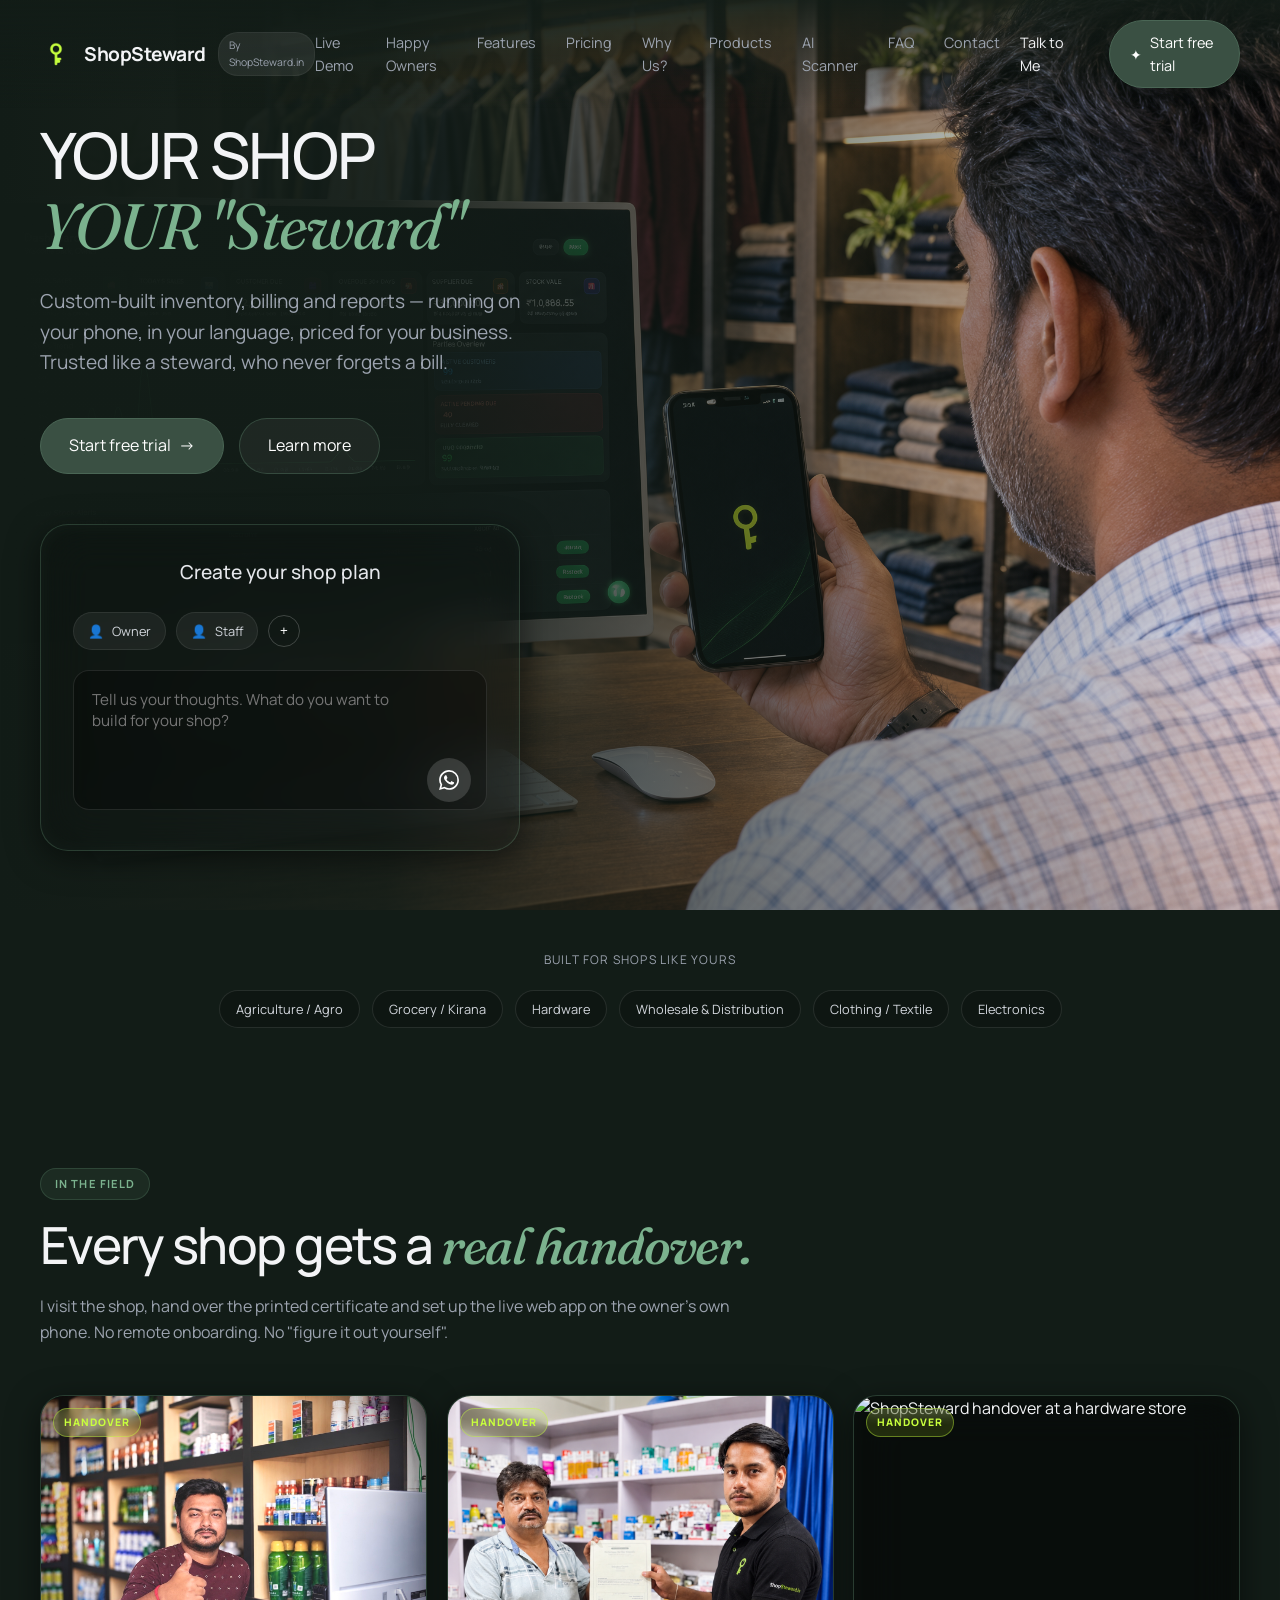
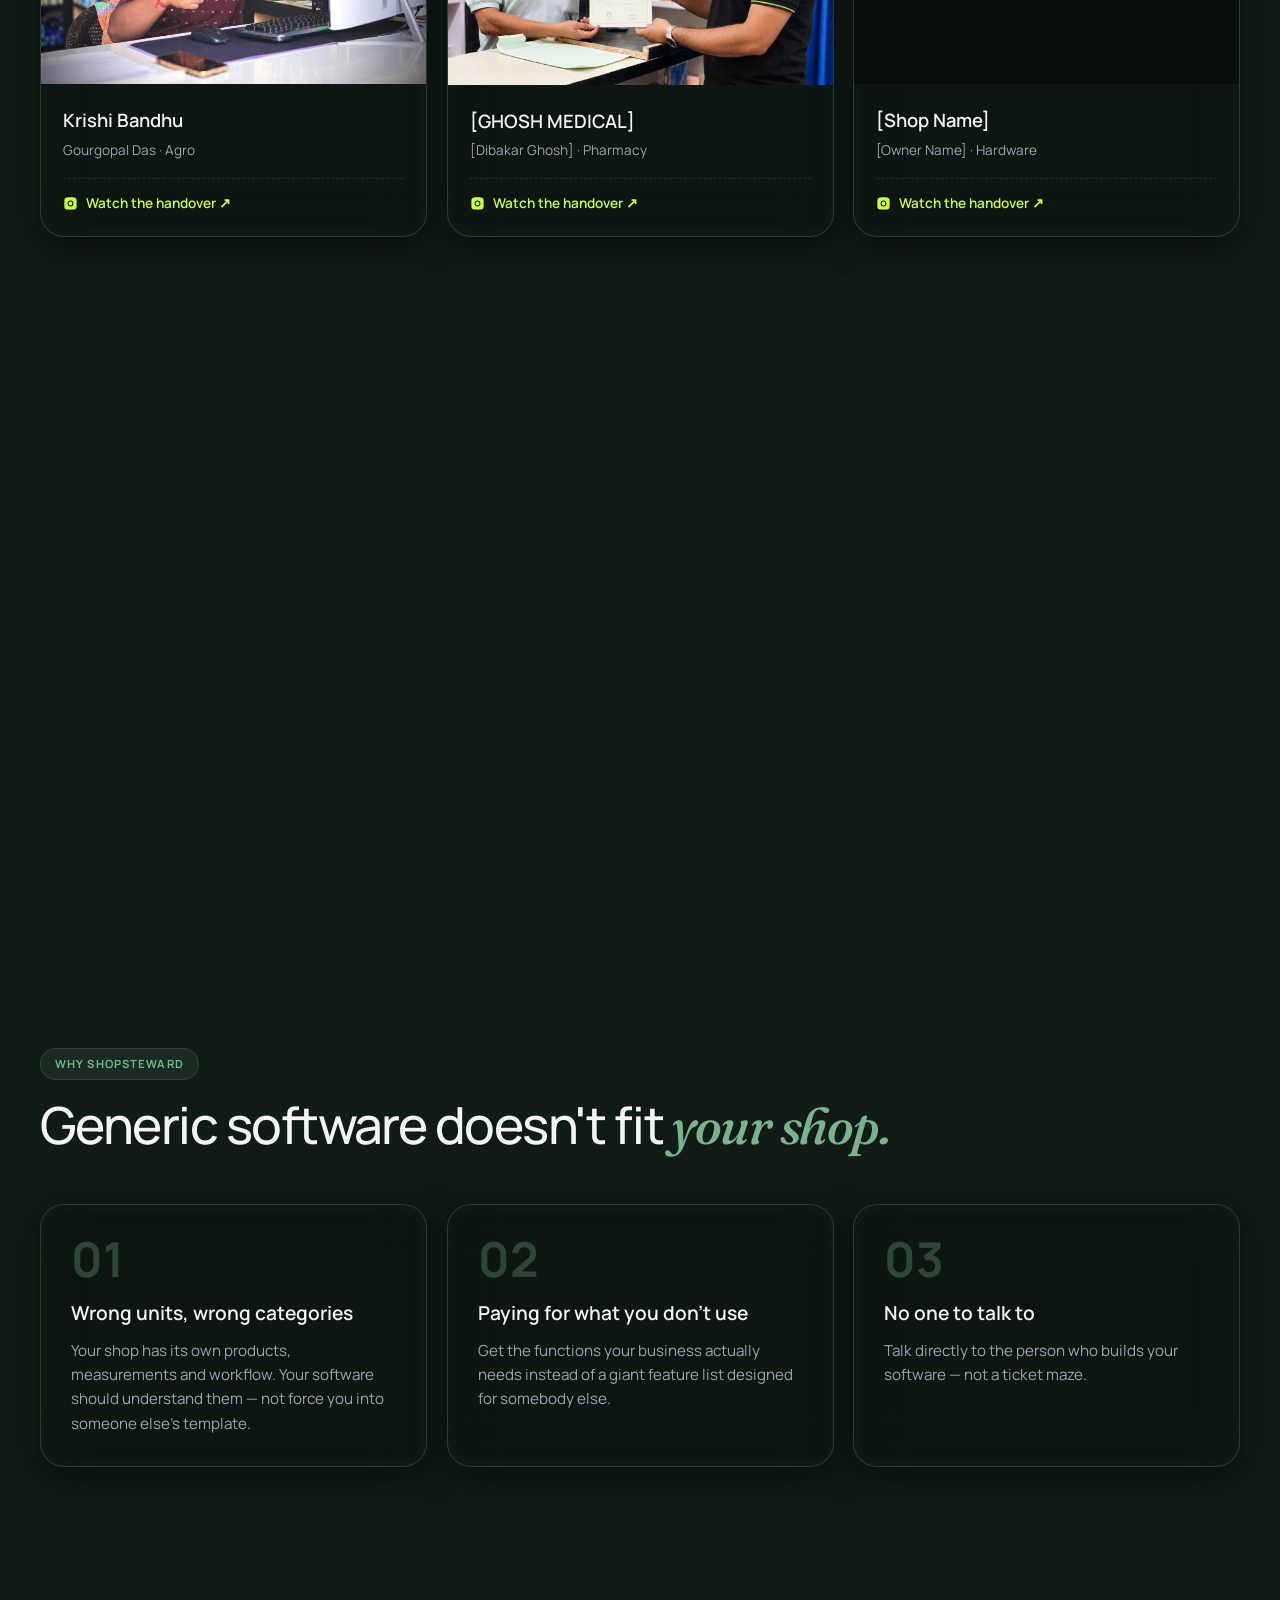
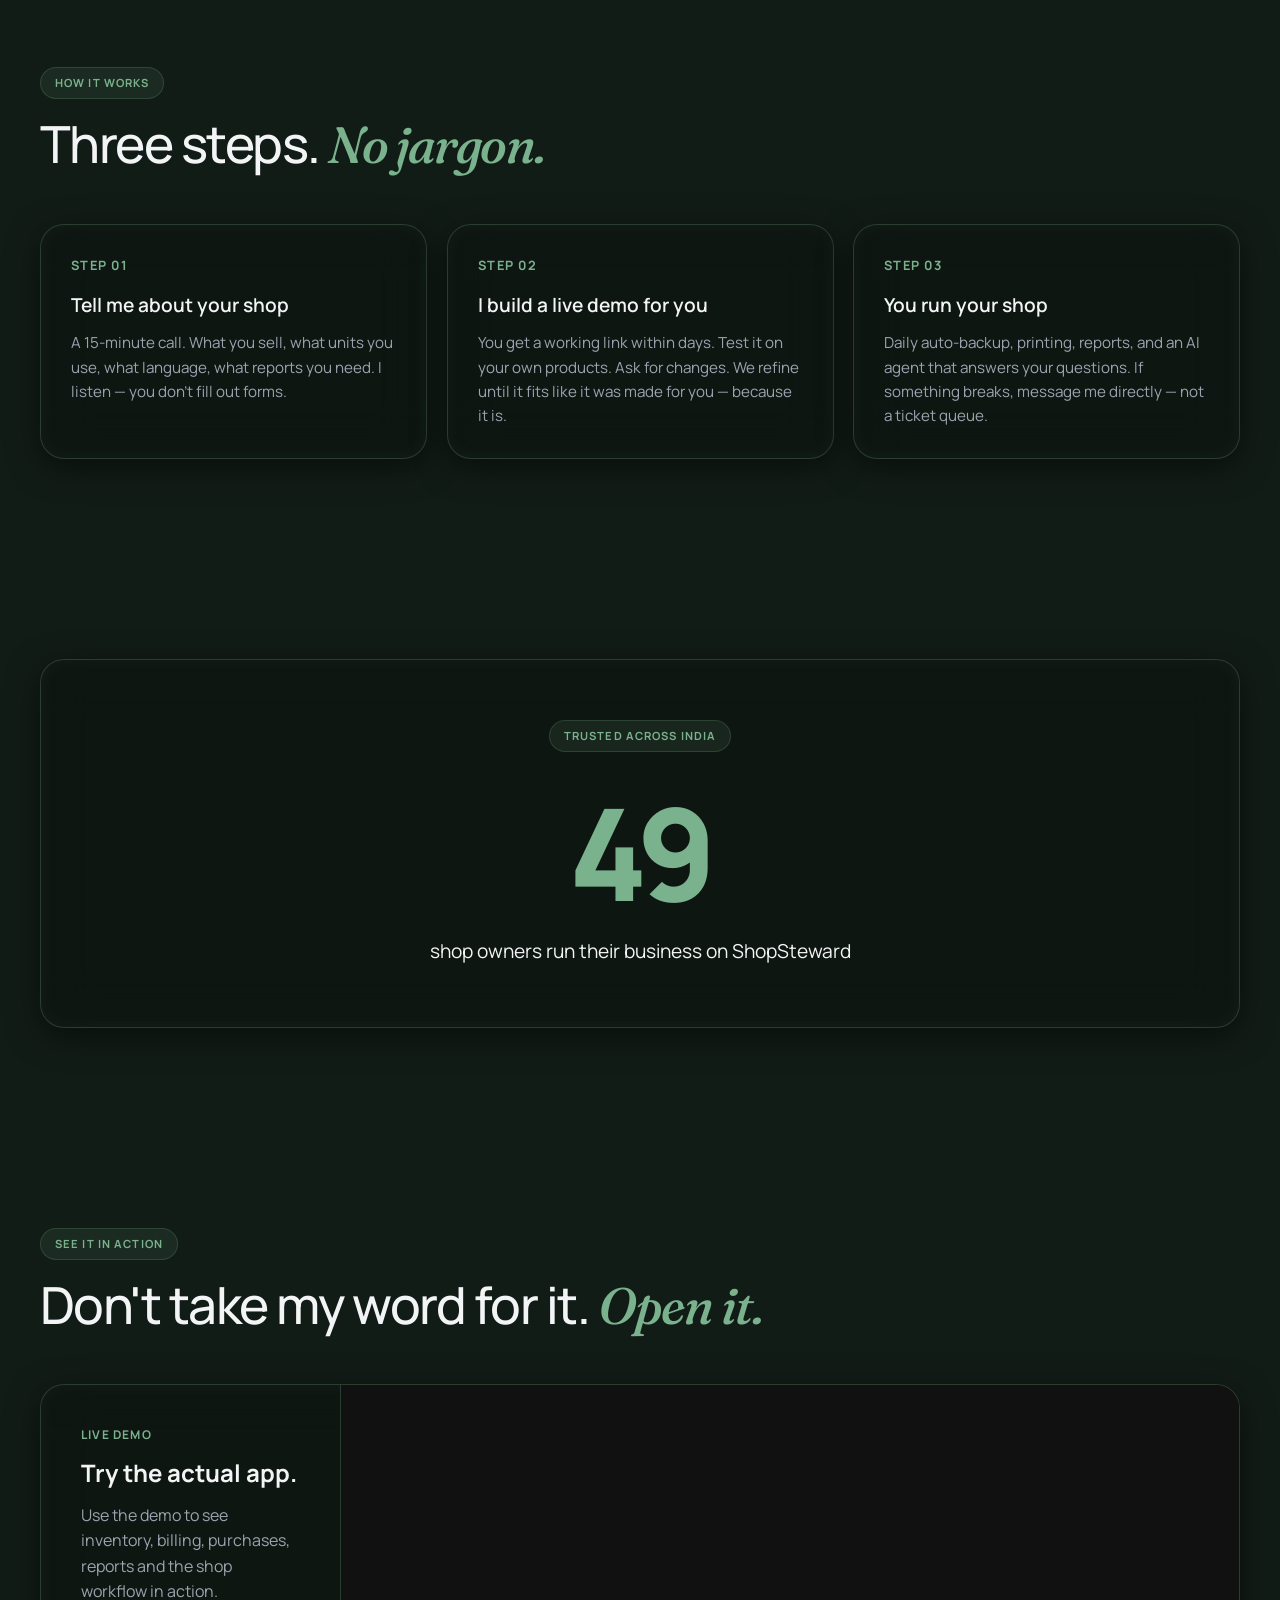
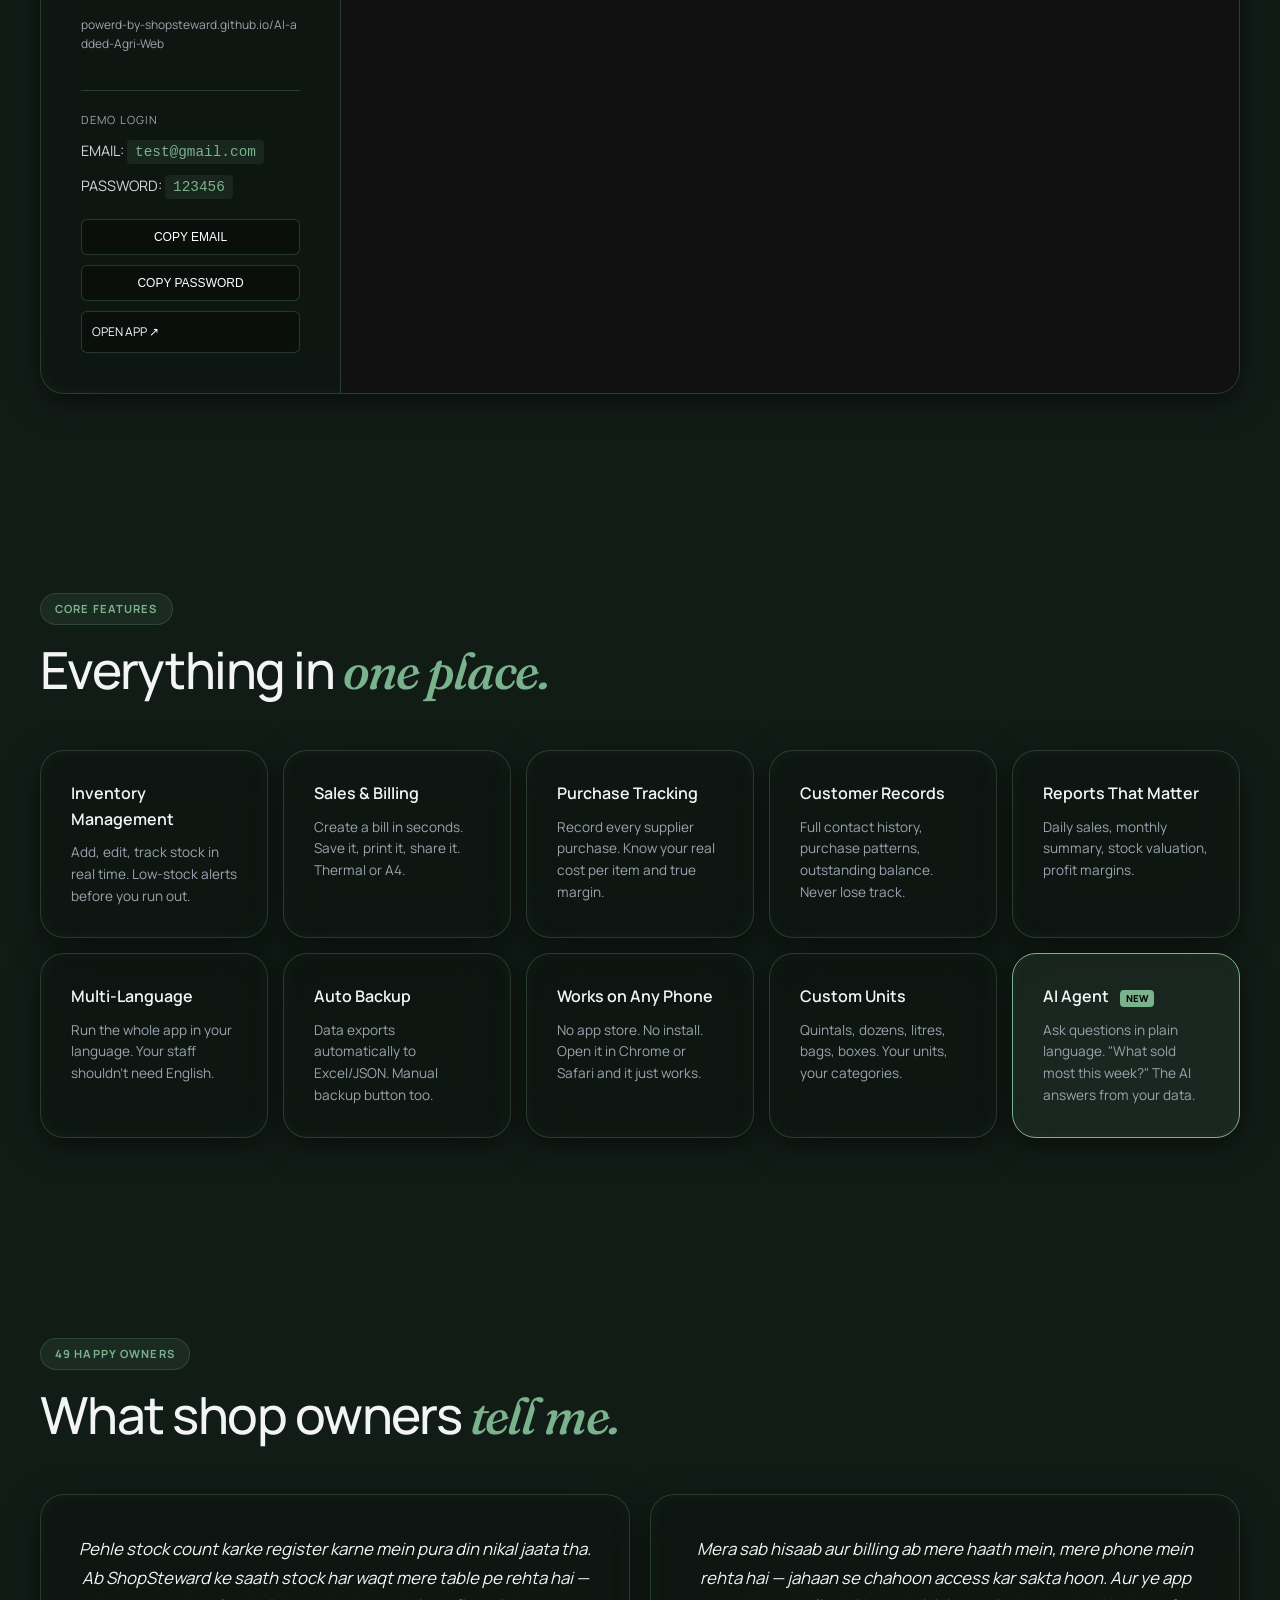
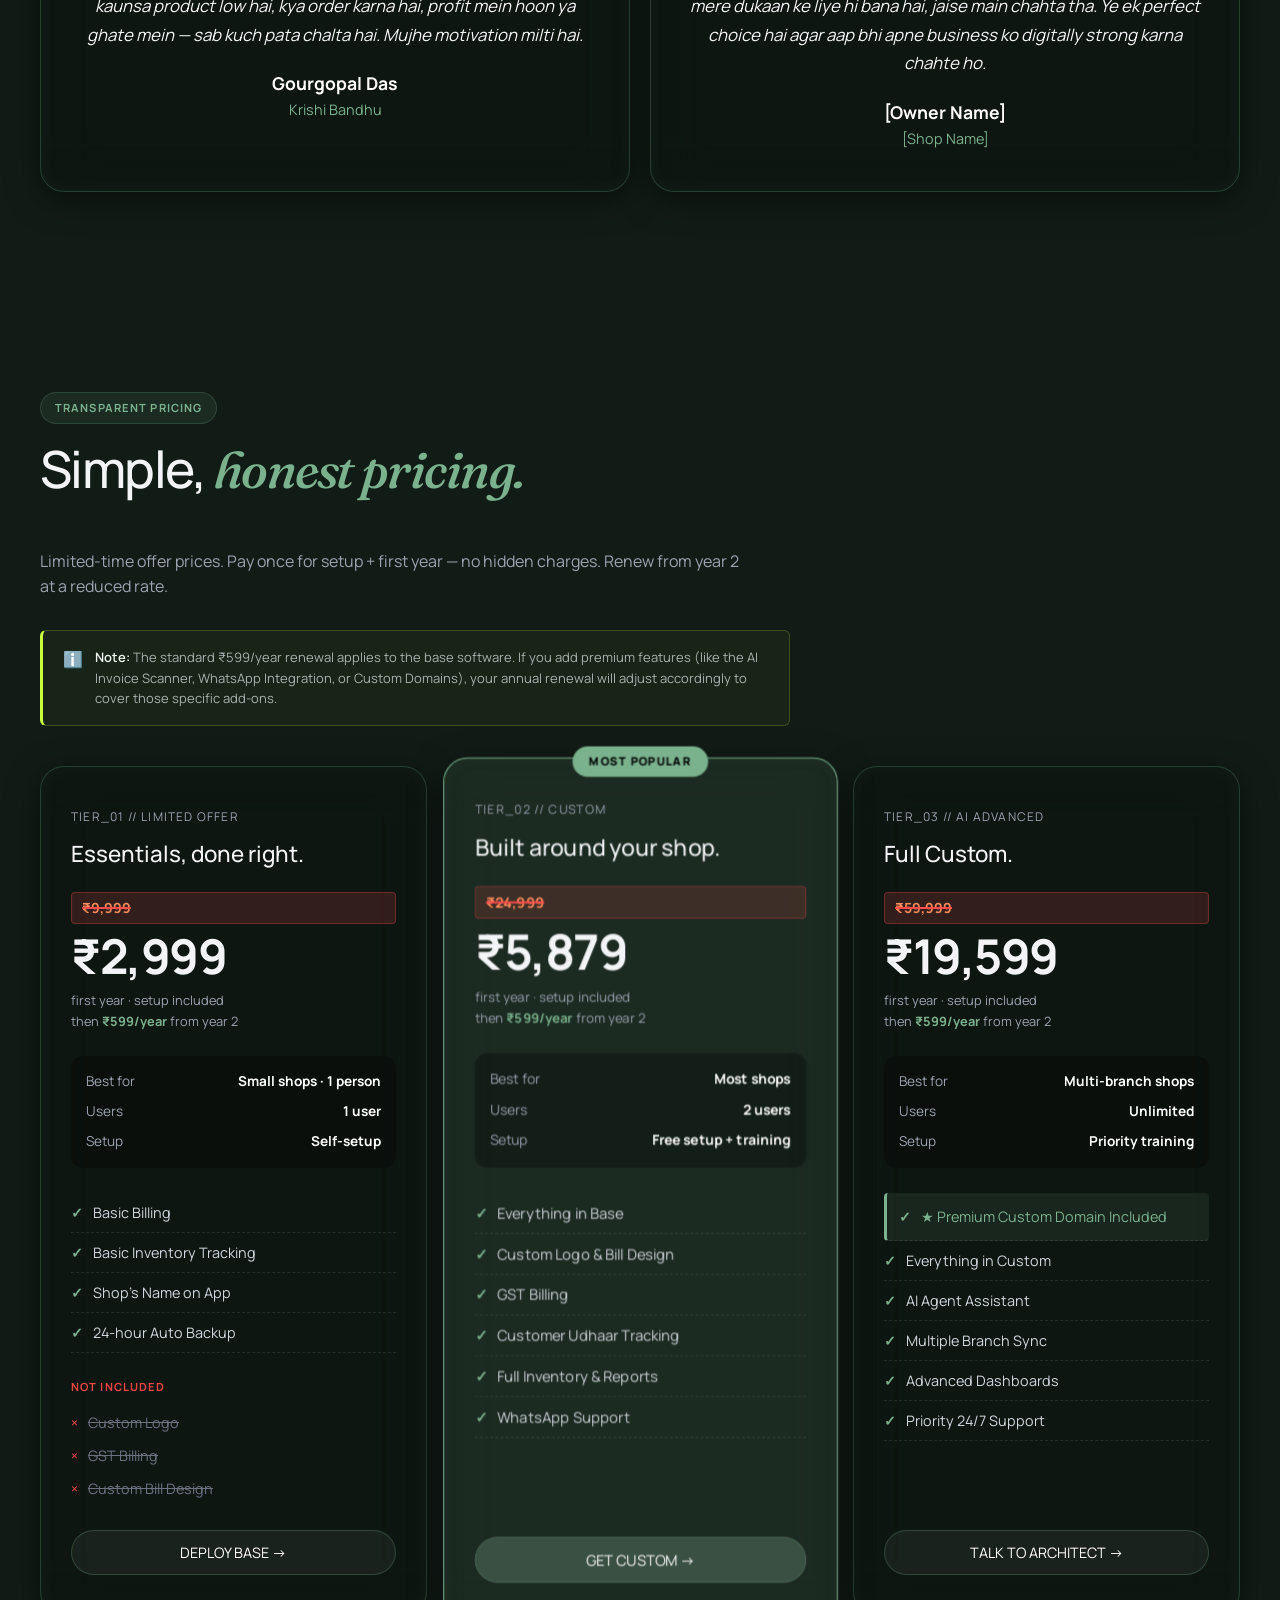
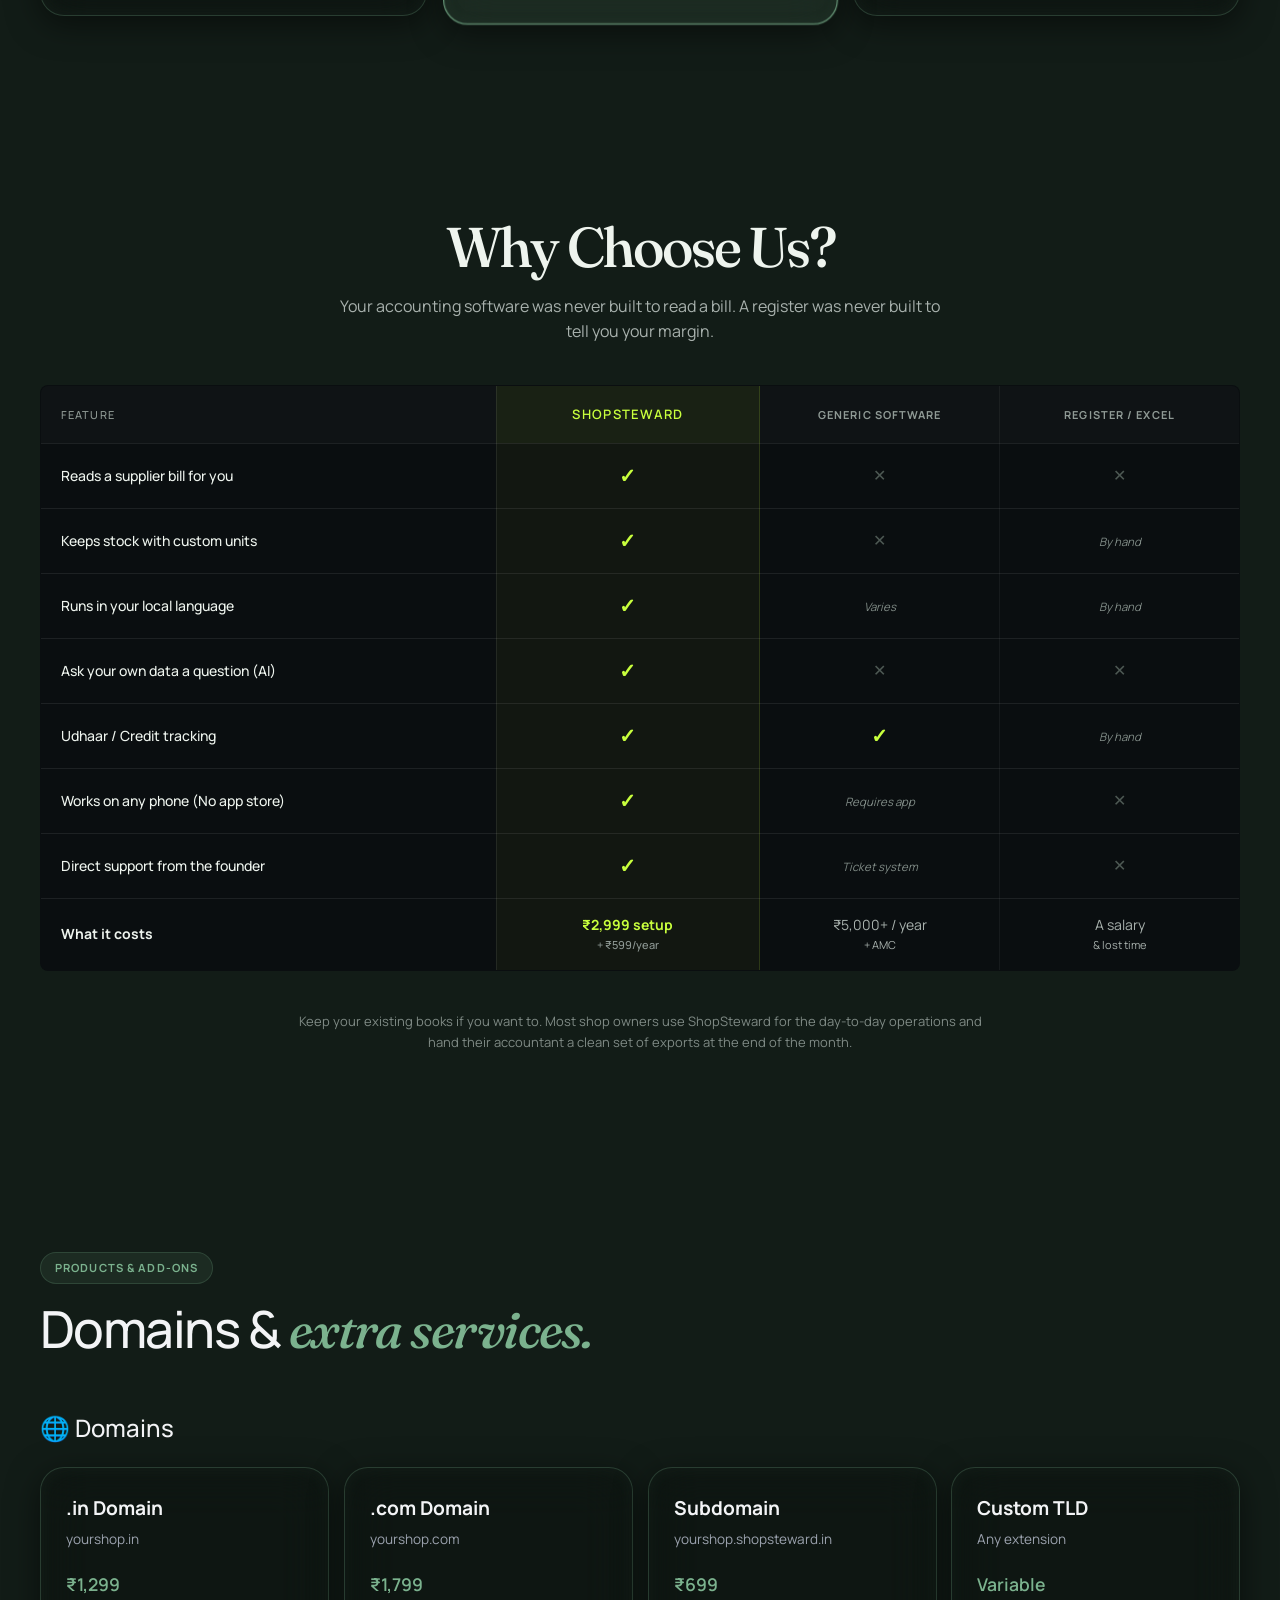
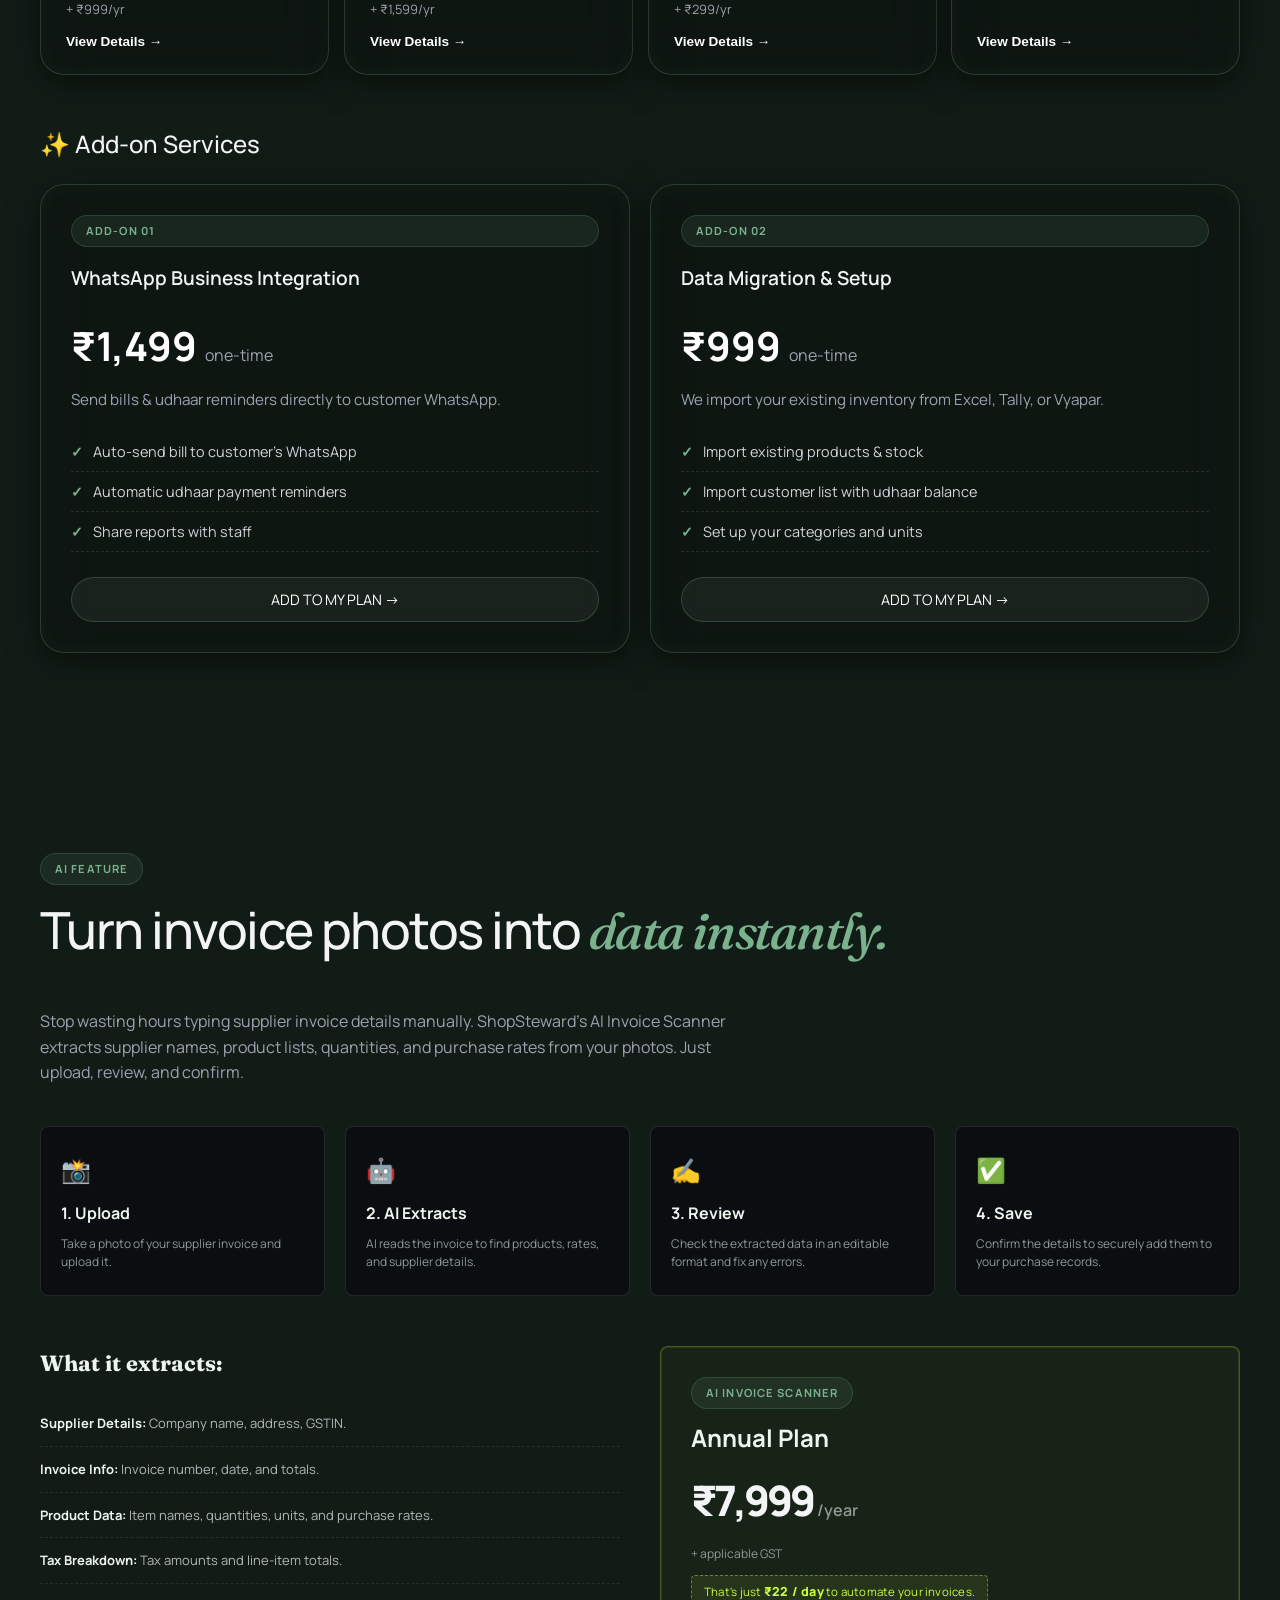
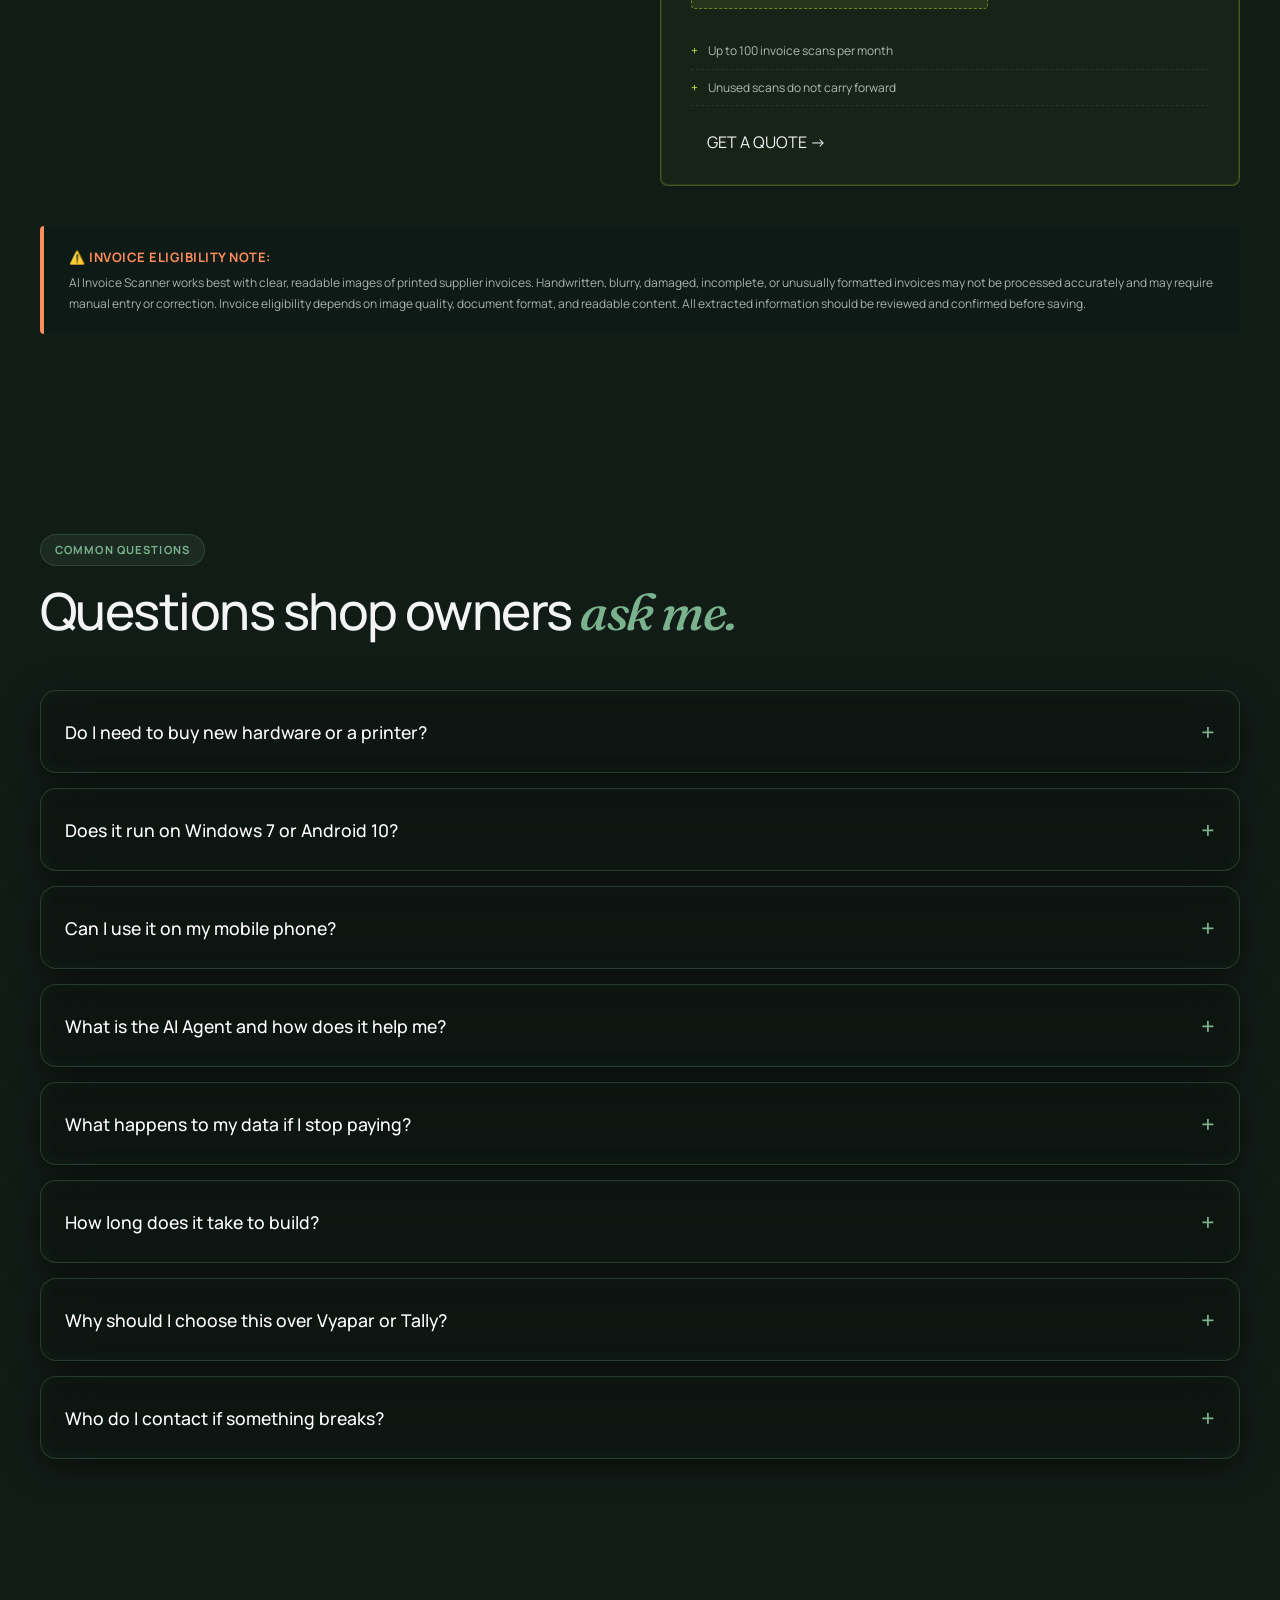
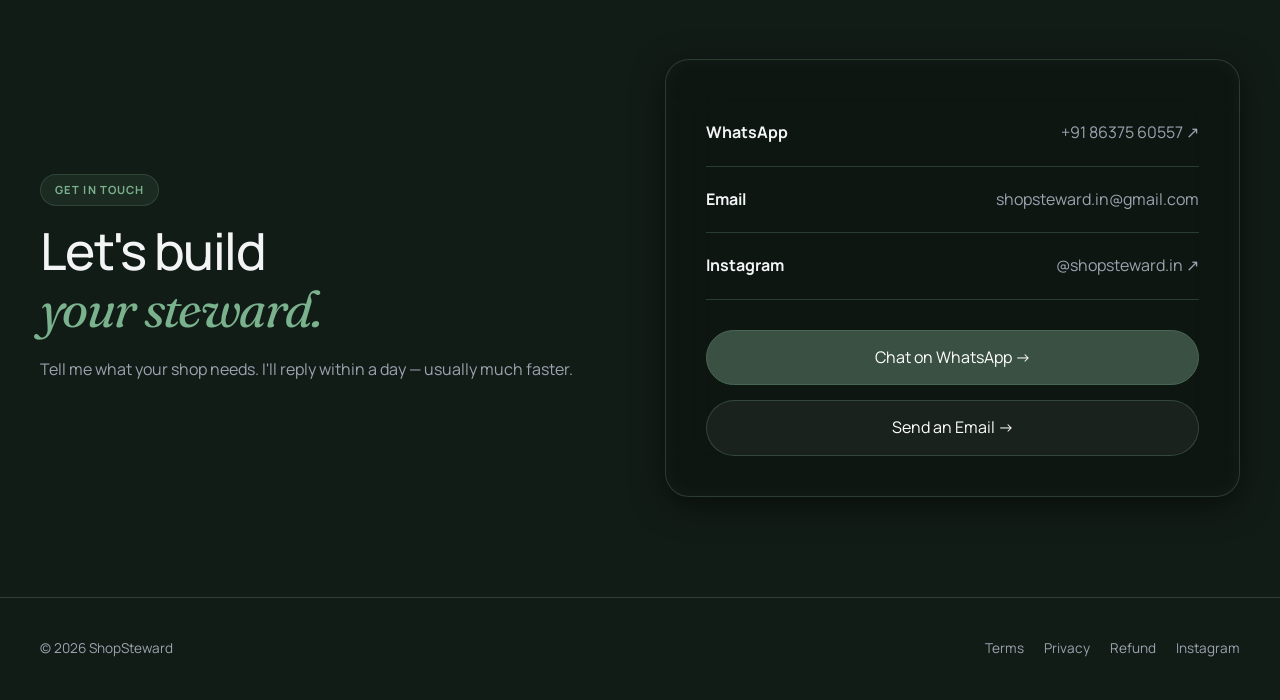
==== index.html @ 3ac60193 "Update index.html" ====
<!DOCTYPE html>
<html lang="en">
<head>
    <meta charset="UTF-8">
    <meta name="viewport" content="width=device-width, initial-scale=1.0">
    <title>ShopSteward — The Trusted Software That Runs Your Shop</title>

        <meta name="description" content="Custom-built inventory, billing and reports for Indian shops. Runs in your browser, in your language. Base setup ₹2,999.">
    <meta property="og:title" content="ShopSteward — The Trusted Software That Runs Your Shop">
    <meta property="og:description" content="Custom-built inventory, billing and reports for Indian shops. ₹2,999 setup + ₹599/year.">
    <meta property="og:type" content="website">
    <meta property="og:url" content="https://shopsteward.in/">
    <meta name="theme-color" content="#121c17">
    
    <link rel="preconnect" href="https://fonts.googleapis.com">
    <link rel="preconnect" href="https://fonts.gstatic.com" crossorigin>
    <link href="https://fonts.googleapis.com/css2?family=Fraunces:ital,opsz,wght@0,9..144,100..900;1,9..144,100..900&family=Manrope:wght@300..800&display=swap" rel="stylesheet">
    
    <link rel="stylesheet" href="style.css">
</head>
<body>

    <!-- NAVBAR -->
    <header class="navbar">
        <a href="#top" class="logo-area">
            <!-- YOUR LOGO WITH AUTOMATIC FALLBACK AND CACHE BUSTER -->
            <img src="images/logo.png?v=2" alt="ShopSteward Logo" class="logo-img" 
                                  onerror="this.style.display='none'; document.getElementById('fallbackLogo').style.display='block';">
            <svg id="fallbackLogo" style="display:none; height:32px; width:auto; fill:var(--green);" xmlns="http://www.w3.org/2000/svg" viewBox="0 0 64 64">
                <path d="M32 8C20 8 12 17 12 28C12 35 16 41 22 44V56C22 57.5 23 58 24 58C25 58 26 57.5 26 56V48H32C33.5 48 34 47 34 46C34 45 33.5 44 32 44H26V40H32C33.5 40 34 39 34 38C34 37 33.5 36 32 36H26V44C26 46 24 46 22 46C20 46 18 44 18 42C18 36 26 32 32 32C43 32 52 23 52 12C52 10 51 8 50 8H32Z"/>
            </svg>
            <span class="brand-name">ShopSteward</span>
            <span class="badge">By ShopSteward.in</span>
        </a>
        
        <nav class="nav-links" id="navLinks">
            <a href="#demo">Live Demo</a>
            <a href="#showcase">Happy Owners</a>
            <a href="#features">Features</a>
            <a href="#pricing">Pricing</a>
            <a href="#why-not-carry-on">Why Us?</a>
            <a href="#products">Products</a>
            <a href="#invoice-scanner">AI Scanner</a>
            <a href="#faq">FAQ</a>
            <a href="#contact">Contact</a>
        </nav>

        <div class="nav-actions">
            <a href="#contact" class="btn-ghost">Talk to Me</a>
            <a href="#pricing" class="btn-primary">
                <span class="star">✦</span> Start free trial
            </a>
        </div>
                <button class="menu-btn" aria-label="Toggle navigation" aria-expanded="false" onclick="const n=document.getElementById('navLinks'); n.classList.toggle('show'); this.setAttribute('aria-expanded', n.classList.contains('show'));">☰</button>
    </header>

    <main id="top">
        <!-- HERO -->
        <section class="hero">
            <div class="hero-bg">
                <!-- YOUR HERO IMAGE WITH AUTOMATIC FALLBACK AND CACHE BUSTER -->
                <img src="images/shop-owner.png?v=2" alt="Shop Owner" 
                                          onerror="this.onerror=null; this.src='https://images.unsplash.com/photo-1556742049-0cfed4f6a45d?q=80&w=2000&auto=format&fit=crop'">
                <div class="hero-overlay"></div>
            </div>

            <div class="hero-content">
                <div class="hero-text">
                    <h1>YOUR SHOP<br>
                        <span class="serif-text">YOUR "Steward" </span>
                    </h1>
                    <p class="lead">Custom-built inventory, billing and reports — running on your phone, in your language, priced for your business. Trusted like a steward, who never forgets a bill.</p>
                    
                    <div class="hero-actions">
                        <a href="#pricing" class="btn-primary large">Start free trial <span>→</span></a>
                        <a href="#how-it-works" class="btn-secondary large">Learn more</a>
                    </div>
                </div>

                <!-- HERO GLASS CARD -->
               <div class="hero-card glass spotlight-card reveal">
    <h3>Create your shop plan</h3>
    
    <div class="card-tags">
        <span class="tag"><span class="user-icon">👤</span> Owner</span>
        <span class="tag"><span class="user-icon">👤</span> Staff</span>
        <button class="add-btn">+</button>
    </div>

    <div class="card-input-area">
        <!-- Updated Placeholder -->
        <textarea id="aiPrompt" placeholder="Tell us your thoughts. What do you want to build for your shop?"></textarea>
        
        <!-- Updated Button with WhatsApp Icon -->
        <button class="submit-circle" id="whatsappBtn" aria-label="Send via WhatsApp">
            <svg viewBox="0 0 24 24" width="24" height="24" fill="currentColor">
                <path d="M17.472 14.382c-.297-.149-1.758-.867-2.03-.967-.273-.099-.471-.148-.67.15-.197.297-.767.966-.94 1.164-.173.199-.347.223-.644.075-.297-.15-1.255-.463-2.39-1.475-.883-.788-1.48-1.761-1.653-2.059-.173-.297-.018-.458.13-.606.134-.133.298-.347.446-.52.149-.174.198-.298.298-.497.099-.198.05-.371-.025-.52-.075-.149-.669-1.612-.916-2.207-.242-.579-.487-.5-.669-.51-.173-.008-.371-.01-.57-.01-.198 0-.52.074-.792.372-.272.297-1.04 1.016-1.04 2.479 0 1.462 1.065 2.875 1.213 3.074.149.198 2.096 3.2 5.077 4.487.709.306 1.262.489 1.694.625.712.227 1.36.195 1.871.118.571-.085 1.758-.719 2.006-1.413.248-.694.248-1.289.173-1.413-.074-.124-.272-.198-.57-.347m-5.421 7.403h-.004a9.87 9.87 0 0 1-5.031-1.378l-.361-.214-3.741.982.998-3.648-.235-.374a9.86 9.86 0 0 1-1.51-5.26c.001-5.45 4.436-9.884 9.888-9.884 2.64 0 5.122 1.03 6.988 2.898a9.825 9.825 0 0 1 2.893 6.994c-.003 5.45-4.437 9.884-9.885 9.884m8.413-18.297A11.815 11.815 0 0 0 12.05 0C5.495 0 .16 5.335.157 11.892c0 2.096.547 4.142 1.588 5.945L.057 24l6.305-1.654a11.882 11.882 0 0 0 5.683 1.448h.005c6.554 0 11.89-5.335 11.893-11.893a11.821 11.821 0 0 0-3.48-8.413z"/>
            </svg>
        </button>
    </div>
</div>
            </div>
        </section>

        <!-- NICHE STRIP -->
        <div class="niche-strip reveal">
            <div class="niche-label">BUILT FOR SHOPS LIKE YOURS</div>
            <div class="niche-row">
                <span class="niche-chip">Agriculture / Agro</span>
                <span class="niche-chip">Grocery / Kirana</span>
                <span class="niche-chip">Hardware</span>
                <span class="niche-chip">Wholesale & Distribution</span>
                <span class="niche-chip">Clothing / Textile</span>
                <span class="niche-chip">Electronics</span>
            </div>
        </div>

        <!-- SHOWCASE / HANDOVER MOMENTS -->
        <section class="section" id="showcase">
            <div class="section-head reveal">
                <div class="section-no">In The Field</div>
                <h2>Every shop gets a <em>real handover.</em></h2>
                <p class="copy mt-20">I visit the shop, hand over the printed certificate and set up the live web app on the owner's own phone. No remote onboarding. No "figure it out yourself".</p>
            </div>

            <div class="showcase-grid">

                <!-- CARD 1 -->
                <article class="glass showcase-card spotlight-card reveal">
                    <div class="showcase-media">
                        <img src="images/handover-1.png" alt="ShopSteward handover at Krishi Bandhu" loading="lazy"
                             onerror="this.onerror=null; this.src='https://images.unsplash.com/photo-1542838132-92c53300491e?q=80&w=1200&auto=format&fit=crop'">
                        <span class="showcase-badge">HANDOVER</span>
                    </div>
                    <div class="showcase-body">
                        <h3>Krishi Bandhu</h3>
                        <p class="showcase-meta">Gourgopal Das · Agro</p>
                        <a class="showcase-ig" href="https://www.instagram.com/reel/Ddl5_fmyQ2F/?utm_source=ig_web_copy_link&xtok=MWQ1ZGUxMzBkMA==&srtk=MWQ1ZGUxMzBkMA==" target="_blank" rel="noopener">
                            <svg viewBox="0 0 24 24" width="15" height="15" fill="currentColor" aria-hidden="true"><path d="M12 2.16c3.2 0 3.58.01 4.85.07 1.17.05 1.8.25 2.23.41.56.22.96.48 1.38.9.42.42.68.82.9 1.38.16.42.36 1.06.41 2.23.06 1.27.07 1.65.07 4.85s-.01 3.58-.07 4.85c-.05 1.17-.25 1.8-.41 2.23-.22.56-.48.96-.9 1.38-.42.42-.82.68-1.38.9-.42.16-1.06.36-2.23.41-1.27.06-1.65.07-4.85.07s-3.58-.01-4.85-.07c-1.17-.05-1.8-.25-2.23-.41a3.8 3.8 0 0 1-1.38-.9 3.8 3.8 0 0 1-.9-1.38c-.16-.42-.36-1.06-.41-2.23C2.17 15.58 2.16 15.2 2.16 12s.01-3.58.07-4.85c.05-1.17.25-1.8.41-2.23.22-.56.48-.96.9-1.38.42-.42.82-.68 1.38-.9.42-.16 1.06-.36 2.23-.41C8.42 2.17 8.8 2.16 12 2.16Zm0 5.18a4.66 4.66 0 1 0 0 9.32 4.66 4.66 0 0 0 0-9.32Zm0 7.69a3.03 3.03 0 1 1 0-6.06 3.03 3.03 0 0 1 0 6.06Zm5.93-7.87a1.09 1.09 0 1 1-2.18 0 1.09 1.09 0 0 1 2.18 0Z"/></svg>
                            Watch the handover ↗
                        </a>
                    </div>
                </article>

                <!-- CARD 2 -->
                <article class="glass showcase-card spotlight-card reveal">
                    <div class="showcase-media">
                        <img src="images/handover-2.png" alt="ShopSteward handover at a kirana store" loading="lazy"
                             onerror="this.onerror=null; this.src='https://images.unsplash.com/photo-1604719312566-8912e9227c6a?q=80&w=1200&auto=format&fit=crop'">
                        <span class="showcase-badge">HANDOVER</span>
                    </div>
                    <div class="showcase-body">
                        <h3>[GHOSH MEDICAL]</h3>
                        <p class="showcase-meta">[Dibakar Ghosh] · Pharmacy</p>
                        <a class="showcase-ig" href="https://www.instagram.com/reel/De0ZPMOSRbR/?utm_source=ig_web_copy_link&dlrf=MWQ1ZGUxMzBkMA==&srtk=MWQ1ZGUxMzBkMA==" target="_blank" rel="noopener">
                            <svg viewBox="0 0 24 24" width="15" height="15" fill="currentColor" aria-hidden="true"><path d="M12 2.16c3.2 0 3.58.01 4.85.07 1.17.05 1.8.25 2.23.41.56.22.96.48 1.38.9.42.42.68.82.9 1.38.16.42.36 1.06.41 2.23.06 1.27.07 1.65.07 4.85s-.01 3.58-.07 4.85c-.05 1.17-.25 1.8-.41 2.23-.22.56-.48.96-.9 1.38-.42.42-.82.68-1.38.9-.42.16-1.06.36-2.23.41-1.27.06-1.65.07-4.85.07s-3.58-.01-4.85-.07c-1.17-.05-1.8-.25-2.23-.41a3.8 3.8 0 0 1-1.38-.9 3.8 3.8 0 0 1-.9-1.38c-.16-.42-.36-1.06-.41-2.23C2.17 15.58 2.16 15.2 2.16 12s.01-3.58.07-4.85c.05-1.17.25-1.8.41-2.23.22-.56.48-.96.9-1.38.42-.42.82-.68 1.38-.9.42-.16 1.06-.36 2.23-.41C8.42 2.17 8.8 2.16 12 2.16Zm0 5.18a4.66 4.66 0 1 0 0 9.32 4.66 4.66 0 0 0 0-9.32Zm0 7.69a3.03 3.03 0 1 1 0-6.06 3.03 3.03 0 0 1 0 6.06Zm5.93-7.87a1.09 1.09 0 1 1-2.18 0 1.09 1.09 0 0 1 2.18 0Z"/></svg>
                            Watch the handover ↗
                        </a>
                    </div>
                </article>

                <!-- CARD 3 -->
                <article class="glass showcase-card spotlight-card reveal">
                    <div class="showcase-media">
                        <img src="images/handover-3.png" alt="ShopSteward handover at a hardware store" loading="lazy"
                             onerror="this.onerror=null; this.src='https://images.unsplash.com/photo-1567449303078-57ad995bd17a?q=80&w=1200&auto=format&fit=crop'">
                        <span class="showcase-badge">HANDOVER</span>
                    </div>
                    <div class="showcase-body">
                        <h3>[Shop Name]</h3>
                        <p class="showcase-meta">[Owner Name] · Hardware</p>
                        <a class="showcase-ig" href="https://www.instagram.com/reel/De0ZPMOSRbR/?utm_source=ig_web_copy_link&dlrf=MWQ1ZGUxMzBkMA==&srtk=MWQ1ZGUxMzBkMA==" target="_blank" rel="noopener">
                            <svg viewBox="0 0 24 24" width="15" height="15" fill="currentColor" aria-hidden="true"><path d="M12 2.16c3.2 0 3.58.01 4.85.07 1.17.05 1.8.25 2.23.41.56.22.96.48 1.38.9.42.42.68.82.9 1.38.16.42.36 1.06.41 2.23.06 1.27.07 1.65.07 4.85s-.01 3.58-.07 4.85c-.05 1.17-.25 1.8-.41 2.23-.22.56-.48.96-.9 1.38-.42.42-.82.68-1.38.9-.42.16-1.06.36-2.23.41-1.27.06-1.65.07-4.85.07s-3.58-.01-4.85-.07c-1.17-.05-1.8-.25-2.23-.41a3.8 3.8 0 0 1-1.38-.9 3.8 3.8 0 0 1-.9-1.38c-.16-.42-.36-1.06-.41-2.23C2.17 15.58 2.16 15.2 2.16 12s.01-3.58.07-4.85c.05-1.17.25-1.8.41-2.23.22-.56.48-.96.9-1.38.42-.42.82-.68 1.38-.9.42-.16 1.06-.36 2.23-.41C8.42 2.17 8.8 2.16 12 2.16Zm0 5.18a4.66 4.66 0 1 0 0 9.32 4.66 4.66 0 0 0 0-9.32Zm0 7.69a3.03 3.03 0 1 1 0-6.06 3.03 3.03 0 0 1 0 6.06Zm5.93-7.87a1.09 1.09 0 1 1-2.18 0 1.09 1.09 0 0 1 2.18 0Z"/></svg>
                            Watch the handover ↗
                        </a>
                    </div>
                </article>

            </div>
        </section>

        
        <!-- WHY STEWARD -->
        <section class="section">
            <div class="steward-block glass spotlight-card reveal">
                <div class="section-no">WHY "STEWARD"</div>
                <p class="steward-lead">
                    A <b>steward</b> is the person a shop owner trusts to run everything when he isn't looking. He keeps the books. Tracks the stock. Remembers who owes what. Never sleeps, never forgets, never steals. <em>He doesn't own the shop — he makes sure it runs.</em><br><br>
                    That's exactly what this software is.
                </p>
            </div>
        </section>

        <!-- WHY -->
        <section class="section">
            <div class="section-head reveal">
                <div class="section-no">Why ShopSteward</div>
                <h2>Generic software doesn't fit <em>your shop.</em></h2>
            </div>
            <div class="grid-3">
                <article class="glass card spotlight-card reveal">
                    <div class="bigno">01</div>
                    <h3>Wrong units, wrong categories</h3>
                    <p>Your shop has its own products, measurements and workflow. Your software should understand them — not force you into someone else's template.</p>
                </article>
                <article class="glass card spotlight-card reveal">
                    <div class="bigno">02</div>
                    <h3>Paying for what you don't use</h3>
                    <p>Get the functions your business actually needs instead of a giant feature list designed for somebody else.</p>
                </article>
                <article class="glass card spotlight-card reveal">
                    <div class="bigno">03</div>
                    <h3>No one to talk to</h3>
                    <p>Talk directly to the person who builds your software — not a ticket maze.</p>
                </article>
            </div>
        </section>

        <!-- PROCESS -->
        <section class="section" id="how-it-works">
            <div class="section-head reveal">
                <div class="section-no">How It Works</div>
                <h2>Three steps. <em>No jargon.</em></h2>
            </div>
            <div class="grid-3">
                <div class="glass card spotlight-card reveal">
                    <div class="num">STEP 01</div>
                    <h3>Tell me about your shop</h3>
                    <p>A 15-minute call. What you sell, what units you use, what language, what reports you need. I listen — you don't fill out forms.</p>
                </div>
                <div class="glass card spotlight-card reveal">
                    <div class="num">STEP 02</div>
                    <h3>I build a live demo for you</h3>
                    <p>You get a working link within days. Test it on your own products. Ask for changes. We refine until it fits like it was made for you — because it is.</p>
                </div>
                <div class="glass card spotlight-card reveal">
                    <div class="num">STEP 03</div>
                    <h3>You run your shop</h3>
                    <p>Daily auto-backup, printing, reports, and an AI agent that answers your questions. If something breaks, message me directly — not a ticket queue.</p>
                </div>
            </div>
        </section>

        <!-- TRUSTED ACROSS INDIA -->
        <section class="section text-center">
            <div class="glass trusted-block spotlight-card reveal">
                <div class="section-no">TRUSTED ACROSS INDIA</div>
                <div class="trusted-num">
                    <span class="spin-target" data-target="49">49</span>
                </div>
                <div class="trusted-tag">shop owners run their business on ShopSteward</div>
            </div>
        </section>

        <!-- LIVE DEMO -->
        <section class="section" id="demo">
            <div class="section-head reveal">
                <div class="section-no">See It In Action</div>
                <h2>Don't take my word for it. <em>Open it.</em></h2>
            </div>
            <div class="demo-wrap glass spotlight-card reveal">
                <aside class="demo-info">
                    <div>
                        <div class="eyebrow">LIVE DEMO</div>
                        <h3>Try the actual app.</h3>
                        <p class="copy">Use the demo to see inventory, billing, purchases, reports and the shop workflow in action.</p>
                        <span class="demo-url">powerd-by-shopsteward.github.io/AI-added-Agri-Web</span>
                    </div>
                    <div class="credentials">
                        <small>DEMO LOGIN</small>
                        <div class="cred">EMAIL: <code id="demoEmail">test@gmail.com</code></div>
                        <div class="cred">PASSWORD: <code id="demoPassword">123456</code></div>
                        <div class="demo-actions">
                            <button class="mini" onclick="copyText('demoEmail', this)">COPY EMAIL</button>
                            <button class="mini" onclick="copyText('demoPassword', this)">COPY PASSWORD</button>
                            <a class="mini btn-primary" href="https://powerd-by-shopsteward.github.io/AI-added-Agri-Web/" target="_blank" rel="noopener">OPEN APP ↗</a>
                        </div>
                    </div>
                </aside>
                <div class="demo-screen">
                    <iframe loading="lazy" src="https://powerd-by-shopsteward.github.io/AI-added-Agri-Web/" title="Live demo"></iframe>
                </div>
            </div>
        </section>

        <!-- FEATURES -->
        <section class="section" id="features">
            <div class="section-head reveal">
                <div class="section-no">Core Features</div>
                <h2>Everything in <em>one place.</em></h2>
            </div>
            <div class="features-grid">
                <div class="glass card spotlight-card reveal"><h3>Inventory Management</h3><p>Add, edit, track stock in real time. Low-stock alerts before you run out.</p></div>
                <div class="glass card spotlight-card reveal"><h3>Sales & Billing</h3><p>Create a bill in seconds. Save it, print it, share it. Thermal or A4.</p></div>
                <div class="glass card spotlight-card reveal"><h3>Purchase Tracking</h3><p>Record every supplier purchase. Know your real cost per item and true margin.</p></div>
                <div class="glass card spotlight-card reveal"><h3>Customer Records</h3><p>Full contact history, purchase patterns, outstanding balance. Never lose track.</p></div>
                <div class="glass card spotlight-card reveal"><h3>Reports That Matter</h3><p>Daily sales, monthly summary, stock valuation, profit margins.</p></div>
                <div class="glass card spotlight-card reveal"><h3>Multi-Language</h3><p>Run the whole app in your language. Your staff shouldn't need English.</p></div>
                <div class="glass card spotlight-card reveal"><h3>Auto Backup</h3><p>Data exports automatically to Excel/JSON. Manual backup button too.</p></div>
                <div class="glass card spotlight-card reveal"><h3>Works on Any Phone</h3><p>No app store. No install. Open it in Chrome or Safari and it just works.</p></div>
                <div class="glass card spotlight-card reveal"><h3>Custom Units</h3><p>Quintals, dozens, litres, bags, boxes. Your units, your categories.</p></div>
                <div class="glass card spotlight-card reveal highlight-card"><h3>AI Agent <span class="tag-new">NEW</span></h3><p>Ask questions in plain language. "What sold most this week?" The AI answers from your data.</p></div>
            </div>
        </section>

               <!-- TESTIMONIALS -->
        <section class="section">
            <div class="section-head reveal">
                <div class="section-no">49 Happy Owners</div>
                <h2>What shop owners <em>tell me.</em></h2>
            </div>

            <div class="testimonial-grid">

                <div class="glass testimonial-card spotlight-card reveal">
                    <p class="testi-quote">Pehle stock count karke register karne mein pura din nikal jaata tha. Ab ShopSteward ke saath stock har waqt mere table pe rehta hai — kaunsa product low hai, kya order karna hai, profit mein hoon ya ghate mein — sab kuch pata chalta hai. Mujhe motivation milti hai.</p>
                    <div class="testi-author"><b>Gourgopal Das</b><span>Krishi Bandhu</span></div>
                </div>

                                <div class="glass testimonial-card spotlight-card reveal">
                    <p class="testi-quote">Mera sab hisaab aur billing ab mere haath mein, mere phone mein rehta hai — jahaan se chahoon access kar sakta hoon. Aur ye app mere dukaan ke liye hi bana hai, jaise main chahta tha. Ye ek perfect choice hai agar aap bhi apne business ko digitally strong karna chahte ho.</p>
                    <div class="testi-author"><b>[Owner Name]</b><span>[Shop Name]</span></div>
                </div>

            </div>
        </section>

        <!-- PRICING -->
        <section class="section" id="pricing">
            <div class="section-head reveal">
                <div class="section-no">Transparent Pricing</div>
                <h2>Simple, <em>honest pricing.</em></h2>
            </div>
            <p class="copy mb-40 reveal">Limited-time offer prices. Pay once for setup + first year — no hidden charges. Renew from year 2 at a reduced rate.</p>
            <div class="pricing-note reveal">
  <span class="note-icon">ℹ️</span>
  <p><strong>Note:</strong> The standard ₹599/year renewal applies to the base software. If you add premium features (like the AI Invoice Scanner, WhatsApp Integration, or Custom Domains), your annual renewal will adjust accordingly to cover those specific add-ons.</p>
</div>

            <div class="pricing-grid">
                <article class="glass price-card spotlight-card reveal">
                    <div class="price-tier">TIER_01 // LIMITED OFFER</div>
                    <h3>Essentials, done right.</h3>
                    <div class="price-old">₹9,999</div>
                    <div class="amt">₹<span class="spin-target" data-target="2999">2,999</span></div>
                    <div class="sub">first year · setup included<br>then <b>₹599/year</b> from year 2</div>
                    <div class="price-meta">
                        <div><span>Best for</span><b>Small shops · 1 person</b></div>
                        <div><span>Users</span><b>1 user</b></div>
                        <div><span>Setup</span><b>Self-setup</b></div>
                    </div>
                    <ul class="features-list">
                        <li>Basic Billing</li>
                        <li>Basic Inventory Tracking</li>
                        <li>Shop's Name on App</li>
                        <li>24-hour Auto Backup</li>
                    </ul>
                    <div class="not-label">NOT INCLUDED</div>
                    <ul class="not-list">
                        <li class="not">Custom Logo</li>
                        <li class="not">GST Billing</li>
                        <li class="not">Custom Bill Design</li>
                    </ul>
                    <a class="btn-secondary full-width" href="https://wa.me/918637560557?text=Hi%2C%20I%20want%20the%20BASE%20ShopSteward%20plan%20at%20%E2%82%B92%2C999" target="_blank">DEPLOY BASE →</a>
                </article>

                <article class="glass price-card popular spotlight-card reveal">
                    <div class="popular-badge">MOST POPULAR</div>
                    <div class="price-tier">TIER_02 // CUSTOM</div>
                    <h3>Built around your shop.</h3>
                    <div class="price-old">₹24,999</div>
                    <div class="amt">₹<span class="spin-target" data-target="5999">5,999</span></div>
                    <div class="sub">first year · setup included<br>then <b>₹599/year</b> from year 2</div>
                    <div class="price-meta">
                        <div><span>Best for</span><b>Most shops</b></div>
                        <div><span>Users</span><b>2 users</b></div>
                        <div><span>Setup</span><b>Free setup + training</b></div>
                    </div>
                    <ul class="features-list">
                        <li>Everything in Base</li>
                        <li>Custom Logo & Bill Design</li>
                        <li>GST Billing</li>
                        <li>Customer Udhaar Tracking</li>
                        <li>Full Inventory & Reports</li>
                        <li>WhatsApp Support</li>
                    </ul>
                    <a class="btn-primary full-width" href="https://wa.me/918637560557?text=Hi%2C%20I%20want%20the%20CUSTOM%20ShopSteward%20plan%20at%20%E2%82%B95%2C999" target="_blank">GET CUSTOM →</a>
                </article>

                <article class="glass price-card spotlight-card reveal">
                    <div class="price-tier">TIER_03 // AI ADVANCED</div>
                    <h3>Full Custom.</h3>
                    <div class="price-old">₹59,999</div>
                    <div class="amt">₹<span class="spin-target" data-target="19999">19,999</span></div>
                    <div class="sub">first year · setup included<br>then <b>₹599/year</b> from year 2</div>
                    <div class="price-meta">
                        <div><span>Best for</span><b>Multi-branch shops</b></div>
                        <div><span>Users</span><b>Unlimited</b></div>
                        <div><span>Setup</span><b>Priority training</b></div>
                    </div>
                    <ul class="features-list">
                        <li class="highlight-green">★ Premium Custom Domain Included</li>
                        <li>Everything in Custom</li>
                        <li>AI Agent Assistant</li>
                        <li>Multiple Branch Sync</li>
                        <li>Advanced Dashboards</li>
                        <li>Priority 24/7 Support</li>
                    </ul>
                    <a class="btn-secondary full-width" href="https://wa.me/918637560557?text=Hi%2C%20I%20want%20the%20AI%20ADVANCED%20ShopSteward%20plan%20at%20%E2%82%B919%2C999" target="_blank">TALK TO ARCHITECT →</a>
                </article>
            </div>
        </section>


       <!-- ================= COMPARISON TABLE ================= -->
<section class="section reveal" id="why-not-carry-on">
  <div class="comparison-header">
    <h2 style="font-family:var(--font-serif);font-size:clamp(36px,5vw,56px);color:var(--ink);margin:0 0 16px;letter-spacing:-.04em;">Why Choose Us?</h2>
    <p class="copy" style="max-width:600px;margin:0 auto;text-align:center;font-size:16px;color:#a8b1ad;">Your accounting software was never built to read a bill. A register was never built to tell you your margin.</p>
  </div>

  <div class="table-responsive-wrapper">
    <table class="compare-table">
      <thead>
        <tr>
          <th class="col-feature">Feature</th>
          <th class="col-highlight">ShopSteward</th>
          <th>Generic Software</th>
          <th>Register / Excel</th>
        </tr>
      </thead>
      <tbody>
        <tr>
          <td class="col-feature">Reads a supplier bill for you</td>
          <td class="col-highlight"><span class="check">✓</span></td>
          <td><span class="cross">✕</span></td>
          <td><span class="cross">✕</span></td>
        </tr>
        <tr>
          <td class="col-feature">Keeps stock with custom units</td>
          <td class="col-highlight"><span class="check">✓</span></td>
          <td><span class="cross">✕</span></td>
          <td><span class="manual">By hand</span></td>
        </tr>
        <tr>
          <td class="col-feature">Runs in your local language</td>
          <td class="col-highlight"><span class="check">✓</span></td>
          <td><span class="manual">Varies</span></td>
          <td><span class="manual">By hand</span></td>
        </tr>
        <tr>
          <td class="col-feature">Ask your own data a question (AI)</td>
          <td class="col-highlight"><span class="check">✓</span></td>
          <td><span class="cross">✕</span></td>
          <td><span class="cross">✕</span></td>
        </tr>
        <tr>
          <td class="col-feature">Udhaar / Credit tracking</td>
          <td class="col-highlight"><span class="check">✓</span></td>
          <td><span class="check">✓</span></td>
          <td><span class="manual">By hand</span></td>
        </tr>
        <tr>
          <td class="col-feature">Works on any phone (No app store)</td>
          <td class="col-highlight"><span class="check">✓</span></td>
          <td><span class="manual">Requires app</span></td>
          <td><span class="cross">✕</span></td>
        </tr>
        <tr>
          <td class="col-feature">Direct support from the founder</td>
          <td class="col-highlight"><span class="check">✓</span></td>
          <td><span class="manual">Ticket system</span></td>
          <td><span class="cross">✕</span></td>
        </tr>
        <tr>
          <td class="col-feature" style="font-weight:700;">What it costs</td>
          <td class="col-highlight" style="font-weight:700; color:#c8ff3d; line-height:1.4;">
            ₹2,999 setup<br>
            <span style="font-size:11px; font-weight:500; color:#8e9995;">+ ₹599/year</span>
          </td>
          <td style="line-height:1.4;">
            ₹5,000+ / year<br>
            <span style="font-size:11px;">+ AMC</span>
          </td>
          <td style="line-height:1.4;">
            A salary<br>
            <span style="font-size:11px;">& lost time</span>
          </td>
        </tr>
      </tbody>
    </table>
  </div>
  
  <p class="table-footer">Keep your existing books if you want to. Most shop owners use ShopSteward for the day-to-day operations and hand their accountant a clean set of exports at the end of the month.</p>
</section>

        <!-- PRODUCTS & ADD-ONS -->
        <section class="section" id="products">
            <div class="section-head reveal">
                <div class="section-no">Products & Add-ons</div>
                <h2>Domains & <em>extra services.</em></h2>
            </div>
            
            <h3 class="sub-heading reveal">🌐 Domains</h3>
            <div class="domain-grid">
                <div class="glass domain-card spotlight-card reveal" role="button" tabindex="0" aria-label="View .in Domain details" onclick="openDomainModal('.in Domain', '₹1,299 setup + ₹999/year')">
                    <h4>.in Domain</h4>
                    <p>yourshop.in</p>
                    <div class="domain-price">₹1,299 <span>+ ₹999/yr</span></div>
                    <button class="btn-text">View Details →</button>
                </div>
                <div class="glass domain-card spotlight-card reveal" onclick="openDomainModal('.com Domain', '₹1,799 setup + ₹1,599/year')">
                    <h4>.com Domain</h4>
                    <p>yourshop.com</p>
                    <div class="domain-price">₹1,799 <span>+ ₹1,599/yr</span></div>
                    <button class="btn-text">View Details →</button>
                </div>
                <div class="glass domain-card spotlight-card reveal" onclick="openDomainModal('Subdomain', '₹699 setup + ₹299/year')">
                    <h4>Subdomain</h4>
                    <p>yourshop.shopsteward.in</p>
                    <div class="domain-price">₹699 <span>+ ₹299/yr</span></div>
                    <button class="btn-text">View Details →</button>
                </div>
                <div class="glass domain-card spotlight-card reveal" onclick="openDomainModal('Custom Domain', 'Variable Pricing (Market Rate + ₹200 fee)')">
                    <h4>Custom TLD</h4>
                    <p>Any extension</p>
                    <div class="domain-price">Variable</div>
                    <button class="btn-text">View Details →</button>
                </div>
            </div>

            <h3 class="sub-heading mt-50 reveal">✨ Add-on Services</h3>
            <div class="grid-2">
                <article class="glass card spotlight-card reveal">
                    <div class="section-no">ADD-ON 01</div>
                    <h3>WhatsApp Business Integration</h3>
                    <div class="amt-large">₹1,499 <small>one-time</small></div>
                    <p class="mb-20">Send bills & udhaar reminders directly to customer WhatsApp.</p>
                    <ul class="features-list">
                        <li>Auto-send bill to customer's WhatsApp</li>
                        <li>Automatic udhaar payment reminders</li>
                        <li>Share reports with staff</li>
                    </ul>
                    <a class="btn-secondary full-width" href="https://wa.me/918637560557?text=Hi%2C%20I%20want%20the%20WhatsApp%20Business%20add-on%20(%E2%82%B91%2C499)." target="_blank">ADD TO MY PLAN →</a>
                </article>
                <article class="glass card spotlight-card reveal">
                    <div class="section-no">ADD-ON 02</div>
                    <h3>Data Migration & Setup</h3>
                    <div class="amt-large">₹999 <small>one-time</small></div>
                    <p class="mb-20">We import your existing inventory from Excel, Tally, or Vyapar.</p>
                    <ul class="features-list">
                        <li>Import existing products & stock</li>
                        <li>Import customer list with udhaar balance</li>
                        <li>Set up your categories and units</li>
                    </ul>
                    <a class="btn-secondary full-width" href="https://wa.me/918637560557?text=Hi%2C%20I%20want%20the%20Data%20Migration%20add-on%20(%E2%82%B9999)." target="_blank">ADD TO MY PLAN →</a>
                </article>
            </div>
        </section>
        <!-- ================= AI INVOICE SCANNER ================= -->
<section class="section reveal" id="invoice-scanner">
  <div class="section-head">
    <div class="section-no">AI FEATURE</div>
    <h2>Turn invoice photos into <em>data instantly.</em></h2>
  </div>
  
  <div class="scanner-hero">
    <p class="copy" style="max-width:700px;margin-bottom:40px;font-size:16px;">
      Stop wasting hours typing supplier invoice details manually. ShopSteward's AI Invoice Scanner extracts supplier names, product lists, quantities, and purchase rates from your photos. Just upload, review, and confirm.
    </p>
  </div>

  <!-- How it works (4 Steps) -->
  <div class="scanner-steps">
    <div class="scanner-step">
      <div class="step-icon">📸</div>
      <h4>1. Upload</h4>
      <p>Take a photo of your supplier invoice and upload it.</p>
    </div>
    <div class="scanner-step">
      <div class="step-icon">🤖</div>
      <h4>2. AI Extracts</h4>
      <p>AI reads the invoice to find products, rates, and supplier details.</p>
    </div>
    <div class="scanner-step">
      <div class="step-icon">✍️</div>
      <h4>3. Review</h4>
      <p>Check the extracted data in an editable format and fix any errors.</p>
    </div>
    <div class="scanner-step">
      <div class="step-icon">✅</div>
      <h4>4. Save</h4>
      <p>Confirm the details to securely add them to your purchase records.</p>
    </div>
  </div>

  <div class="scanner-grid">
    <!-- Left: Features List -->
    <div class="scanner-features">
      <h3 style="font-family:var(--font-serif);font-size:22px;color:var(--ink);margin:0 0 20px 0;">What it extracts:</h3>
      <ul class="scanner-list">
        <li><strong>Supplier Details:</strong> Company name, address, GSTIN.</li>
        <li><strong>Invoice Info:</strong> Invoice number, date, and totals.</li>
        <li><strong>Product Data:</strong> Item names, quantities, units, and purchase rates.</li>
        <li><strong>Tax Breakdown:</strong> Tax amounts and line-item totals.</li>
      </ul>
    </div>

    <!-- Right: Pricing & CTA -->
    <div class="scanner-pricing">
      <div class="section-no" style="margin-bottom:10px;">AI INVOICE SCANNER</div>
      <h3 style="font-size:24px;margin:0 0 10px;color:#eef4ee;">Annual Plan</h3>
      
      <div class="amt" style="font-size:42px;font-weight:950;letter-spacing:-.07em;margin:10px 0;display:flex;align-items:baseline;gap:4px;">
        <span>₹7,999</span>
        <span style="font-size:16px;color:#8e9995;font-weight:600;letter-spacing:normal;">/year</span>
      </div>
      
      <p class="sub" style="color:#8f9a95;font-size:12px;margin-bottom:12px;">+ applicable GST</p>
      
      <!-- The highlighted daily cost badge -->
      <div class="daily-cost-badge">
        That's just <strong>₹22 / day</strong> to automate your invoices.
      </div>

      <ul style="list-style:none;padding:0;margin:0 0 24px 0;">
        <li style="padding:8px 0;border-bottom:1px dashed rgba(255,255,255,.08);color:#b0b9b5;font-size:12px;"><span style="color:var(--acid);margin-right:8px;">+</span> Up to 100 invoice scans per month</li>
        <li style="padding:8px 0;border-bottom:1px dashed rgba(255,255,255,.08);color:#b0b9b5;font-size:12px;"><span style="color:var(--acid);margin-right:8px;">+</span> Unused scans do not carry forward</li>
      </ul>

      <a class="btn primary" style="width:100%;justify-content:center;padding:16px;" href="https://wa.me/918637560557?text=Hi%2C%20I%20want%20to%20know%20more%20about%20the%20AI%20Invoice%20Scanner%20(%E2%82%B97%2C999%2Fyear)." target="_blank" rel="noopener">GET A QUOTE →</a>
    </div>
      </div>

  <!-- Eligibility Note (Highly Visible) -->
  <div class="eligibility-note">
    <strong>⚠️ Invoice Eligibility Note:</strong> AI Invoice Scanner works best with clear, readable images of printed supplier invoices. Handwritten, blurry, damaged, incomplete, or unusually formatted invoices may not be processed accurately and may require manual entry or correction. Invoice eligibility depends on image quality, document format, and readable content. All extracted information should be reviewed and confirmed before saving.
  </div>

</section>

        <!-- FAQ -->
        <section class="section" id="faq">
            <div class="section-head reveal">
                <div class="section-no">Common Questions</div>
                <h2>Questions shop owners <em>ask me.</em></h2>
            </div>
            <div class="faq-list">
                <div class="glass q reveal"><button>Do I need to buy new hardware or a printer?</button><div class="answer">No. It runs in the browser on the computer or phone you already own. It prints on standard thermal and A4 printers.</div></div>
                <div class="glass q reveal">
    <button>Does it run on Windows 7 or Android 10?</button>
    <div class="answer">No. Because ShopSteward runs entirely in your web browser, it requires a modern browser (like Chrome, Edge, or Safari) that receives regular security updates. Windows 7 and Android 10 are no longer supported by Microsoft and Google, meaning they lack the modern security and web standards needed to keep your billing data safe and fast. We recommend using a device running Windows 10/11 or Android 11+ for the best experience.</div>
</div>
                <div class="glass q reveal"><button>Can I use it on my mobile phone?</button><div class="answer">Yes. Open the link in Chrome or Safari. Same data, same features, responsive layout. No app store, no installation.</div></div>
                <div class="glass q reveal"><button>What is the AI Agent and how does it help me?</button><div class="answer">It's a built-in assistant that understands plain language. Ask it "Which item sold most last month?" and it answers using your own shop data.</div></div>
                <div class="glass q reveal"><button>What happens to my data if I stop paying?</button><div class="answer">Your data is yours. You can export everything to Excel or JSON at any time, from inside the app. I never hold your business data hostage.</div></div>
                <div class="glass q reveal"><button>How long does it take to build?</button><div class="answer"><b>Base app: within 72 hours.</b> Every ShopSteward is built from scratch. Customizations depend on what you ask for, and I will give you a clear timeline after our first call.</div></div>
                <div class="glass q reveal"><button>Why should I choose this over Vyapar or Tally?</button><div class="answer">Those are good products for average needs. If your units, categories, language or workflow don't fit their template, I build around you instead.</div></div>
                <div class="glass q reveal"><button>Who do I contact if something breaks?</button><div class="answer">Me. Directly. WhatsApp or call. Not a ticket system, not a chatbot. You talk to the person who built your software.</div></div>
            </div>
        </section>

        <!-- CONTACT -->
        <section class="section" id="contact">
            <div class="contact-grid">
                <div class="reveal">
                    <div class="section-no">Get in Touch</div>
                    <h2>Let's build <br><span class="serif-text">your steward.</span></h2>
                    <p class="copy mt-20">Tell me what your shop needs. I'll reply within a day — usually much faster.</p>
                </div>
                <div class="glass contact-card spotlight-card reveal">
                    <a href="https://wa.me/918637560557" target="_blank" class="contact-item"><b>WhatsApp</b><span>+91 86375 60557 ↗</span></a>
                    <a href="mailto:shopsteward.in@gmail.com" class="contact-item"><b>Email</b><span>shopsteward.in@gmail.com</span></a>
                    <a href="https://instagram.com/shopsteward.in" target="_blank" class="contact-item"><b>Instagram</b><span>@shopsteward.in ↗</span></a>
                    <div class="wa-cta">
                        <a class="btn-primary full-width large" href="https://wa.me/918637560557?text=Hi%2C%20I%20want%20a%20custom%20shop%20manager." target="_blank">Chat on WhatsApp →</a>
                        <a class="btn-secondary full-width large" href="mailto:shopsteward.in@gmail.com">Send an Email →</a>
                    </div>
                </div>
            </div>
        </section>
    </main>

    <footer class="footer">
        <div>© 2026 ShopSteward</div>
        <div class="footer-links">
                        <button class="footer-link" onclick="openModal('terms')">Terms</button>
            <button class="footer-link" onclick="openModal('privacy')">Privacy</button>
            <button class="footer-link" onclick="openModal('refund')">Refund</button>
            <a href="https://instagram.com/shopsteward.in" target="_blank">Instagram</a>
        </div>
    </footer>

    <!-- DOMAIN MODAL -->
    <div class="modal-overlay" id="domainModal">
                <div class="glass modal-content" role="dialog" aria-modal="true">
            <button class="close-btn" onclick="closeModal('domainModal')">×</button>
            <h2 id="modalDomainTitle">Domain Details</h2>
            <p class="modal-desc">You are about to request setup for <strong id="modalDomainName"></strong>.</p>
            <div class="modal-price" id="modalDomainPrice"></div>
            <p class="modal-note">By clicking confirm, you will be redirected to WhatsApp to finalize the order with our team.</p>
            <div class="modal-actions">
                <a href="#" id="modalWhatsappBtn" class="btn-primary full-width" target="_blank">Confirm on WhatsApp →</a>
                <a href="mailto:shopsteward.in@gmail.com?subject=Domain%20Inquiry" class="btn-secondary full-width mt-10">Confirm via Email →</a>
            </div>
        </div>
    </div>

    <!-- LEGAL MODALS -->
    <div class="modal-overlay" id="termsModal">
                <div class="glass modal-content legal-content" role="dialog" aria-modal="true">
            <button class="close-btn" onclick="closeModal('termsModal')">×</button>
            <h2>Terms & Conditions</h2>
            <p>ShopSteward provides custom software development and related services for shops and businesses. Information on this website explains the services, demo and pricing. Specific client work is governed by the agreed scope.</p>
            <p>Demo credentials are provided for evaluation. Do not enter real business data into the demo. Custom work and ownership terms are defined in the client agreement.</p>
            <p>Services are provided according to the agreed scope and reasonable effort. Liability is limited to the extent permitted by applicable law. Applicable Indian law governs these terms.</p>
        </div>
    </div>

    <div class="modal-overlay" id="privacyModal">
                <div class="glass modal-content legal-content" role="dialog" aria-modal="true">
            <button class="close-btn" onclick="closeModal('privacyModal')">×</button>
            <h2>Privacy Policy</h2>
            <p>We collect information you submit through contact forms, such as your name, shop name, phone number, business type and message. We use it to respond to enquiries and provide requested services.</p>
            <p>We take reasonable measures to protect submitted information. Links and services such as WhatsApp, email and hosting may process information under their own policies.</p>
            <p>The service is intended for businesses and is not directed at children. You can contact us to ask about or correct information you have submitted.</p>
        </div>
    </div>

    <div class="modal-overlay" id="refundModal">
                <div class="glass modal-content legal-content" role="dialog" aria-modal="true">
            <button class="close-btn" onclick="closeModal('refundModal')">×</button>
            <h2>Refund Policy</h2>
            <p>Development begins after the agreed scope and payment terms are confirmed. Annual service terms and renewal pricing are shown on the pricing section. Additional work outside the agreed scope is quoted separately.</p>
            <p>Issues with agreed deliverables should be reported so they can be reviewed. Reasonable bug fixes for agreed functionality are handled as part of support terms.</p>
            <p>For any concern about a payment or service provided, contact us within 7 days at shopsteward.in@gmail.com.</p>
        </div>
    </div>

    <script src="main.js"></script>
</body>
</html>
---- style.css ----
/* --- 1. Variables --- */
:root {
    --bg-dark: #121c17; /* Updated lighter muddy green backdrop */
    --text-light: #f3f4f6;
    --text-muted: #9ca3af;
    
    /* Brighter Muddy Green */
    --green: #7BB28E; 
    --green-btn: #3A5043;
    --green-btn-hover: #4A6655;
    
    /* Intense Glass Effect */
    --glass-bg: rgba(0, 0, 0, 0.2);
    --glass-border: rgba(123, 178, 142, 0.25);
    
        --font-sans: 'Manrope', sans-serif;
    --font-serif: 'Fraunces', serif;

    /* Referenced in the AI Scanner section but never defined */
    --ink: #eef4ee;
    --line: rgba(255, 255, 255, 0.10);
    --acid: #c8ff3d;
}

* { margin: 0; padding: 0; box-sizing: border-box; }
html { scroll-behavior: smooth; scroll-padding-top: 90px; }

body { 
    background-color: var(--bg-dark); 
    background-image: 
        radial-gradient(ellipse at 10% 10%, rgba(123, 178, 142, 0.28) 0%, transparent 50%),
        radial-gradient(ellipse at 90% 90%, rgba(60, 145, 110, 0.22) 0%, transparent 50%),
        radial-gradient(ellipse at 50% 50%, rgba(80, 140, 100, 0.12) 0%, transparent 60%);
    background-attachment: fixed;
    color: var(--text-light); 
    font-family: var(--font-sans); 
    overflow-x: hidden; 
    line-height: 1.6; 
}

a { text-decoration: none; color: inherit; }
ul { list-style: none; }

/* Utility */
.mb-40 { margin-bottom: 40px; }
.mt-20 { margin-top: 20px; }
.mt-50 { margin-top: 50px; }
.mb-20 { margin-bottom: 20px; }
.mt-10 { margin-top: 10px; }
.full-width { width: 100%; text-align: center; justify-content: center; display: inline-block; }
.text-center { text-align: center; }

/* --- 2. THE GLASSMORPHISM --- */
.glass {
    background: var(--glass-bg);
    backdrop-filter: blur(24px);
    -webkit-backdrop-filter: blur(24px);
    border: 1px solid var(--glass-border);
    box-shadow: 
        0 8px 32px 0 rgba(0, 0, 0, 0.5), 
        inset 0 0 15px rgba(123, 178, 142, 0.05);
    border-radius: 24px;
}

/* --- 3. THE HOVER EFFECT (SUBTLE LIFT & GLOW) --- */
.spotlight-card {
    /* Smooth, quick transition */
    transition: transform 0.3s ease, box-shadow 0.3s ease, border-color 0.3s ease, background-color 0.3s ease !important;
    will-change: transform, box-shadow;
}

.spotlight-card:hover {
    /* 1. A gentle 8px lift, forced with !important to override JS */
    transform: translateY(-8px) !important;
    
    /* 2. Brighter border */
    border-color: rgba(123, 178, 142, 0.8);
    
    /* 3. Slightly darker glass so the text stays readable */
    background: rgba(18, 24, 20, 0.95) !important;
    
    /* 4. Soft drop shadow and a subtle green glow */
    box-shadow: 
        0 20px 40px rgba(0, 0, 0, 0.7), 
        0 0 30px rgba(123, 178, 142, 0.25), 
        inset 0 0 15px rgba(123, 178, 142, 0.1);
        
    z-index: 10;
}

/* --- 4. SCROLL REVEAL ANIMATIONS --- */
.reveal {
    opacity: 0;
    transform: translateY(40px);
    transition: opacity 0.8s cubic-bezier(0.16, 1, 0.3, 1), transform 0.8s cubic-bezier(0.16, 1, 0.3, 1);
}
.reveal.active {
    opacity: 1;
    transform: translateY(0);
}

/* --- 5. Navbar --- */
.navbar { position: fixed; top: 0; width: 100%; display: flex; justify-content: space-between; align-items: center; padding: 20px 40px; z-index: 100; background: linear-gradient(to bottom, rgba(18,28,23,0.9), transparent); }
.logo-area { display: flex; align-items: center; gap: 12px; }
.logo-img { height: 32px; width: auto; object-fit: contain; }
.brand-name { font-weight: 700; font-size: 1.2rem; letter-spacing: -0.02em; }
.badge { font-size: 0.65rem; background: rgba(255,255,255,0.08); padding: 4px 10px; border-radius: 20px; color: var(--text-muted); border: 1px solid rgba(255,255,255,0.05); }
.nav-links { display: flex; gap: 30px; font-size: 0.9rem; color: var(--text-muted); }
.nav-links a:hover { color: white; }
.nav-actions { display: flex; gap: 15px; align-items: center; }

/* --- 6. Buttons --- */
.btn-ghost { font-size: 0.9rem; color: var(--text-light); padding: 10px 20px; border-radius: 50px; transition: 0.3s; }
.btn-ghost:hover { color: var(--green); }
.btn-primary { background-color: var(--green-btn); color: white; padding: 10px 20px; border-radius: 50px; font-size: 0.9rem; display: inline-flex; align-items: center; gap: 8px; transition: 0.3s; border: 1px solid var(--green-btn-hover); cursor: pointer; }
.btn-primary:hover { background-color: var(--green-btn-hover); transform: translateY(-2px); box-shadow: 0 10px 20px rgba(0,0,0,0.3); }
.btn-secondary { background: rgba(255,255,255,0.05); color: white; padding: 10px 20px; border-radius: 50px; font-size: 0.9rem; transition: 0.3s; border: 1px solid var(--glass-border); display: inline-flex; align-items: center; cursor: pointer;}
.btn-secondary:hover { background: rgba(255,255,255,0.1); transform: translateY(-2px); }
.btn-primary.large, .btn-secondary.large { padding: 14px 28px; font-size: 1rem; }
.menu-btn { display: none; background: none; border: none; color: white; font-size: 1.5rem; cursor: pointer; }

/* --- 7. Hero --- */
.hero { position: relative; height: 100vh; display: flex; align-items: center; padding: 0 40px; overflow: hidden; }
.hero-bg { position: absolute; top: 0; left: 0; width: 100%; height: 100%; z-index: -1; }
.hero-bg img { width: 100%; height: 100%; object-fit: cover; object-position: right center; }
.hero-overlay { position: absolute; top: 0; left: 0; width: 100%; height: 100%; background: linear-gradient(90deg, #121c17 0%, rgba(18, 28, 23, 0.95) 30%, rgba(18, 28, 23, 0.4) 70%, transparent 100%); }
.hero-content { display: flex; justify-content: space-between; align-items: center; width: 100%; max-width: 1400px; margin: 0 auto; gap: 50px; }
.hero-text { max-width: 600px; }
.hero-text h1 { font-size: clamp(3rem, 5vw, 4.5rem); line-height: 1.1; font-weight: 500; margin-bottom: 24px; letter-spacing: -0.03em; }
.serif-text { font-family: var(--font-serif); color: var(--green); font-style: italic; font-weight: 400; }
.hero-text .lead { font-size: 1.2rem; color: var(--text-muted); margin-bottom: 40px; max-width: 500px; }
.hero-actions { display: flex; gap: 15px; }

/* Hero Glass Card */
.hero-card { width: 480px; padding: 32px; border-radius: 28px; }
.hero-card h3 { font-size: 1.2rem; font-weight: 500; margin-bottom: 24px; text-align: center; color: #e5e7eb; }
.card-tags { display: flex; gap: 10px; margin-bottom: 20px; align-items: center; }
.tag { background: rgba(255,255,255,0.06); padding: 8px 14px; border-radius: 50px; font-size: 0.8rem; display: flex; align-items: center; gap: 8px; border: 1px solid rgba(255,255,255,0.08); color: #d1d5db; }
.add-btn { background: transparent; border: 1px solid rgba(255,255,255,0.2); color: white; width: 32px; height: 32px; border-radius: 50%; cursor: pointer; display: flex; align-items: center; justify-content: center; transition: 0.3s; }
.add-btn:hover { background: rgba(255,255,255,0.1); }
.card-input-area { position: relative; }
.card-input-area textarea { width: 100%; height: 140px; background: rgba(0,0,0,0.3); border: 1px solid rgba(255,255,255,0.1); border-radius: 16px; padding: 18px 70px 18px 18px; color: white; font-family: var(--font-sans); font-size: 0.95rem; resize: none; outline: none; transition: border-color 0.3s; }
.card-input-area textarea:focus { border-color: var(--green); }
.submit-circle { position: absolute; bottom: 16px; right: 16px; width: 44px; height: 44px; border-radius: 50%; background: rgba(255,255,255,0.15); border: none; color: white; cursor: pointer; transition: 0.3s; display: flex; align-items: center; justify-content: center; padding: 0; }
.submit-circle svg { width: 20px; height: 20px; fill: currentColor; transition: transform 0.3s ease; }
.submit-circle:hover { background: #25D366; color: white; transform: scale(1.05); }
.submit-circle:hover svg { transform: scale(1.1) rotate(10deg); }

/* --- 8. Sections --- */
.niche-strip { padding: 40px 40px; max-width: 1400px; margin: 0 auto; text-align: center; }
.niche-label { font-size: 0.75rem; letter-spacing: 0.1em; color: var(--text-muted); margin-bottom: 20px; }
.niche-row { display: flex; justify-content: center; gap: 12px; flex-wrap: wrap; }
.niche-chip { padding: 8px 16px; border: 1px solid rgba(255,255,255,0.1); border-radius: 50px; font-size: 0.8rem; color: #d1d5db; background: rgba(0,0,0,0.2); }

.section { padding: 100px 40px; max-width: 1400px; margin: 0 auto; }
.section-head { margin-bottom: 50px; }
.section-no { 
    display: inline-block;
    font-size: 0.7rem; 
    color: var(--green); 
    background: rgba(123, 178, 142, 0.1);
    border: 1px solid rgba(123, 178, 142, 0.2);
    padding: 6px 14px;
    border-radius: 50px;
    margin-bottom: 16px; 
    letter-spacing: 0.1em; 
    font-weight: 700;
    text-transform: uppercase;
}
.section h2 { font-size: clamp(2.5rem, 4vw, 3.5rem); font-weight: 500; letter-spacing: -0.03em; line-height: 1.1; }
.section h2 em { font-family: var(--font-serif); color: var(--green); font-style: italic; }
.copy { color: var(--text-muted); font-size: 1rem; max-width: 700px; }
.sub-heading { font-size: 1.5rem; color: var(--text-light); margin-bottom: 20px; font-weight: 500; }

/* Grid Layouts */
.grid-3 { display: grid; grid-template-columns: repeat(3, 1fr); gap: 20px; }
.grid-2 { display: grid; grid-template-columns: repeat(2, 1fr); gap: 20px; }
.card { padding: 30px; display: flex; flex-direction: column; }
.card h3 { font-size: 1.2rem; margin-bottom: 10px; font-weight: 600; }
.card p { font-size: 0.95rem; color: var(--text-muted); }
.bigno { font-size: 3rem; font-weight: 700; color: var(--green); opacity: 0.3; line-height: 1; margin-bottom: 15px; }
.num { font-size: 0.8rem; font-weight: 700; color: var(--green); letter-spacing: 0.1em; margin-bottom: 15px; }
.highlight-green { background: rgba(123, 178, 142, 0.1) !important; border-left: 3px solid var(--green) !important; color: var(--green) !important; padding: 12px !important; border-radius: 4px; }

/* Steward Block */
.steward-block { padding: 50px; display: flex; flex-direction: column; gap: 20px; }
.steward-lead { font-size: clamp(1.2rem, 2vw, 1.5rem); line-height: 1.6; color: #d1d5db; max-width: 900px; }
.steward-lead b { color: var(--green); font-weight: 700; }
.steward-lead em { font-family: var(--font-serif); font-style: italic; color: white; }

/* Trusted Block */
.trusted-block { padding: 60px 20px; display: flex; flex-direction: column; align-items: center; justify-content: center; }
.trusted-num { font-size: clamp(5rem, 10vw, 8rem); font-weight: 800; color: var(--green); line-height: 1; margin: 20px 0; letter-spacing: -0.05em; }
.trusted-tag { font-size: 1.2rem; color: var(--text-light); }

/* Demo */
.demo-wrap { display: grid; grid-template-columns: 300px 1fr; overflow: hidden; padding: 0; min-height: 600px; }
.demo-info { padding: 40px; border-right: 1px solid var(--glass-border); display: flex; flex-direction: column; justify-content: space-between; }
.demo-info h3 { font-size: 1.5rem; margin: 10px 0; }
.demo-url { font-size: 0.75rem; color: var(--text-muted); word-break: break-all; margin-top: 10px; display: block; }
.eyebrow { font-size: 0.75rem; color: var(--green); font-weight: 700; letter-spacing: 0.1em; }
.credentials { margin-top: 30px; border-top: 1px solid var(--glass-border); padding-top: 20px; }
.credentials small { font-size: 0.7rem; color: var(--text-muted); letter-spacing: 0.1em; display: block; margin-bottom: 10px; }
.cred { font-size: 0.9rem; margin-bottom: 10px; color: #d1d5db; }
.cred code { color: var(--green); background: rgba(123,178,142,0.1); padding: 4px 8px; border-radius: 4px; font-family: monospace; }
.demo-actions { display: flex; flex-direction: column; gap: 10px; margin-top: 20px; }
.mini { font-size: 0.75rem; padding: 10px; border: 1px solid var(--glass-border); background: rgba(0,0,0,0.3); color: white; border-radius: 6px; cursor: pointer; transition: 0.3s; text-align: center; }
.mini:hover { background: rgba(255,255,255,0.1); }
.demo-screen { background: #111; }
.demo-screen iframe { width: 100%; height: 100%; min-height: 600px; border: none; }

/* Features */
.features-grid { display: grid; grid-template-columns: repeat(5, 1fr); gap: 15px; }
.features-grid h3 { font-size: 1rem; }
.features-grid p { font-size: 0.85rem; }
.highlight-card { border-color: var(--green); background: rgba(123, 178, 142, 0.08); }
.tag-new { font-size: 0.6rem; background: var(--green); color: black; padding: 2px 6px; border-radius: 4px; margin-left: 8px; font-weight: 800; }

/* Testimonial */
.testimonial-card { padding: 50px; text-align: center; display: flex; flex-direction: column; align-items: center; }
.testi-quote { font-size: 1.5rem; line-height: 1.6; color: var(--text-light); max-width: 900px; margin: 20px 0; font-style: italic; }
.testi-author b { display: block; font-size: 1.1rem; color: white; }
.testi-author span { font-size: 0.9rem; color: var(--green); }

/* Pricing */
.pricing-grid { display: grid; grid-template-columns: repeat(3, 1fr); gap: 20px; align-items: stretch; }
.price-card { padding: 40px 30px; display: flex; flex-direction: column; position: relative; }
.price-card.popular { border-color: var(--green); background: rgba(123, 178, 142, 0.1); transform: scale(1.02); z-index: 2; }
.price-card.popular:hover { transform: translateY(-8px) scale(1.02) !important; }
.popular-badge { position: absolute; top: -12px; left: 50%; transform: translateX(-50%); background: var(--green); color: black; font-size: 0.7rem; font-weight: 800; padding: 6px 16px; border-radius: 20px; letter-spacing: 0.1em; white-space: nowrap; }
.price-tier { font-size: 0.75rem; color: var(--text-muted); margin-bottom: 10px; letter-spacing: 0.1em; }
.price-card h3 { font-size: 1.4rem; margin-bottom: 20px; font-weight: 500; }
.price-old {
    display: inline-block;
    background: rgba(255, 77, 77, 0.15); /* Soft red background */
    color: #ff8d5c; /* Orange-red text */
    padding: 4px 10px;
    border-radius: 4px;
    font-size: 14px;
    font-weight: 700;
    text-decoration: line-through;
    text-decoration-color: #ff4d4d;
    text-decoration-thickness: 2px;
    margin-bottom: 8px;
    border: 1px solid rgba(255, 77, 77, 0.3);
}
.price-card .amt { font-size: 3rem; font-weight: 700; line-height: 1; margin-bottom: 10px; letter-spacing: -0.03em; }
.price-card .sub { font-size: 0.8rem; color: var(--text-muted); margin-bottom: 25px; }
.price-card .sub b { color: var(--green); }
.price-meta { background: rgba(0,0,0,0.3); padding: 15px; border-radius: 12px; margin-bottom: 25px; font-size: 0.85rem; }
.price-meta div { display: flex; justify-content: space-between; margin-bottom: 8px; }
.price-meta div:last-child { margin-bottom: 0; }
.price-meta span { color: var(--text-muted); }
.price-meta b { color: white; text-align: right; }
.features-list { margin-bottom: 25px; flex-grow: 1; }
.features-list li { font-size: 0.9rem; color: #d1d5db; padding: 8px 0; border-bottom: 1px dashed rgba(255,255,255,0.1); display: flex; align-items: center; gap: 10px; }
.features-list li::before { content: "✓"; color: var(--green); font-weight: bold; }
.not-label { font-size: 0.7rem; color: #ef4444; letter-spacing: 0.1em; margin-bottom: 10px; font-weight: 700; }
.not-list { margin-bottom: 25px; }
.not-list li { font-size: 0.9rem; color: #6b7280; padding: 5px 0; text-decoration: line-through; }
.not-list li::before { content: "×"; color: #ef4444; margin-right: 10px; text-decoration: none; display: inline-block; }
.amt-large { font-size: 2.5rem; font-weight: 700; margin: 10px 0; color: white; }
.amt-large small { font-size: 1rem; font-weight: 400; color: var(--text-muted); }

/* Domains */
.domain-grid { display: grid; grid-template-columns: repeat(4, 1fr); gap: 15px; }
.domain-card { padding: 25px; cursor: pointer; display: flex; flex-direction: column; }
.domain-card h4 { font-size: 1.2rem; margin-bottom: 5px; }
.domain-card p { font-size: 0.85rem; color: var(--text-muted); margin-bottom: 20px; }
.domain-price { font-size: 1.1rem; font-weight: 600; color: var(--green); margin-bottom: 15px; flex-grow: 1; }
.domain-price span { font-size: 0.8rem; color: var(--text-muted); font-weight: 400; display: block; }
.btn-text { background: none; border: none; color: white; font-size: 0.85rem; cursor: pointer; text-align: left; padding: 0; font-weight: 600; }
.domain-card:hover .btn-text { color: var(--green); }

/* FAQ */
.faq-list { display: flex; flex-direction: column; gap: 15px; }
.q { border-radius: 16px; overflow: hidden; transition: background 0.3s; }
.q button { width: 100%; background: none; border: none; color: white; padding: 24px; font-size: 1.1rem; font-weight: 500; text-align: left; cursor: pointer; display: flex; justify-content: space-between; align-items: center; font-family: var(--font-sans); }
.q button:after { content: "+"; color: var(--green); font-size: 1.5rem; transition: 0.3s; }
.q.open button:after { content: "−"; transform: rotate(180deg); }
.answer { display: none; padding: 0 24px 24px 24px; color: var(--text-muted); font-size: 0.95rem; line-height: 1.7; }
.q.open .answer { display: block; }

/* Contact */
.contact-grid { display: grid; grid-template-columns: 1fr 1fr; gap: 50px; align-items: center; }
.contact-card { padding: 40px; display: flex; flex-direction: column; }
.contact-item { display: flex; justify-content: space-between; padding: 20px 0; border-bottom: 1px solid var(--glass-border); font-size: 1rem; transition: 0.3s; }
.contact-item:hover { color: var(--green); border-color: var(--green); }
.contact-item span { color: var(--text-muted); }
.wa-cta { margin-top: 30px; display: flex; flex-direction: column; gap: 15px; }

/* Footer */
.footer { padding: 40px; border-top: 1px solid var(--glass-border); display: flex; justify-content: space-between; color: var(--text-muted); font-size: 0.85rem; max-width: 1400px; margin: 0 auto; }
.footer-links { display: flex; gap: 20px; }
.footer-links a:hover { color: white; }

/* Modals */
.modal-overlay { display: none; position: fixed; inset: 0; background: rgba(0,0,0,0.8); backdrop-filter: blur(10px); z-index: 1000; align-items: center; justify-content: center; padding: 20px; opacity: 0; transition: opacity 0.3s; }
.modal-overlay.active { display: flex; opacity: 1; }
.modal-content { max-width: 500px; width: 100%; padding: 40px; position: relative; transform: translateY(20px); transition: transform 0.3s; }
.modal-overlay.active .modal-content { transform: translateY(0); }
.legal-content { max-height: 80vh; overflow-y: auto; max-width: 800px; }
.legal-content h2 { font-size: 2rem; margin-bottom: 20px; }
.legal-content p { margin-bottom: 15px; color: var(--text-muted); }
.close-btn { position: absolute; top: 15px; right: 20px; background: none; border: none; color: var(--text-muted); font-size: 2rem; cursor: pointer; }
.close-btn:hover { color: white; }
.modal-content h2 { font-size: 1.8rem; margin-bottom: 10px; color: var(--green); }
.modal-desc { color: var(--text-muted); margin-bottom: 20px; }
.modal-price { background: rgba(0,0,0,0.3); padding: 15px; border-radius: 8px; font-size: 1.2rem; font-weight: bold; color: white; margin-bottom: 20px; border-left: 3px solid var(--green); }
.modal-note { font-size: 0.85rem; color: var(--text-muted); margin-bottom: 25px; font-style: italic; }
.modal-actions { display: flex; flex-direction: column; }

/* --- 9. COMPACT MOBILE OPTIMIZATION --- */
@media (max-width: 1100px) {
    .features-grid { grid-template-columns: repeat(3, 1fr); }
    .domain-grid { grid-template-columns: repeat(2, 1fr); }
    .pricing-grid { grid-template-columns: 1fr; max-width: 500px; margin: 0 auto; }
    .price-card.popular { transform: scale(1); }
}

@media (max-width: 900px) {
    .navbar { padding: 12px 20px; background: rgba(18,28,23,0.95); backdrop-filter: blur(10px); }
    .nav-actions { display: none; } /* Hide redundant buttons */
    .menu-btn { display: block; margin-left: auto; }
    .nav-links { display: none; position: absolute; top: 60px; left: 0; width: 100%; background: #121c17; flex-direction: column; padding: 15px; border-bottom: 1px solid var(--glass-border); }
    .nav-links.show { display: flex; }
    
    .hero { flex-direction: column; height: auto; padding: 100px 20px 40px; }
    .hero-content { flex-direction: column; text-align: center; gap: 30px; }
    .hero-text h1 { font-size: 2.8rem; }
    .hero-text .lead { font-size: 1rem; margin-bottom: 25px; }
    .hero-actions { justify-content: center; flex-direction: column; width: 100%; gap: 10px; }
    .hero-actions a { width: 100%; justify-content: center; }
    .hero-overlay { background: linear-gradient(0deg, #121c17 0%, rgba(18,28,23,0.85) 100%); }
    .hero-card { width: 100%; max-width: 500px; margin: 0 auto; padding: 24px; }
    
    .grid-3 { grid-template-columns: 1fr; gap: 15px; }
    .grid-2 { grid-template-columns: 1fr; gap: 15px; }
    
    .demo-wrap { grid-template-columns: 1fr; min-height: auto; }
    .demo-info { border-right: none; border-bottom: 1px solid var(--glass-border); padding: 25px; }
    .demo-screen iframe { min-height: 350px; }
    
    .features-grid { grid-template-columns: repeat(2, 1fr); gap: 10px; }
    .contact-grid { grid-template-columns: 1fr; gap: 30px; }
    .footer { flex-direction: column; gap: 15px; align-items: center; text-align: center; padding: 30px 20px; }
}

@media (max-width: 600px) {
    /* 1. Hide badge to fix header squishing */
    .badge { display: none; }
    .brand-name { font-size: 1.1rem; }
    .logo-img { height: 26px; }
    
    /* 2. Drastically reduce spacing */
    .section { padding: 45px 16px; }
    .section-head { margin-bottom: 25px; }
    .section h2 { font-size: 1.8rem; }
    .copy { font-size: 0.9rem; }
    
    .hero-text h1 { font-size: 2.1rem; margin-bottom: 15px; }
    .hero-card h3 { font-size: 1.1rem; margin-bottom: 15px; }
    
    /* 3. Compact Glass Card */
    .hero-card { padding: 18px; }
    .card-tags { gap: 6px; margin-bottom: 12px; flex-wrap: wrap; }
    .tag { padding: 6px 10px; font-size: 0.7rem; }
    .card-input-area textarea { height: 100px; font-size: 0.85rem; padding: 12px 55px 12px 12px; }
    .submit-circle { width: 36px; height: 36px; bottom: 12px; right: 12px; }
    .submit-circle svg { width: 16px; height: 16px; }
    
    /* 4. Tighter Cards */
    .card { padding: 20px; border-radius: 16px; }
    .card h3 { font-size: 1.1rem; }
    .card p { font-size: 0.85rem; }
    .bigno { font-size: 2.2rem; margin-bottom: 10px; }
    
    .steward-block { padding: 20px; border-radius: 16px; }
    .steward-lead { font-size: 1rem; }
    
    .trusted-block { padding: 40px 15px; border-radius: 16px; }
    .trusted-num { font-size: 4rem; }
    .trusted-tag { font-size: 1rem; }
    
    .features-grid { grid-template-columns: 1fr; gap: 10px; }
    .domain-grid { grid-template-columns: 1fr; gap: 10px; }
    
    /* 5. Compact Pricing */
    .price-card { padding: 25px 20px; border-radius: 16px; }
    .price-card .amt { font-size: 2.5rem; }
    .price-meta { padding: 10px; font-size: 0.75rem; }
    .features-list li { padding: 6px 0; font-size: 0.85rem; }
    
    /* 6. Compact FAQ */
    .q button { padding: 16px; font-size: 0.95rem; }
    .answer { padding: 0 16px 16px 16px; font-size: 0.85rem; }
    
    .contact-card { padding: 20px; border-radius: 16px; }
    .contact-item { padding: 15px 0; font-size: 0.9rem; }
    
    .wa-cta { gap: 10px; margin-top: 20px; }
    .testimonial-card { padding: 25px 15px; border-radius: 16px; }
    .testi-quote { font-size: 1.1rem; margin: 10px 0; }
}
/* --- DESKTOP HERO STACKED LAYOUT --- */
@media (min-width: 901px) {
    .hero {
        height: auto; /* Allows the section to grow */
        min-height: 100vh;
        padding-top: 120px;
        padding-bottom: 60px;
    }
    
    .hero-content {
        flex-direction: column; /* Stacks the text and card vertically */
        align-items: flex-start; /* Aligns everything to the left */
        justify-content: center;
        gap: 40px; /* Space between buttons and the card */
    }
    
    .hero-text {
        max-width: 700px;
    }

    .hero-card {
        width: 480px; /* Keeps the card a nice size */
        margin-top: 10px;
    }
}
/* ================= AI INVOICE SCANNER ================= */
.scanner-hero { margin-bottom: 40px; }

.scanner-steps {
  display: grid;
  grid-template-columns: repeat(4, 1fr);
  gap: 20px;
  margin-bottom: 50px;
}

.scanner-step {
  background: #0a0e10;
  border: 1px solid var(--line);
  padding: 24px 20px;
  border-radius: 8px;
  transition: 0.3s;
}
.scanner-step:hover {
  border-color: rgba(200, 255, 61, 0.4);
  transform: translateY(-3px);
}
.step-icon {
  font-size: 24px;
  margin-bottom: 12px;
}
.scanner-step h4 {
  margin: 0 0 8px 0;
  font-size: 16px;
  color: var(--ink);
}
.scanner-step p {
  margin: 0;
  font-size: 12px;
  color: #8f9a95;
  line-height: 1.5;
}

.scanner-grid {
  display: grid;
  grid-template-columns: 1fr 1fr;
  gap: 40px;
  margin-bottom: 40px;
}

.scanner-list {
  list-style: none;
  padding: 0;
  margin: 0;
}
.scanner-list li {
  padding: 12px 0;
  border-bottom: 1px dashed rgba(255,255,255,.08);
  color: #b0b9b5;
  font-size: 13px;
  line-height: 1.6;
}
.scanner-list li strong {
  color: var(--ink);
}

.scanner-pricing {
  background: rgba(200,255,61,.03);
  border: 1px solid rgba(200,255,61,.25);
  border-radius: 8px;
  padding: 30px;
  position: relative;
  box-shadow: inset 0 0 0 1px rgba(200,255,61,.1);
}

/* Premium Warning Box */
.eligibility-note {
  background: rgba(13, 26, 22, 0.8);
  border-left: 4px solid #ff8d5c; /* Warning orange from your palette */
  padding: 20px 25px;
  border-radius: 4px;
  font-size: 12px;
  line-height: 1.7;
  color: #a8b1ad;
  margin-top: 20px;
}
.eligibility-note strong {
  color: #ff8d5c;
  display: block;
  margin-bottom: 5px;
  font-size: 13px;
  letter-spacing: 0.5px;
  text-transform: uppercase;
}

/* Responsive */
@media (max-width: 900px) {
  .scanner-steps { grid-template-columns: 1fr 1fr; }
  .scanner-grid { grid-template-columns: 1fr; gap: 30px; }
}
@media (max-width: 430px) {
  .scanner-steps { grid-template-columns: 1fr; }
}
/* ================= STRICT COMPARISON TABLE ================= */
.comparison-header {
  text-align: center;
  margin-bottom: 40px;
}

.table-responsive-wrapper {
  width: 100%;
  overflow-x: auto;
  /* Hide scrollbar for a cleaner look */
  scrollbar-width: none; 
  -ms-overflow-style: none;
  padding-bottom: 10px;
}
.table-responsive-wrapper::-webkit-scrollbar {
  display: none;
}

/* Force Table Display */
.compare-table {
  display: table !important;
  width: 100% !important;
  min-width: 700px;
  border-collapse: collapse !important;
  background: #0a0e10;
  border: 1px solid rgba(255, 255, 255, 0.1);
  border-radius: 8px;
  overflow: hidden;
  table-layout: fixed; /* Keeps columns even */
}

.compare-table thead {
  display: table-header-group !important;
}

.compare-table tbody {
  display: table-row-group !important;
}

.compare-table tr {
  display: table-row !important;
}

.compare-table th,
.compare-table td {
  display: table-cell !important;
  padding: 16px 20px;
  text-align: center;
  vertical-align: middle;
  font-size: 14px;
  border-bottom: 1px solid rgba(255, 255, 255, 0.08);
  border-right: 1px solid rgba(255, 255, 255, 0.05);
  color: #a8b1ad;
}

.compare-table th:last-child,
.compare-table td:last-child {
  border-right: none;
}

.compare-table tr:last-child td {
  border-bottom: none;
}

/* Header Styling */
.compare-table th {
  font-weight: 700;
  font-size: 11px;
  letter-spacing: 0.1em;
  text-transform: uppercase;
  color: #8f9a95;
  background: rgba(255, 255, 255, 0.02);
  padding: 18px 20px;
}

/* First Column (Feature Names) */
.compare-table .col-feature {
  text-align: left;
  width: 38%;
  font-weight: 500;
  color: #eef4ee;
  border-right: 1px solid rgba(255, 255, 255, 0.08);
}

.compare-table th.col-feature {
  color: #8f9a95;
}

/* Highlighted Column (ShopSteward) */
.compare-table .col-highlight {
  background: rgba(200, 255, 61, 0.04) !important;
  border-left: 1px solid rgba(200, 255, 61, 0.15);
  border-right: 1px solid rgba(200, 255, 61, 0.15);
  color: #eef4ee;
  font-weight: 600;
  width: 22%;
}

.compare-table th.col-highlight {
  color: #c8ff3d;
  font-size: 13px;
  background: rgba(200, 255, 61, 0.08) !important;
}

/* Icons */
.check {
  color: #c8ff3d;
  font-size: 20px;
  font-weight: bold;
}

.cross {
  color: #4d5853;
  font-size: 16px;
}

.manual {
  font-size: 11.5px;
  color: #7f8a85;
  font-style: italic;
}

/* Footer Text */
.table-footer {
  text-align: center;
  max-width: 700px;
  margin: 30px auto 0;
  font-size: 13px;
  color: #7f8a85;
  line-height: 1.6;
}

@media(max-width: 900px) {
  .compare-table th, 
  .compare-table td {
    padding: 12px 15px;
    font-size: 12px;
  }
  .compare-table .col-feature {
    width: 45%;
  }
}
/* ================= PREMIUM HOVER EFFECTS ================= */

/* 1. AI Invoice Scanner Pricing Card */
.scanner-pricing {
  transition: all 0.3s cubic-bezier(0.2, 0.8, 0.2, 1);
}

@media (hover: hover) {
  .scanner-pricing:hover {
    transform: translateY(-6px);
    border-color: var(--acid);
    box-shadow: 0 15px 35px rgba(0, 0, 0, 0.3), 0 0 25px rgba(200, 255, 61, 0.15), inset 0 0 0 1px rgba(200, 255, 61, 0.3);
    background: rgba(200, 255, 61, 0.06);
  }
}

/* 2. Comparison Table Card */
.compare-table {
  transition: all 0.4s cubic-bezier(0.2, 0.8, 0.2, 1);
}

@media (hover: hover) {
  .compare-table:hover {
    border-color: rgba(200, 255, 61, 0.35);
    box-shadow: 0 15px 40px rgba(0, 0, 0, 0.4), 0 0 20px rgba(200, 255, 61, 0.05);
    transform: translateY(-2px);
  }
}

/* 3. BONUS: Row Highlight in Comparison Table */
/* When hovering a row, highlight it to make it easy to read across */
@media (hover: hover) {
  .compare-table tbody tr {
    transition: background 0.2s ease;
  }
  .compare-table tbody tr:hover {
    background: rgba(255, 255, 255, 0.03);
  }
  /* Keep the ShopSteward column highlight visible even when row is hovered */
  .compare-table tbody tr:hover .col-highlight {
    background: rgba(200, 255, 61, 0.08) !important;
  }
}
/* ================= DAILY COST BADGE ================= */
.daily-cost-badge {
  display: inline-block;
  background: rgba(200, 255, 61, 0.08); /* Very subtle green background */
  border: 1px dashed rgba(200, 255, 61, 0.4); /* Dashed border for a 'calculator' feel */
  color: #c8ff3d;
  font-size: 11.5px;
  padding: 6px 12px;
  border-radius: 4px;
  margin-bottom: 24px;
  letter-spacing: 0.02em;
}

.daily-cost-badge strong {
  font-weight: 800;
  font-size: 12.5px;
}
/* ================= PRICING NOTICE ================= */
.pricing-note {
  display: flex;
  align-items: flex-start;
  gap: 12px;
  background: rgba(200, 255, 61, 0.04); /* Very subtle green tint */
  border: 1px solid rgba(200, 255, 61, 0.2);
  border-left: 3px solid #c8ff3d; /* Acid green highlight bar */
  padding: 16px 20px;
  border-radius: 6px;
  max-width: 750px;
  margin-top: -10px; /* Pulls it slightly closer to the text above */
  margin-bottom: 40px; /* Pushes the pricing cards down */
}

.pricing-note .note-icon {
  font-size: 16px;
  line-height: 1.5;
}

.pricing-note p {
  margin: 0;
  font-size: 13px;
  color: #a8b1ad; /* Muted text so it doesn't overpower the main copy */
  line-height: 1.6;
}

.pricing-note strong {
  color: #eef4ee; /* Brightens the word "Note:" */
  font-weight: 600;
}

/* ================= ULTIMATE FIX FOR THE PILL ================= */
.steward-block {
    display: flex !important;
    flex-direction: column !important;
}

.steward-block .section-no {
    display: inline-flex !important;
    width: max-content !important;
    align-self: flex-start !important;
    margin-bottom: 24px !important; /* Gives space between pill and text */
}
/* ================= CTA + FOOTER LINK ================= */
.scanner-cta {
    width: 100%;
    justify-content: center;
    padding: 16px;
    text-decoration: none;
}

.footer-link {
    background: none;
    border: none;
    color: inherit;
    font: inherit;
    cursor: pointer;
    padding: 0;
    transition: color 0.3s;
}
.footer-link:hover { color: white; }
/* ================= ACCESSIBILITY ================= */
@media (prefers-reduced-motion: reduce) {
    html { scroll-behavior: auto; }
    .reveal { opacity: 1 !important; transform: none !important; transition: none !important; }
    .spotlight-card { transition: none !important; }
    .spotlight-card:hover { transform: none !important; }
}
/* ================= SHOWCASE / HANDOVER ================= */
.showcase-grid {
    display: grid;
    grid-template-columns: repeat(3, 1fr);
    gap: 20px;
}

.showcase-card {
    padding: 0;
    overflow: hidden;
    display: flex;
    flex-direction: column;
}

.showcase-media {
    position: relative;
    aspect-ratio: 4 / 3;
    overflow: hidden;
    background: rgba(0, 0, 0, 0.4);
}

.showcase-media img {
    width: 100%;
    height: 100%;
    object-fit: cover;
    display: block;
    transition: transform 0.6s cubic-bezier(0.16, 1, 0.3, 1);
}

.showcase-card:hover .showcase-media img { transform: scale(1.06); }

.showcase-badge {
    position: absolute;
    top: 12px;
    left: 12px;
    background: rgba(200, 255, 61, 0.15);
    border: 1px solid rgba(200, 255, 61, 0.4);
    color: var(--acid);
    font-size: 0.65rem;
    font-weight: 800;
    letter-spacing: 0.1em;
    padding: 5px 10px;
    border-radius: 50px;
    -webkit-backdrop-filter: blur(6px);
    backdrop-filter: blur(6px);
}

.showcase-body {
    padding: 22px;
    display: flex;
    flex-direction: column;
    gap: 4px;
    flex-grow: 1;
}

.showcase-body h3 { font-size: 1.15rem; font-weight: 600; }
.showcase-meta { font-size: 0.85rem; color: var(--text-muted); margin-bottom: 12px; }

.showcase-ig {
    margin-top: auto;
    display: inline-flex;
    align-items: center;
    gap: 8px;
    font-size: 0.85rem;
    font-weight: 600;
    color: var(--acid);
    border-top: 1px dashed rgba(255, 255, 255, 0.1);
    padding-top: 14px;
    transition: color 0.3s, gap 0.3s;
}
.showcase-ig:hover { color: #fff; gap: 12px; }

@media (max-width: 900px) {
    .showcase-grid { grid-template-columns: repeat(2, 1fr); gap: 14px; }
}
@media (max-width: 600px) {
    .showcase-grid { grid-template-columns: 1fr; gap: 14px; }
    .showcase-body { padding: 18px; }
}

/* ================= TESTIMONIAL GRID ================= */
.testimonial-grid {
    display: grid;
    grid-template-columns: repeat(2, 1fr);
    gap: 20px;
}

.testimonial-grid .testimonial-card { padding: 40px 32px; }
.testimonial-grid .testi-quote { font-size: 1.05rem; line-height: 1.7; margin: 0 0 20px; }

@media (max-width: 900px) {
    .testimonial-grid { grid-template-columns: 1fr; gap: 15px; }
    .testimonial-grid .testimonial-card { padding: 28px 20px; }
}
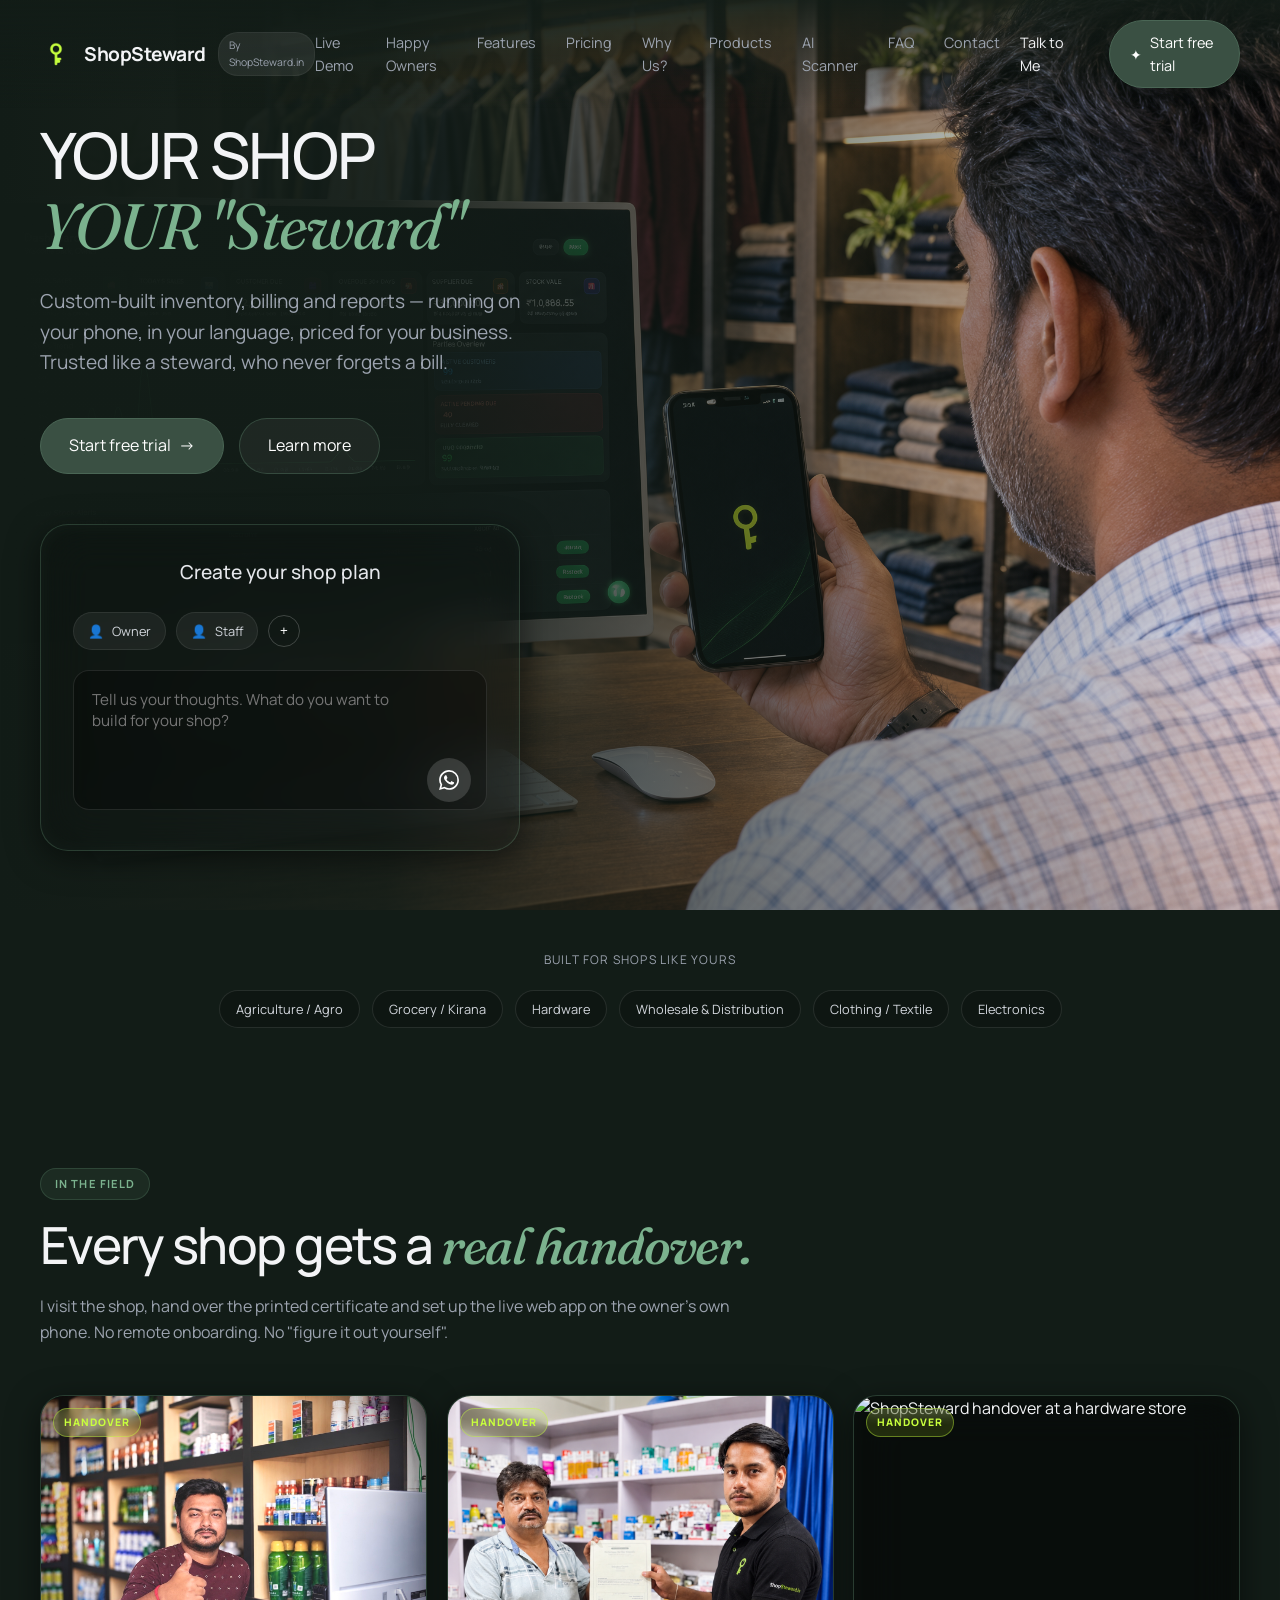
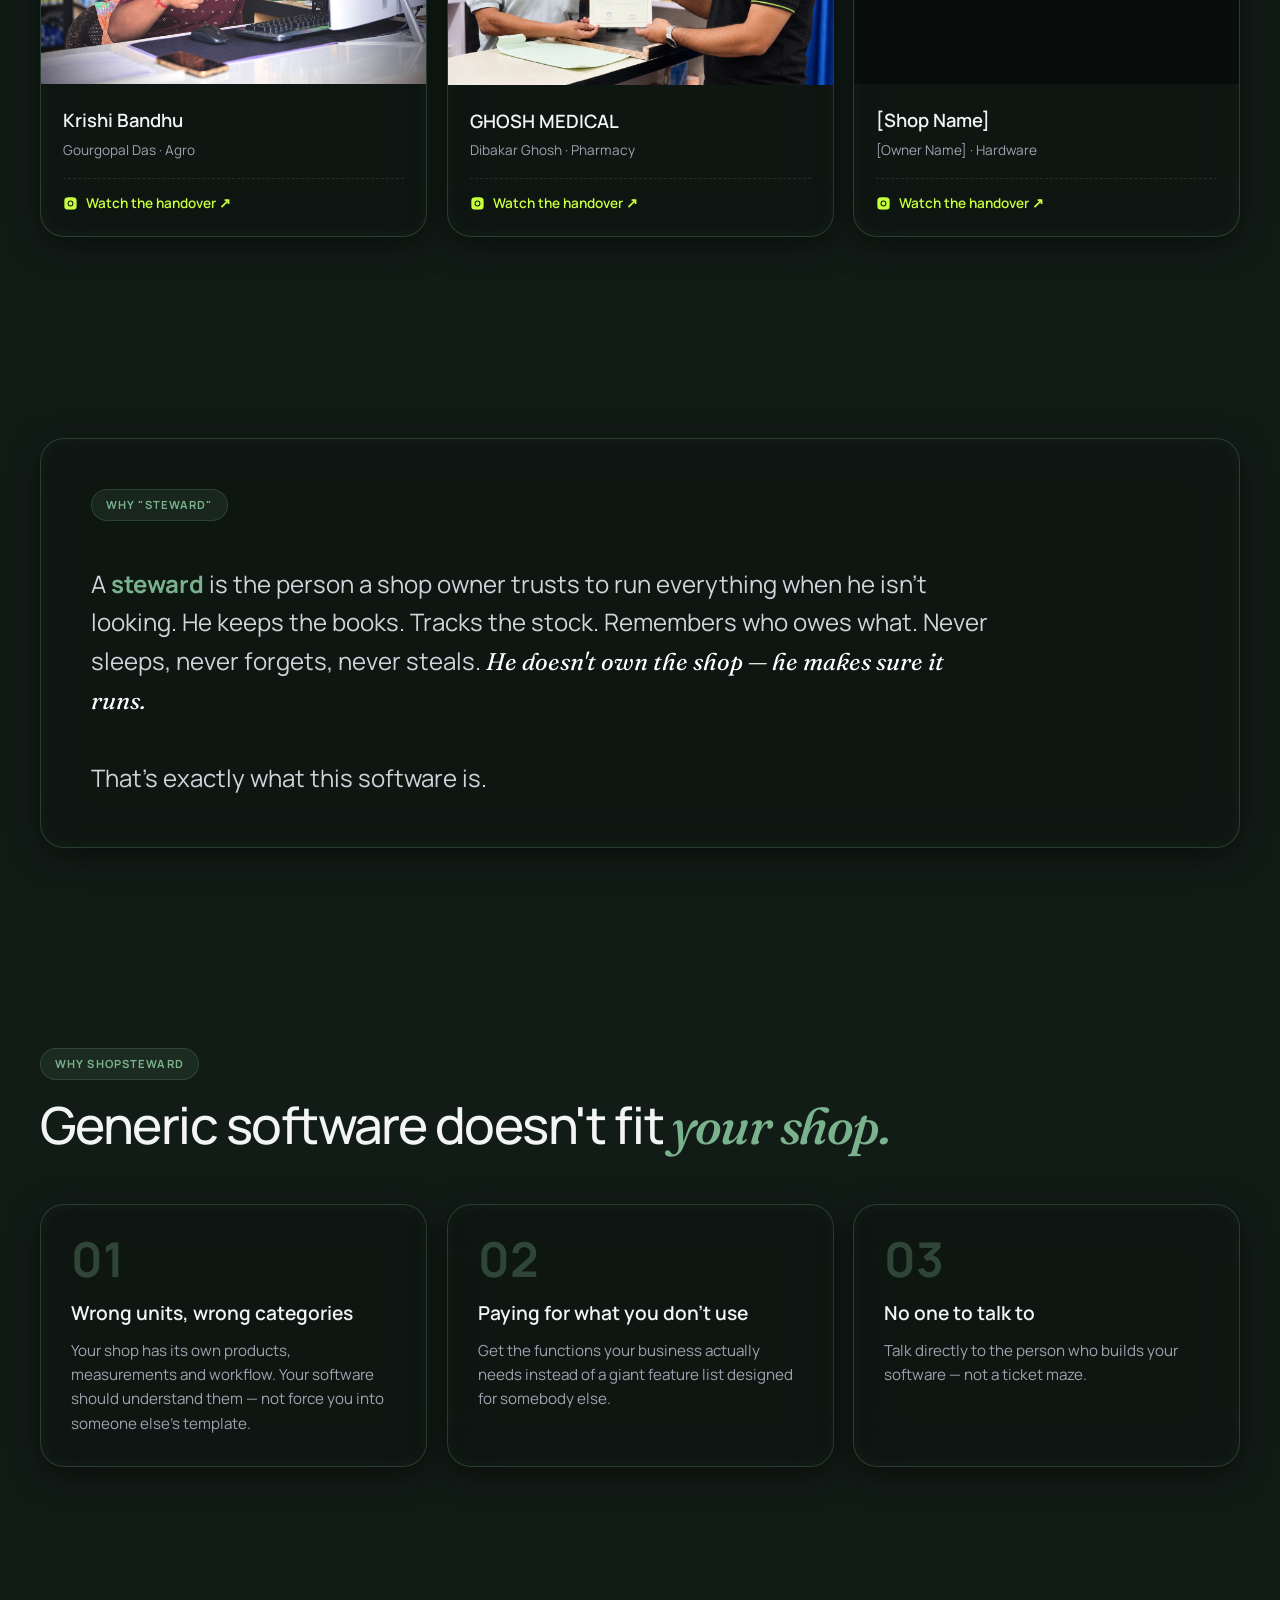
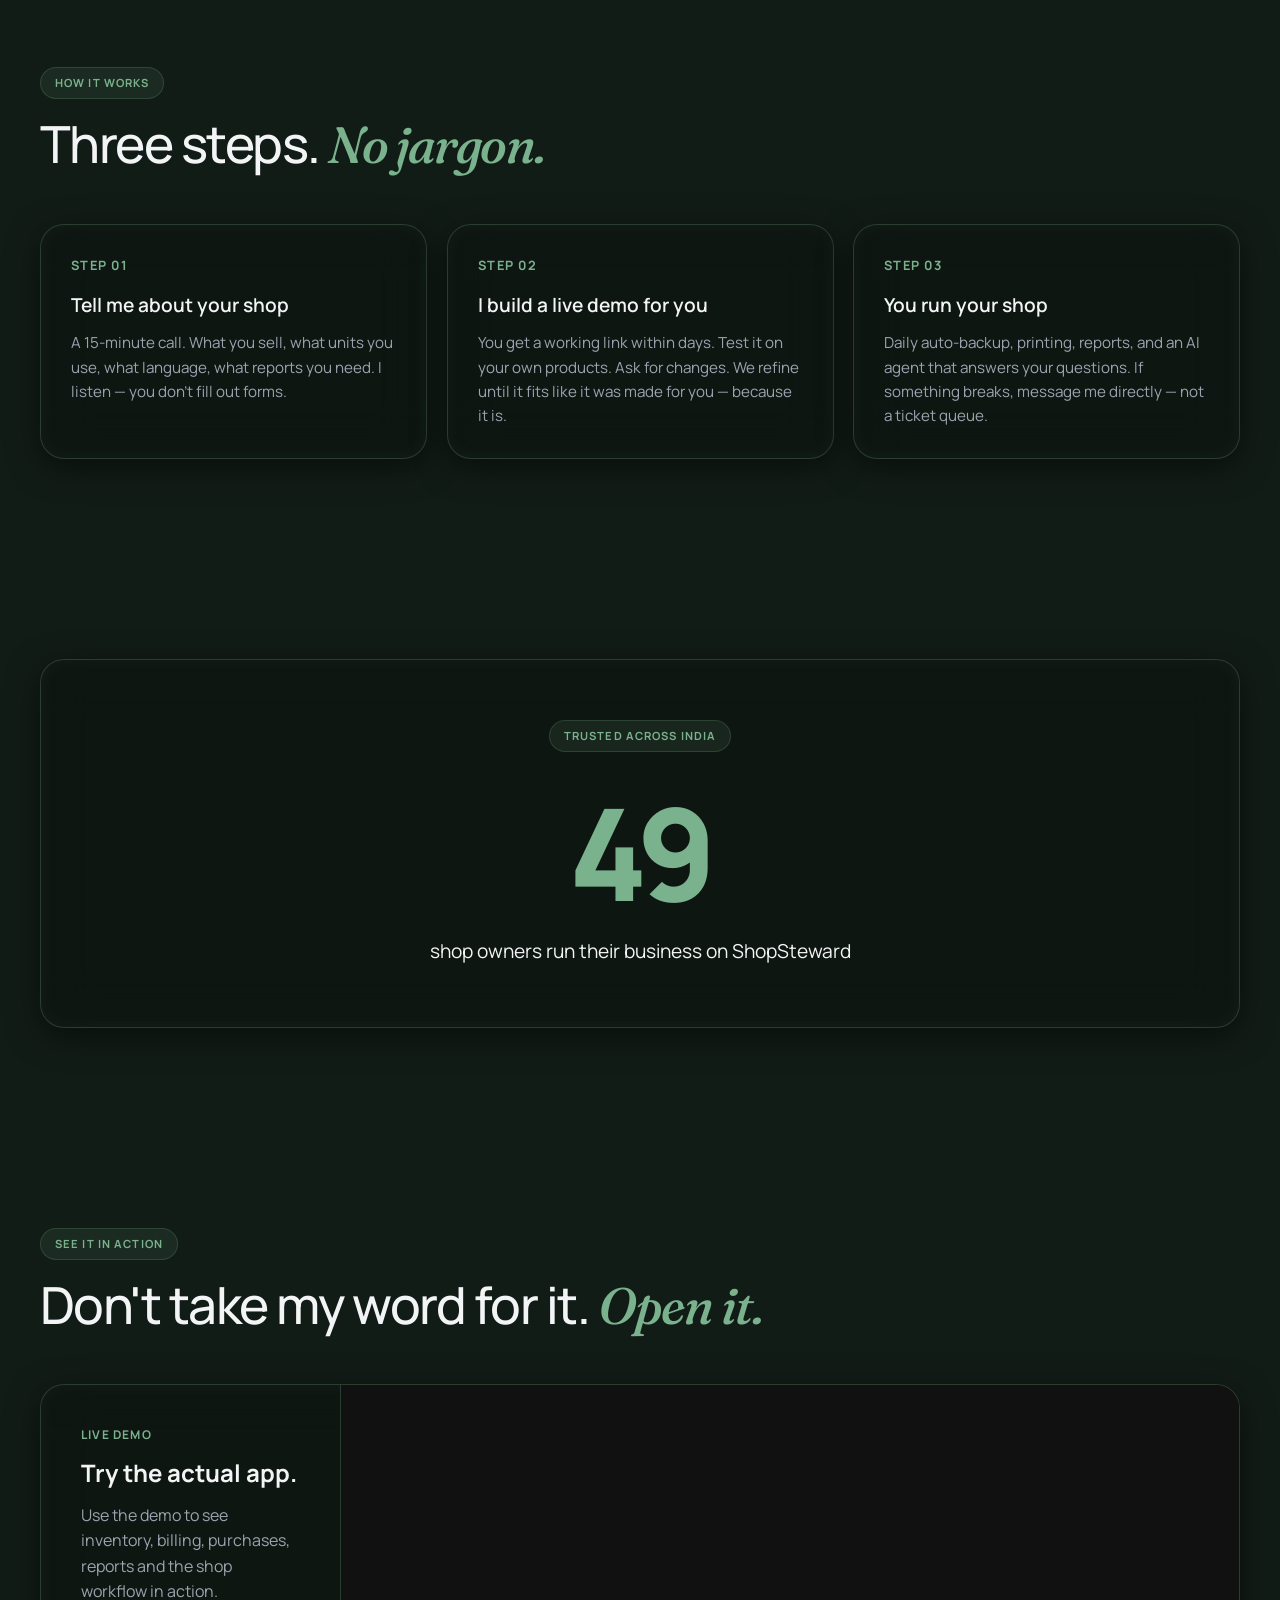
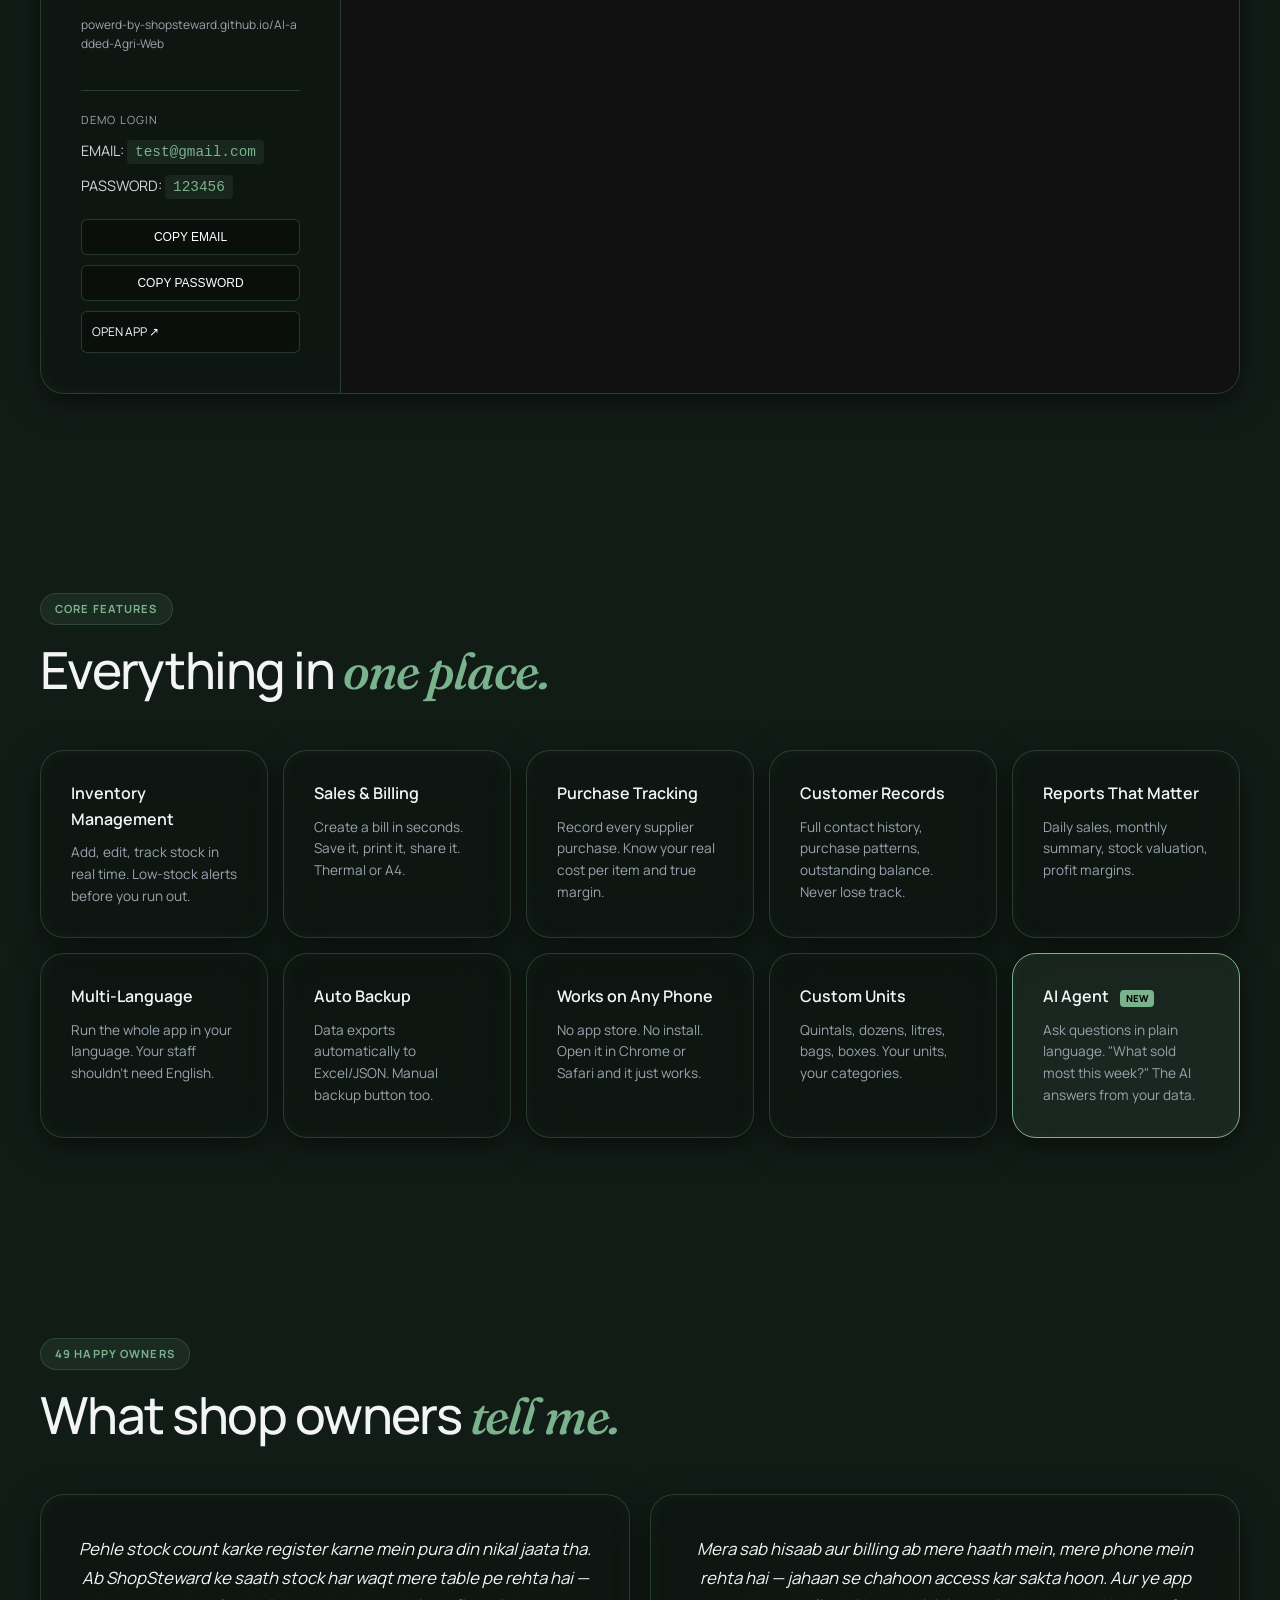
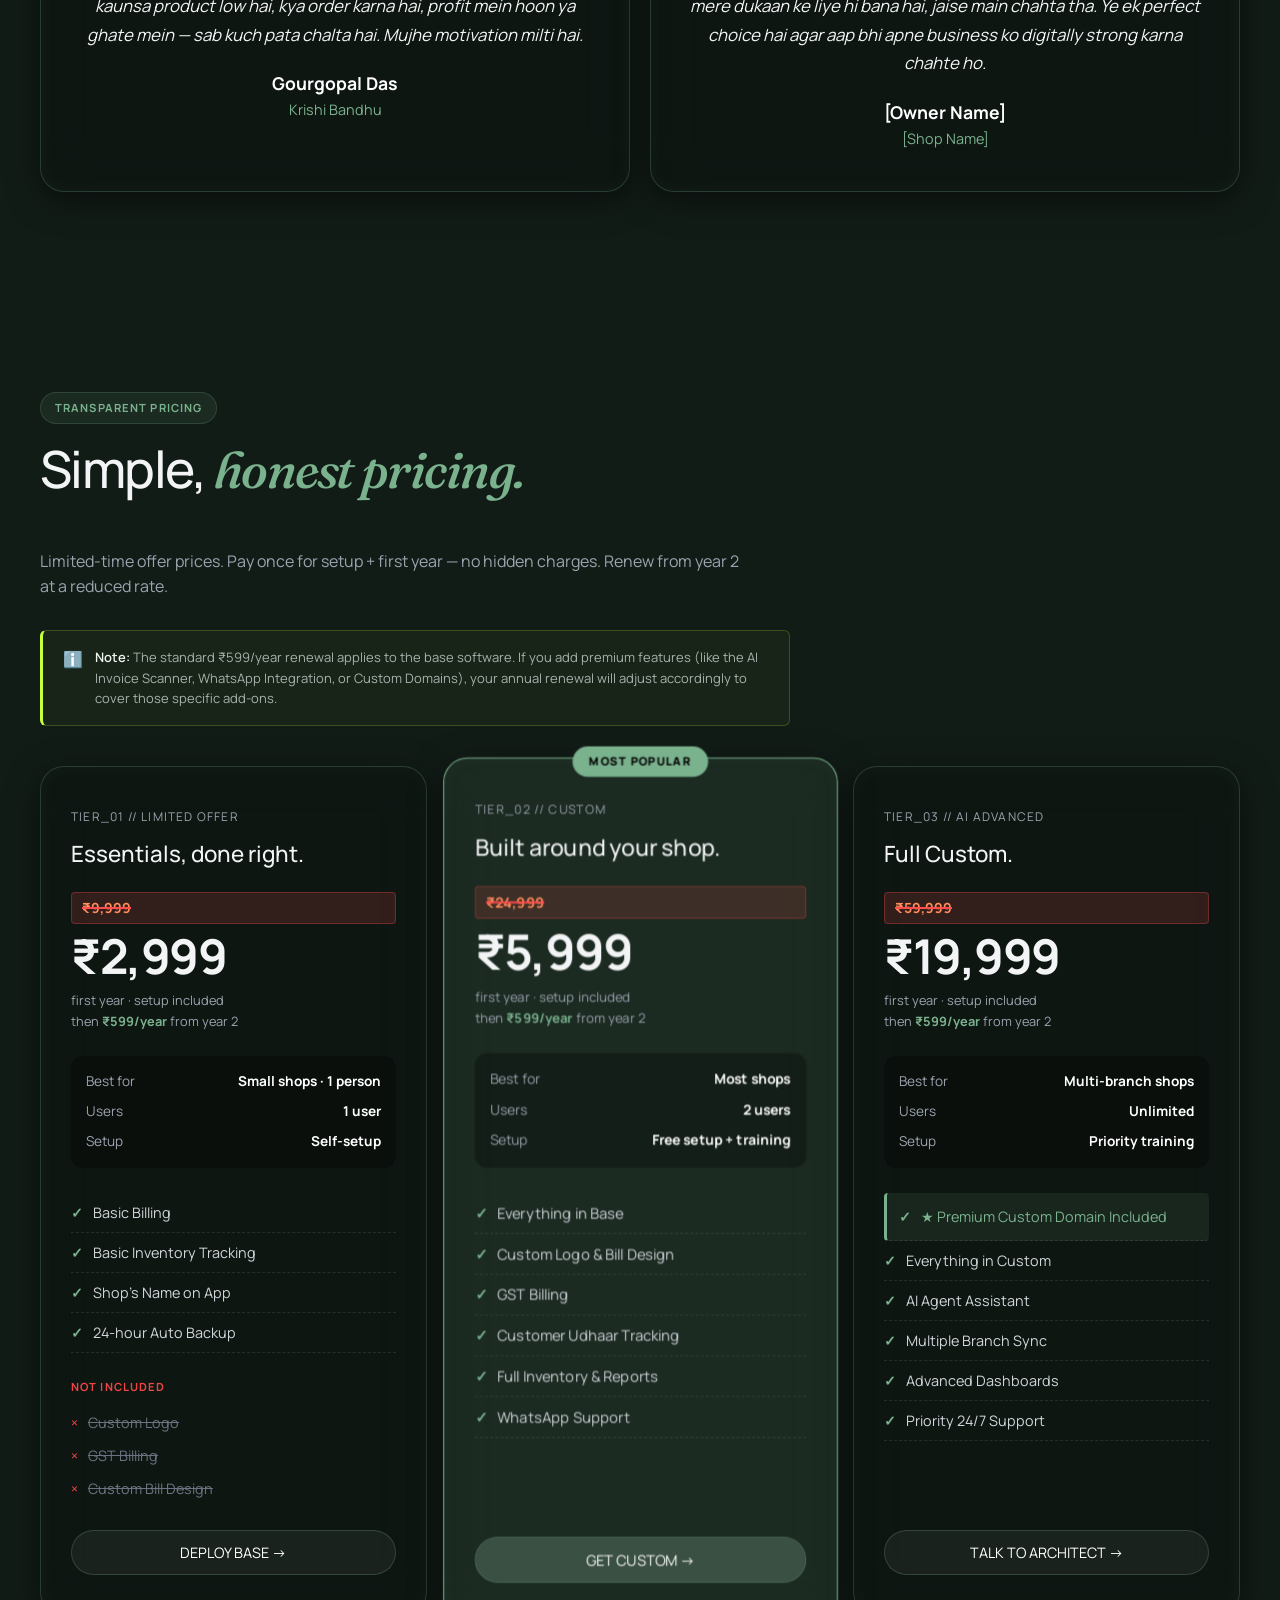
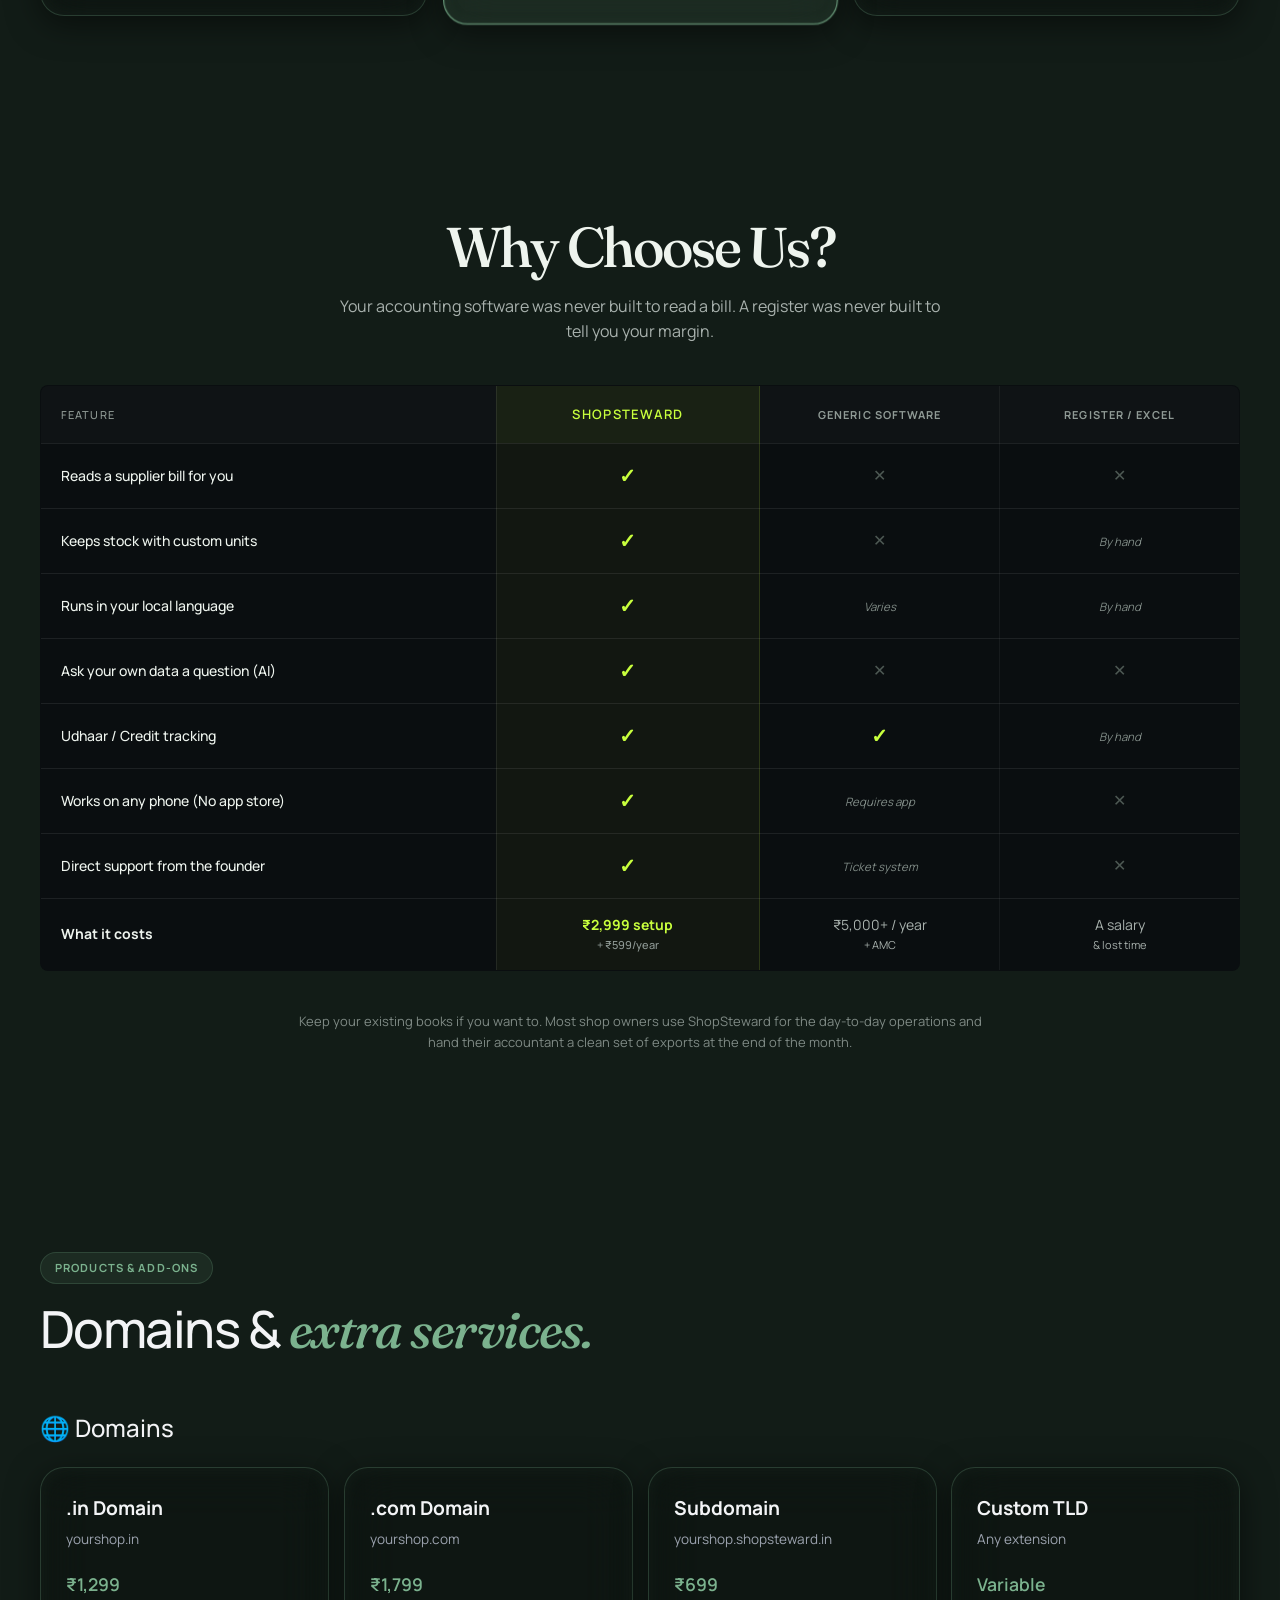
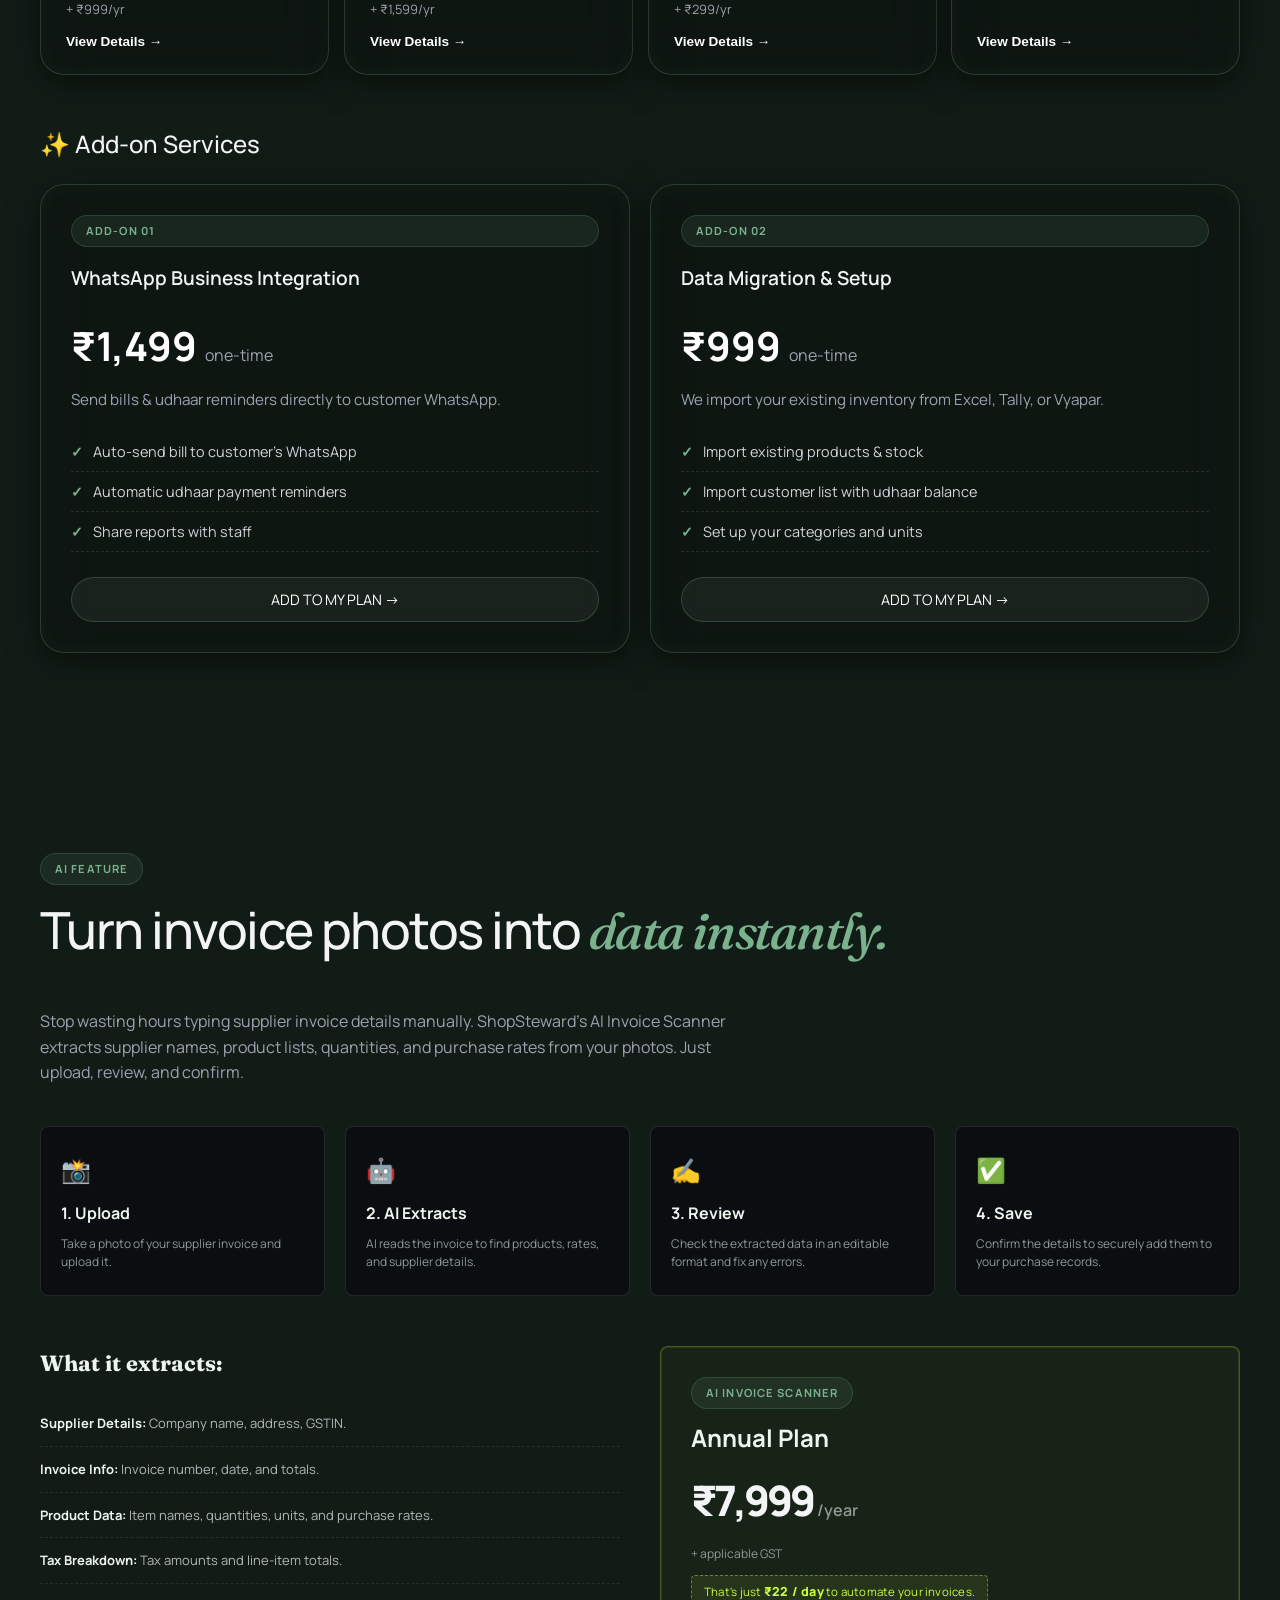
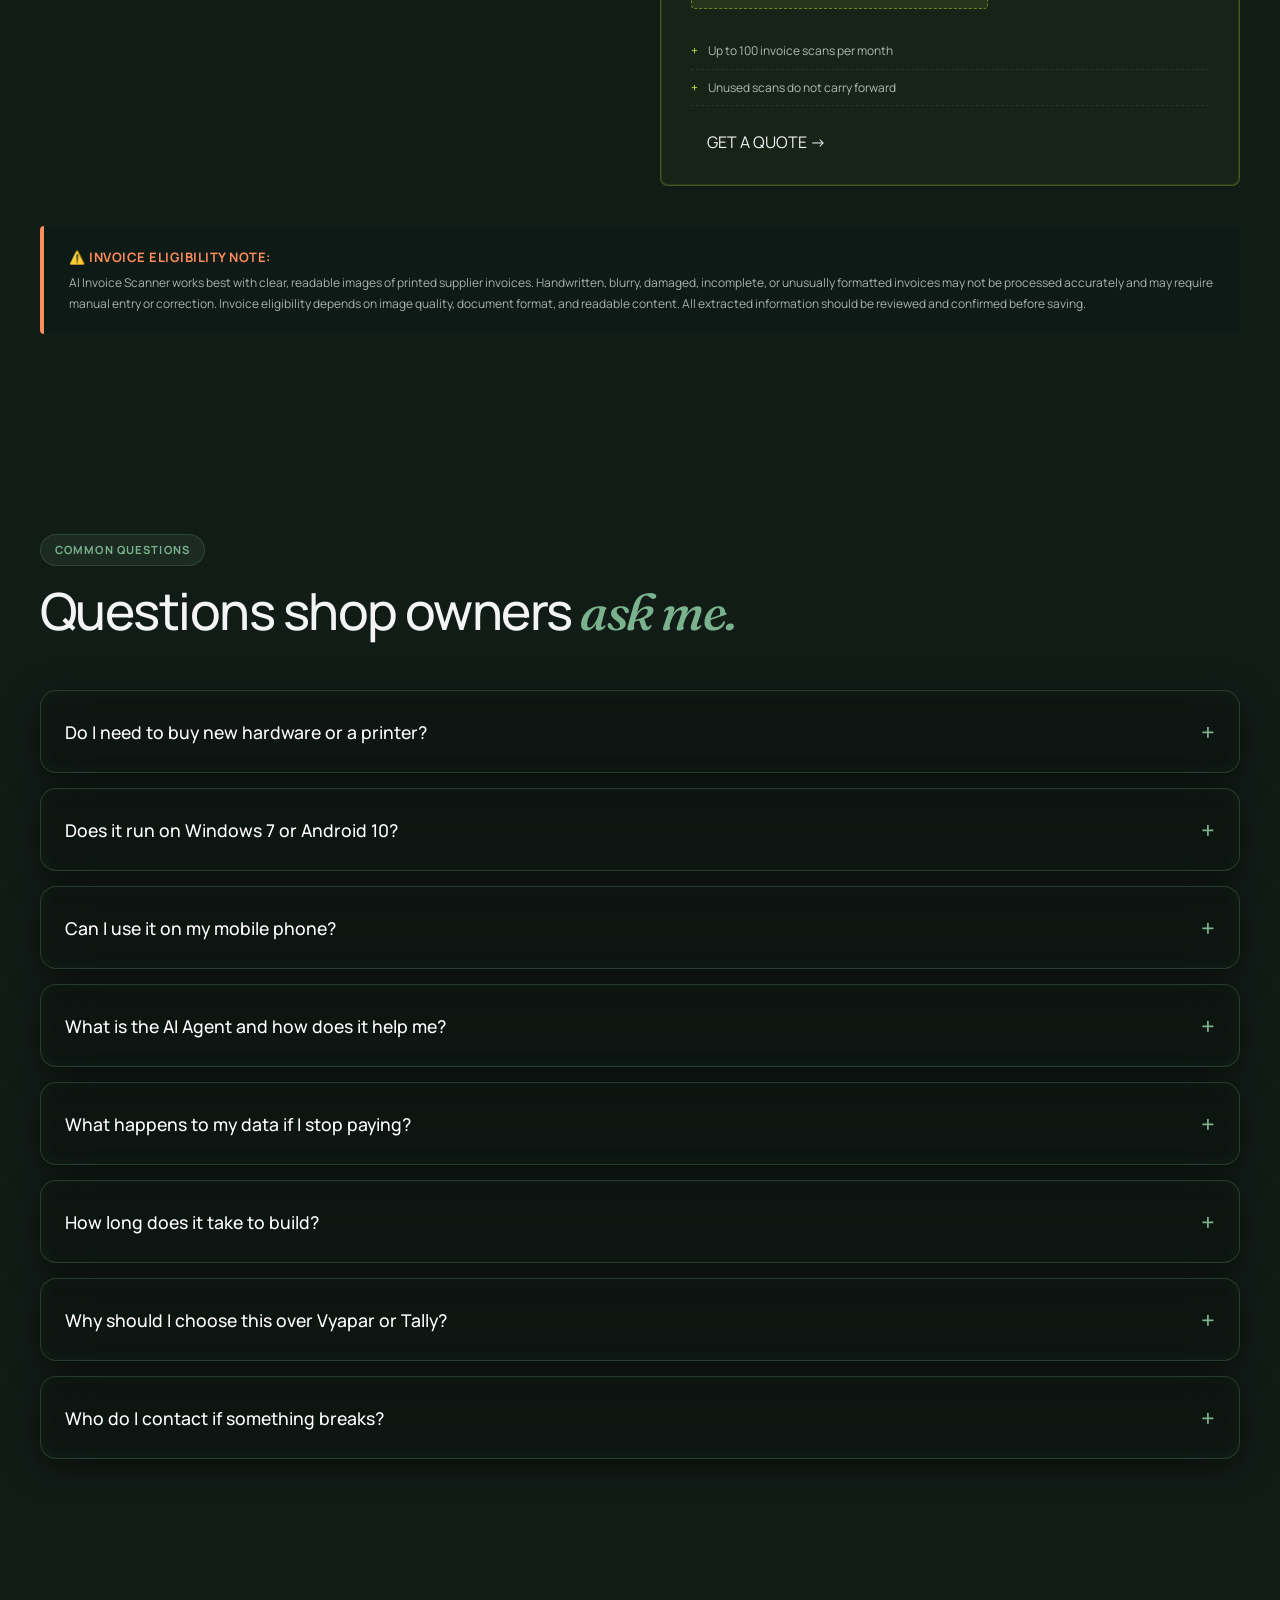
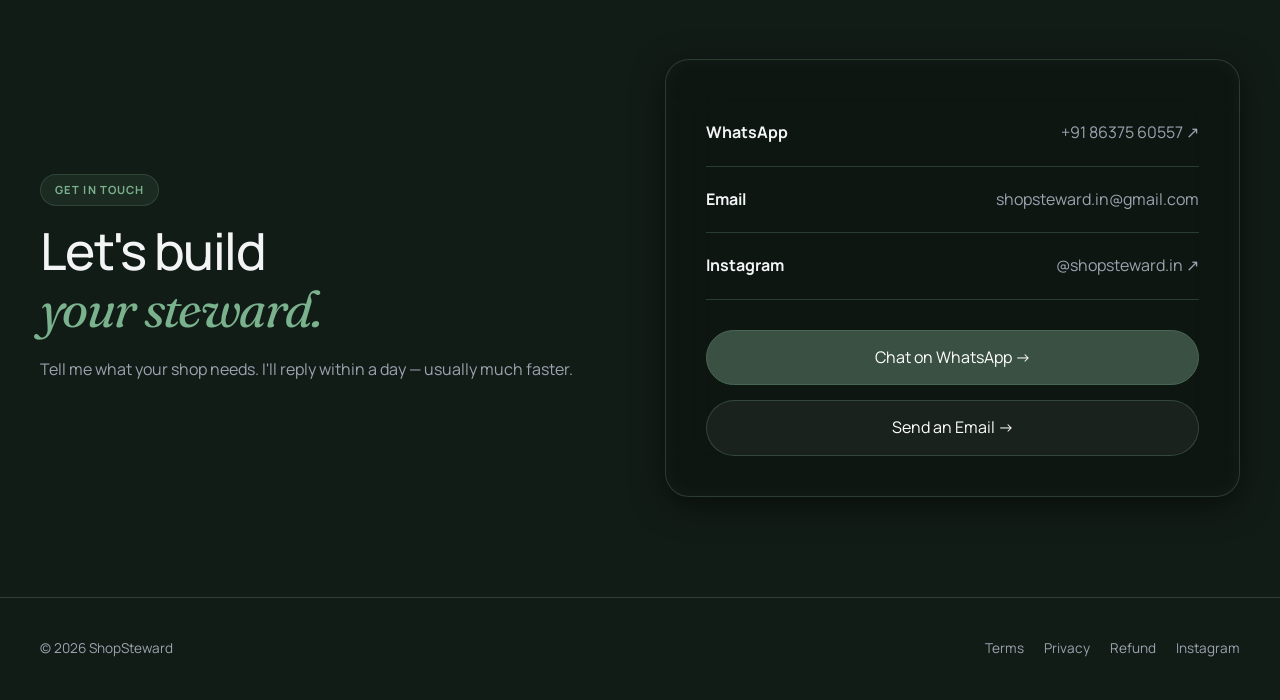
==== commit 7b3d7d6c: "Update index.html" ====
--- a/index.html
+++ b/index.html
@@ -150,8 +150,8 @@
                         <span class="showcase-badge">HANDOVER</span>
                     </div>
                     <div class="showcase-body">
-                        <h3>[GHOSH MEDICAL]</h3>
-                        <p class="showcase-meta">[Dibakar Ghosh] · Pharmacy</p>
+                        <h3>GHOSH MEDICAL</h3>
+                        <p class="showcase-meta">Dibakar Ghosh · Pharmacy</p>
                         <a class="showcase-ig" href="https://www.instagram.com/reel/De0ZPMOSRbR/?utm_source=ig_web_copy_link&dlrf=MWQ1ZGUxMzBkMA==&srtk=MWQ1ZGUxMzBkMA==" target="_blank" rel="noopener">
                             <svg viewBox="0 0 24 24" width="15" height="15" fill="currentColor" aria-hidden="true"><path d="M12 2.16c3.2 0 3.58.01 4.85.07 1.17.05 1.8.25 2.23.41.56.22.96.48 1.38.9.42.42.68.82.9 1.38.16.42.36 1.06.41 2.23.06 1.27.07 1.65.07 4.85s-.01 3.58-.07 4.85c-.05 1.17-.25 1.8-.41 2.23-.22.56-.48.96-.9 1.38-.42.42-.82.68-1.38.9-.42.16-1.06.36-2.23.41-1.27.06-1.65.07-4.85.07s-3.58-.01-4.85-.07c-1.17-.05-1.8-.25-2.23-.41a3.8 3.8 0 0 1-1.38-.9 3.8 3.8 0 0 1-.9-1.38c-.16-.42-.36-1.06-.41-2.23C2.17 15.58 2.16 15.2 2.16 12s.01-3.58.07-4.85c.05-1.17.25-1.8.41-2.23.22-.56.48-.96.9-1.38.42-.42.82-.68 1.38-.9.42-.16 1.06-.36 2.23-.41C8.42 2.17 8.8 2.16 12 2.16Zm0 5.18a4.66 4.66 0 1 0 0 9.32 4.66 4.66 0 0 0 0-9.32Zm0 7.69a3.03 3.03 0 1 1 0-6.06 3.03 3.03 0 0 1 0 6.06Zm5.93-7.87a1.09 1.09 0 1 1-2.18 0 1.09 1.09 0 0 1 2.18 0Z"/></svg>
                             Watch the handover ↗
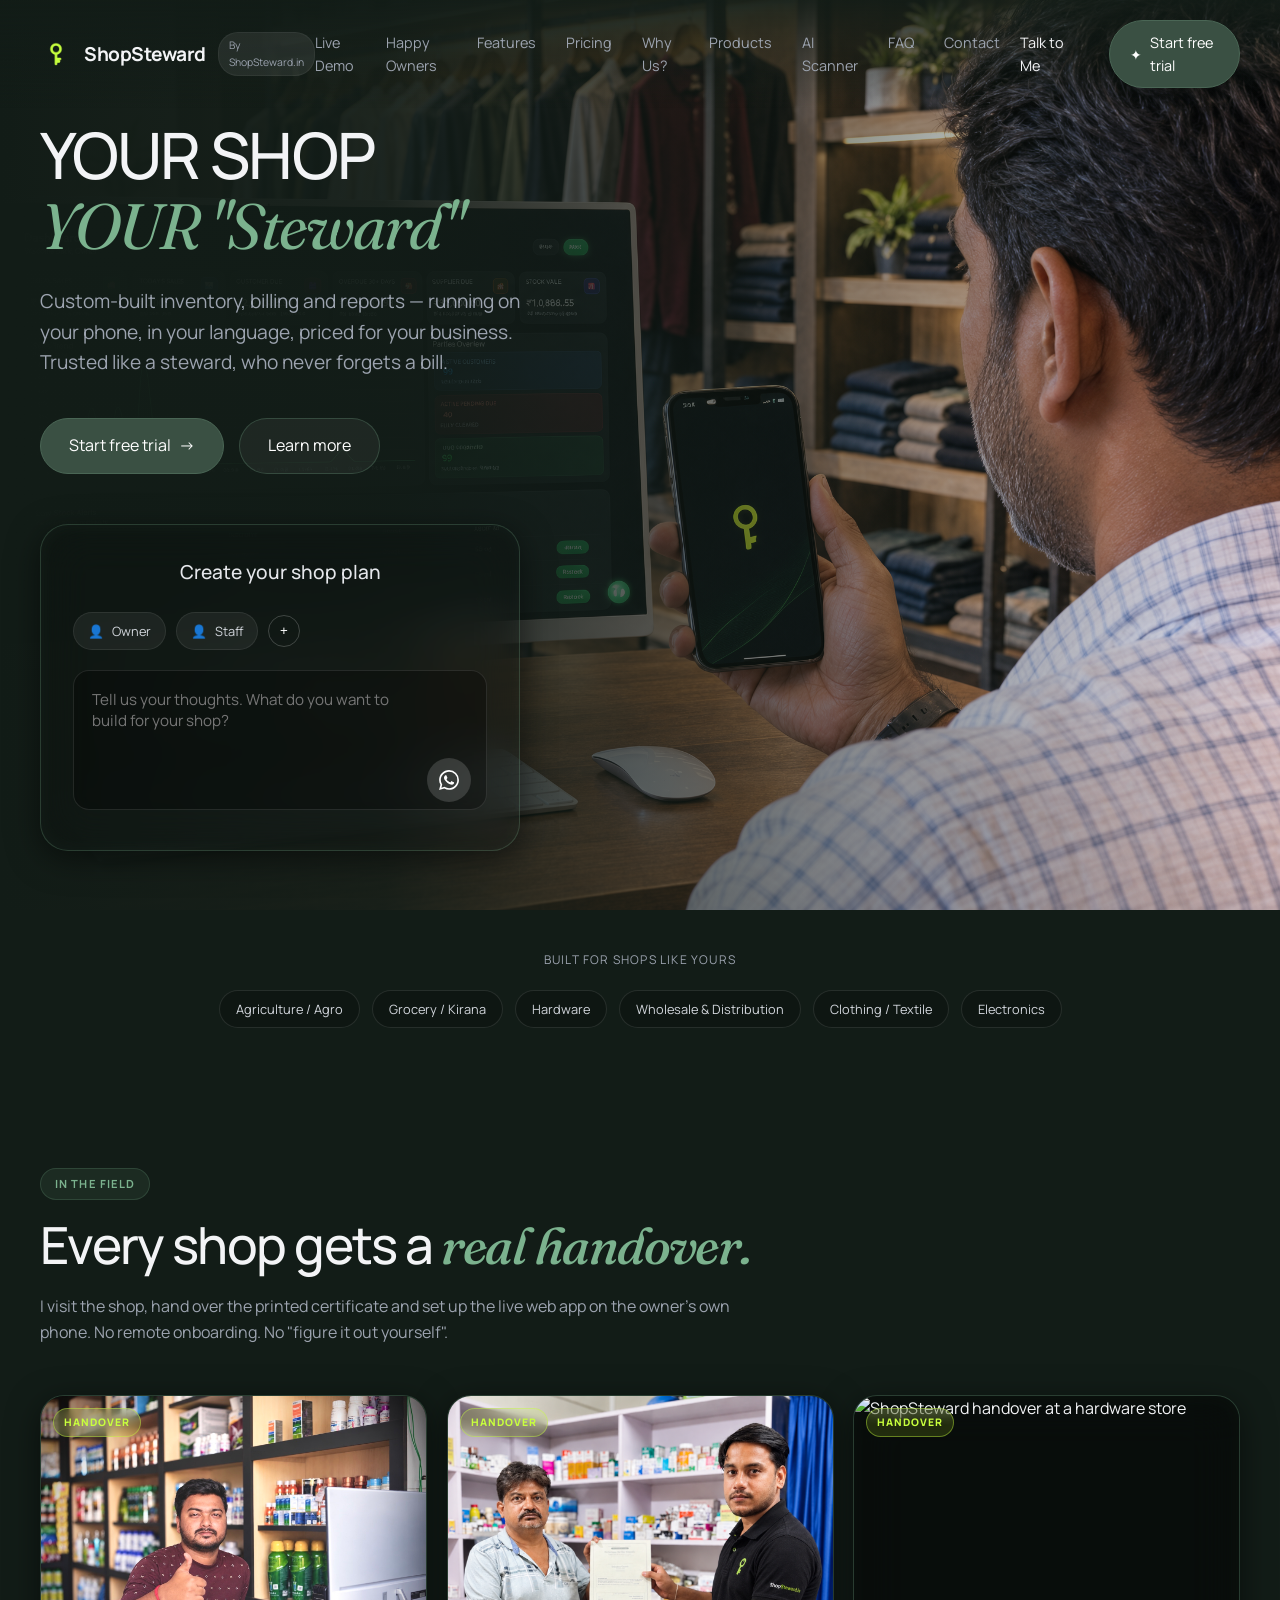
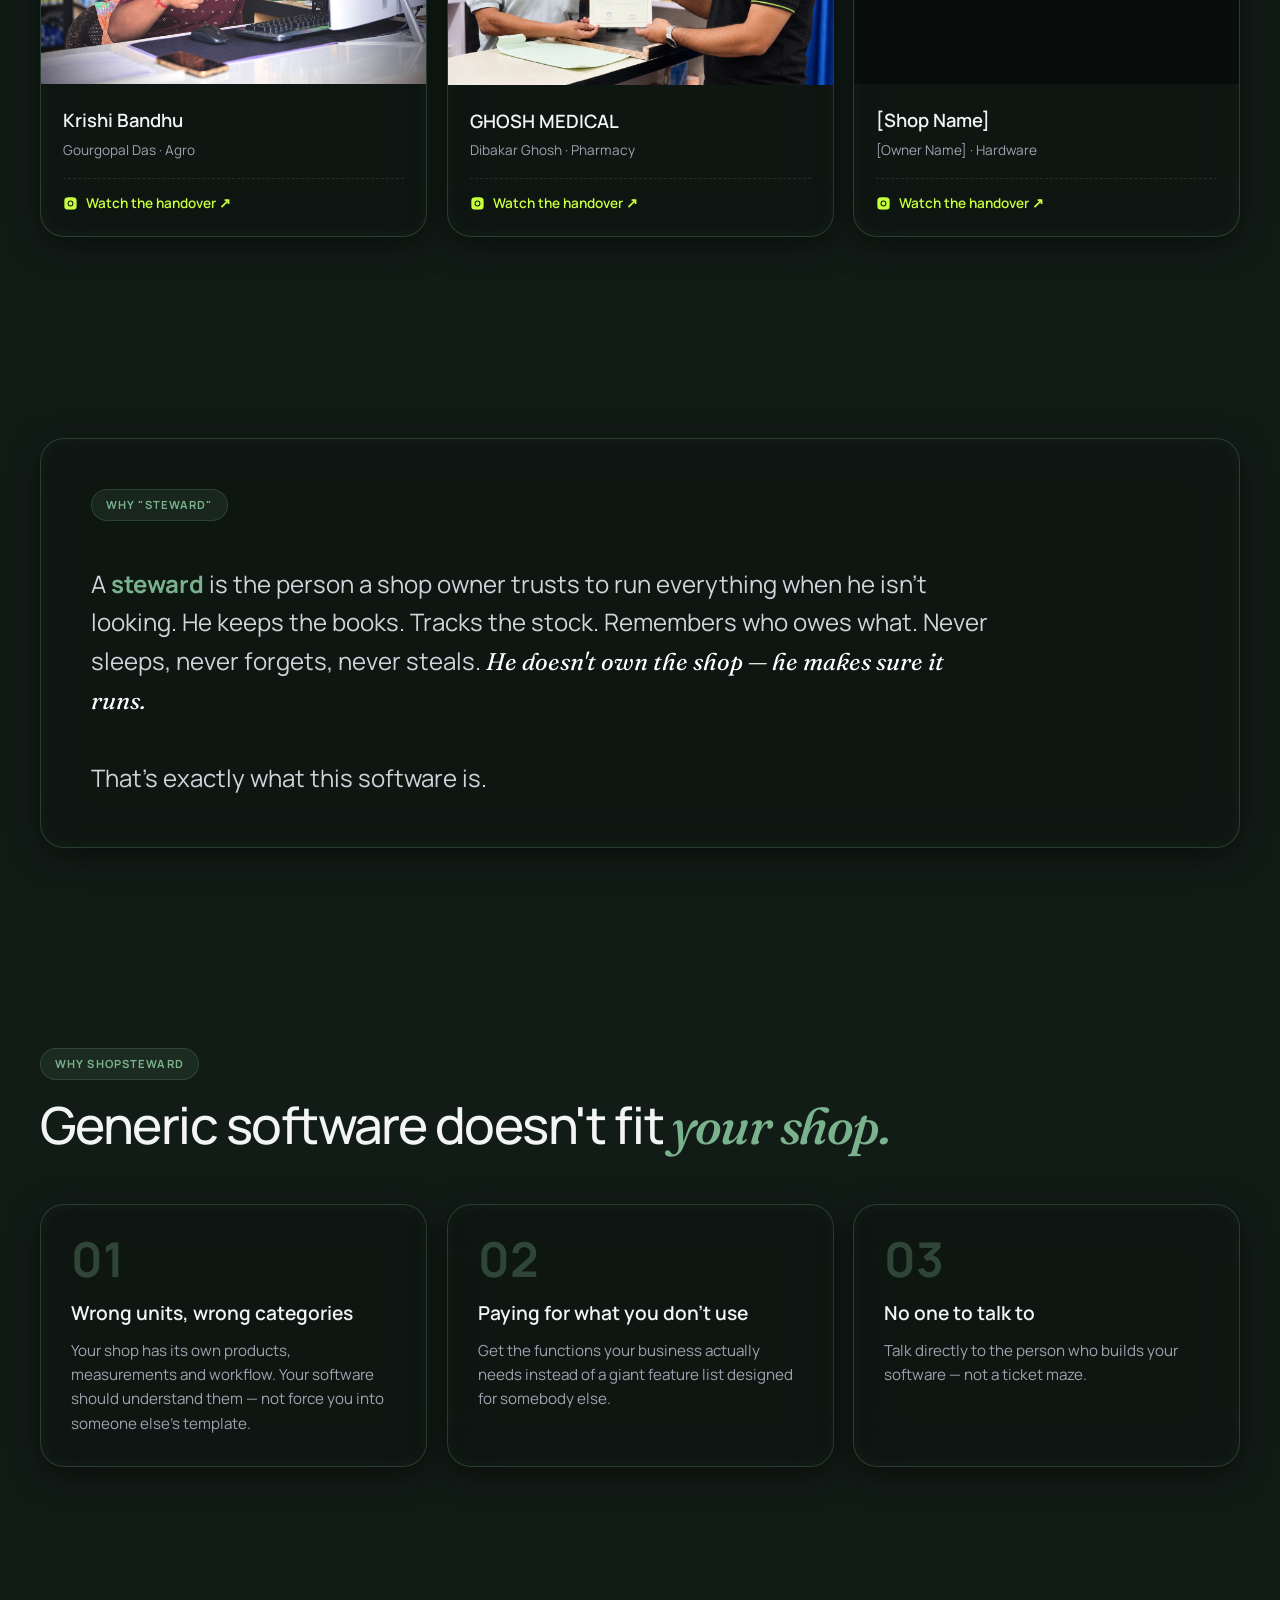
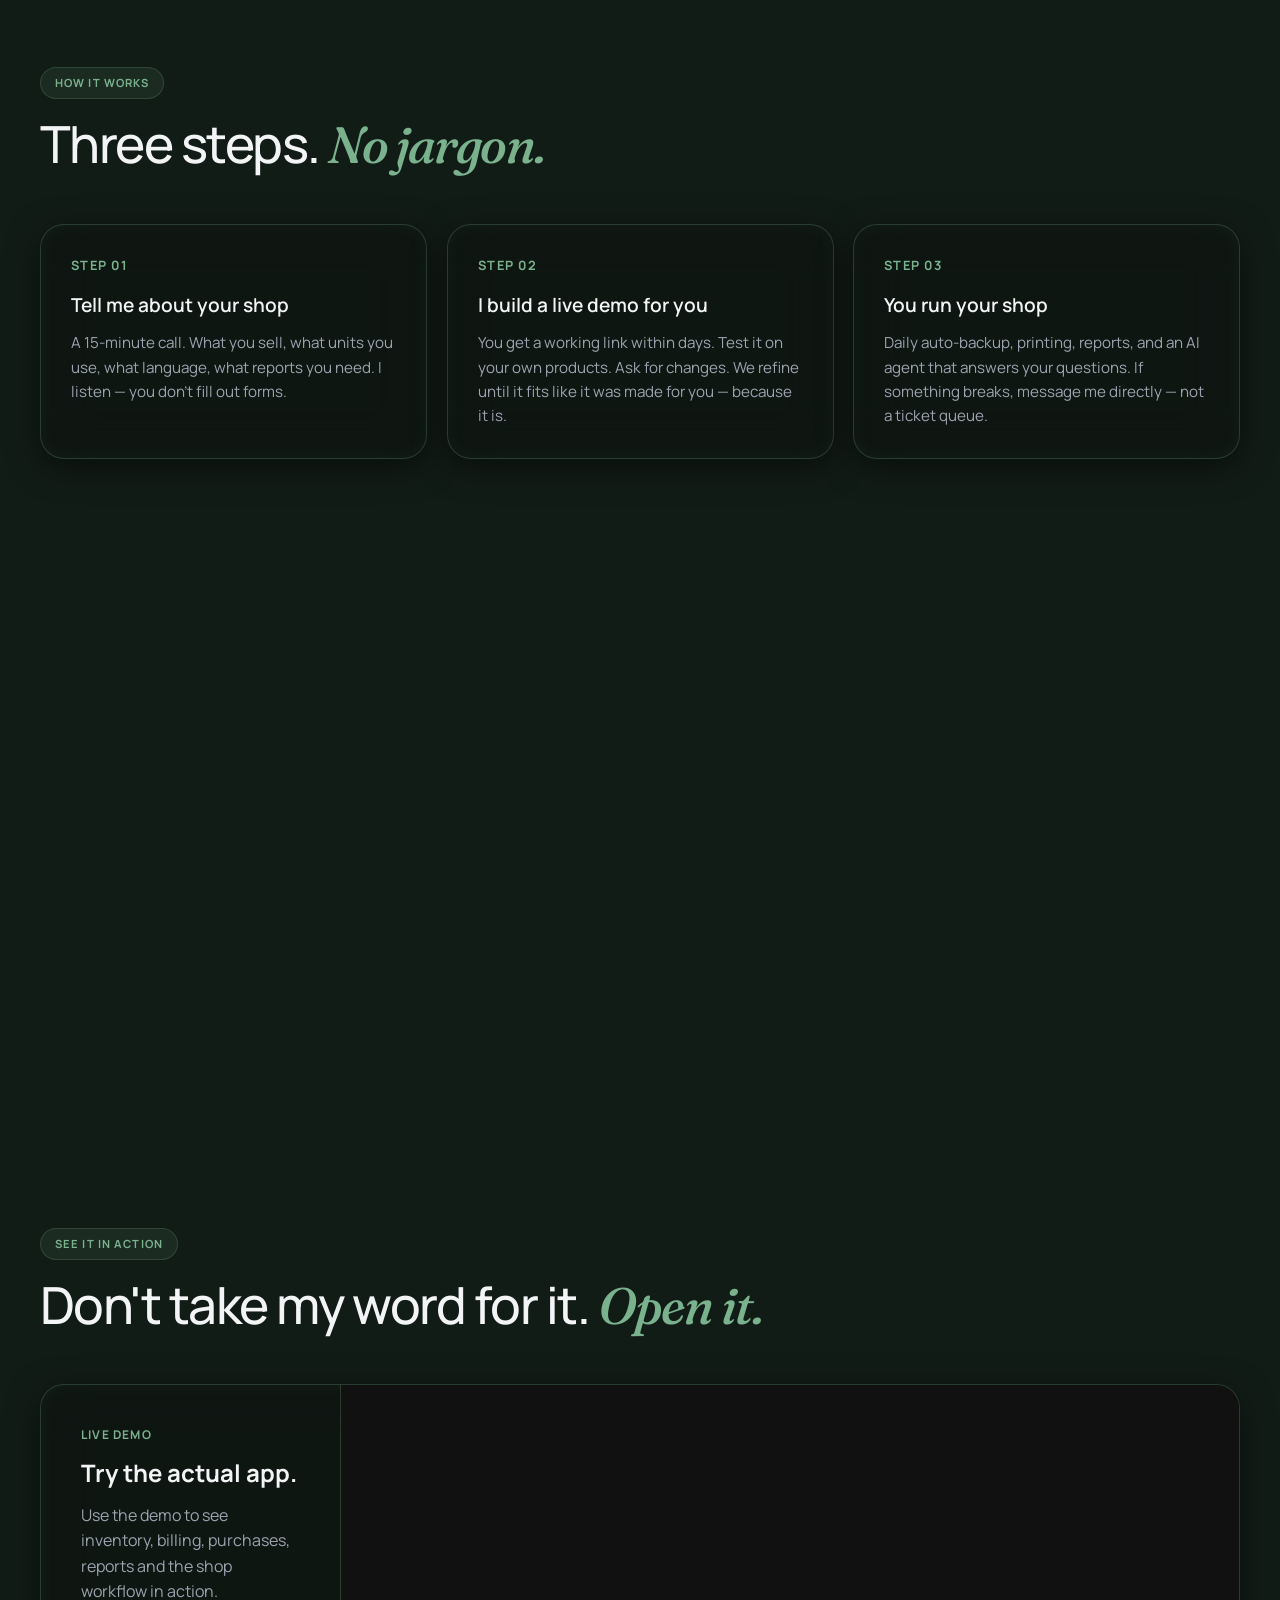
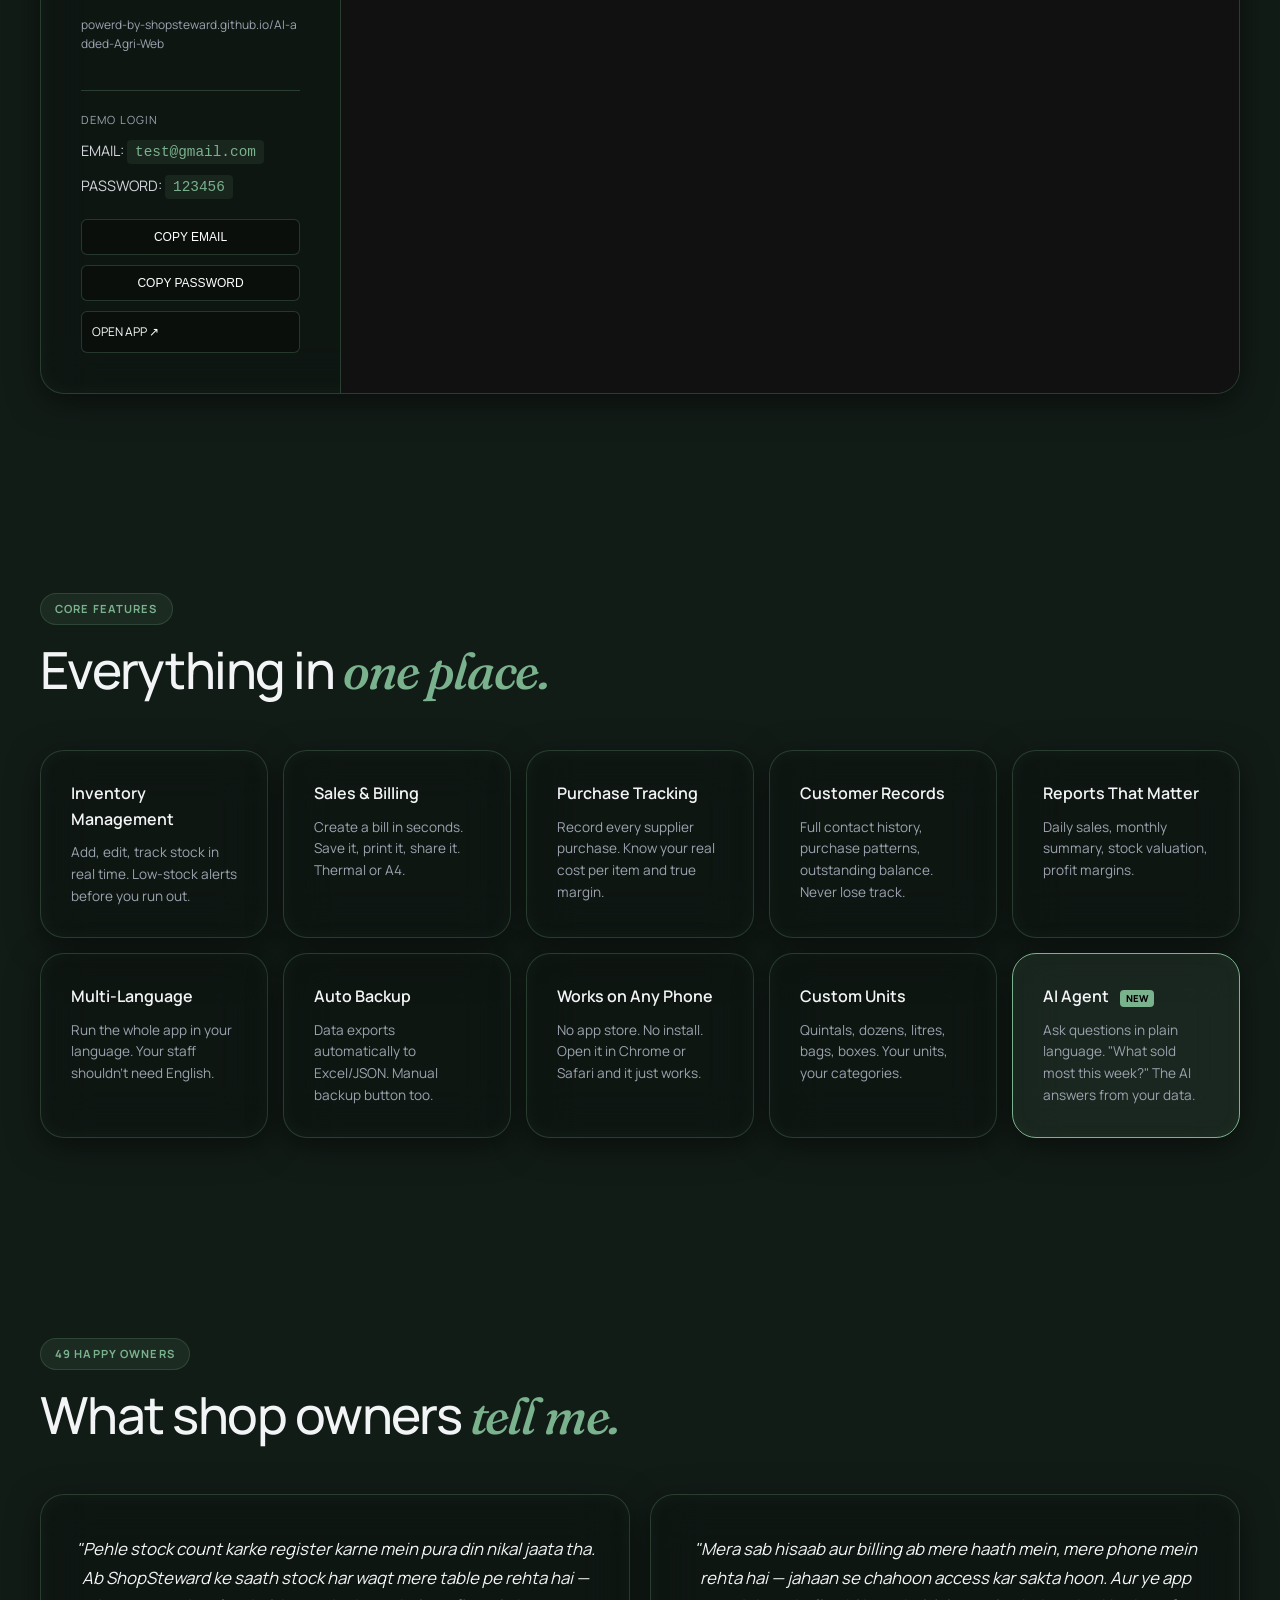
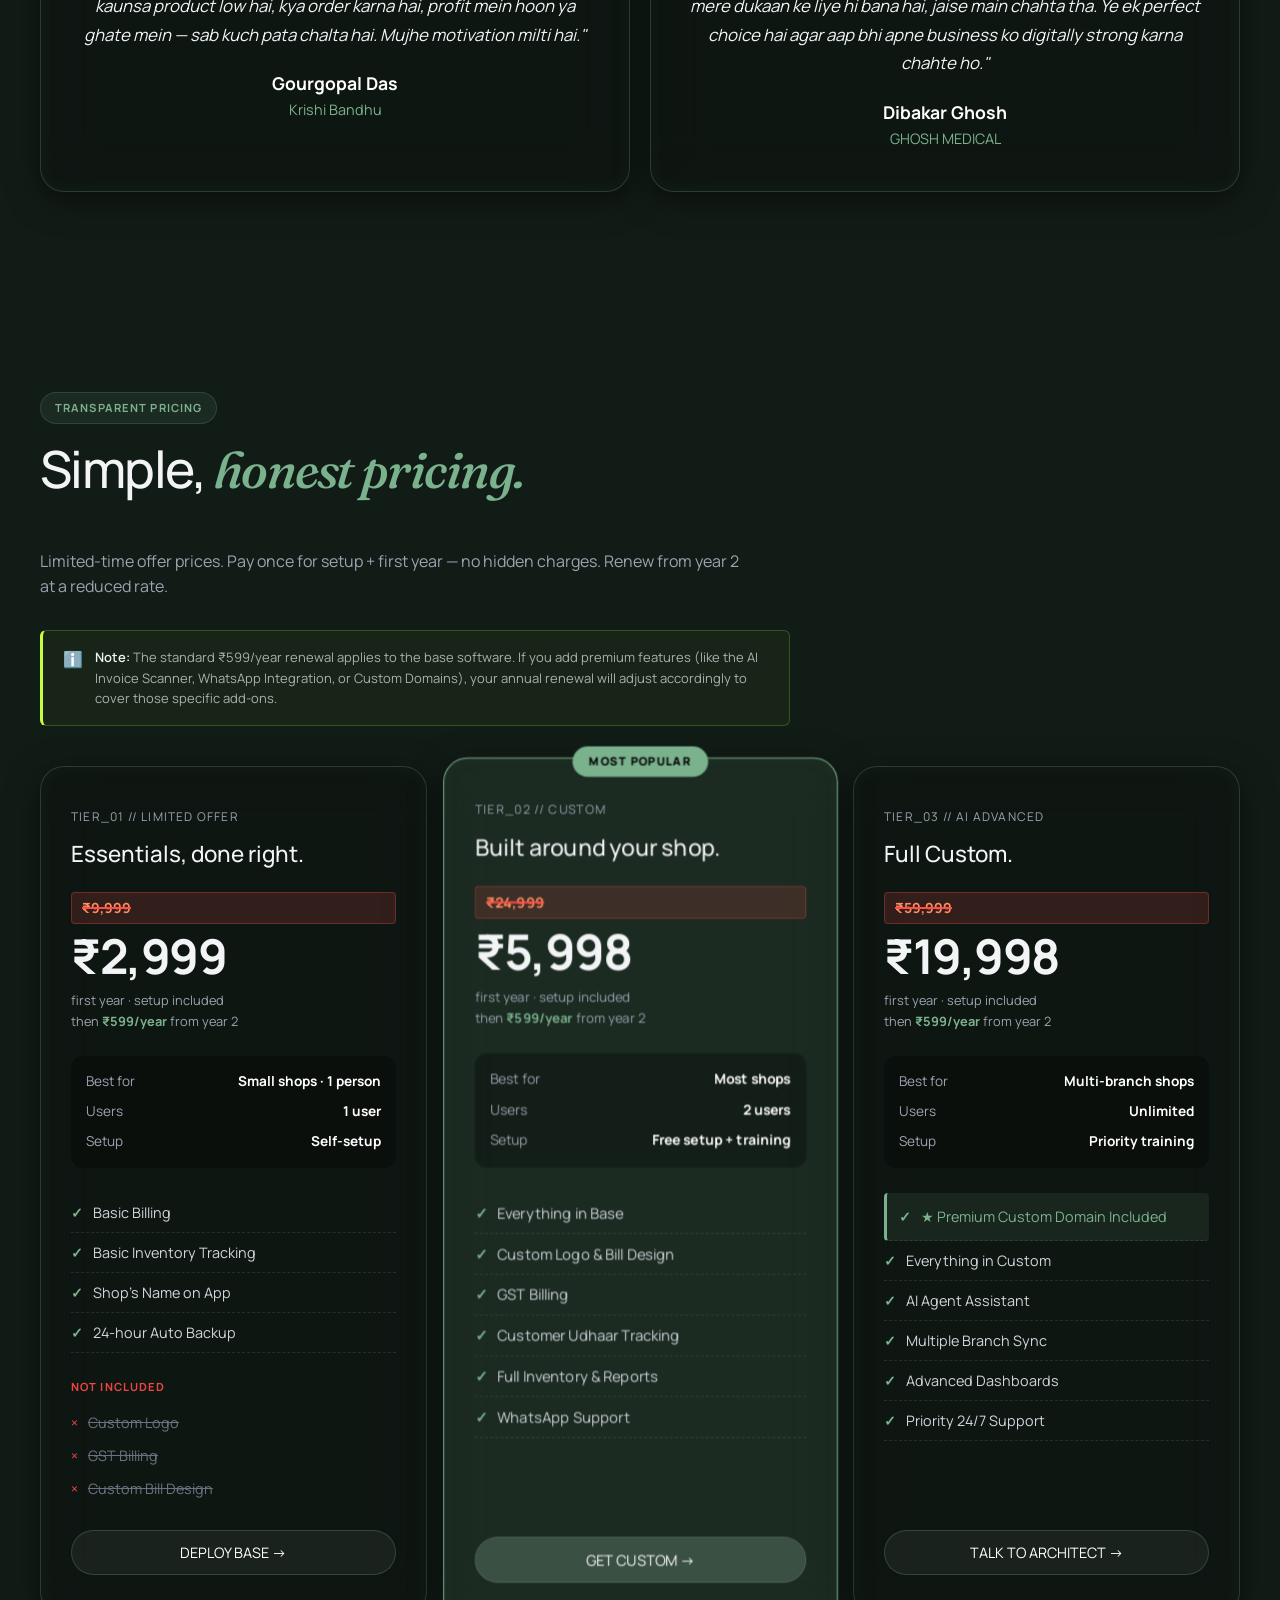
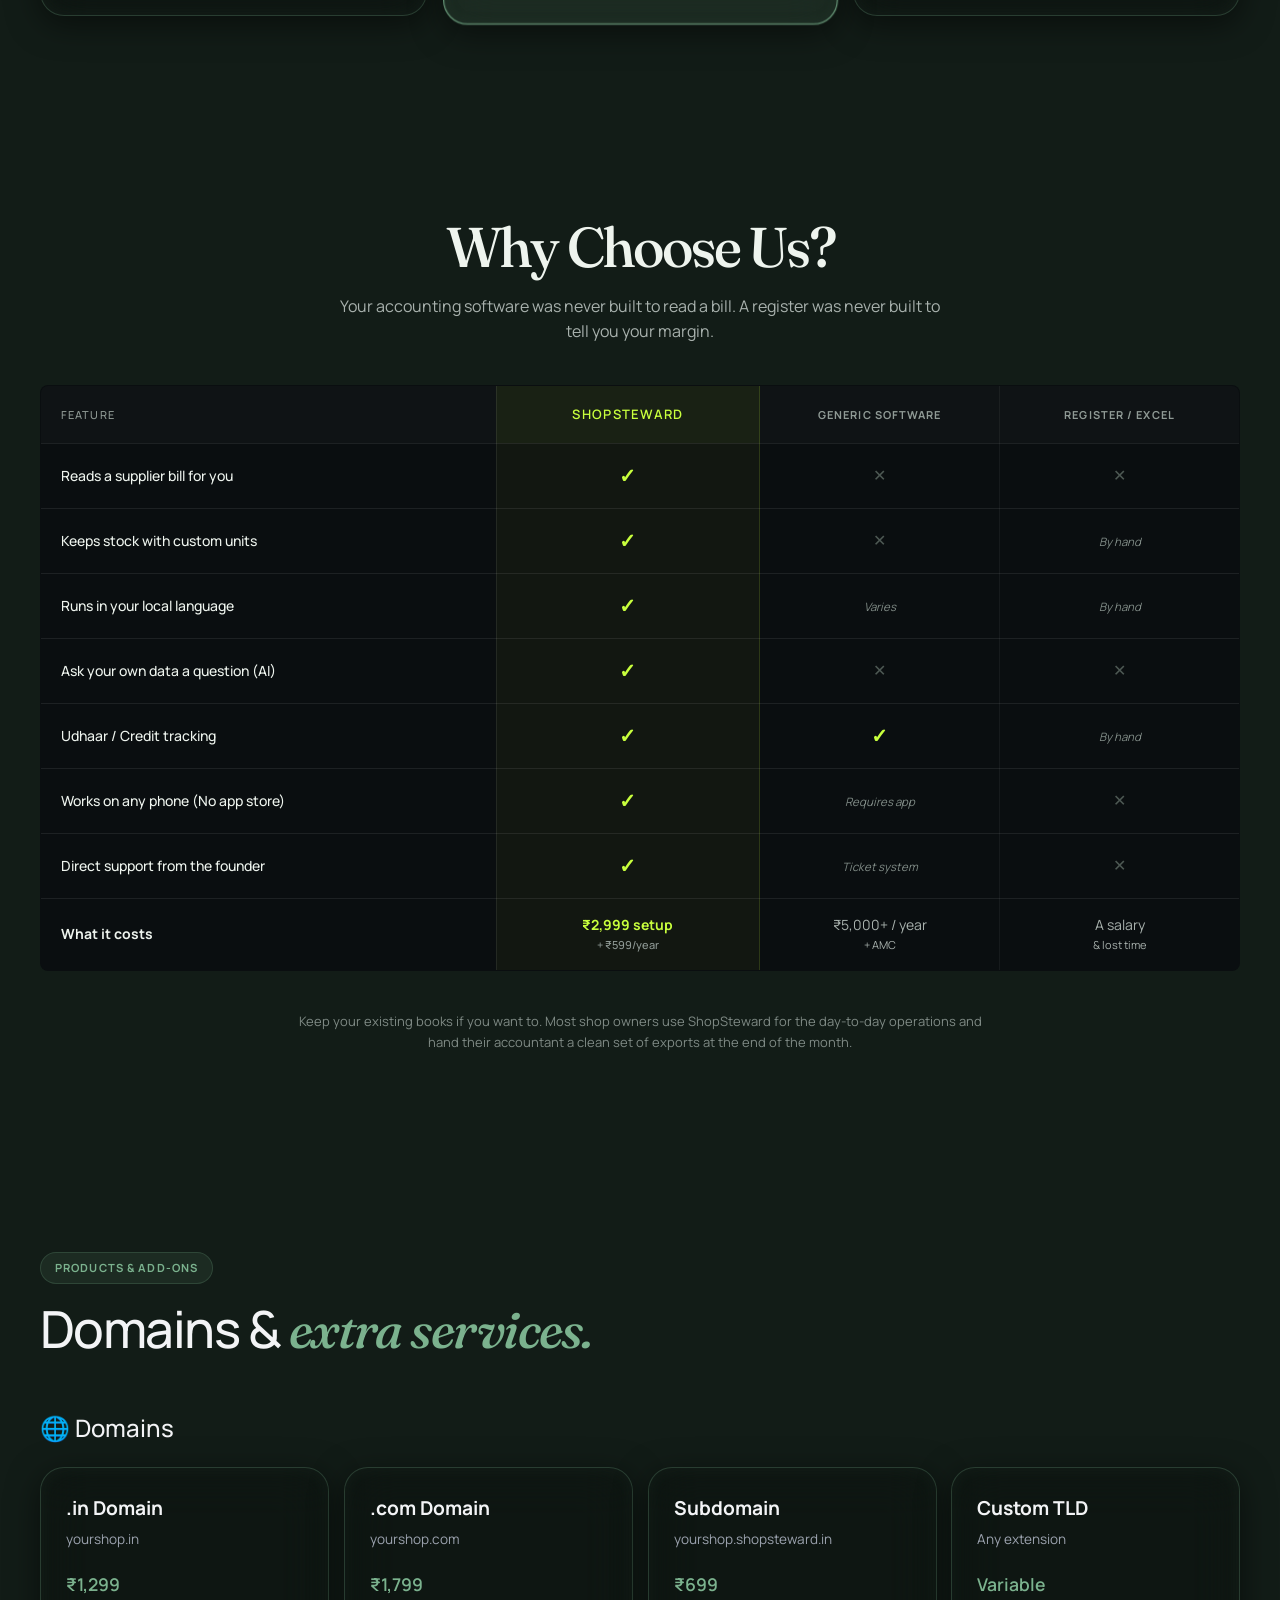
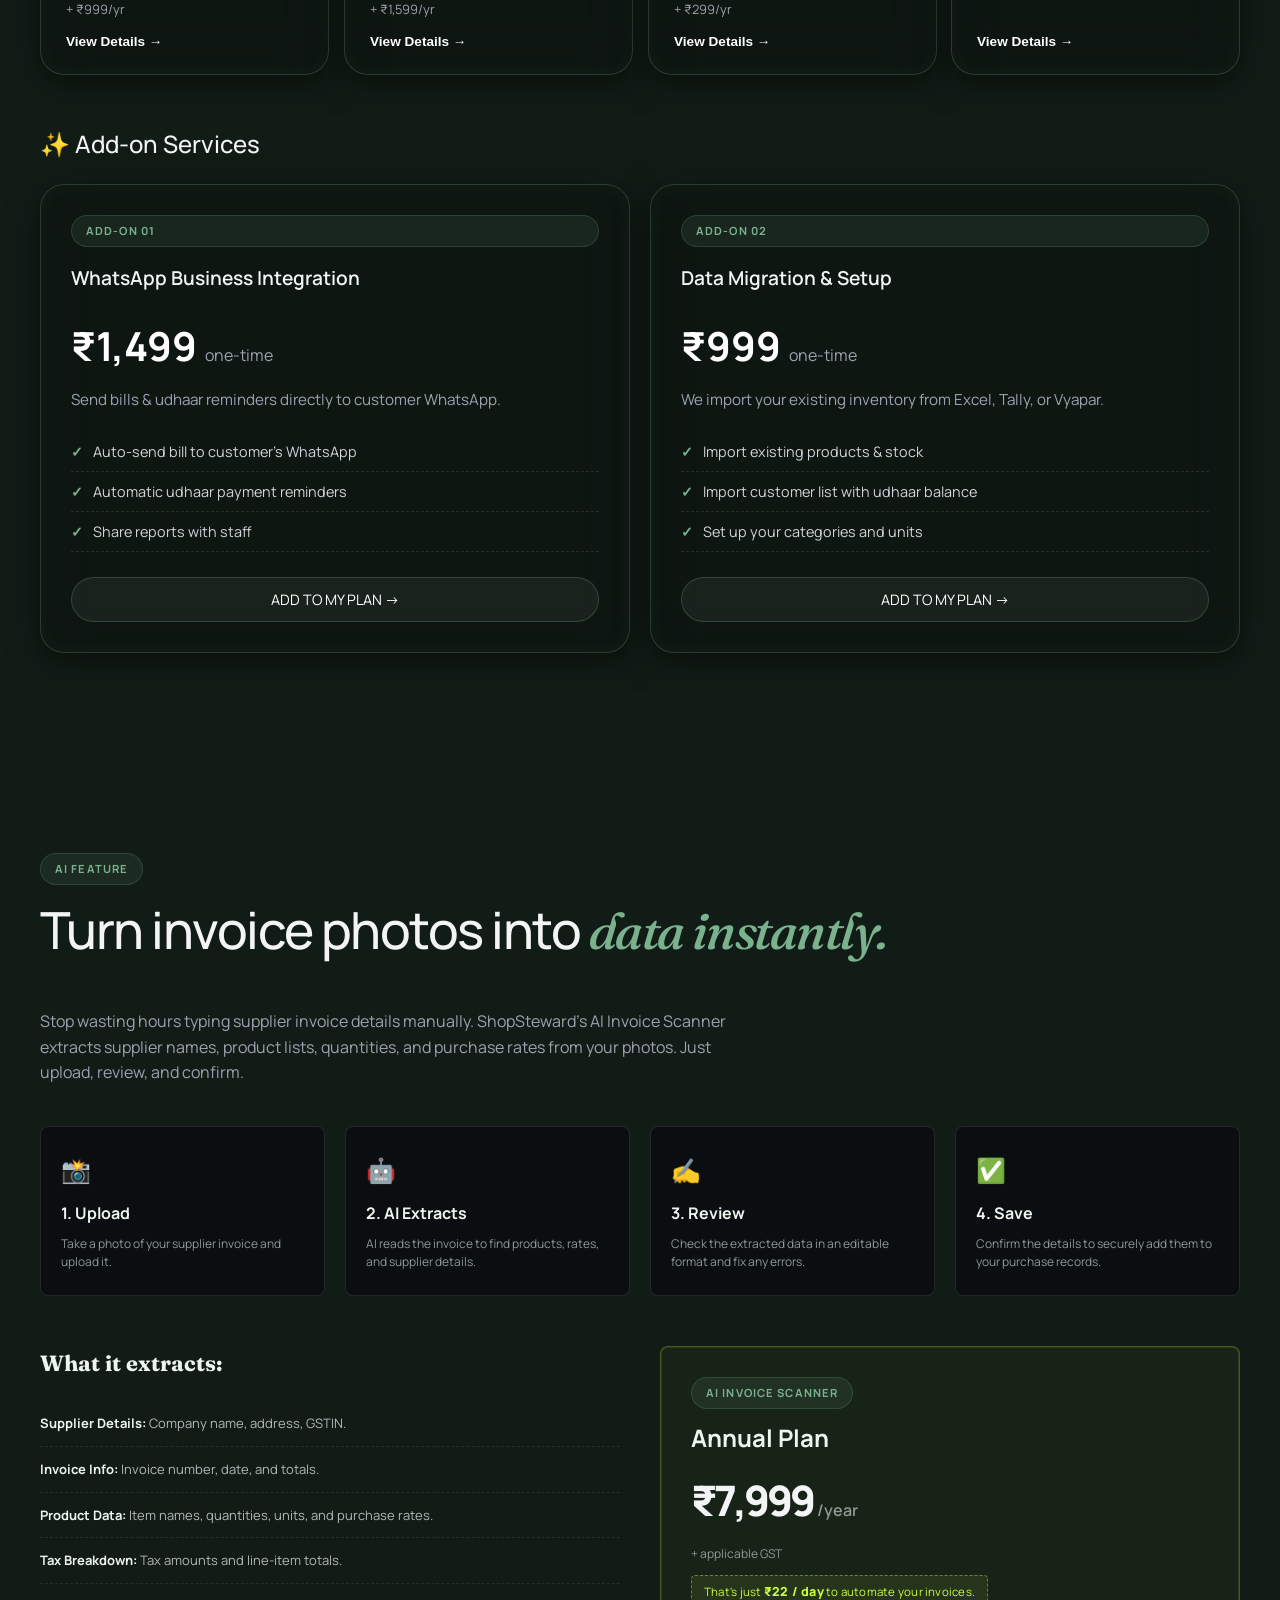
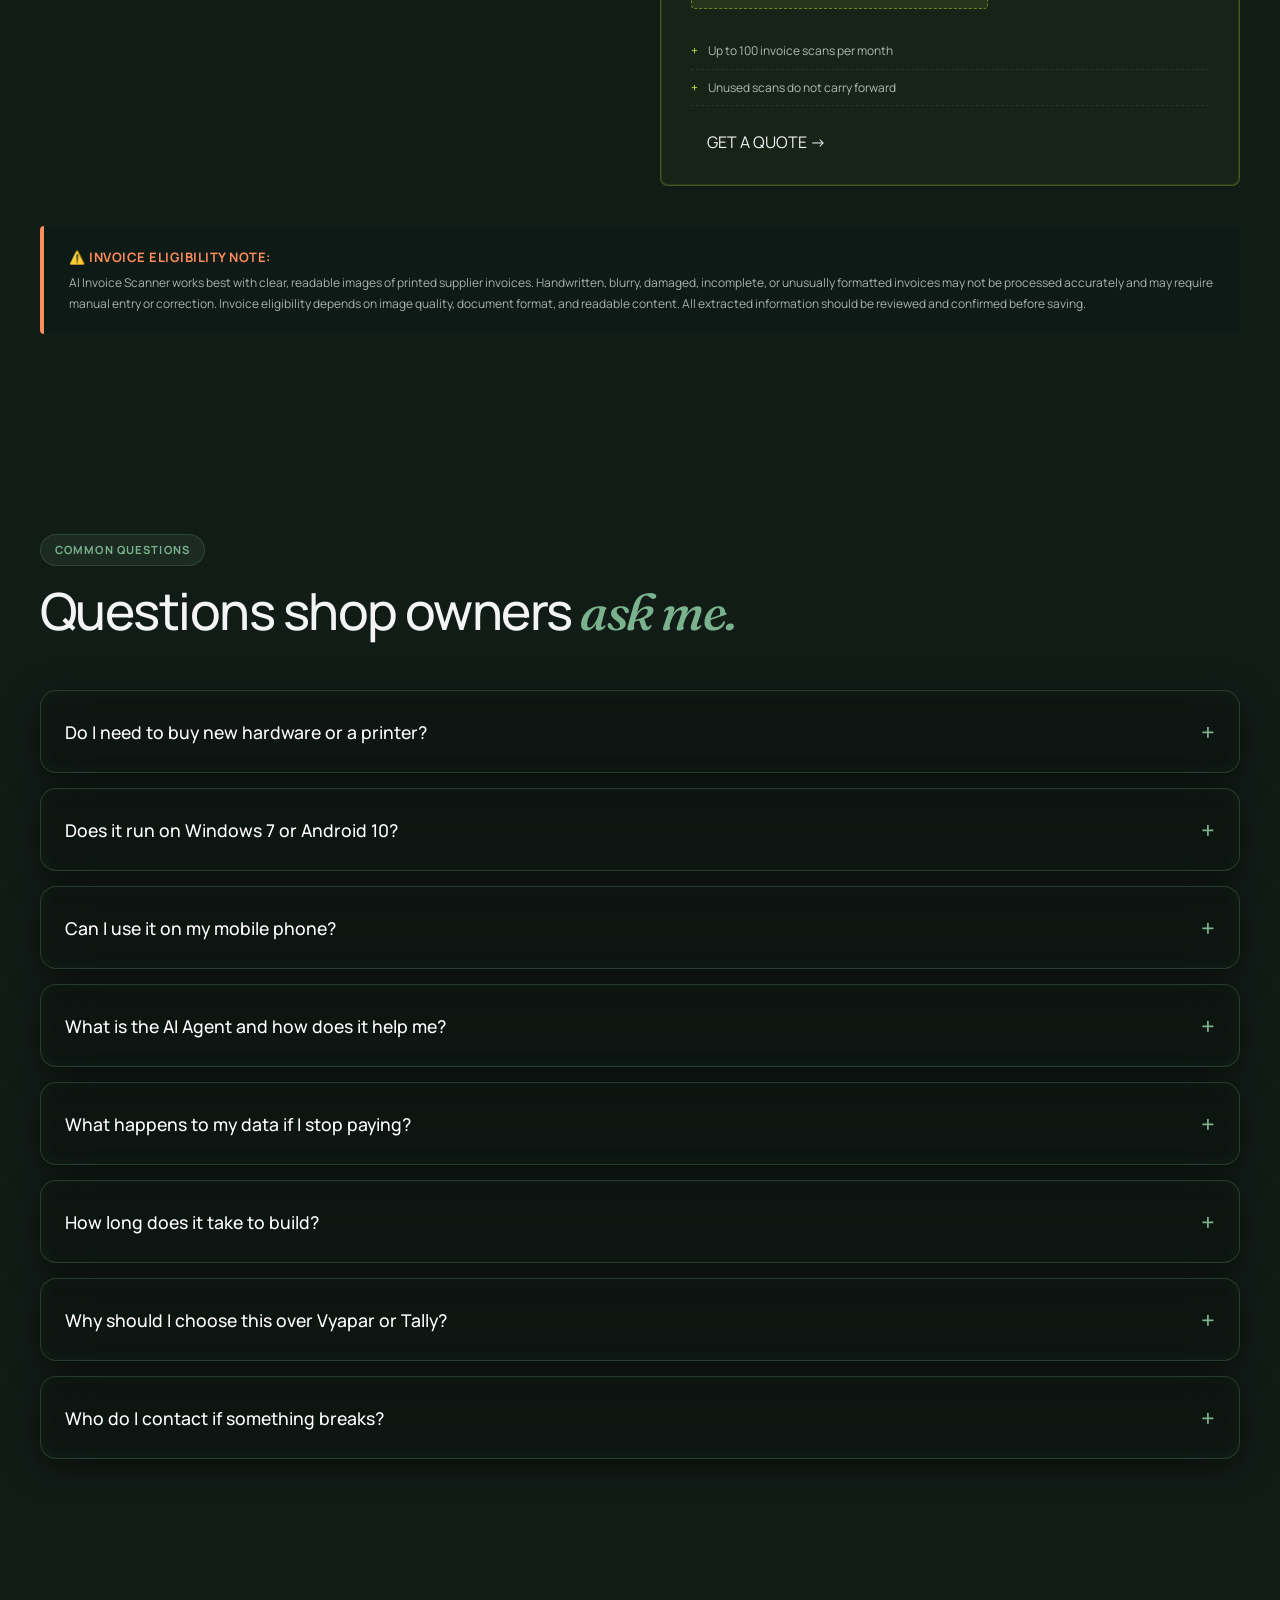
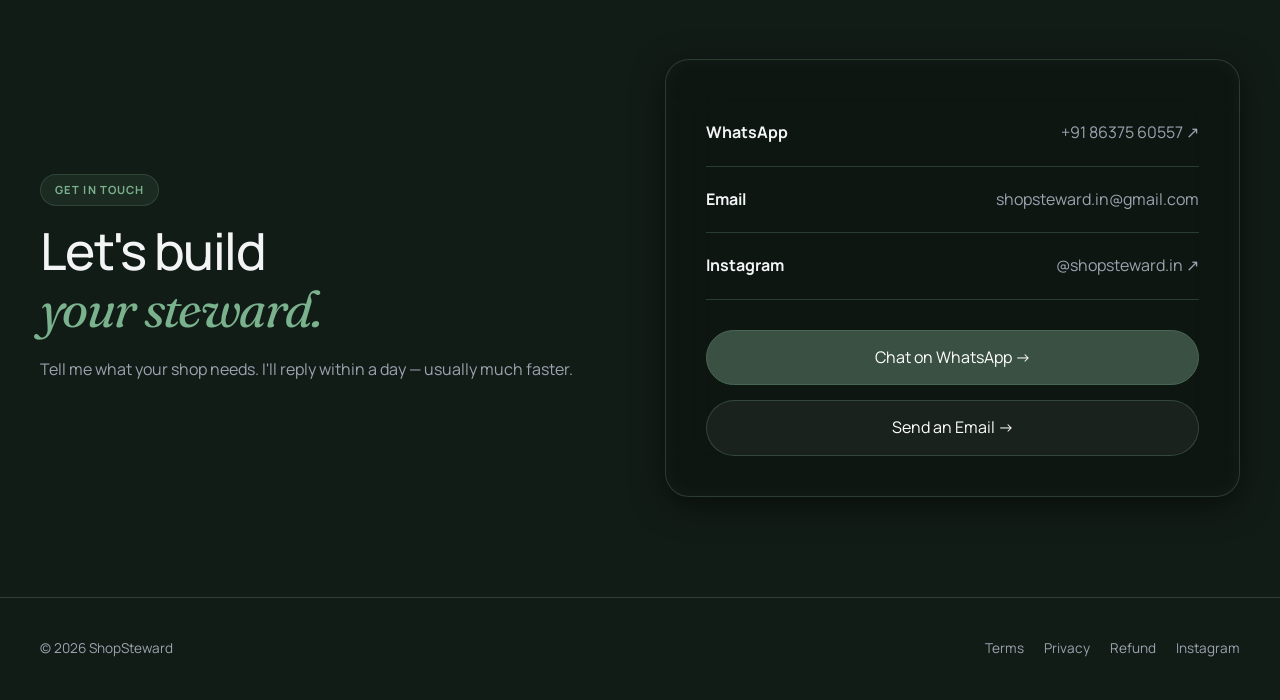
==== commit 90453d8a: "Update index.html" ====
--- a/index.html
+++ b/index.html
@@ -313,13 +313,13 @@
             <div class="testimonial-grid">
 
                 <div class="glass testimonial-card spotlight-card reveal">
-                    <p class="testi-quote">Pehle stock count karke register karne mein pura din nikal jaata tha. Ab ShopSteward ke saath stock har waqt mere table pe rehta hai — kaunsa product low hai, kya order karna hai, profit mein hoon ya ghate mein — sab kuch pata chalta hai. Mujhe motivation milti hai.</p>
+                    <p class="testi-quote"> "Pehle stock count karke register karne mein pura din nikal jaata tha. Ab ShopSteward ke saath stock har waqt mere table pe rehta hai — kaunsa product low hai, kya order karna hai, profit mein hoon ya ghate mein — sab kuch pata chalta hai. Mujhe motivation milti hai." </p>
                     <div class="testi-author"><b>Gourgopal Das</b><span>Krishi Bandhu</span></div>
                 </div>
 
                                 <div class="glass testimonial-card spotlight-card reveal">
-                    <p class="testi-quote">Mera sab hisaab aur billing ab mere haath mein, mere phone mein rehta hai — jahaan se chahoon access kar sakta hoon. Aur ye app mere dukaan ke liye hi bana hai, jaise main chahta tha. Ye ek perfect choice hai agar aap bhi apne business ko digitally strong karna chahte ho.</p>
-                    <div class="testi-author"><b>[Owner Name]</b><span>[Shop Name]</span></div>
+                    <p class="testi-quote"> "Mera sab hisaab aur billing ab mere haath mein, mere phone mein rehta hai — jahaan se chahoon access kar sakta hoon. Aur ye app mere dukaan ke liye hi bana hai, jaise main chahta tha. Ye ek perfect choice hai agar aap bhi apne business ko digitally strong karna chahte ho." </p>
+                    <div class="testi-author"><b>Dibakar Ghosh</b><span>GHOSH MEDICAL</span></div>
                 </div>
 
             </div>
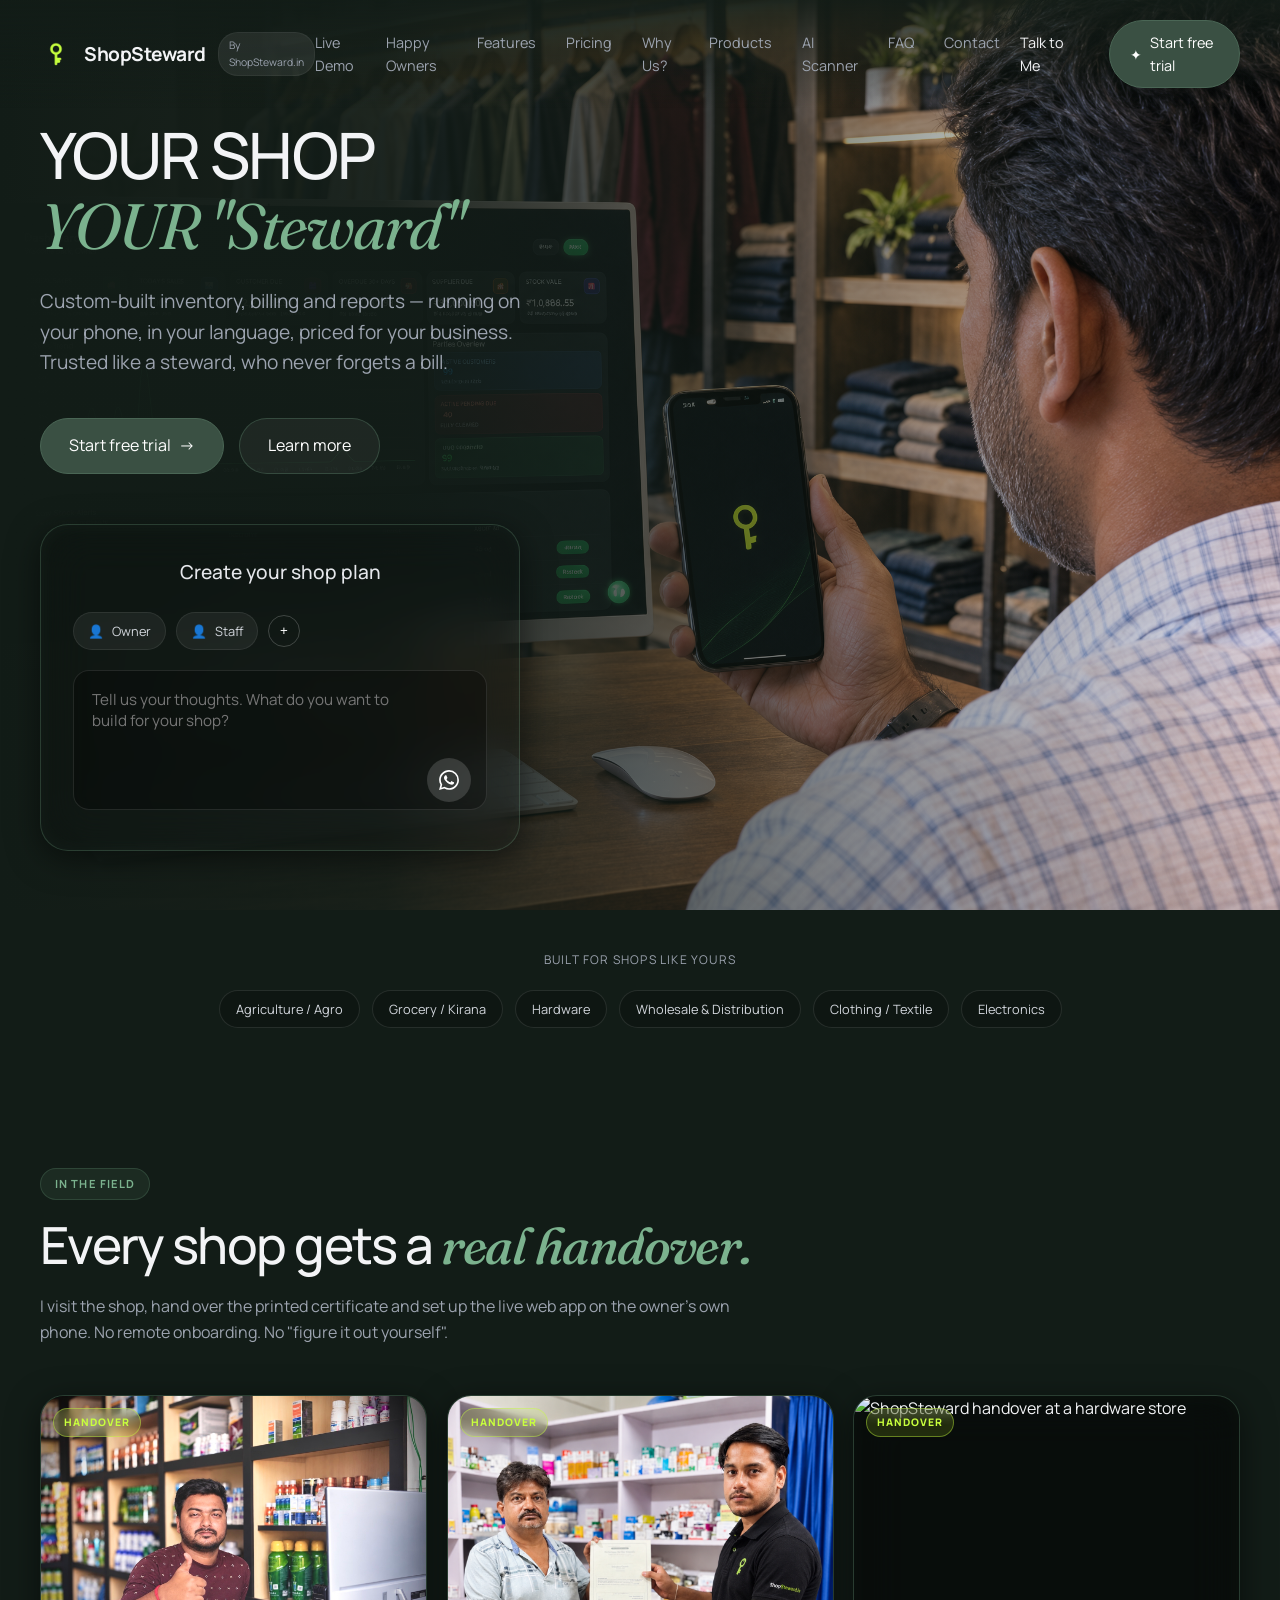
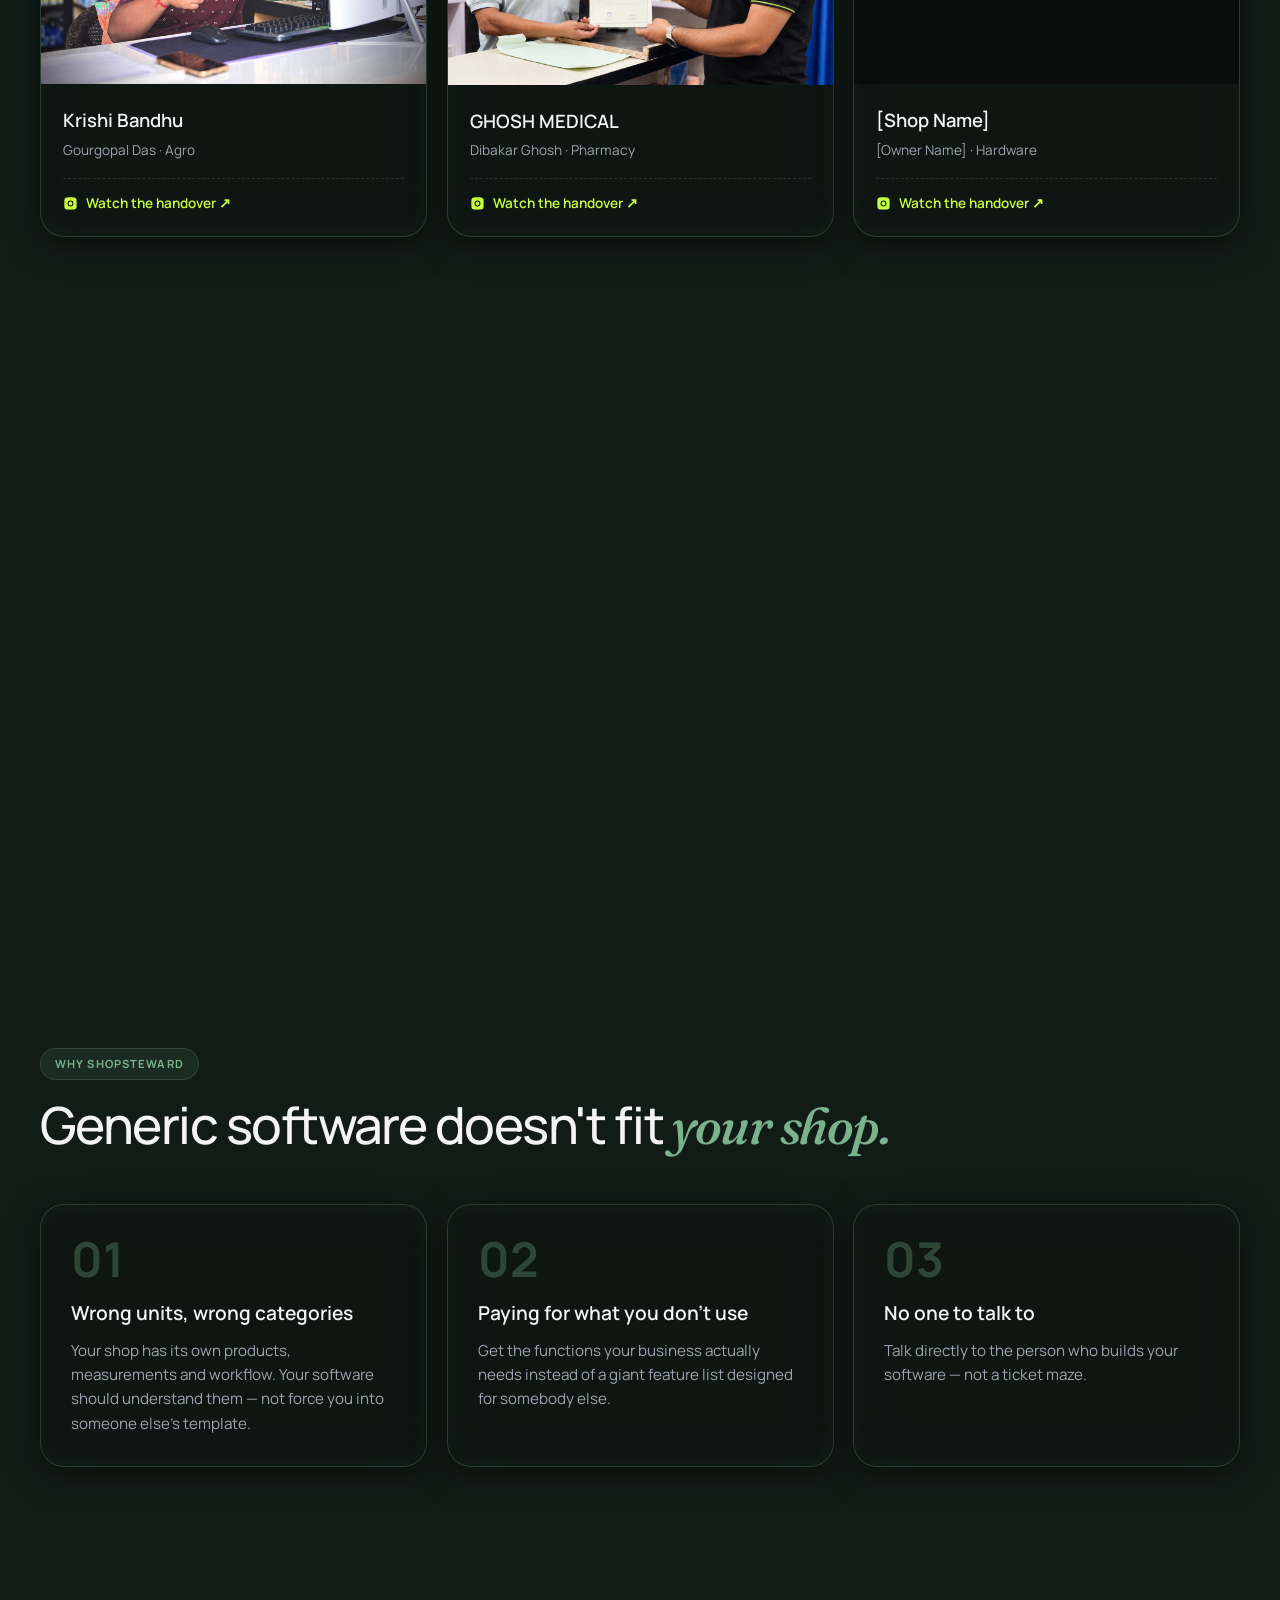
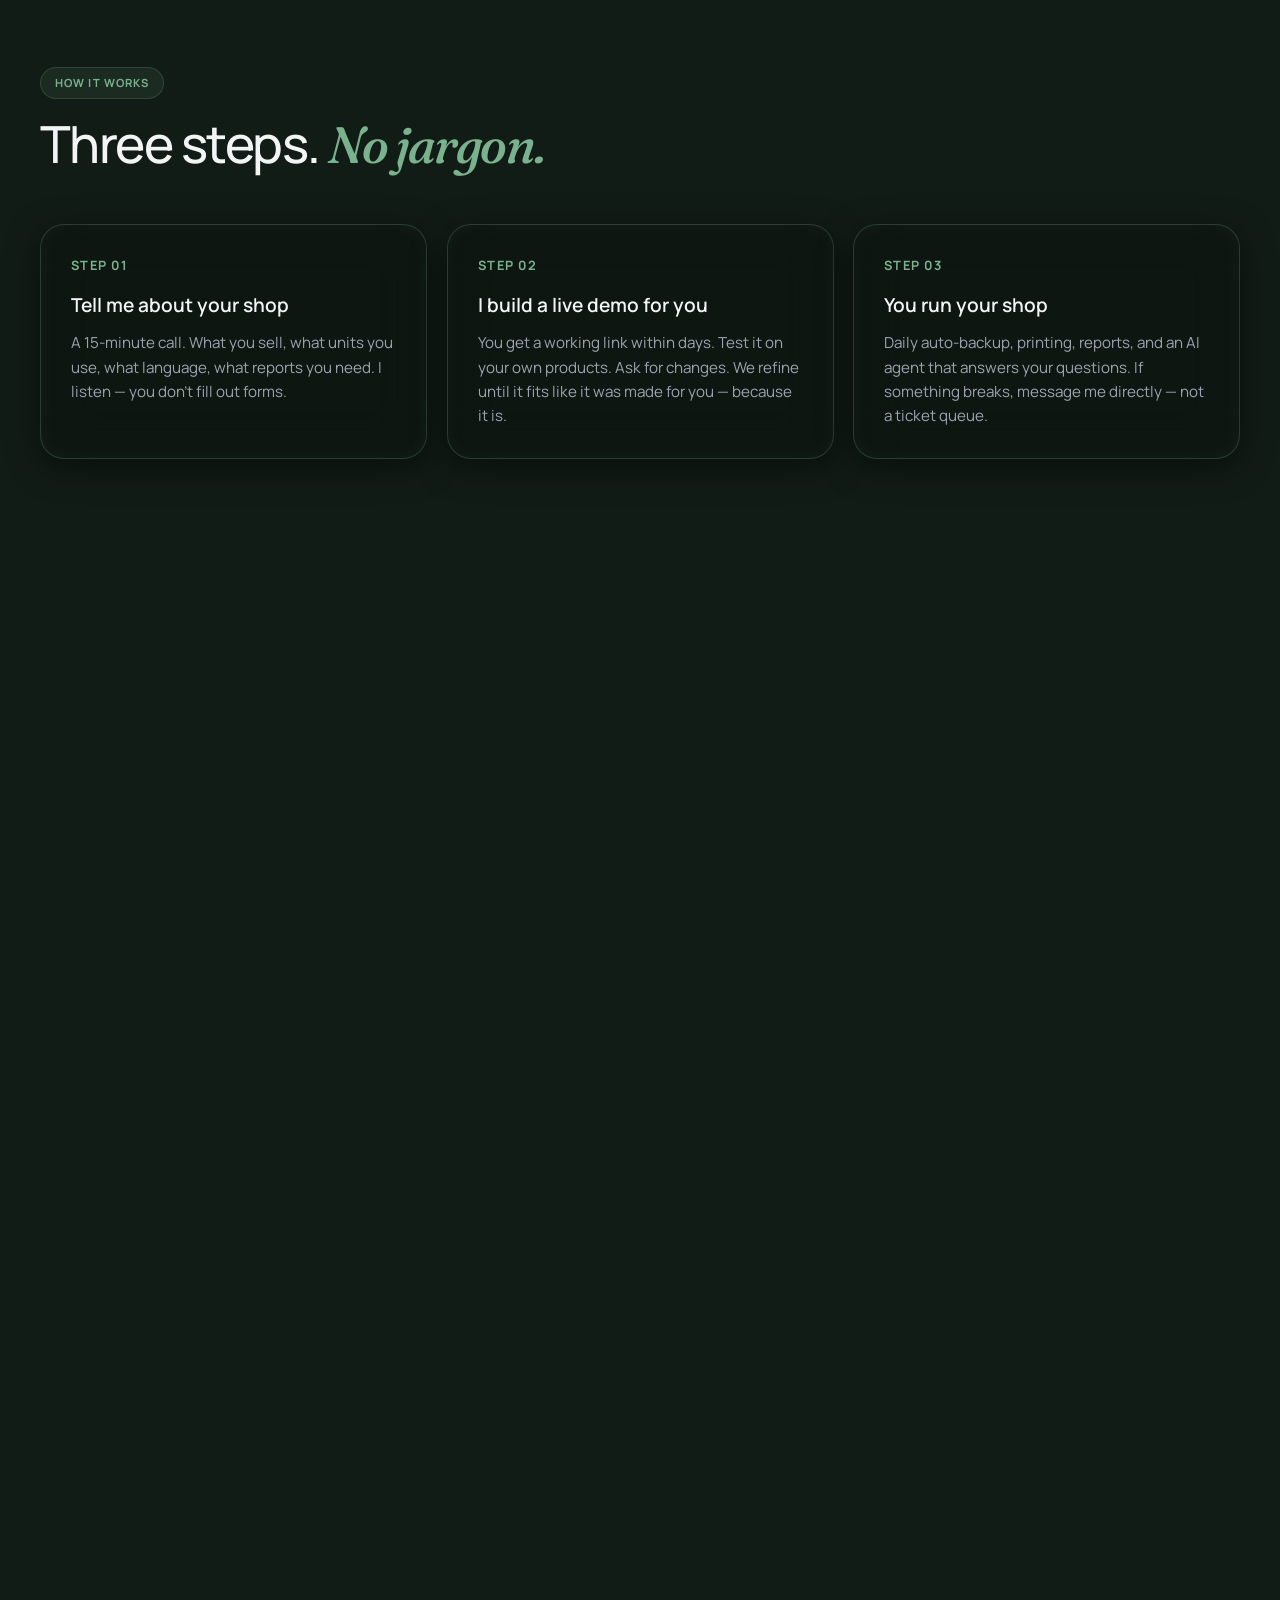
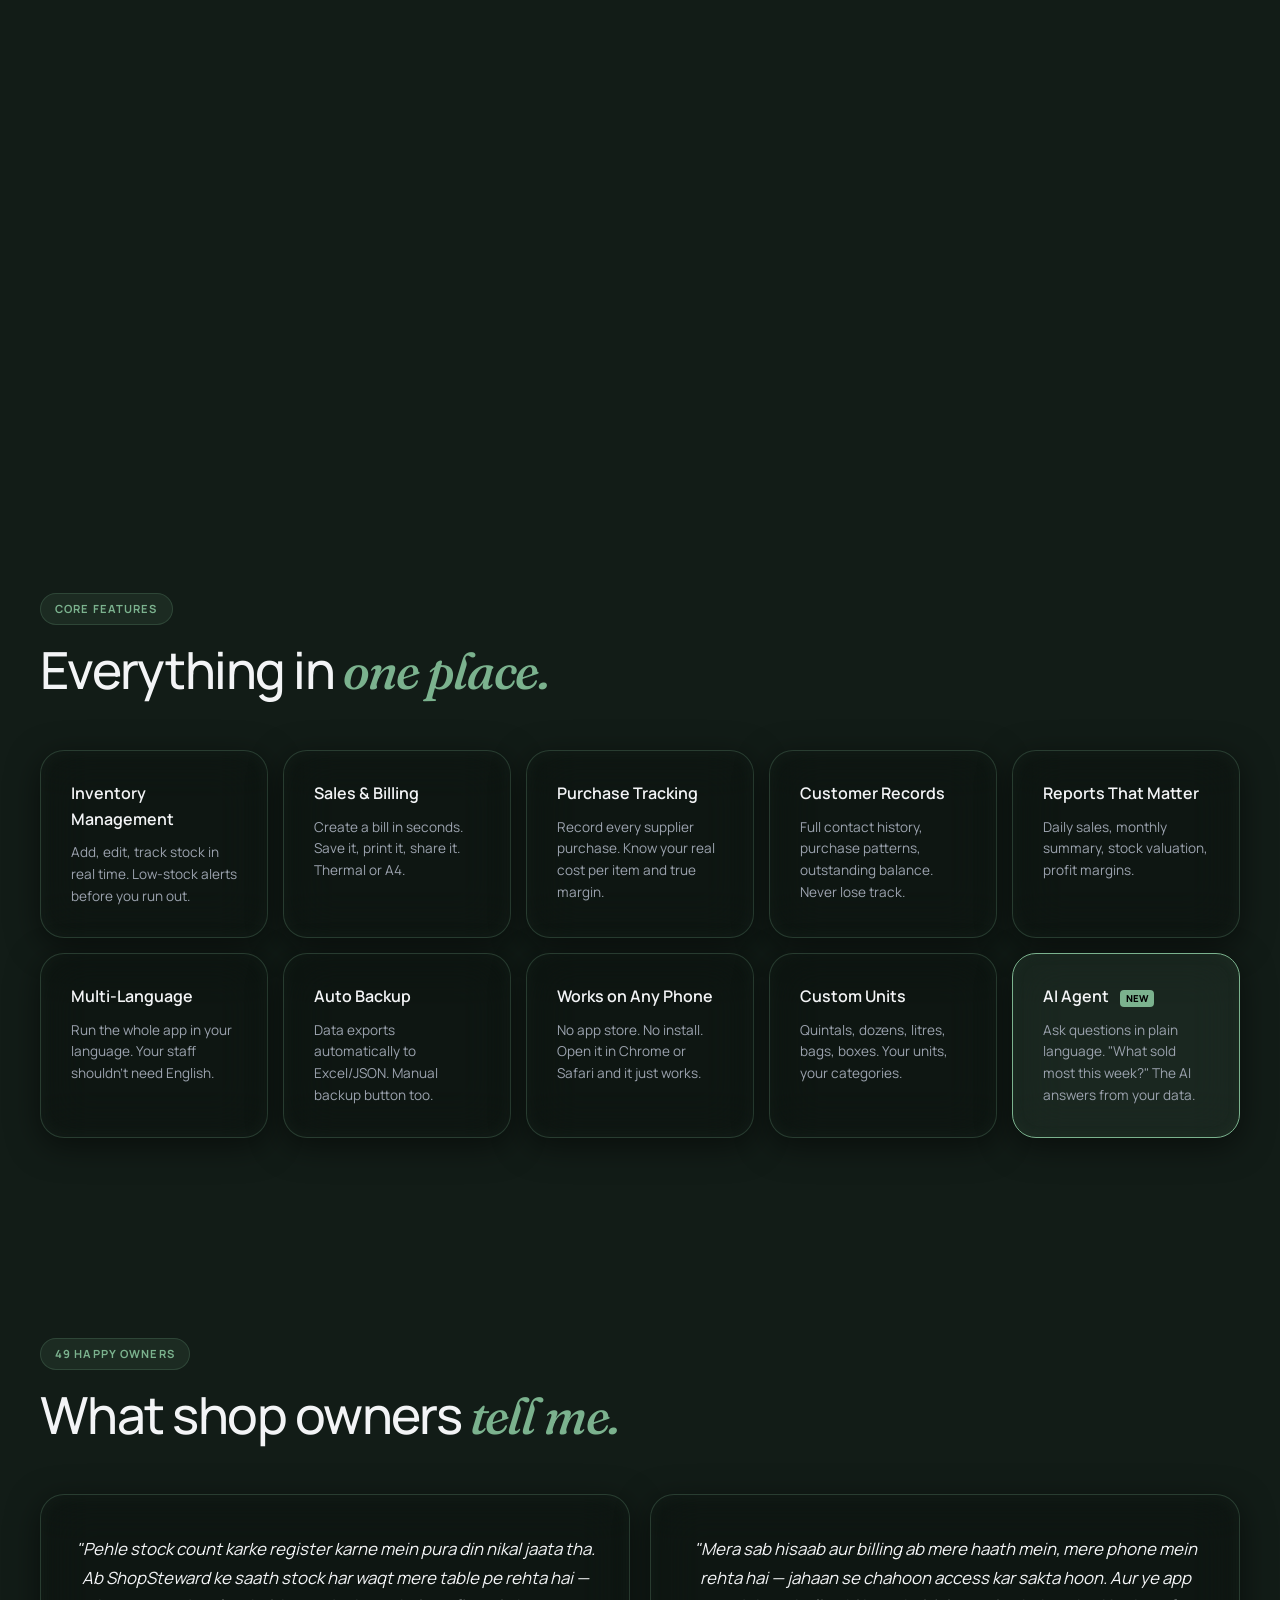
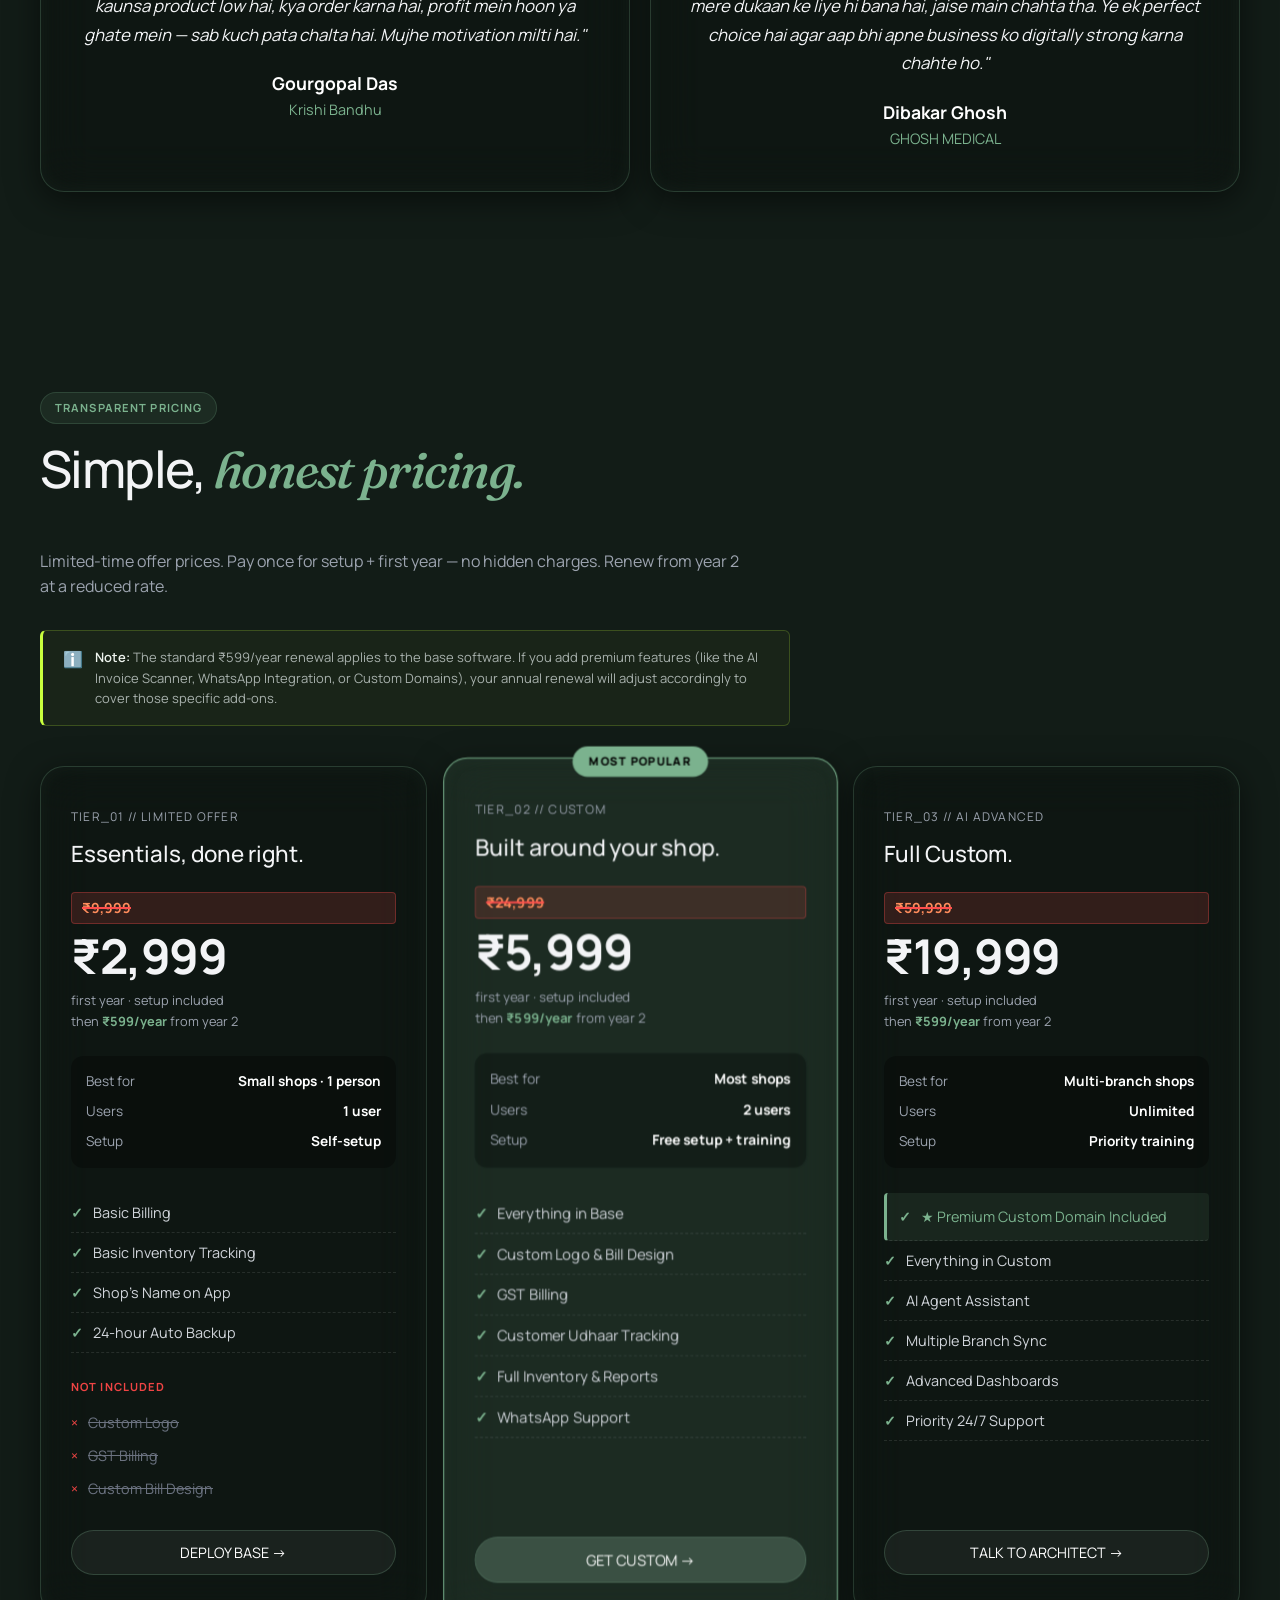
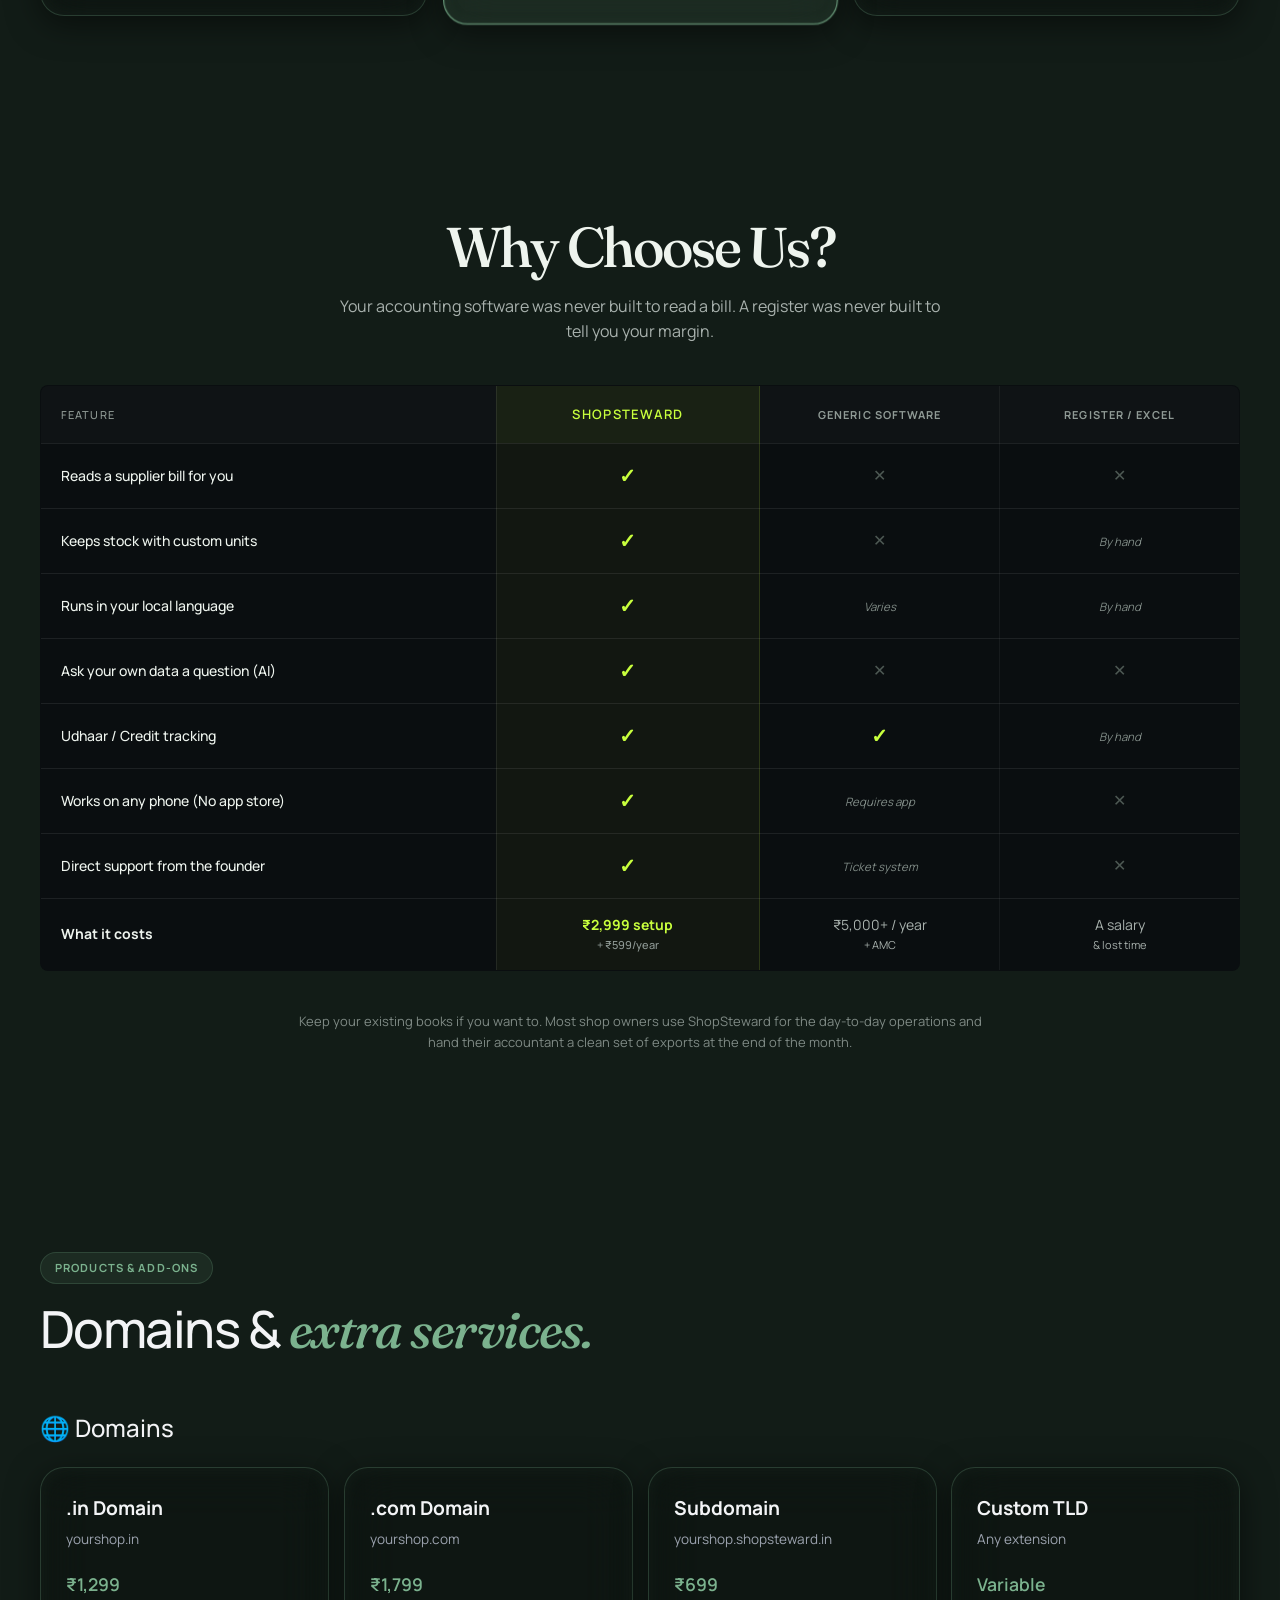
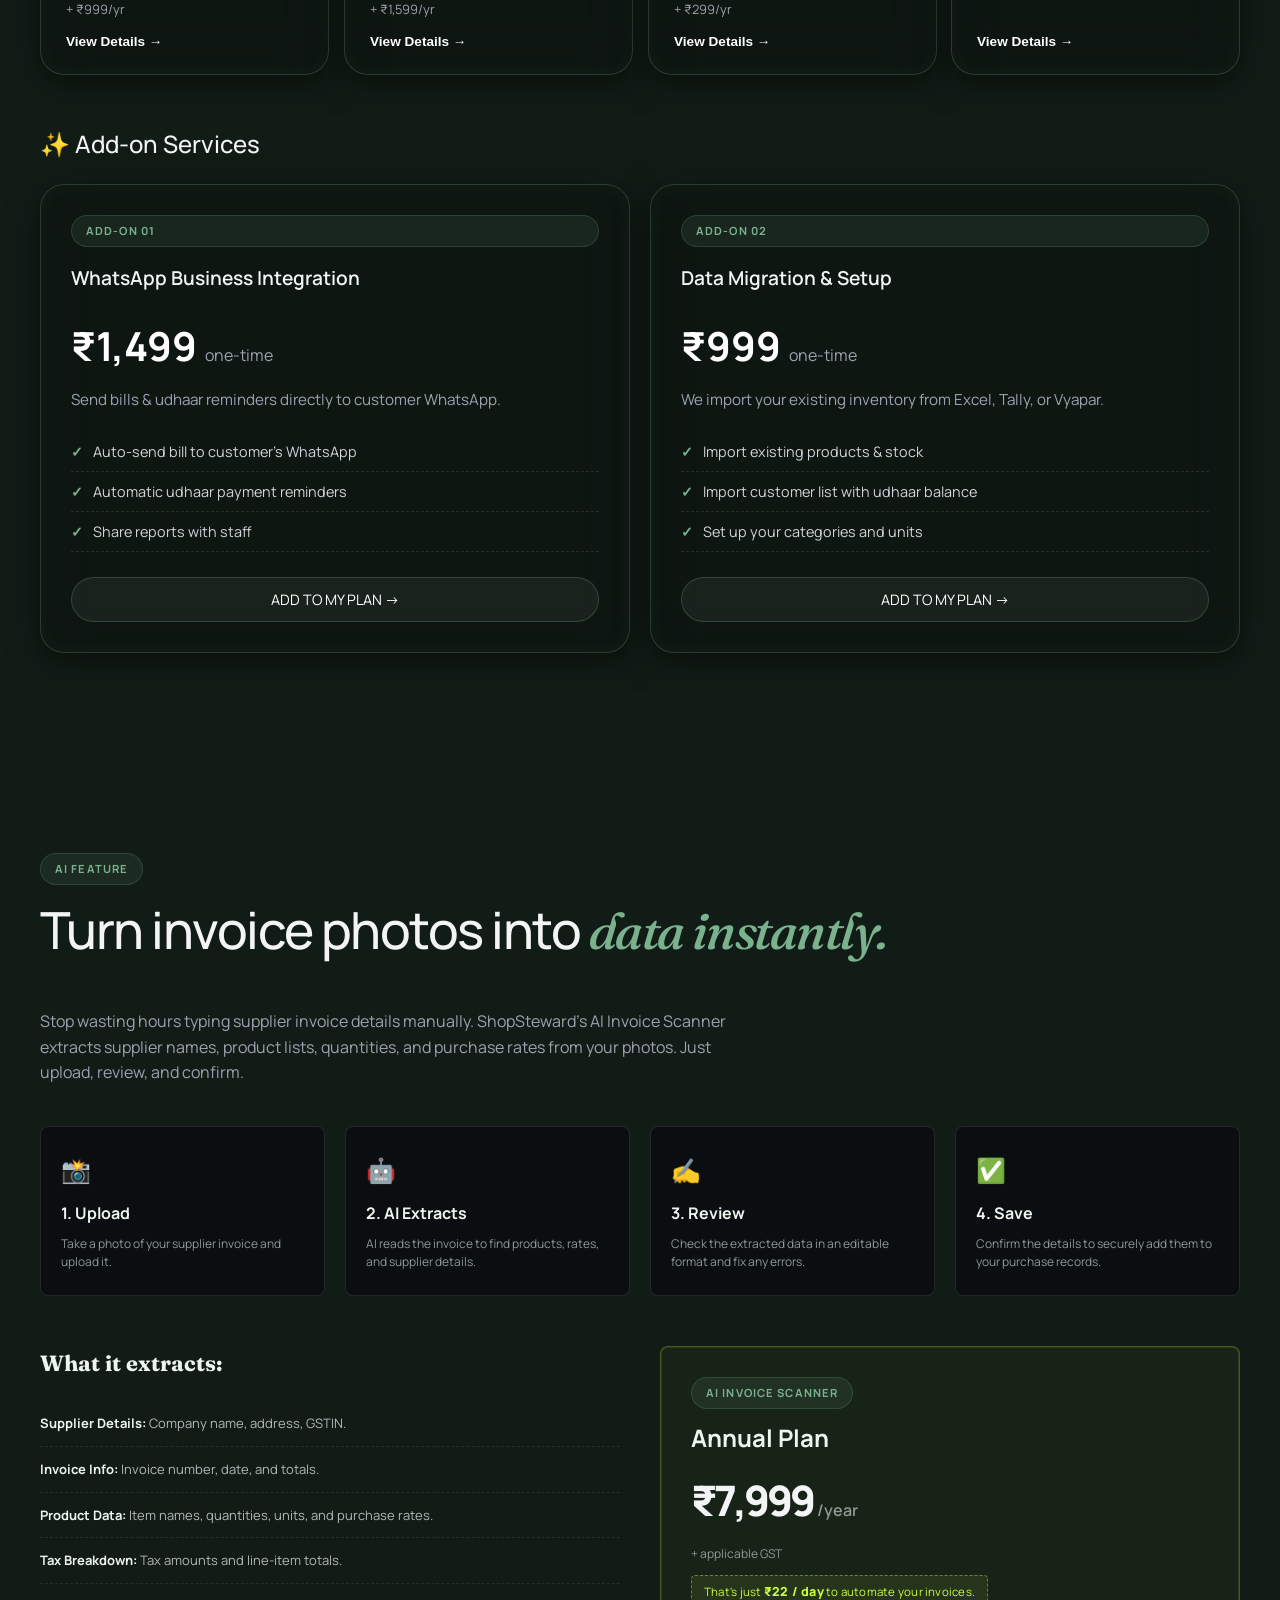
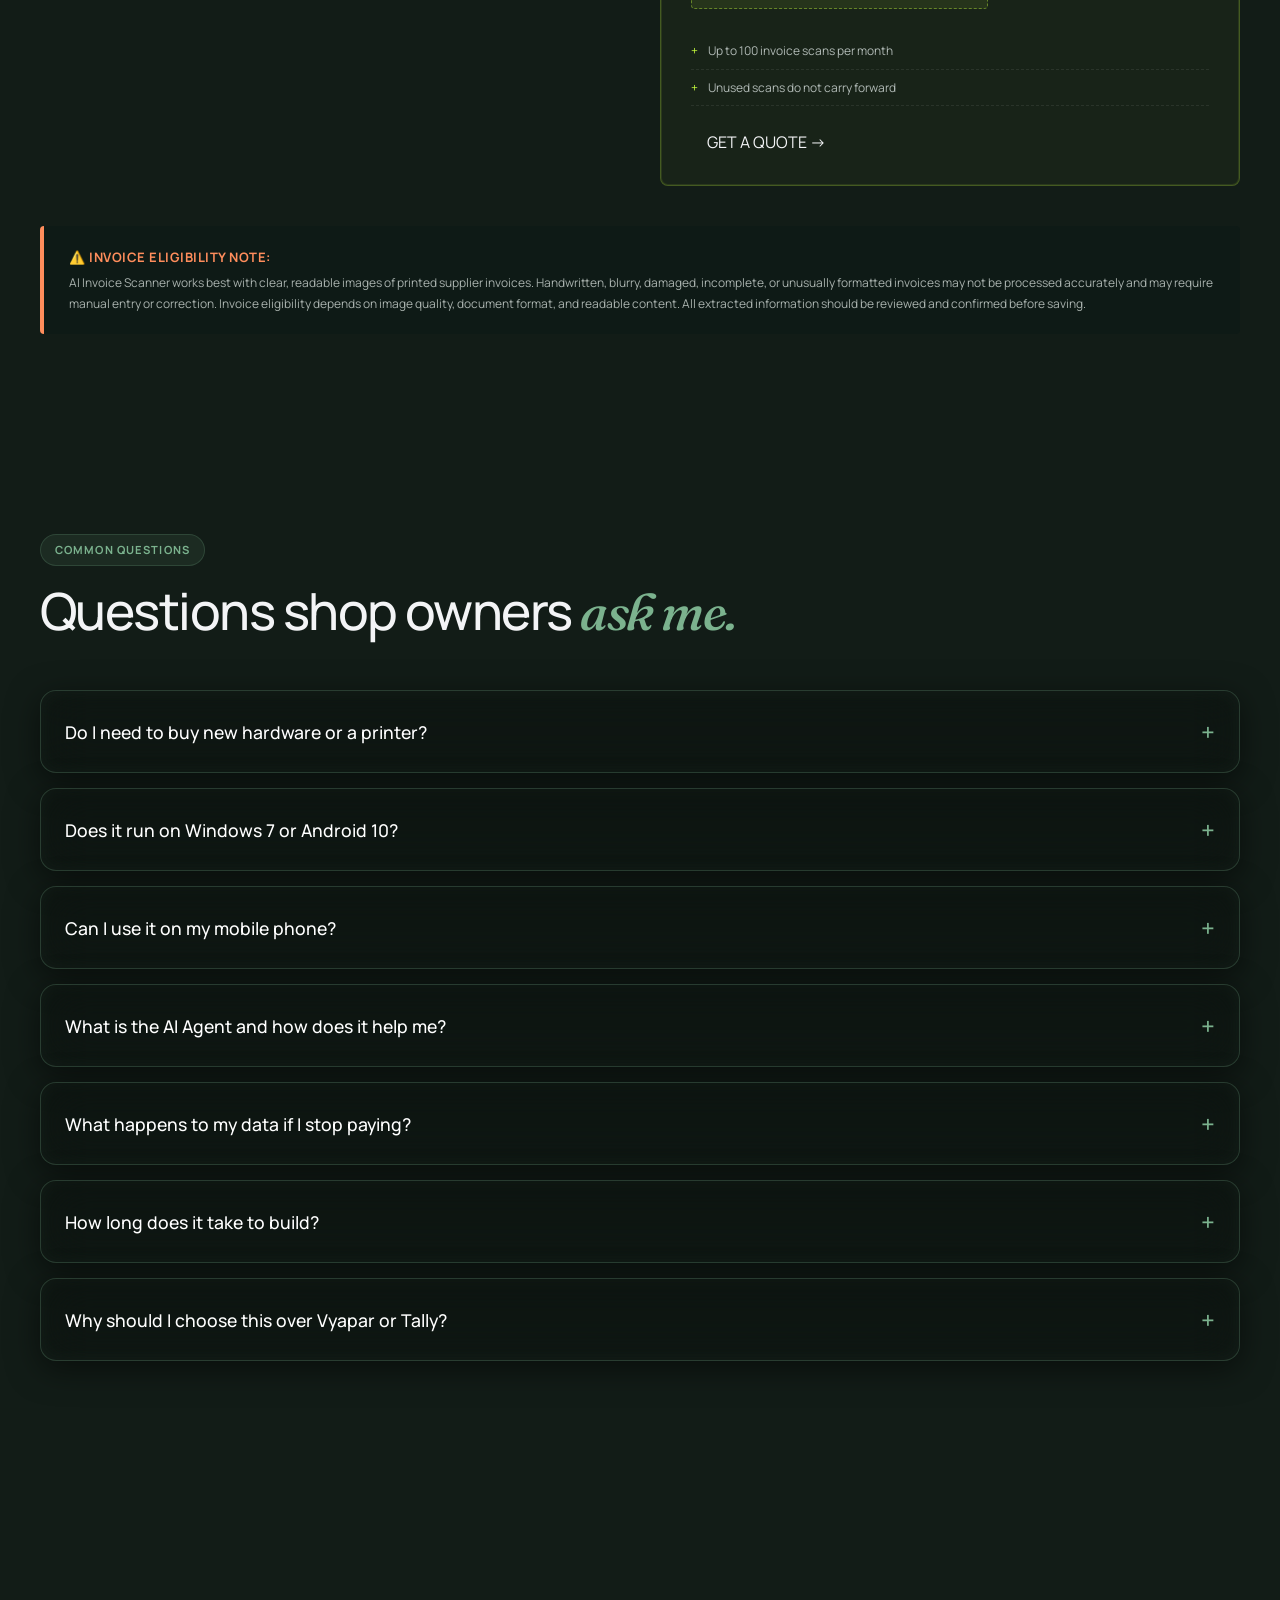
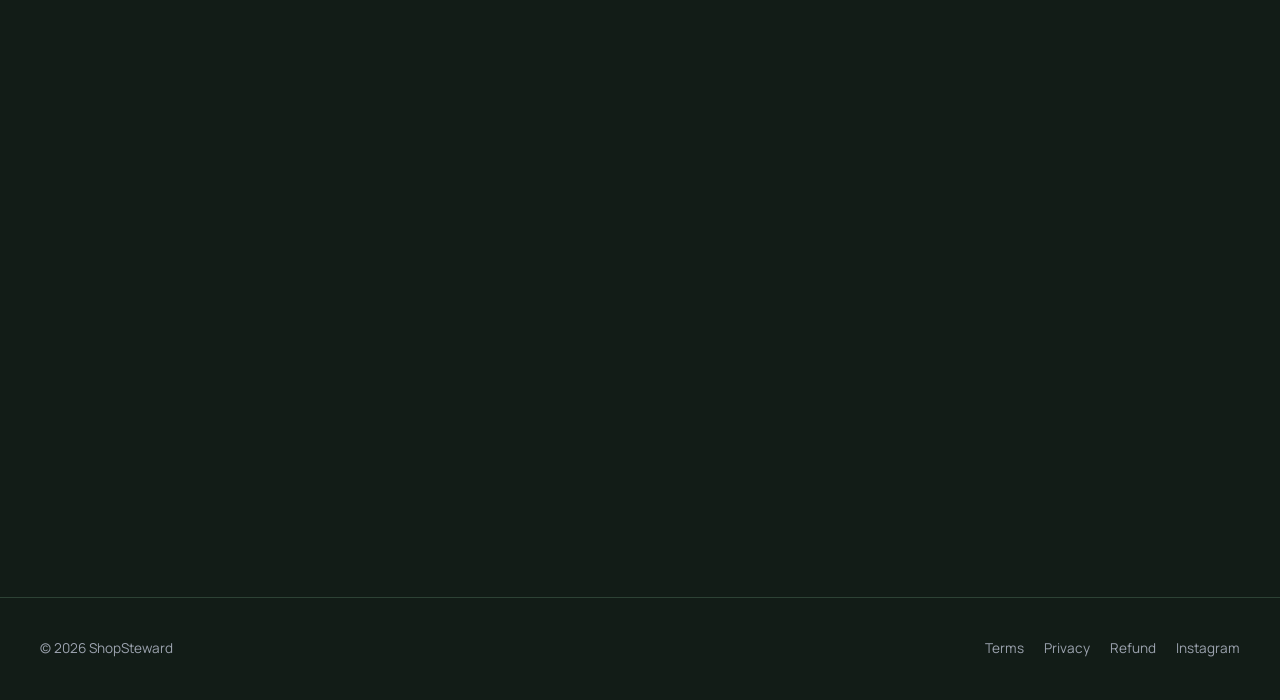
==== commit 70a848f2: "Update index.html" ====
--- a/index.html
+++ b/index.html
@@ -152,7 +152,7 @@
                     <div class="showcase-body">
                         <h3>GHOSH MEDICAL</h3>
                         <p class="showcase-meta">Dibakar Ghosh · Pharmacy</p>
-                        <a class="showcase-ig" href="https://www.instagram.com/reel/De0ZPMOSRbR/?utm_source=ig_web_copy_link&dlrf=MWQ1ZGUxMzBkMA==&srtk=MWQ1ZGUxMzBkMA==" target="_blank" rel="noopener">
+                        <a class="showcase-ig" href="https://www.instagram.com/reel/DfBW1LXyYwb/?utm_source=ig_web_copy_link&rpxt=MWQ1ZGUxMzBkMA==&srtk=MWQ1ZGUxMzBkMA=="_blank" rel="noopener">
                             <svg viewBox="0 0 24 24" width="15" height="15" fill="currentColor" aria-hidden="true"><path d="M12 2.16c3.2 0 3.58.01 4.85.07 1.17.05 1.8.25 2.23.41.56.22.96.48 1.38.9.42.42.68.82.9 1.38.16.42.36 1.06.41 2.23.06 1.27.07 1.65.07 4.85s-.01 3.58-.07 4.85c-.05 1.17-.25 1.8-.41 2.23-.22.56-.48.96-.9 1.38-.42.42-.82.68-1.38.9-.42.16-1.06.36-2.23.41-1.27.06-1.65.07-4.85.07s-3.58-.01-4.85-.07c-1.17-.05-1.8-.25-2.23-.41a3.8 3.8 0 0 1-1.38-.9 3.8 3.8 0 0 1-.9-1.38c-.16-.42-.36-1.06-.41-2.23C2.17 15.58 2.16 15.2 2.16 12s.01-3.58.07-4.85c.05-1.17.25-1.8.41-2.23.22-.56.48-.96.9-1.38.42-.42.82-.68 1.38-.9.42-.16 1.06-.36 2.23-.41C8.42 2.17 8.8 2.16 12 2.16Zm0 5.18a4.66 4.66 0 1 0 0 9.32 4.66 4.66 0 0 0 0-9.32Zm0 7.69a3.03 3.03 0 1 1 0-6.06 3.03 3.03 0 0 1 0 6.06Zm5.93-7.87a1.09 1.09 0 1 1-2.18 0 1.09 1.09 0 0 1 2.18 0Z"/></svg>
                             Watch the handover ↗
                         </a>
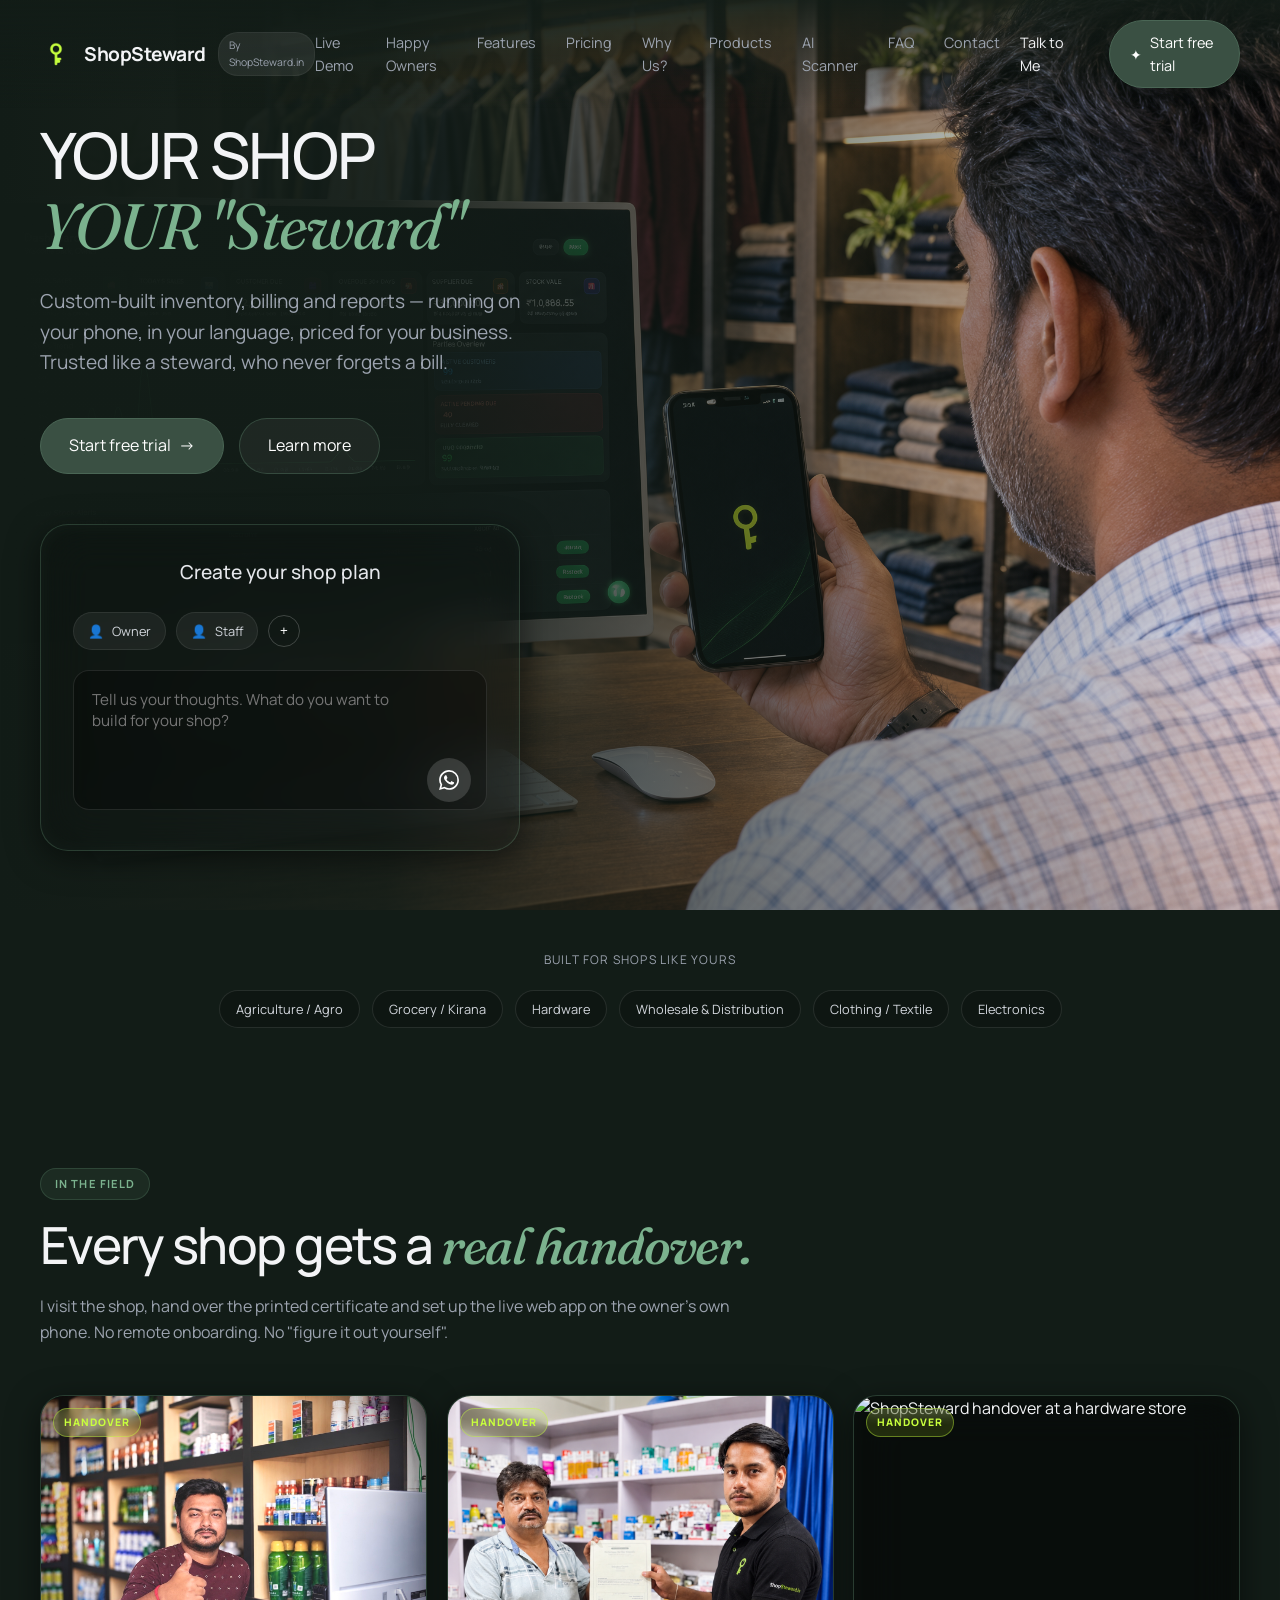
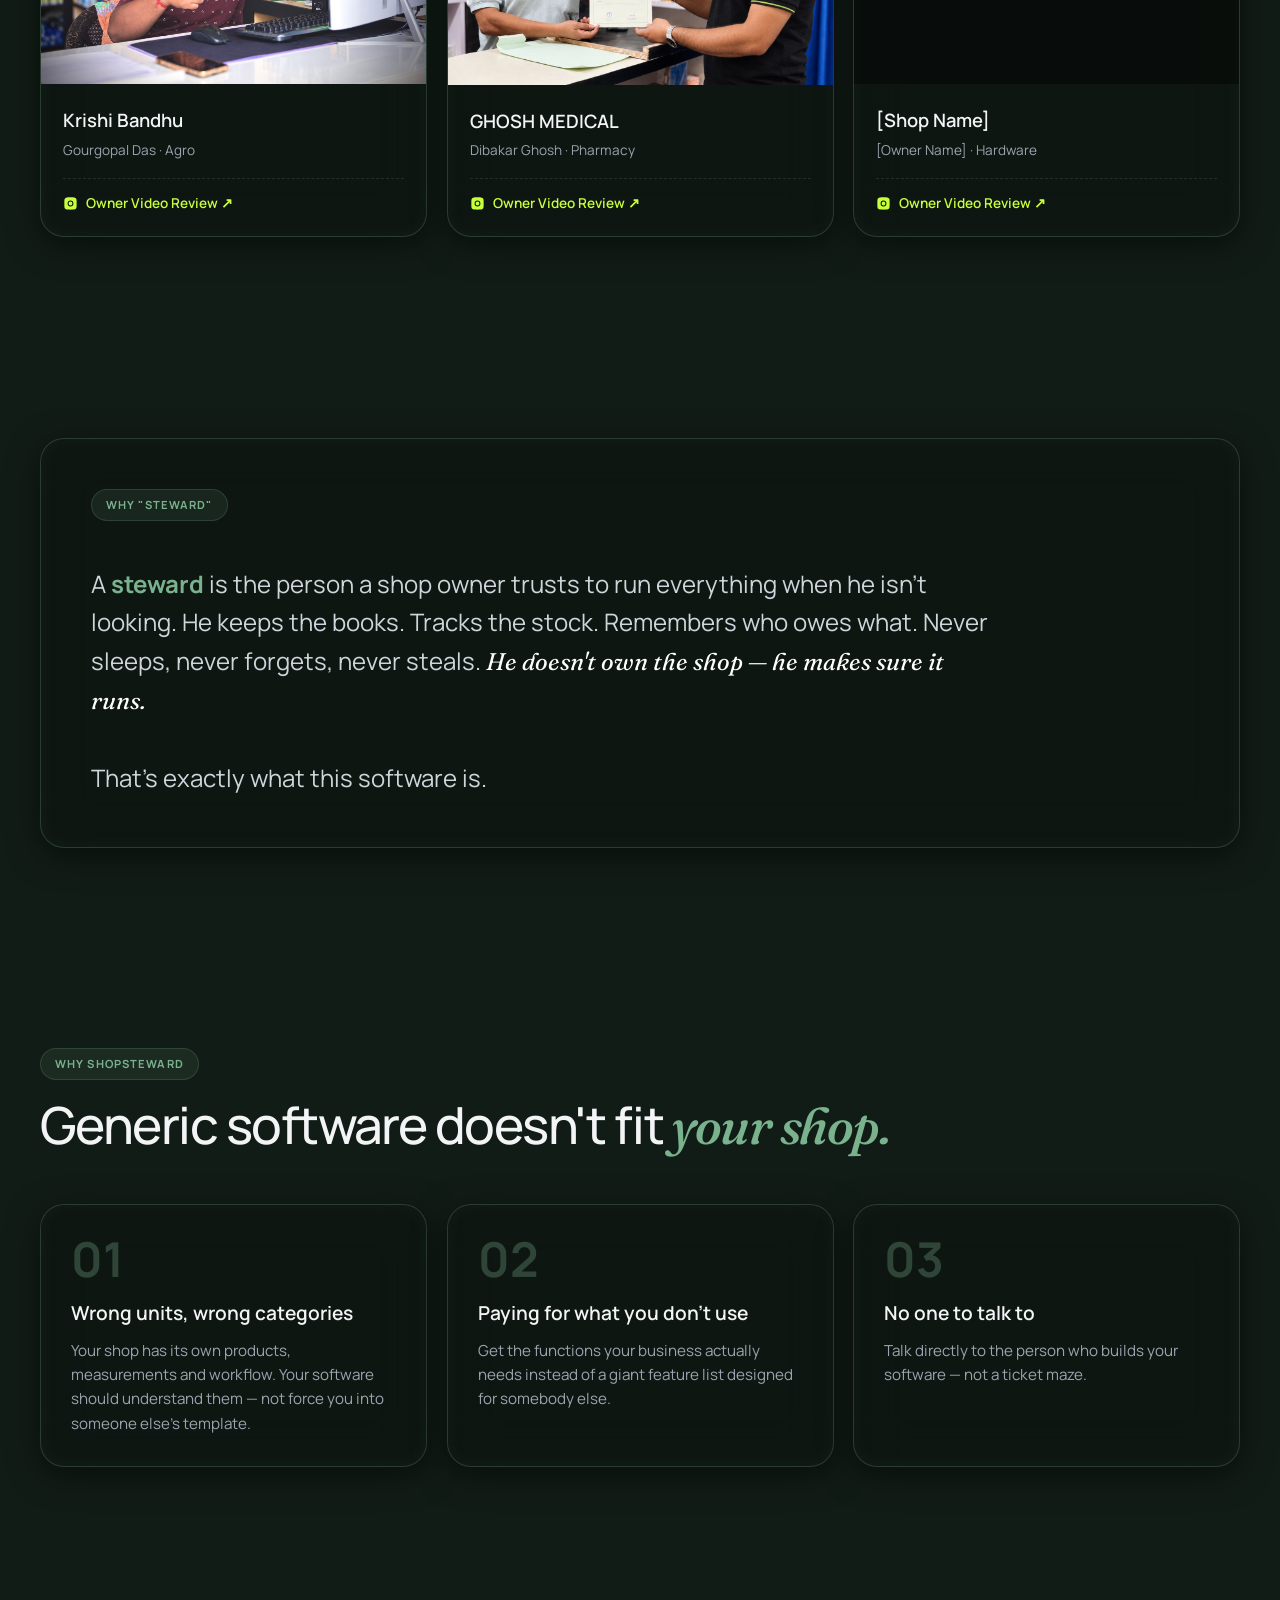
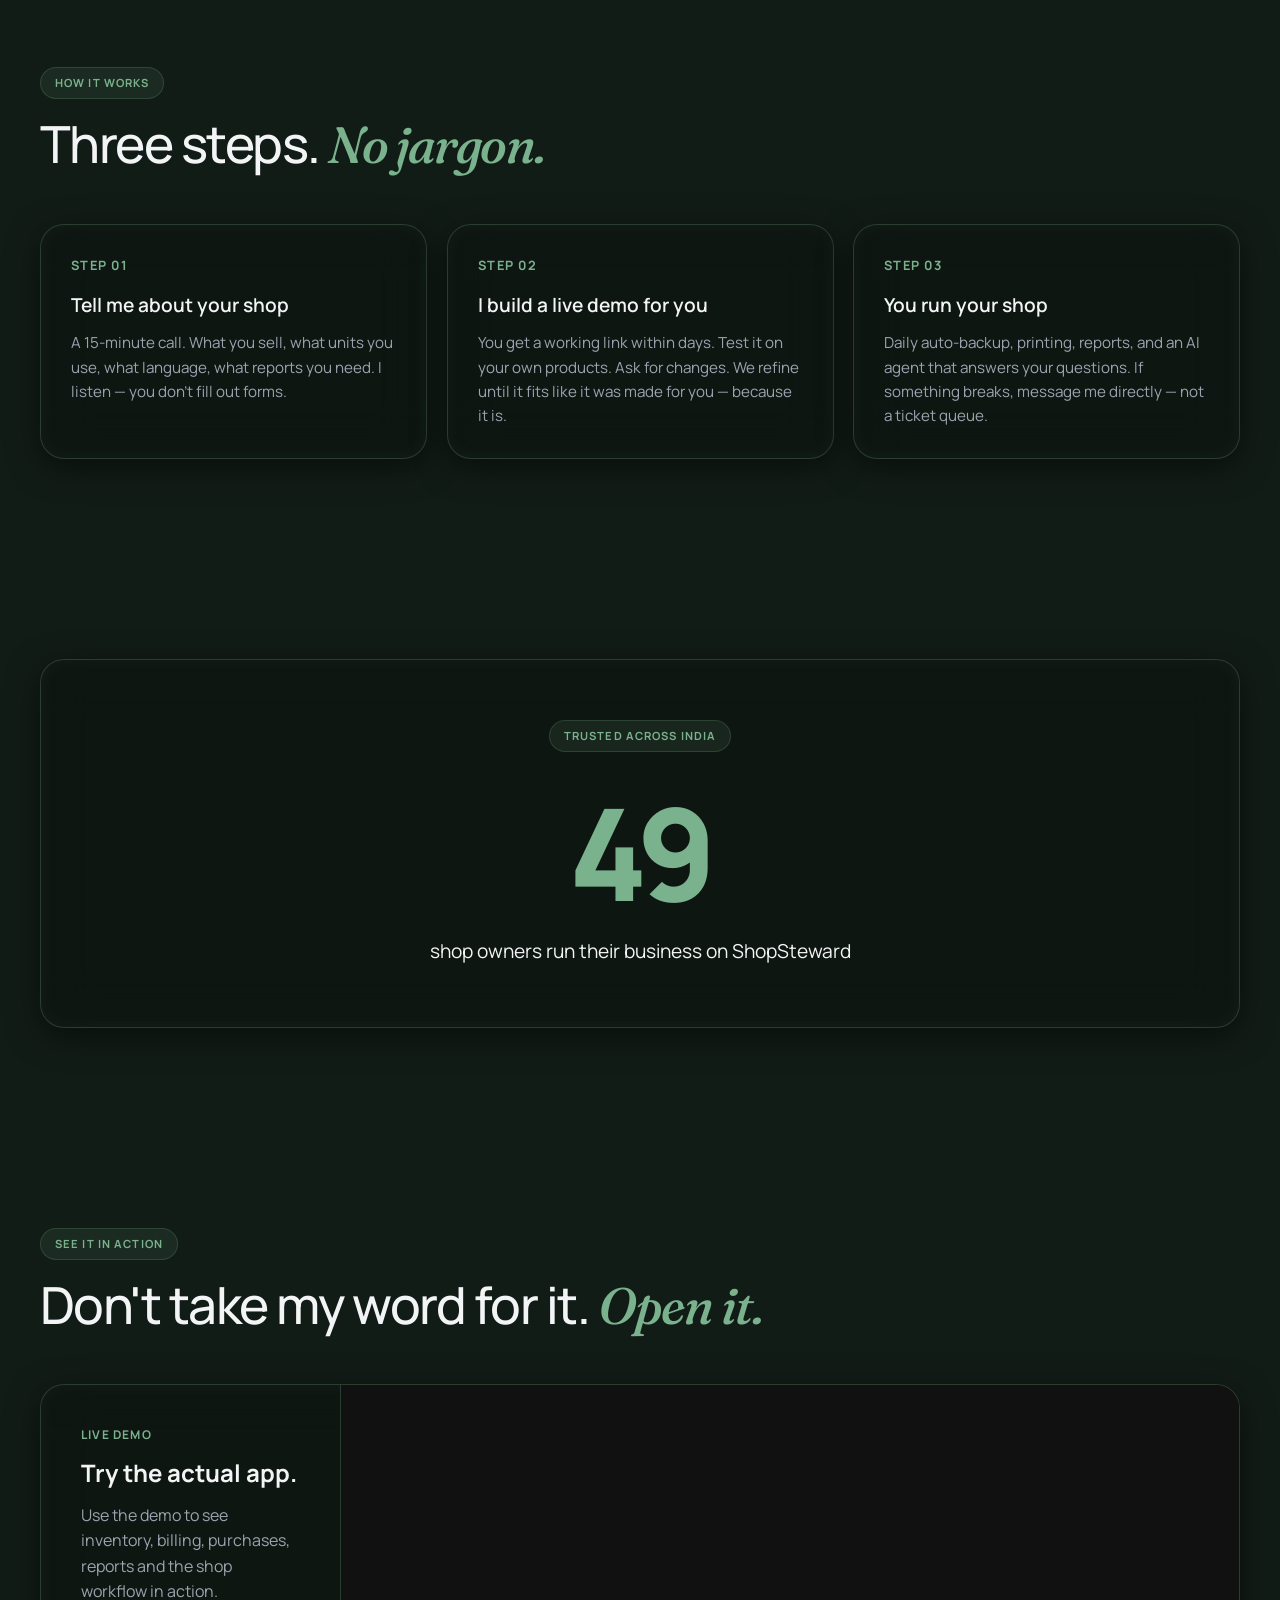
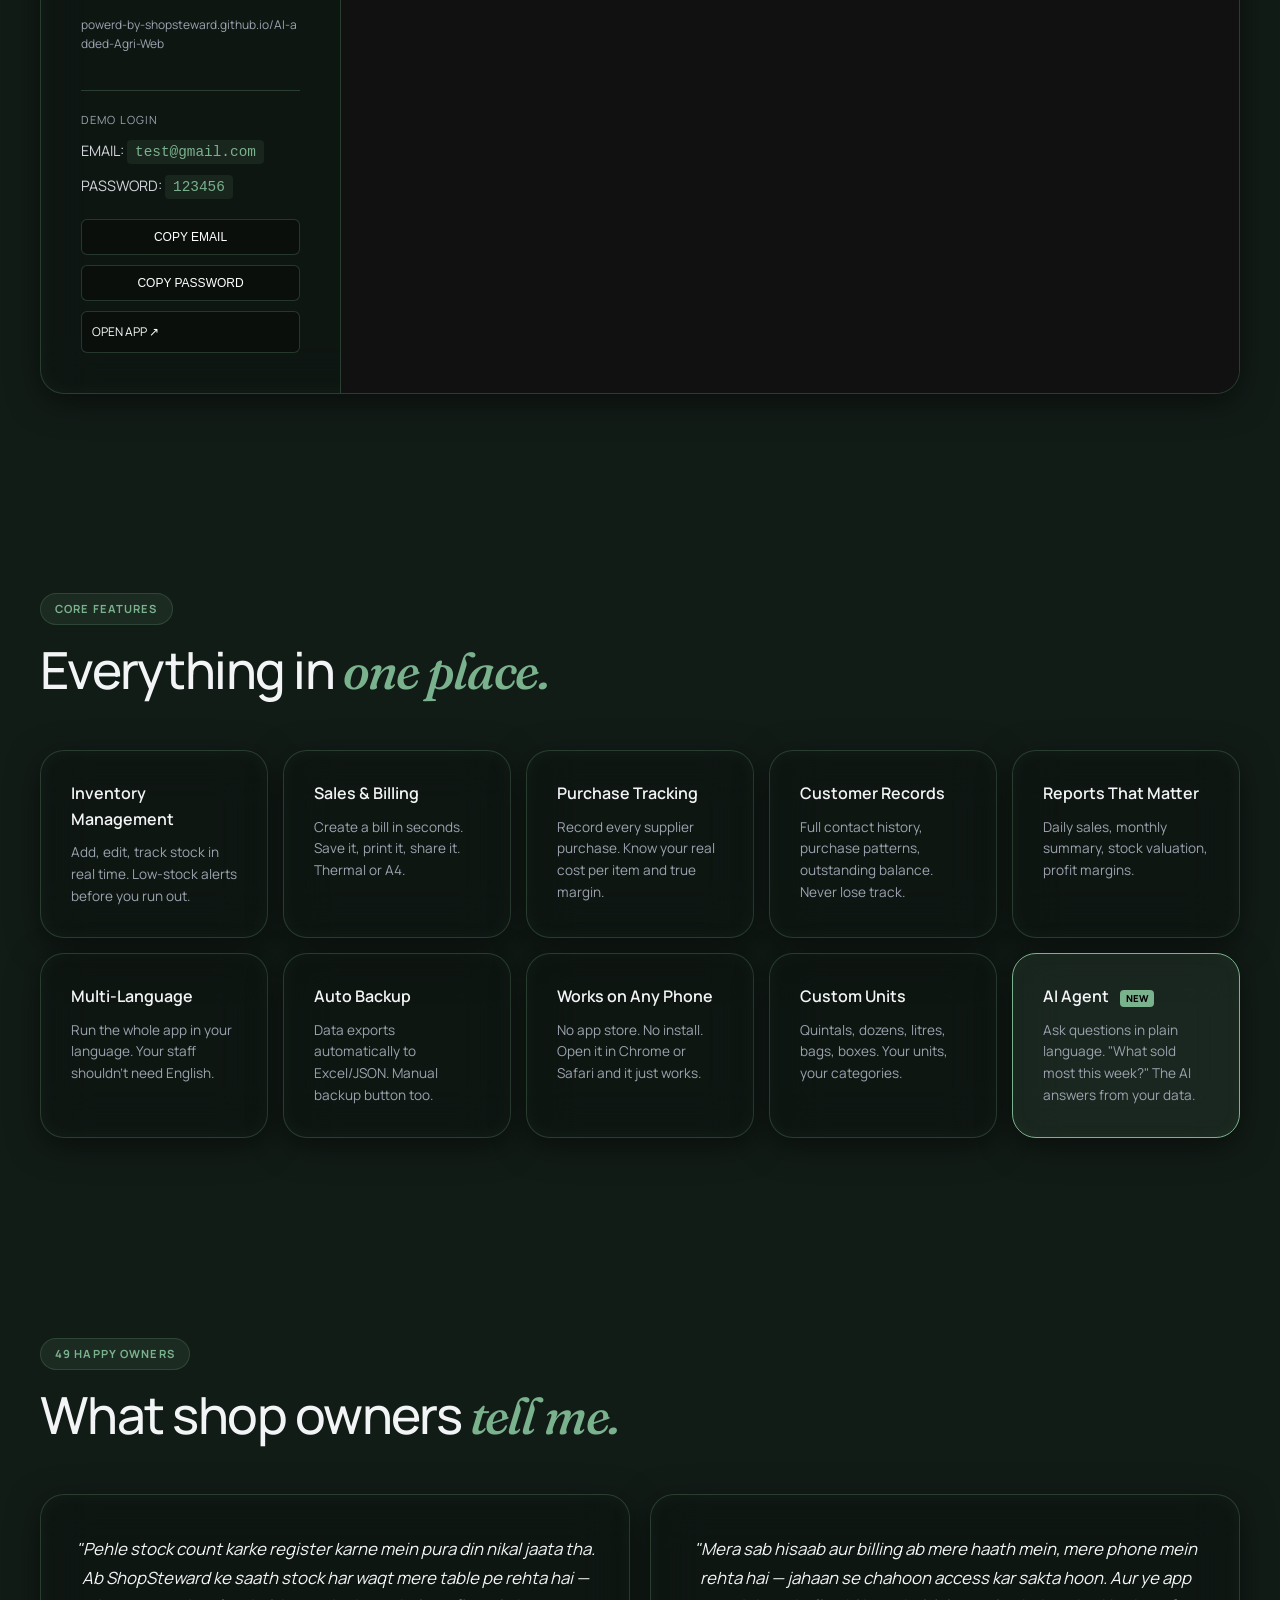
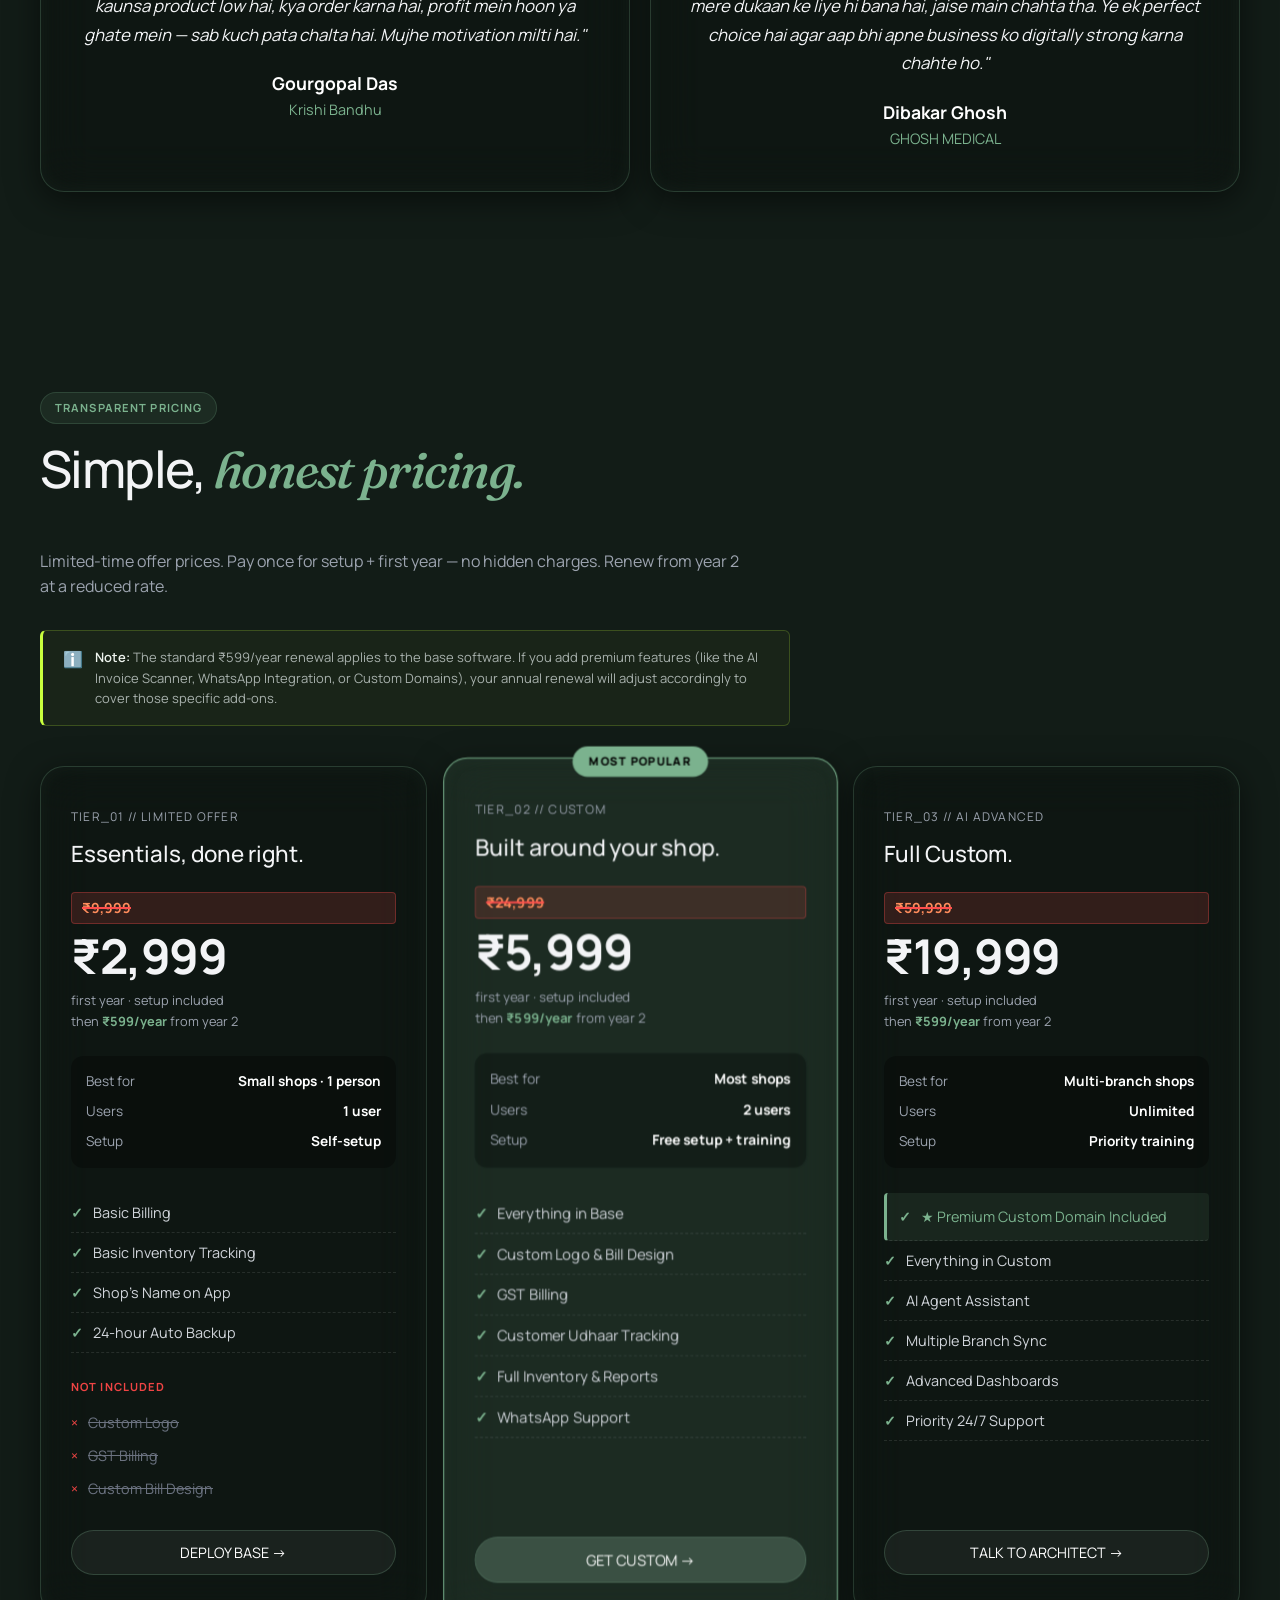
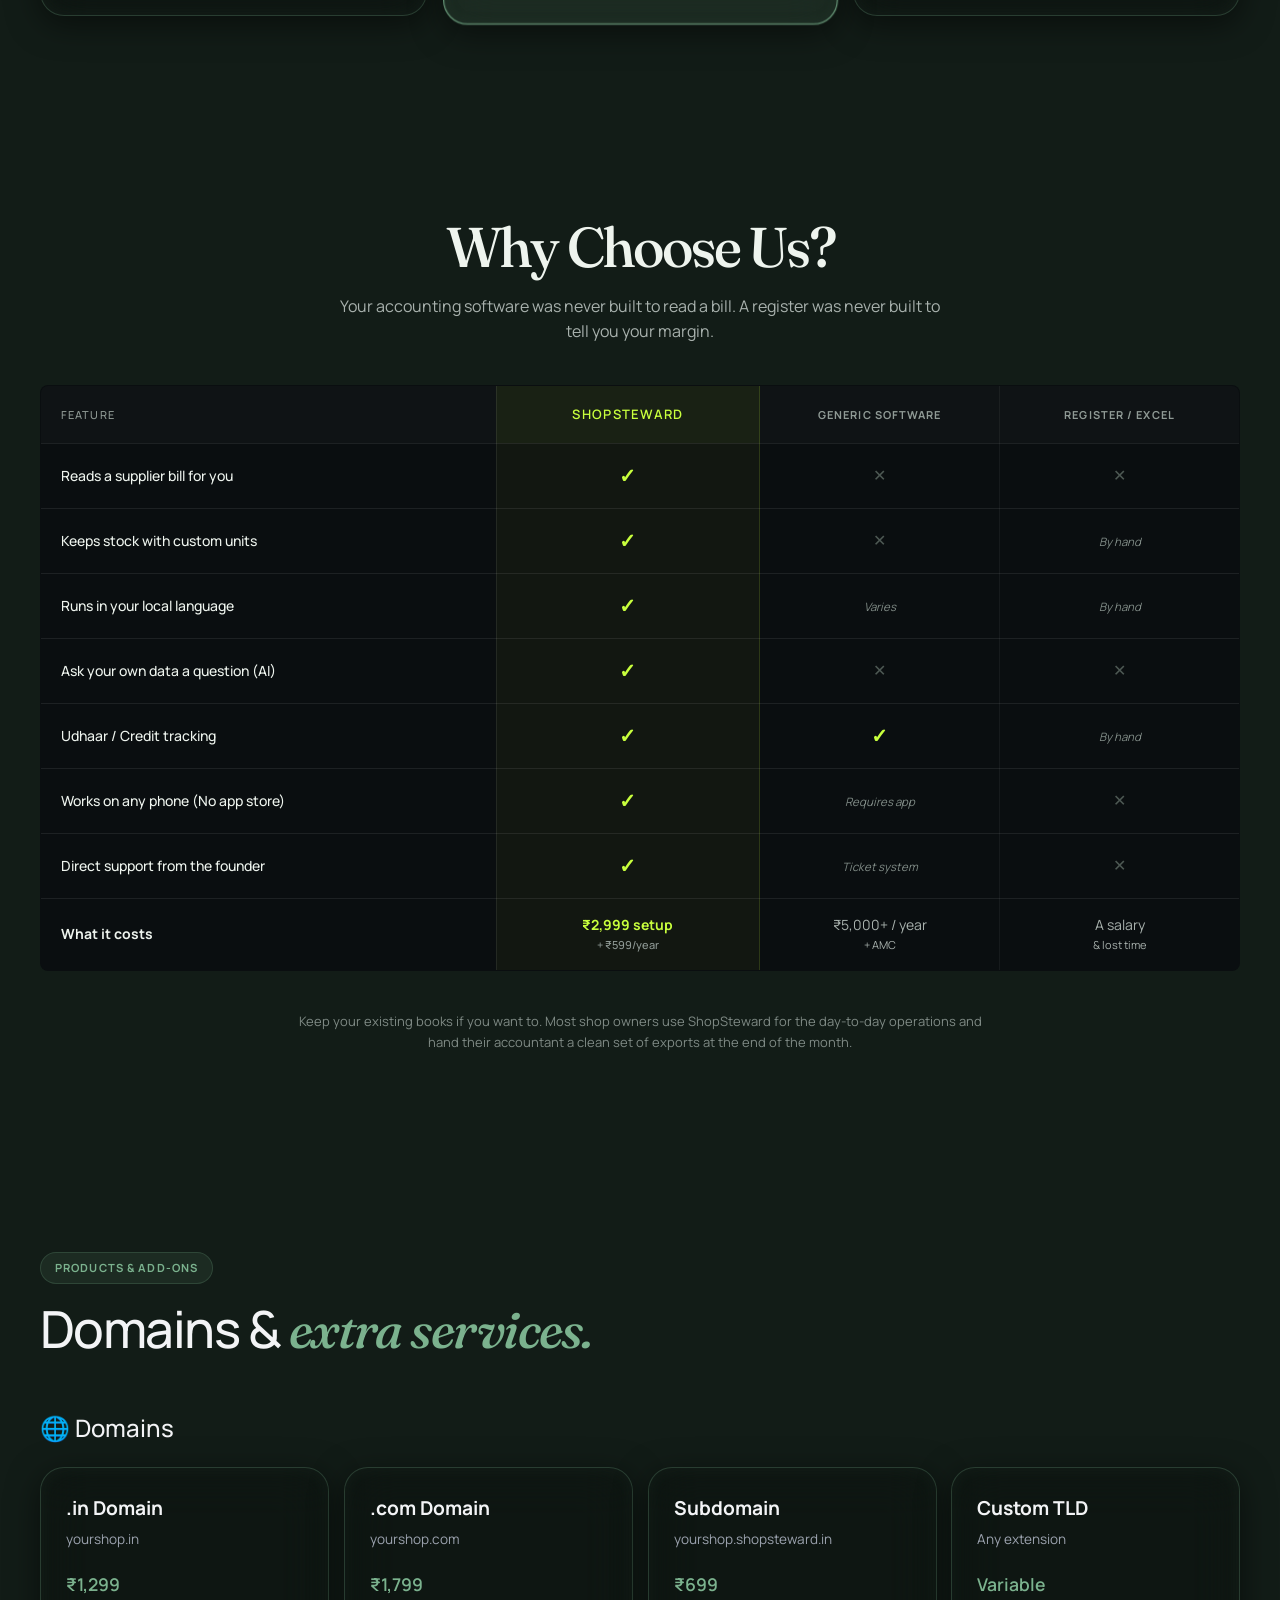
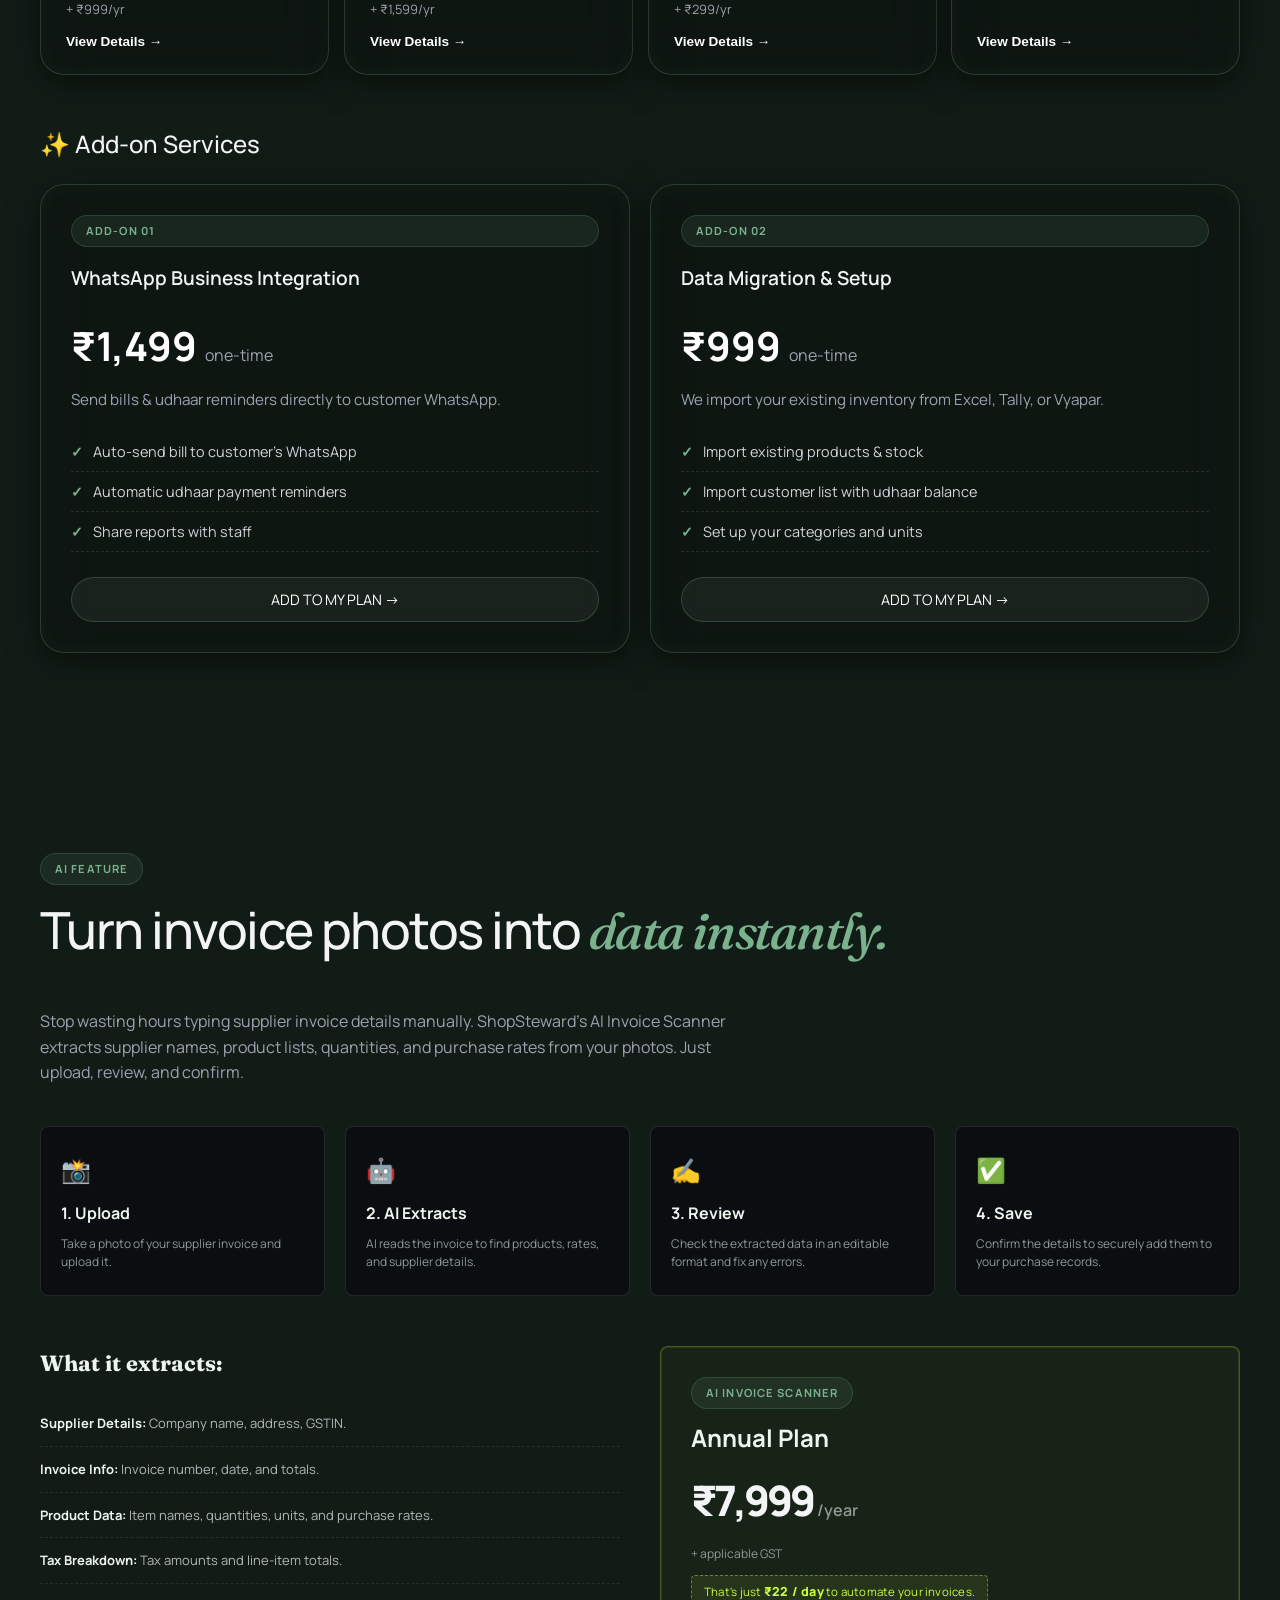
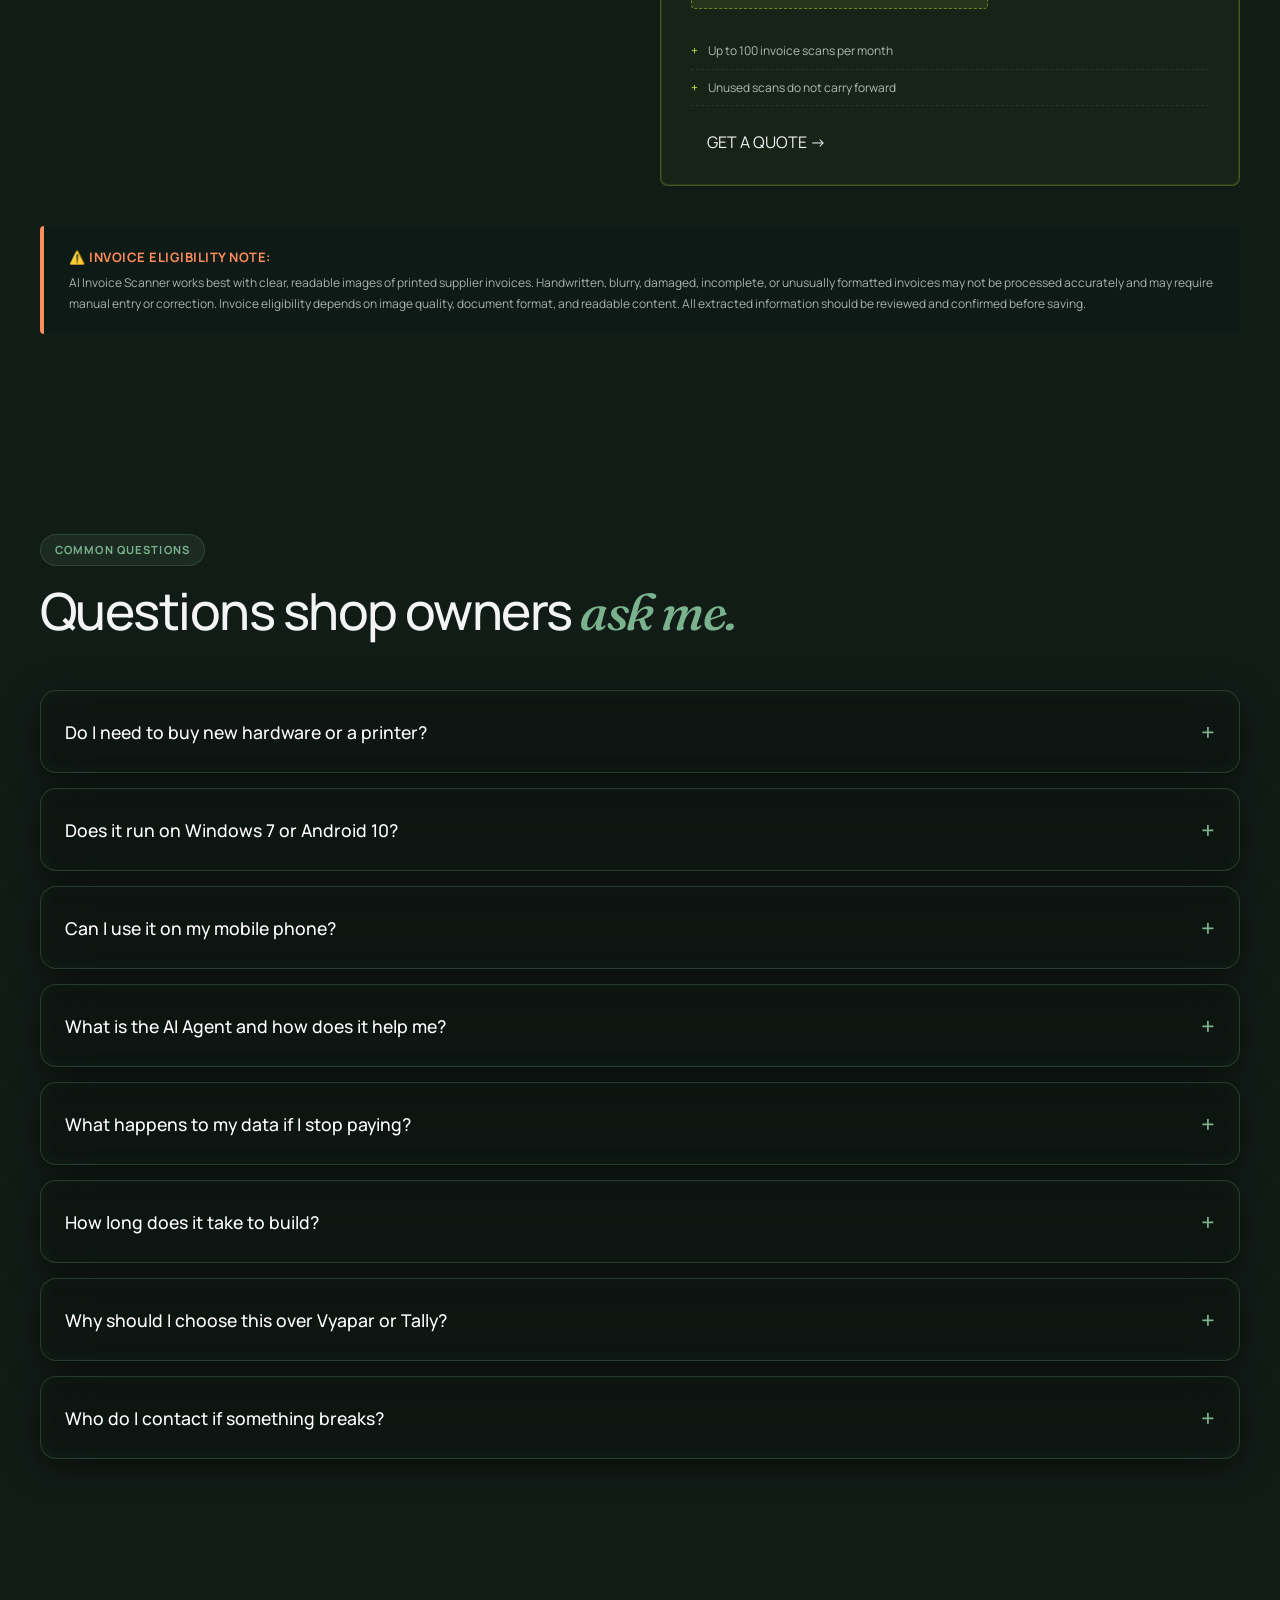
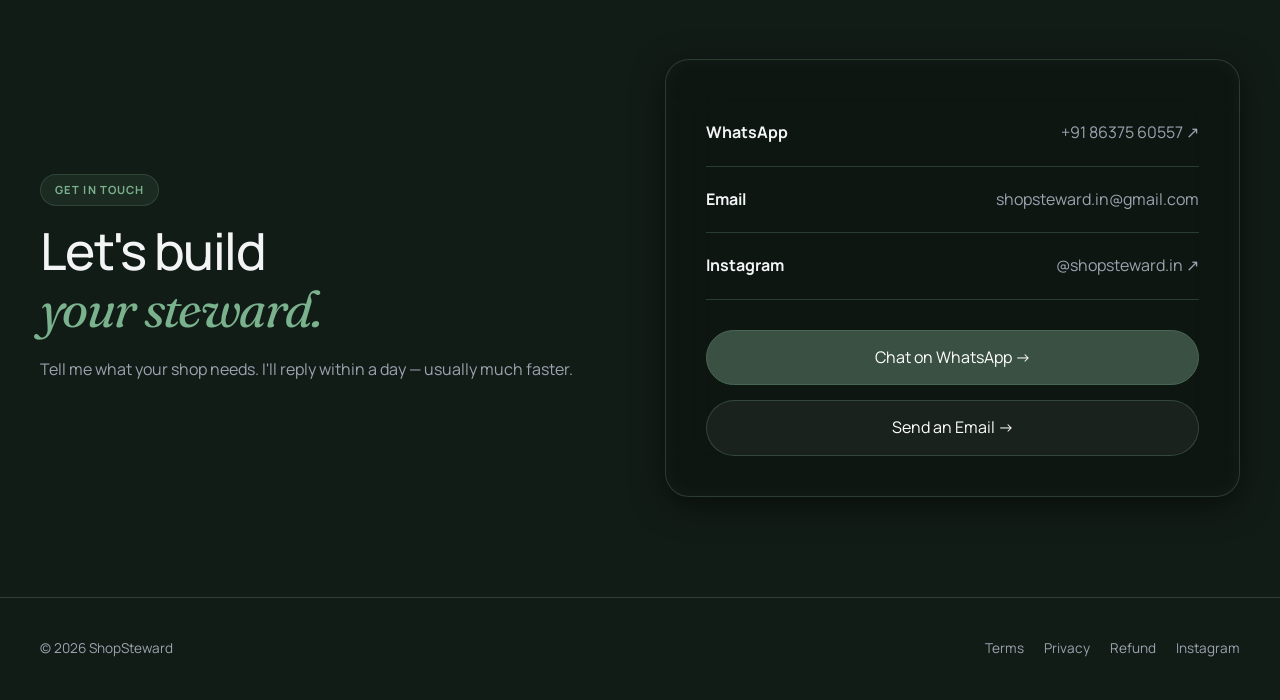
==== commit 66b0ba51: "Update index.html" ====
--- a/index.html
+++ b/index.html
@@ -137,7 +137,7 @@
                         <p class="showcase-meta">Gourgopal Das · Agro</p>
                         <a class="showcase-ig" href="https://www.instagram.com/reel/Ddl5_fmyQ2F/?utm_source=ig_web_copy_link&xtok=MWQ1ZGUxMzBkMA==&srtk=MWQ1ZGUxMzBkMA==" target="_blank" rel="noopener">
                             <svg viewBox="0 0 24 24" width="15" height="15" fill="currentColor" aria-hidden="true"><path d="M12 2.16c3.2 0 3.58.01 4.85.07 1.17.05 1.8.25 2.23.41.56.22.96.48 1.38.9.42.42.68.82.9 1.38.16.42.36 1.06.41 2.23.06 1.27.07 1.65.07 4.85s-.01 3.58-.07 4.85c-.05 1.17-.25 1.8-.41 2.23-.22.56-.48.96-.9 1.38-.42.42-.82.68-1.38.9-.42.16-1.06.36-2.23.41-1.27.06-1.65.07-4.85.07s-3.58-.01-4.85-.07c-1.17-.05-1.8-.25-2.23-.41a3.8 3.8 0 0 1-1.38-.9 3.8 3.8 0 0 1-.9-1.38c-.16-.42-.36-1.06-.41-2.23C2.17 15.58 2.16 15.2 2.16 12s.01-3.58.07-4.85c.05-1.17.25-1.8.41-2.23.22-.56.48-.96.9-1.38.42-.42.82-.68 1.38-.9.42-.16 1.06-.36 2.23-.41C8.42 2.17 8.8 2.16 12 2.16Zm0 5.18a4.66 4.66 0 1 0 0 9.32 4.66 4.66 0 0 0 0-9.32Zm0 7.69a3.03 3.03 0 1 1 0-6.06 3.03 3.03 0 0 1 0 6.06Zm5.93-7.87a1.09 1.09 0 1 1-2.18 0 1.09 1.09 0 0 1 2.18 0Z"/></svg>
-                            Watch the handover ↗
+                            Owner Video Review ↗
                         </a>
                     </div>
                 </article>
@@ -154,7 +154,7 @@
                         <p class="showcase-meta">Dibakar Ghosh · Pharmacy</p>
                         <a class="showcase-ig" href="https://www.instagram.com/reel/DfBW1LXyYwb/?utm_source=ig_web_copy_link&rpxt=MWQ1ZGUxMzBkMA==&srtk=MWQ1ZGUxMzBkMA=="_blank" rel="noopener">
                             <svg viewBox="0 0 24 24" width="15" height="15" fill="currentColor" aria-hidden="true"><path d="M12 2.16c3.2 0 3.58.01 4.85.07 1.17.05 1.8.25 2.23.41.56.22.96.48 1.38.9.42.42.68.82.9 1.38.16.42.36 1.06.41 2.23.06 1.27.07 1.65.07 4.85s-.01 3.58-.07 4.85c-.05 1.17-.25 1.8-.41 2.23-.22.56-.48.96-.9 1.38-.42.42-.82.68-1.38.9-.42.16-1.06.36-2.23.41-1.27.06-1.65.07-4.85.07s-3.58-.01-4.85-.07c-1.17-.05-1.8-.25-2.23-.41a3.8 3.8 0 0 1-1.38-.9 3.8 3.8 0 0 1-.9-1.38c-.16-.42-.36-1.06-.41-2.23C2.17 15.58 2.16 15.2 2.16 12s.01-3.58.07-4.85c.05-1.17.25-1.8.41-2.23.22-.56.48-.96.9-1.38.42-.42.82-.68 1.38-.9.42-.16 1.06-.36 2.23-.41C8.42 2.17 8.8 2.16 12 2.16Zm0 5.18a4.66 4.66 0 1 0 0 9.32 4.66 4.66 0 0 0 0-9.32Zm0 7.69a3.03 3.03 0 1 1 0-6.06 3.03 3.03 0 0 1 0 6.06Zm5.93-7.87a1.09 1.09 0 1 1-2.18 0 1.09 1.09 0 0 1 2.18 0Z"/></svg>
-                            Watch the handover ↗
+                            Owner Video Review ↗
                         </a>
                     </div>
                 </article>
@@ -171,7 +171,7 @@
                         <p class="showcase-meta">[Owner Name] · Hardware</p>
                         <a class="showcase-ig" href="https://www.instagram.com/reel/De0ZPMOSRbR/?utm_source=ig_web_copy_link&dlrf=MWQ1ZGUxMzBkMA==&srtk=MWQ1ZGUxMzBkMA==" target="_blank" rel="noopener">
                             <svg viewBox="0 0 24 24" width="15" height="15" fill="currentColor" aria-hidden="true"><path d="M12 2.16c3.2 0 3.58.01 4.85.07 1.17.05 1.8.25 2.23.41.56.22.96.48 1.38.9.42.42.68.82.9 1.38.16.42.36 1.06.41 2.23.06 1.27.07 1.65.07 4.85s-.01 3.58-.07 4.85c-.05 1.17-.25 1.8-.41 2.23-.22.56-.48.96-.9 1.38-.42.42-.82.68-1.38.9-.42.16-1.06.36-2.23.41-1.27.06-1.65.07-4.85.07s-3.58-.01-4.85-.07c-1.17-.05-1.8-.25-2.23-.41a3.8 3.8 0 0 1-1.38-.9 3.8 3.8 0 0 1-.9-1.38c-.16-.42-.36-1.06-.41-2.23C2.17 15.58 2.16 15.2 2.16 12s.01-3.58.07-4.85c.05-1.17.25-1.8.41-2.23.22-.56.48-.96.9-1.38.42-.42.82-.68 1.38-.9.42-.16 1.06-.36 2.23-.41C8.42 2.17 8.8 2.16 12 2.16Zm0 5.18a4.66 4.66 0 1 0 0 9.32 4.66 4.66 0 0 0 0-9.32Zm0 7.69a3.03 3.03 0 1 1 0-6.06 3.03 3.03 0 0 1 0 6.06Zm5.93-7.87a1.09 1.09 0 1 1-2.18 0 1.09 1.09 0 0 1 2.18 0Z"/></svg>
-                            Watch the handover ↗
+                            Owner Video Review ↗
                         </a>
                     </div>
                 </article>
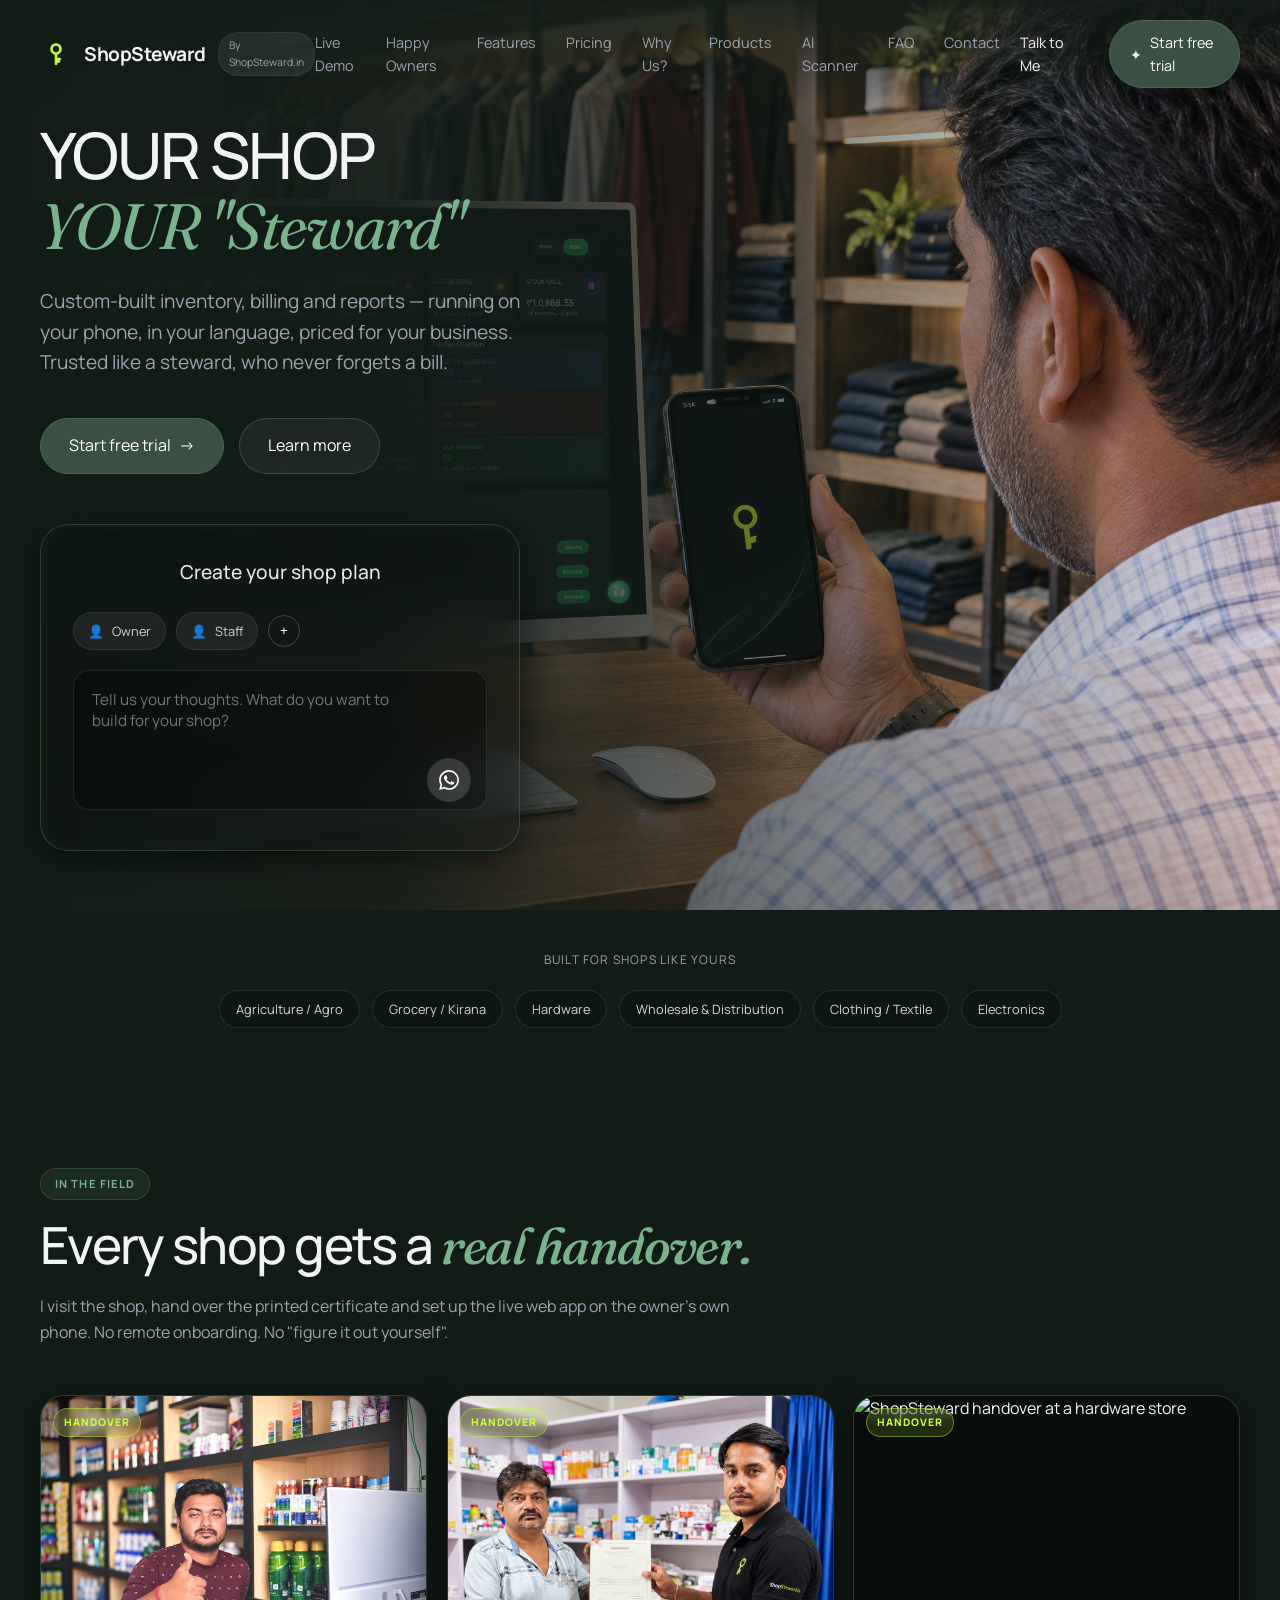
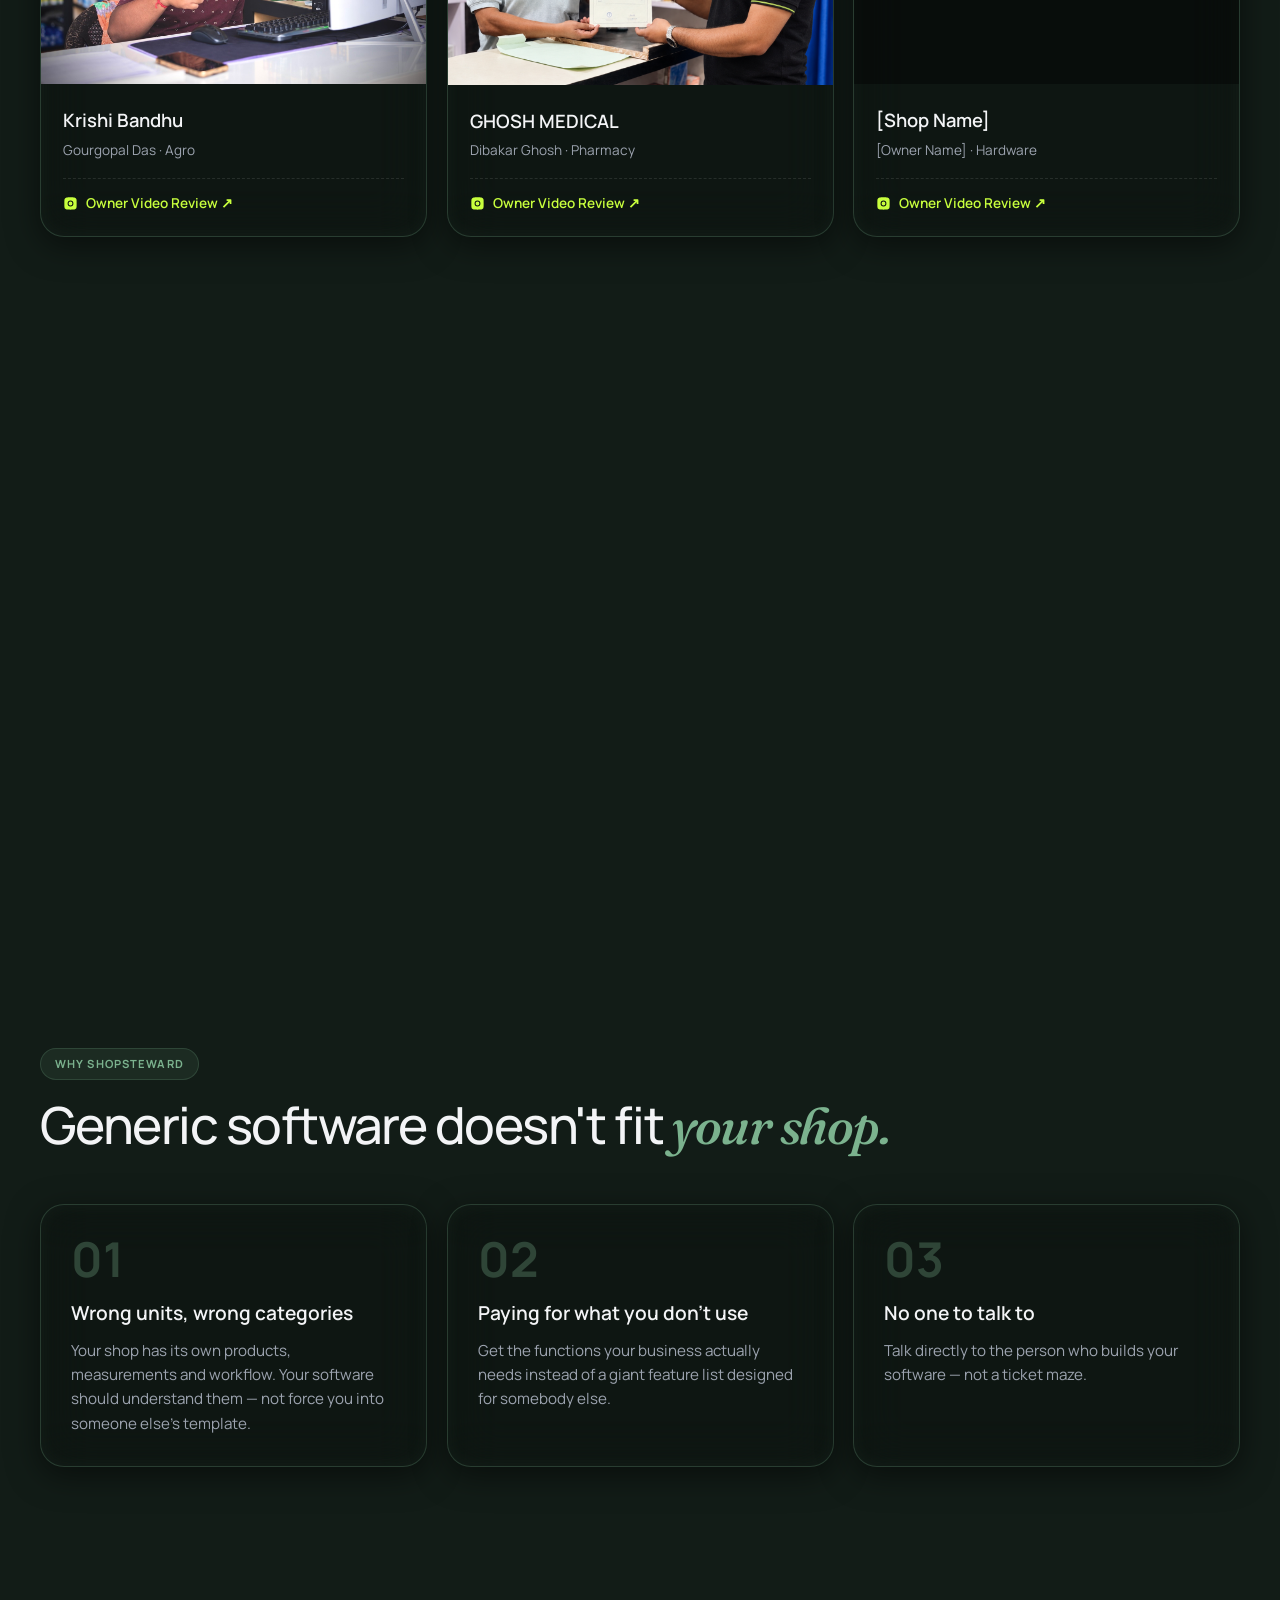
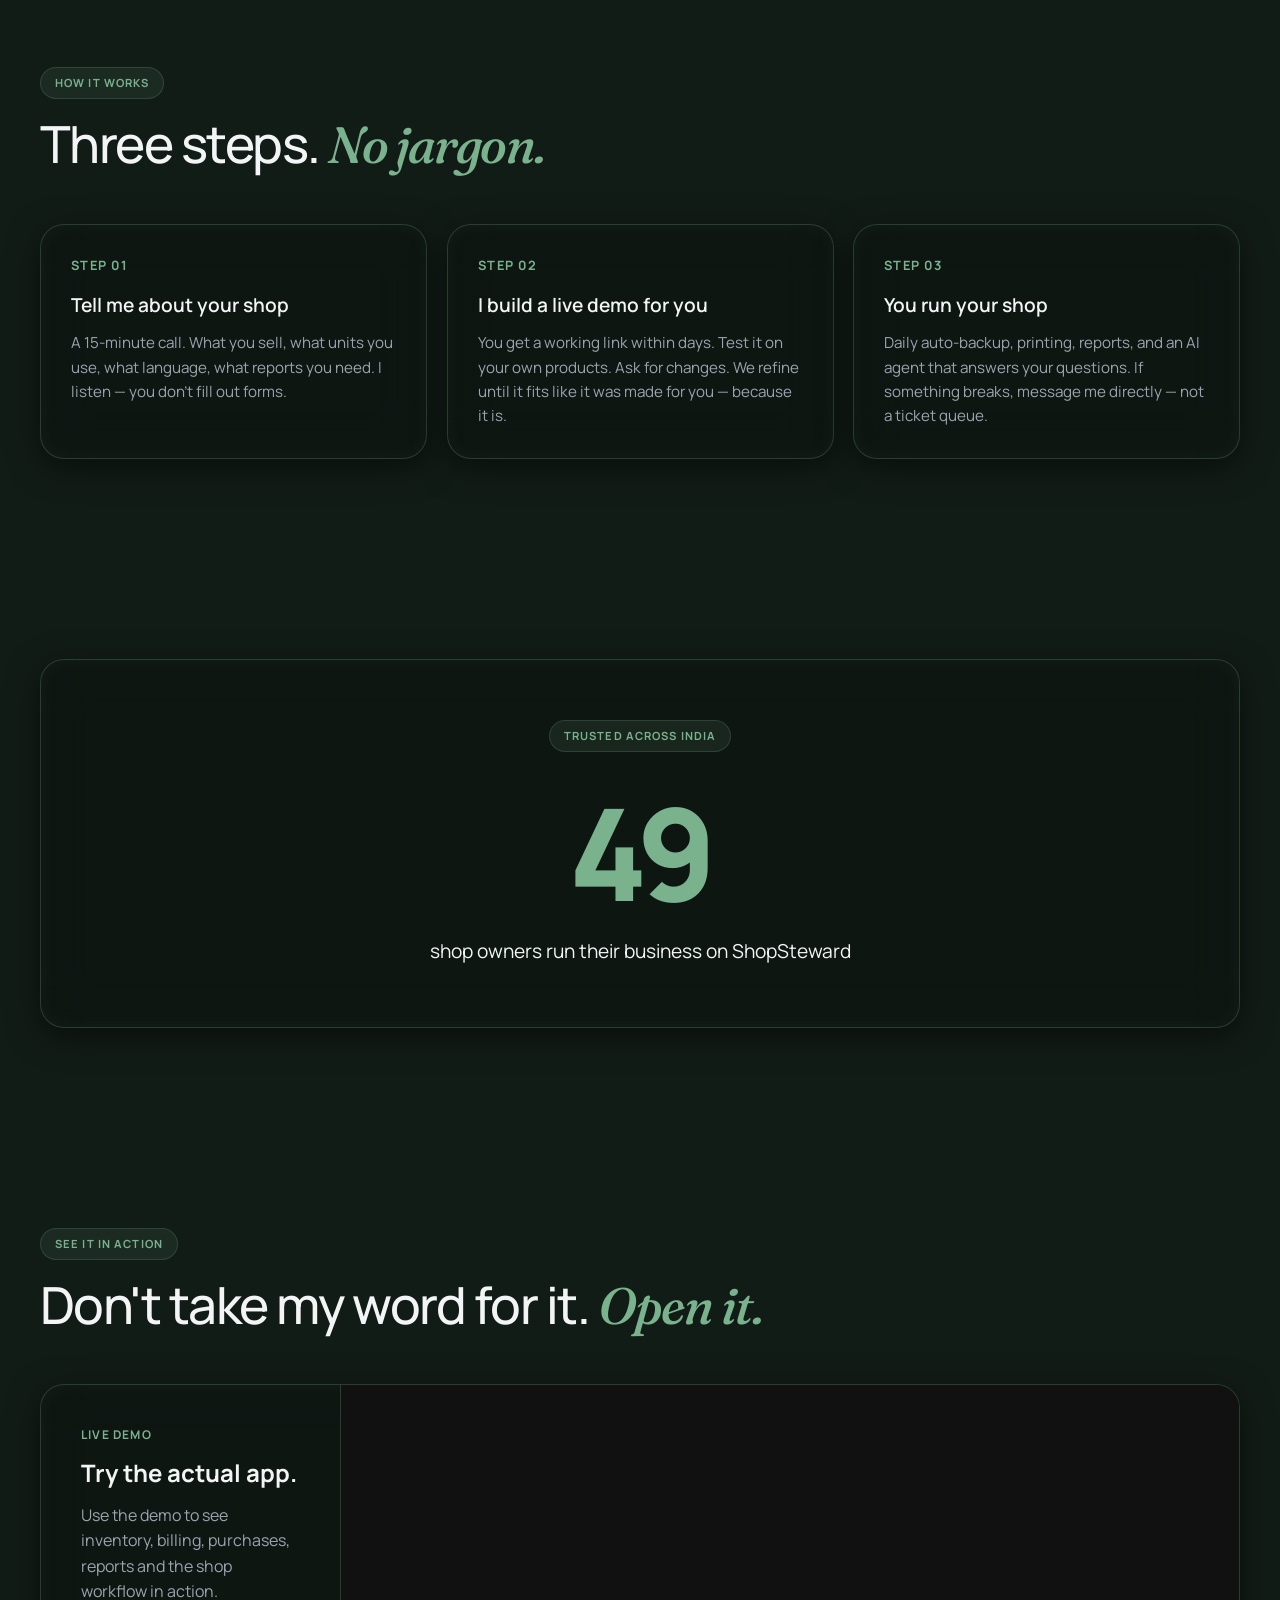
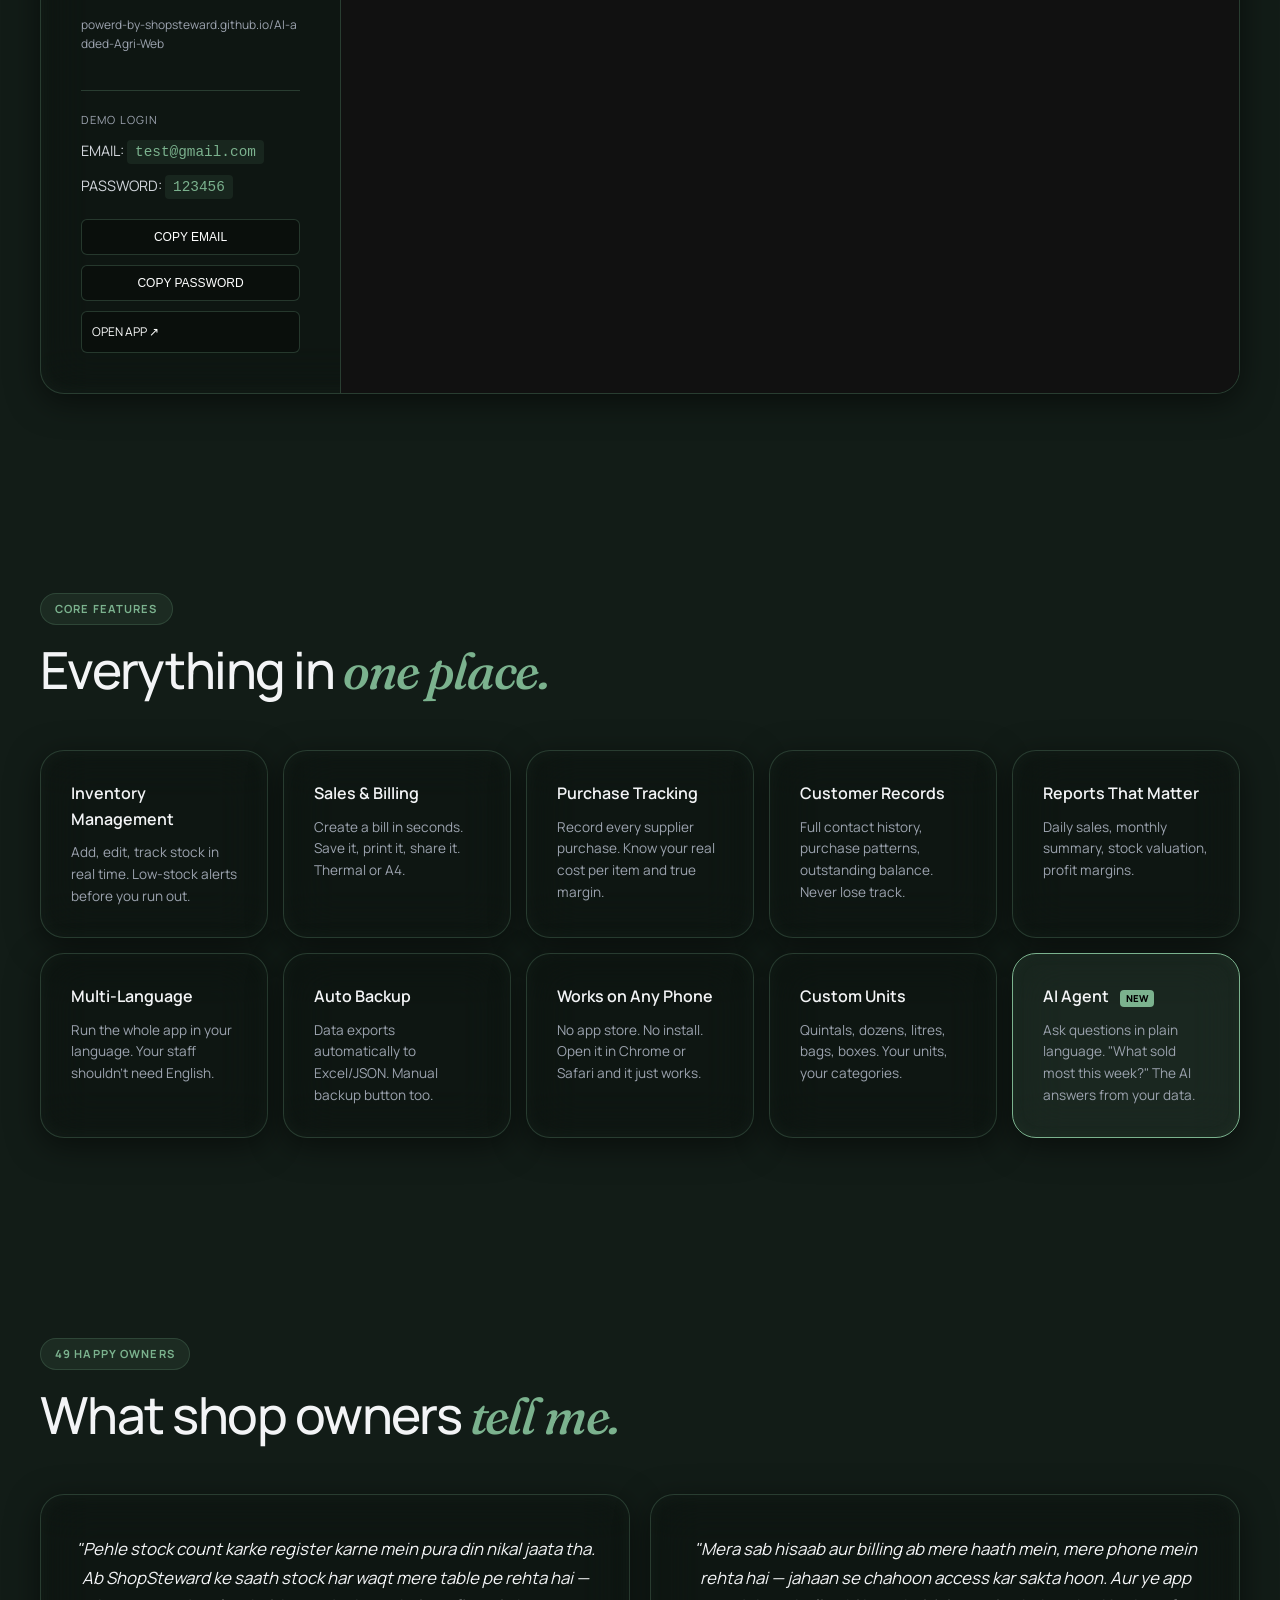
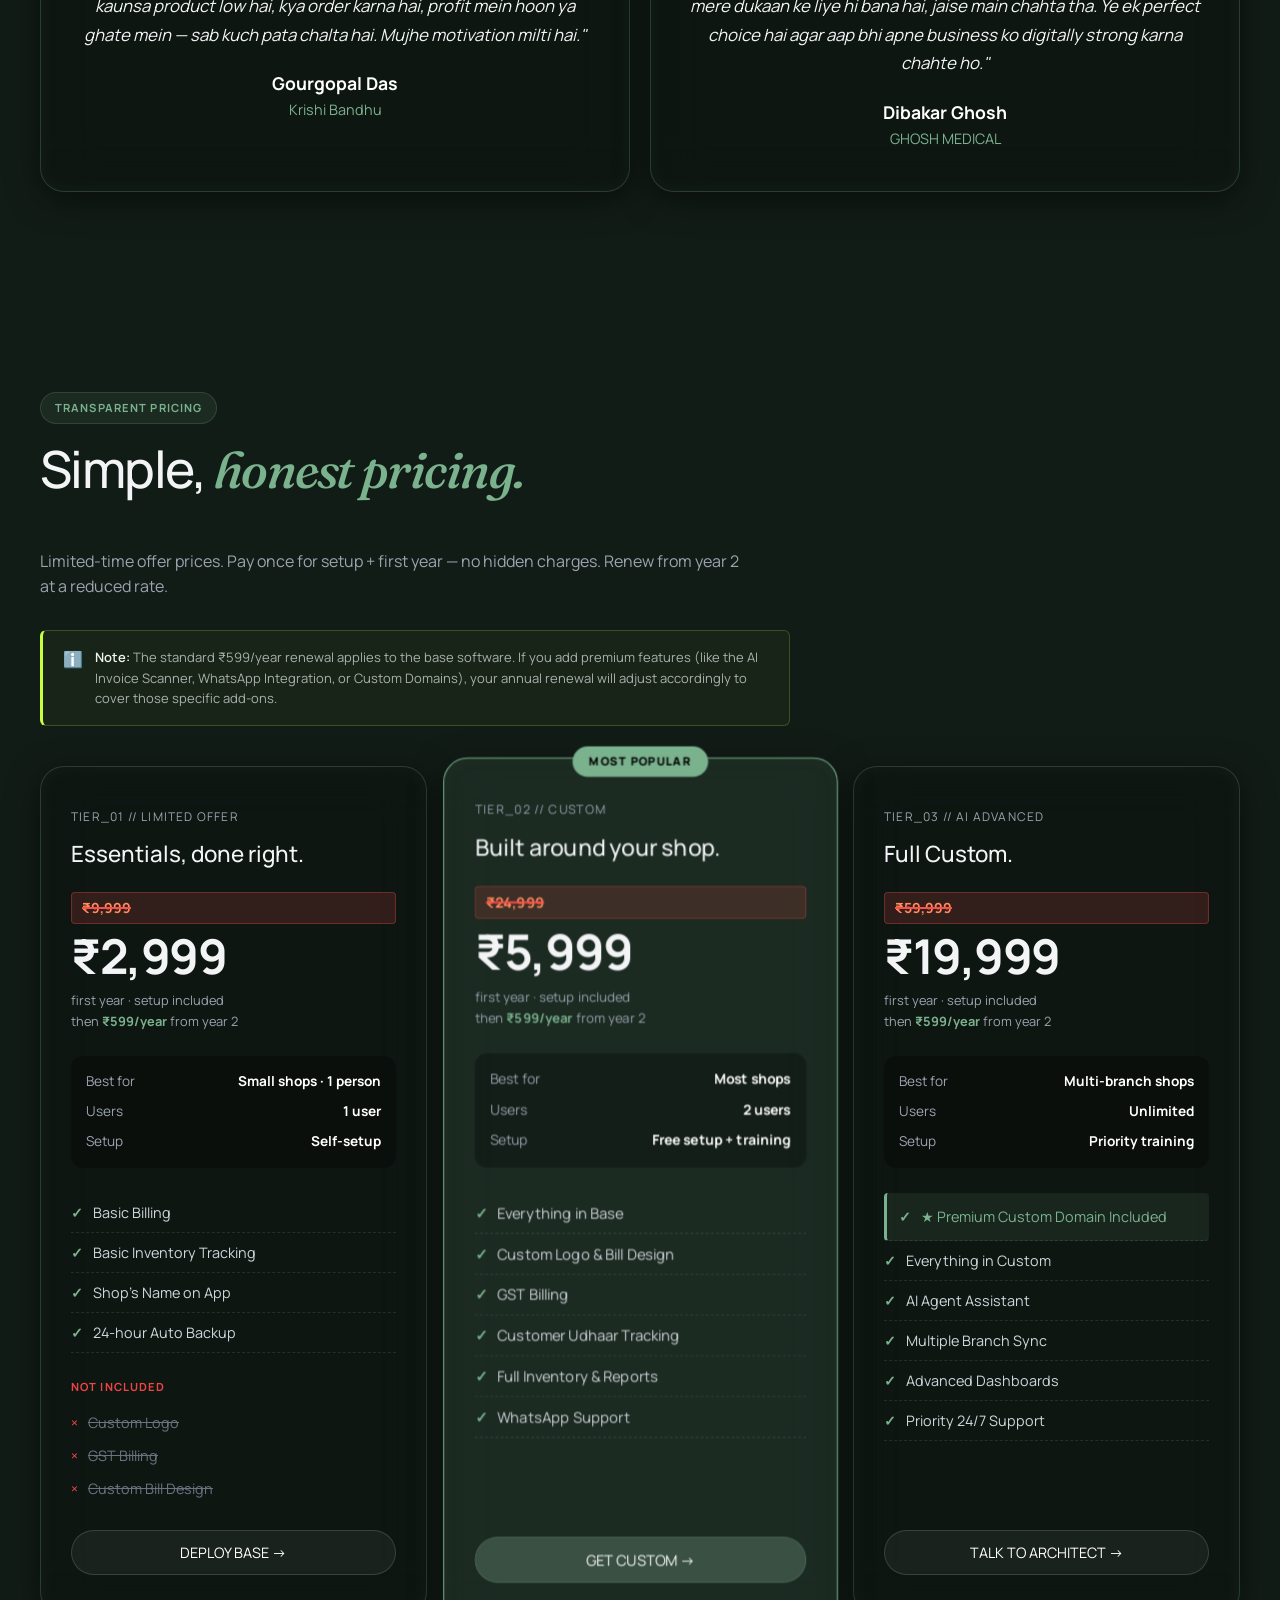
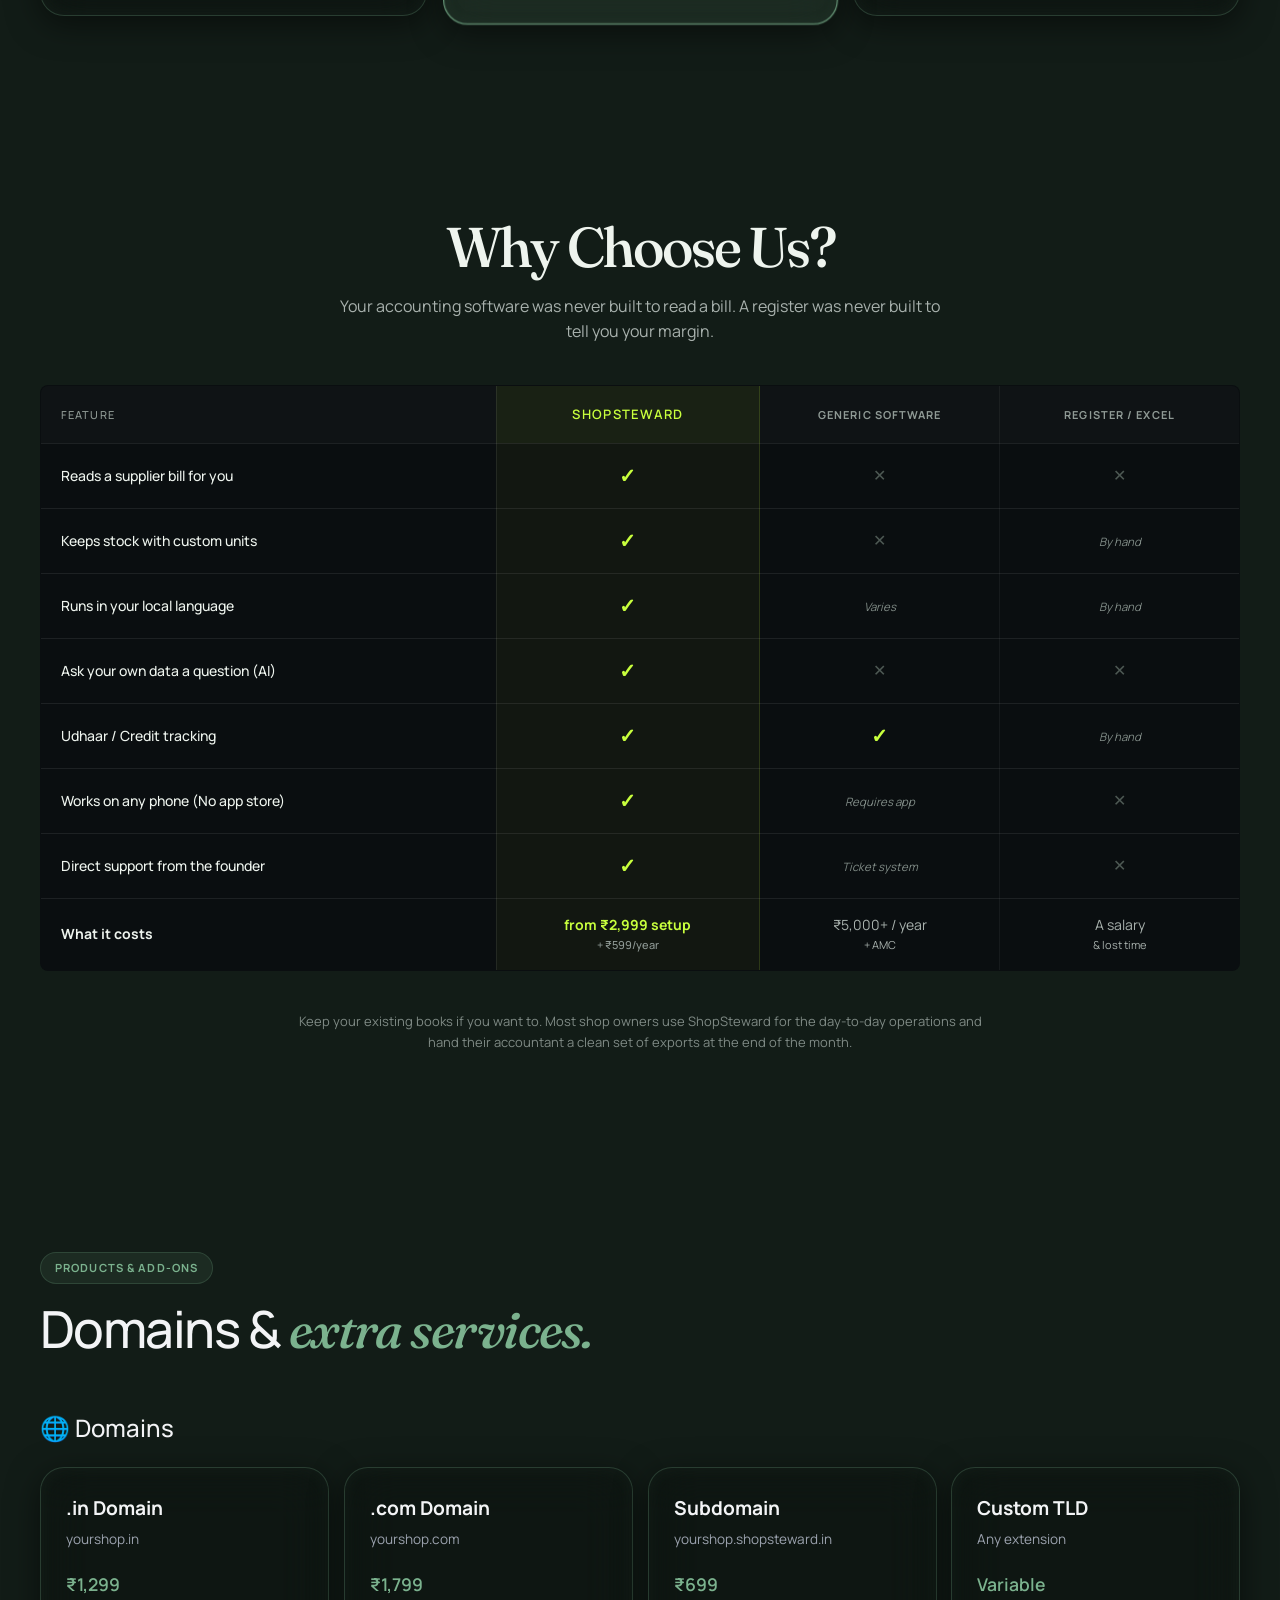
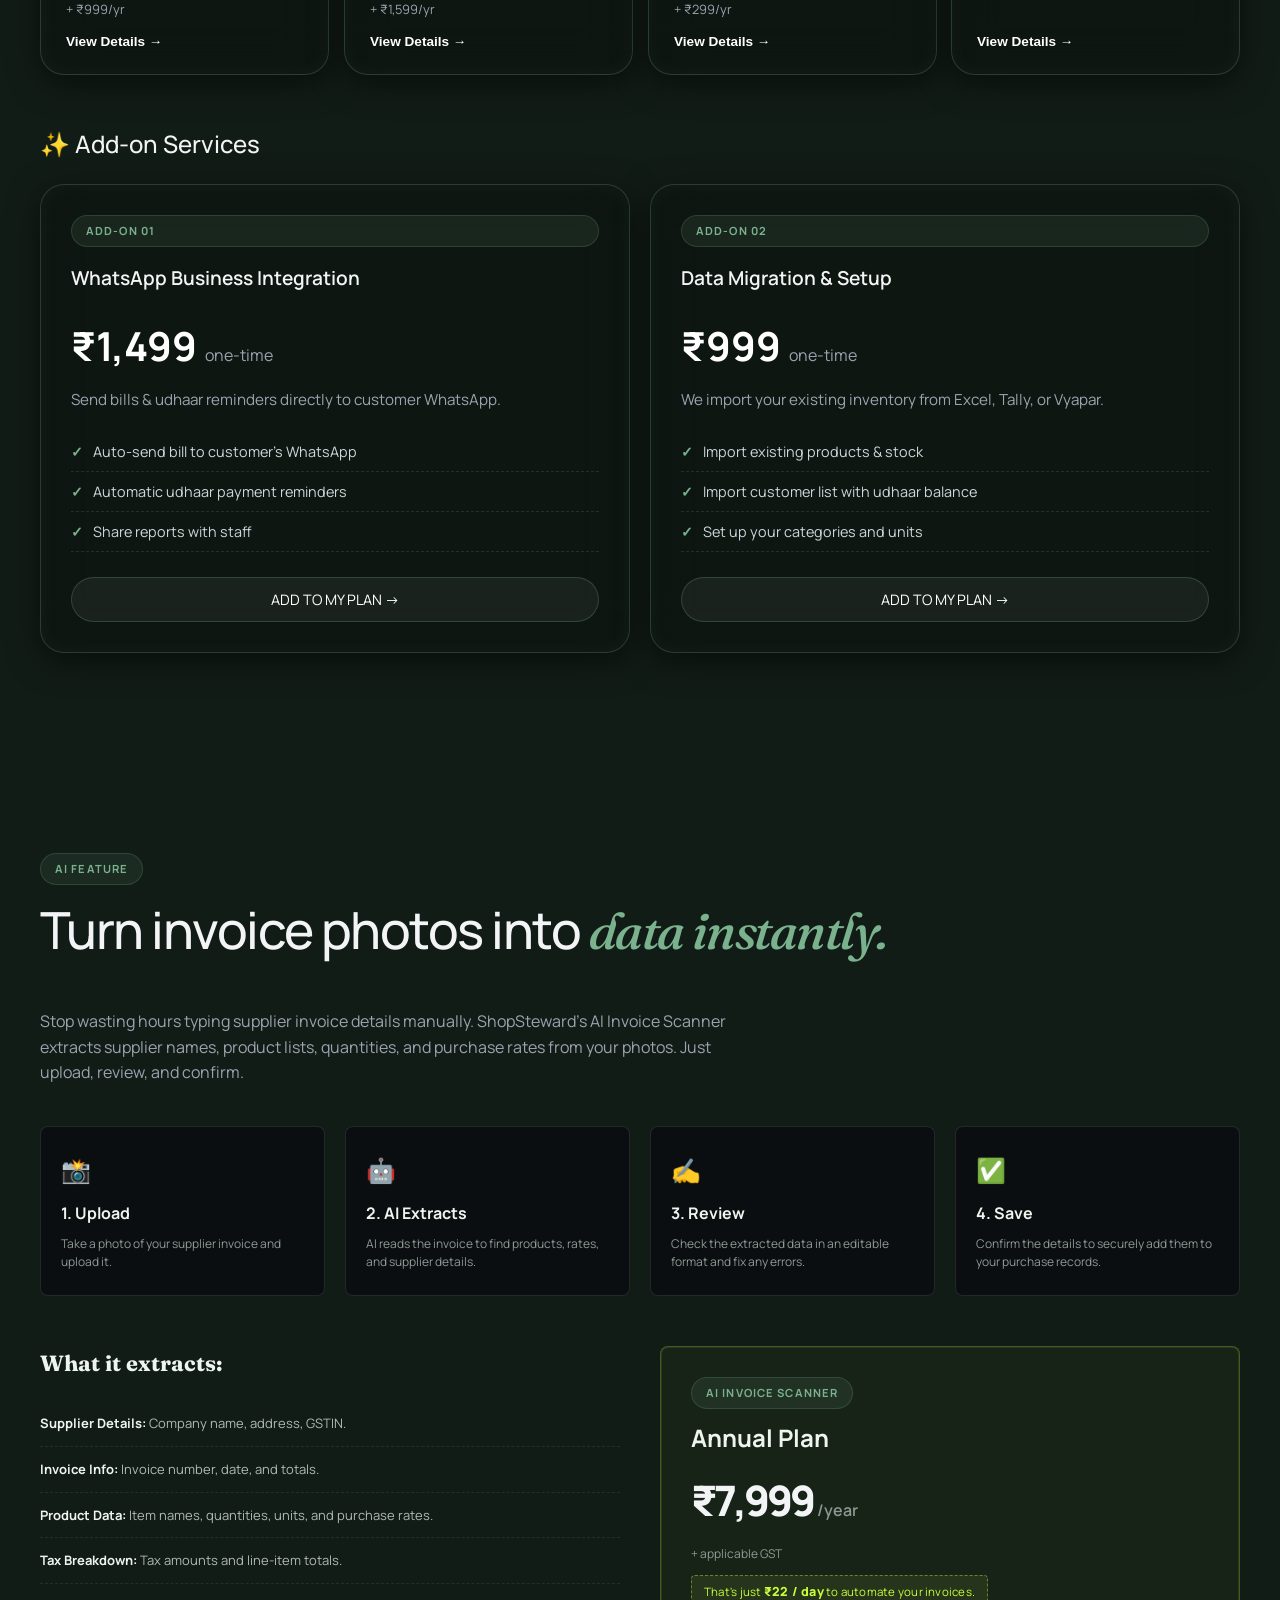
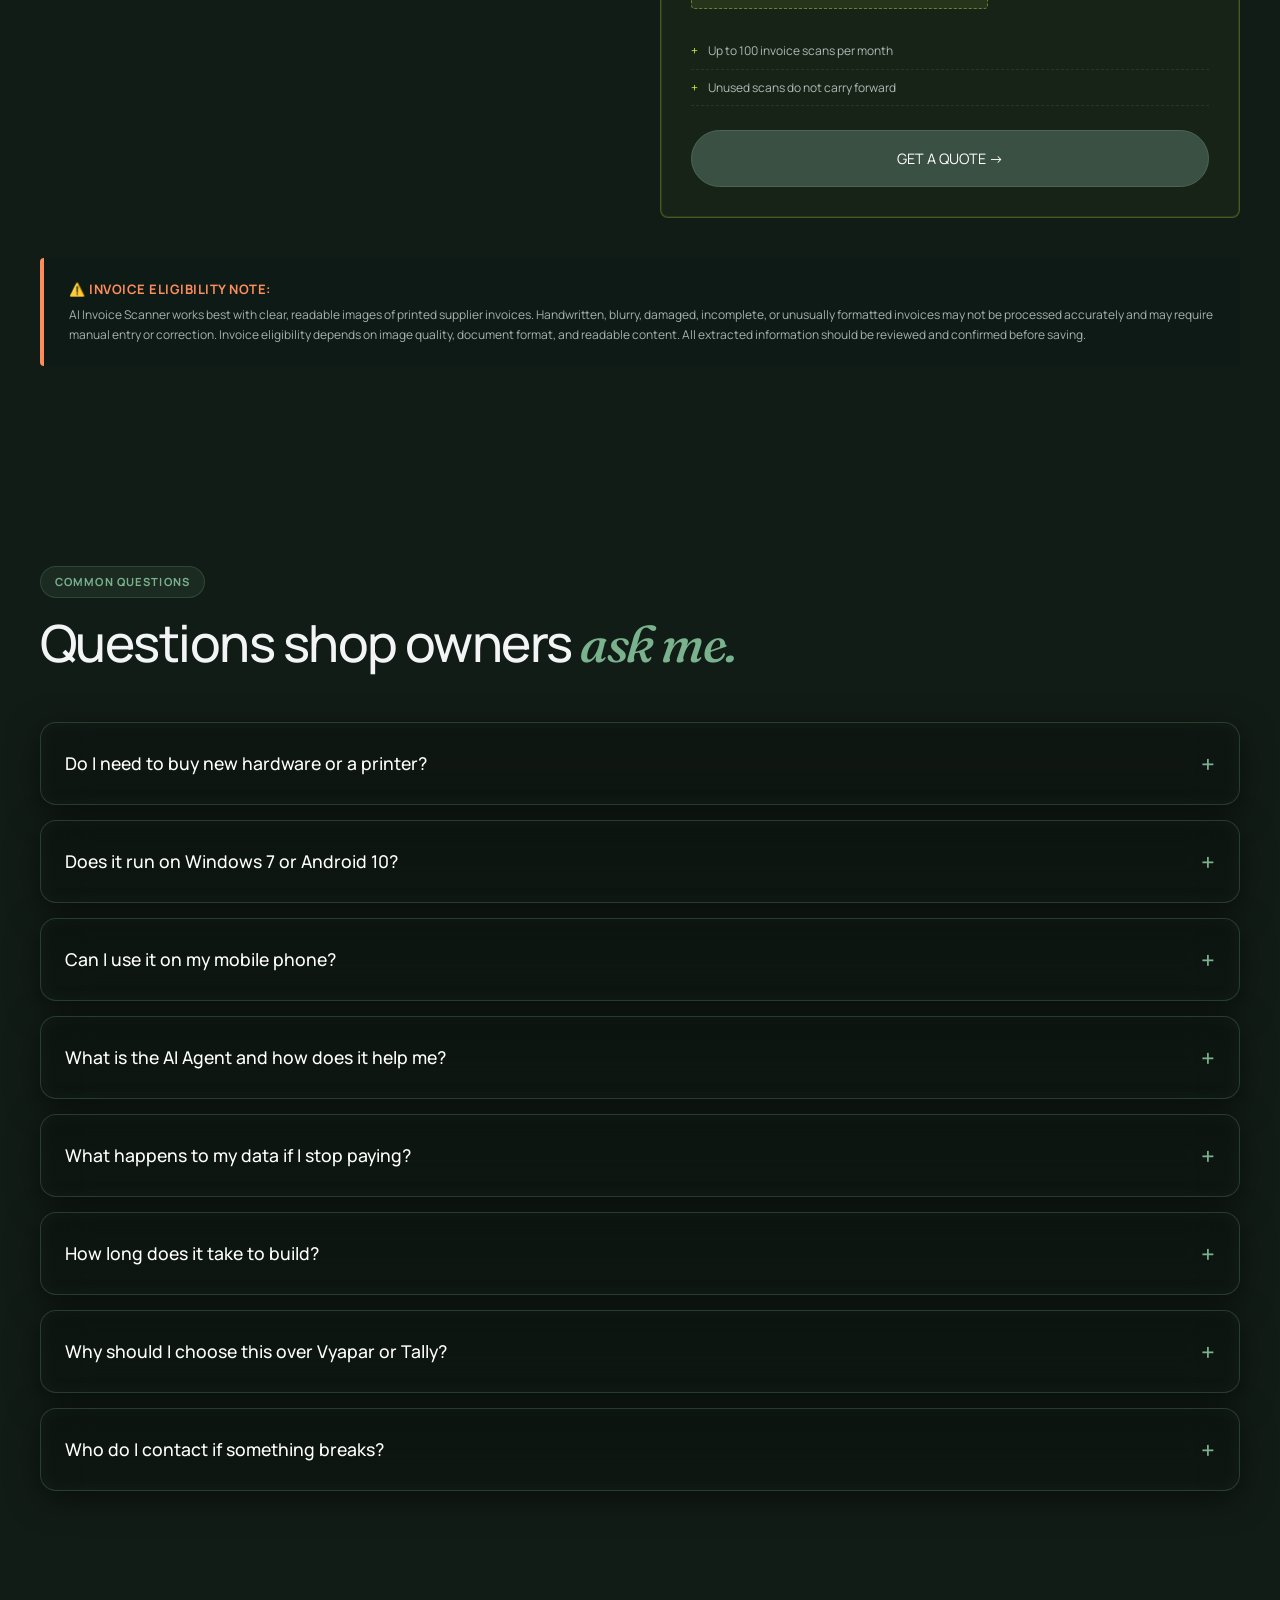
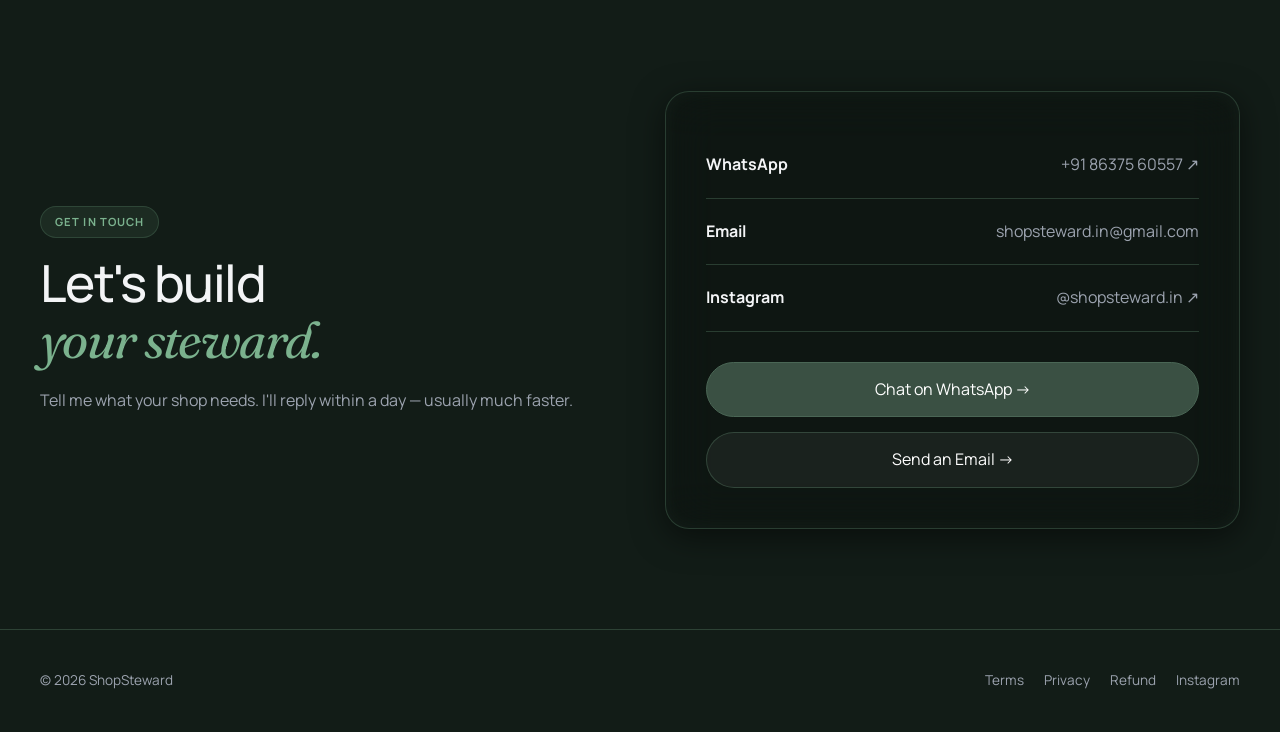
==== commit 904415dc: "Update index.html" ====
--- a/index.html
+++ b/index.html
@@ -5,7 +5,7 @@
     <meta name="viewport" content="width=device-width, initial-scale=1.0">
     <title>ShopSteward — The Trusted Software That Runs Your Shop</title>
 
-        <meta name="description" content="Custom-built inventory, billing and reports for Indian shops. Runs in your browser, in your language. Base setup ₹2,999.">
+    <meta name="description" content="Custom-built inventory, billing and reports for Indian shops. Runs in your browser, in your language. Base setup ₹2,999.">
     <meta property="og:title" content="ShopSteward — The Trusted Software That Runs Your Shop">
     <meta property="og:description" content="Custom-built inventory, billing and reports for Indian shops. ₹2,999 setup + ₹599/year.">
     <meta property="og:type" content="website">
@@ -51,7 +51,7 @@
                 <span class="star">✦</span> Start free trial
             </a>
         </div>
-                <button class="menu-btn" aria-label="Toggle navigation" aria-expanded="false" onclick="const n=document.getElementById('navLinks'); n.classList.toggle('show'); this.setAttribute('aria-expanded', n.classList.contains('show'));">☰</button>
+        <button class="menu-btn" aria-label="Toggle navigation" aria-expanded="false" onclick="const n=document.getElementById('navLinks'); n.classList.toggle('show'); this.setAttribute('aria-expanded', n.classList.contains('show'));">☰</button>
     </header>
 
     <main id="top">
@@ -152,7 +152,7 @@
                     <div class="showcase-body">
                         <h3>GHOSH MEDICAL</h3>
                         <p class="showcase-meta">Dibakar Ghosh · Pharmacy</p>
-                        <a class="showcase-ig" href="https://www.instagram.com/reel/DfBW1LXyYwb/?utm_source=ig_web_copy_link&rpxt=MWQ1ZGUxMzBkMA==&srtk=MWQ1ZGUxMzBkMA=="_blank" rel="noopener">
+                        <a class="showcase-ig" href="https://www.instagram.com/reel/DfBW1LXyYwb/?utm_source=ig_web_copy_link&rpxt=MWQ1ZGUxMzBkMA==&srtk=MWQ1ZGUxMzBkMA==" target="_blank" rel="noopener">
                             <svg viewBox="0 0 24 24" width="15" height="15" fill="currentColor" aria-hidden="true"><path d="M12 2.16c3.2 0 3.58.01 4.85.07 1.17.05 1.8.25 2.23.41.56.22.96.48 1.38.9.42.42.68.82.9 1.38.16.42.36 1.06.41 2.23.06 1.27.07 1.65.07 4.85s-.01 3.58-.07 4.85c-.05 1.17-.25 1.8-.41 2.23-.22.56-.48.96-.9 1.38-.42.42-.82.68-1.38.9-.42.16-1.06.36-2.23.41-1.27.06-1.65.07-4.85.07s-3.58-.01-4.85-.07c-1.17-.05-1.8-.25-2.23-.41a3.8 3.8 0 0 1-1.38-.9 3.8 3.8 0 0 1-.9-1.38c-.16-.42-.36-1.06-.41-2.23C2.17 15.58 2.16 15.2 2.16 12s.01-3.58.07-4.85c.05-1.17.25-1.8.41-2.23.22-.56.48-.96.9-1.38.42-.42.82-.68 1.38-.9.42-.16 1.06-.36 2.23-.41C8.42 2.17 8.8 2.16 12 2.16Zm0 5.18a4.66 4.66 0 1 0 0 9.32 4.66 4.66 0 0 0 0-9.32Zm0 7.69a3.03 3.03 0 1 1 0-6.06 3.03 3.03 0 0 1 0 6.06Zm5.93-7.87a1.09 1.09 0 1 1-2.18 0 1.09 1.09 0 0 1 2.18 0Z"/></svg>
                             Owner Video Review ↗
                         </a>
@@ -246,7 +246,7 @@
             <div class="glass trusted-block spotlight-card reveal">
                 <div class="section-no">TRUSTED ACROSS INDIA</div>
                 <div class="trusted-num">
-                    <span class="spin-target" data-target="49">49</span>
+                    49
                 </div>
                 <div class="trusted-tag">shop owners run their business on ShopSteward</div>
             </div>
@@ -342,7 +342,7 @@
                     <div class="price-tier">TIER_01 // LIMITED OFFER</div>
                     <h3>Essentials, done right.</h3>
                     <div class="price-old">₹9,999</div>
-                    <div class="amt">₹<span class="spin-target" data-target="2999">2,999</span></div>
+                    <div class="amt">₹2,999</div>
                     <div class="sub">first year · setup included<br>then <b>₹599/year</b> from year 2</div>
                     <div class="price-meta">
                         <div><span>Best for</span><b>Small shops · 1 person</b></div>
@@ -361,7 +361,7 @@
                         <li class="not">GST Billing</li>
                         <li class="not">Custom Bill Design</li>
                     </ul>
-                    <a class="btn-secondary full-width" href="https://wa.me/918637560557?text=Hi%2C%20I%20want%20the%20BASE%20ShopSteward%20plan%20at%20%E2%82%B92%2C999" target="_blank">DEPLOY BASE →</a>
+                    <a class="btn-secondary full-width" href="https://wa.me/918637560557?text=Hi%2C%20I%20want%20the%20BASE%20ShopSteward%20plan%20at%20%E2%82%B92%2C999" target="_blank" rel="noopener">DEPLOY BASE →</a>
                 </article>
 
                 <article class="glass price-card popular spotlight-card reveal">
@@ -369,7 +369,7 @@
                     <div class="price-tier">TIER_02 // CUSTOM</div>
                     <h3>Built around your shop.</h3>
                     <div class="price-old">₹24,999</div>
-                    <div class="amt">₹<span class="spin-target" data-target="5999">5,999</span></div>
+                    <div class="amt">₹5,999</div>
                     <div class="sub">first year · setup included<br>then <b>₹599/year</b> from year 2</div>
                     <div class="price-meta">
                         <div><span>Best for</span><b>Most shops</b></div>
@@ -384,14 +384,14 @@
                         <li>Full Inventory & Reports</li>
                         <li>WhatsApp Support</li>
                     </ul>
-                    <a class="btn-primary full-width" href="https://wa.me/918637560557?text=Hi%2C%20I%20want%20the%20CUSTOM%20ShopSteward%20plan%20at%20%E2%82%B95%2C999" target="_blank">GET CUSTOM →</a>
+                    <a class="btn-primary full-width" href="https://wa.me/918637560557?text=Hi%2C%20I%20want%20the%20CUSTOM%20ShopSteward%20plan%20at%20%E2%82%B95%2C999" target="_blank" rel="noopener">GET CUSTOM →</a>
                 </article>
 
                 <article class="glass price-card spotlight-card reveal">
                     <div class="price-tier">TIER_03 // AI ADVANCED</div>
                     <h3>Full Custom.</h3>
                     <div class="price-old">₹59,999</div>
-                    <div class="amt">₹<span class="spin-target" data-target="19999">19,999</span></div>
+                    <div class="amt">₹19,999</div>
                     <div class="sub">first year · setup included<br>then <b>₹599/year</b> from year 2</div>
                     <div class="price-meta">
                         <div><span>Best for</span><b>Multi-branch shops</b></div>
@@ -406,7 +406,7 @@
                         <li>Advanced Dashboards</li>
                         <li>Priority 24/7 Support</li>
                     </ul>
-                    <a class="btn-secondary full-width" href="https://wa.me/918637560557?text=Hi%2C%20I%20want%20the%20AI%20ADVANCED%20ShopSteward%20plan%20at%20%E2%82%B919%2C999" target="_blank">TALK TO ARCHITECT →</a>
+                    <a class="btn-secondary full-width" href="https://wa.me/918637560557?text=Hi%2C%20I%20want%20the%20AI%20ADVANCED%20ShopSteward%20plan%20at%20%E2%82%B919%2C999" target="_blank" rel="noopener">TALK TO ARCHITECT →</a>
                 </article>
             </div>
         </section>
@@ -475,7 +475,7 @@
         <tr>
           <td class="col-feature" style="font-weight:700;">What it costs</td>
           <td class="col-highlight" style="font-weight:700; color:#c8ff3d; line-height:1.4;">
-            ₹2,999 setup<br>
+            from ₹2,999 setup<br>
             <span style="font-size:11px; font-weight:500; color:#8e9995;">+ ₹599/year</span>
           </td>
           <td style="line-height:1.4;">
@@ -509,19 +509,19 @@
                     <div class="domain-price">₹1,299 <span>+ ₹999/yr</span></div>
                     <button class="btn-text">View Details →</button>
                 </div>
-                <div class="glass domain-card spotlight-card reveal" onclick="openDomainModal('.com Domain', '₹1,799 setup + ₹1,599/year')">
+                <div class="glass domain-card spotlight-card reveal" role="button" tabindex="0" aria-label="View .com Domain details" onclick="openDomainModal('.com Domain', '₹1,799 setup + ₹1,599/year')">
                     <h4>.com Domain</h4>
                     <p>yourshop.com</p>
                     <div class="domain-price">₹1,799 <span>+ ₹1,599/yr</span></div>
                     <button class="btn-text">View Details →</button>
                 </div>
-                <div class="glass domain-card spotlight-card reveal" onclick="openDomainModal('Subdomain', '₹699 setup + ₹299/year')">
+                <div class="glass domain-card spotlight-card reveal" role="button" tabindex="0" aria-label="View Subdomain details" onclick="openDomainModal('Subdomain', '₹699 setup + ₹299/year')">
                     <h4>Subdomain</h4>
                     <p>yourshop.shopsteward.in</p>
                     <div class="domain-price">₹699 <span>+ ₹299/yr</span></div>
                     <button class="btn-text">View Details →</button>
                 </div>
-                <div class="glass domain-card spotlight-card reveal" onclick="openDomainModal('Custom Domain', 'Variable Pricing (Market Rate + ₹200 fee)')">
+                <div class="glass domain-card spotlight-card reveal" role="button" tabindex="0" aria-label="View Custom TLD details" onclick="openDomainModal('Custom Domain', 'Variable Pricing (Market Rate + ₹200 fee)')">
                     <h4>Custom TLD</h4>
                     <p>Any extension</p>
                     <div class="domain-price">Variable</div>
@@ -541,7 +541,7 @@
                         <li>Automatic udhaar payment reminders</li>
                         <li>Share reports with staff</li>
                     </ul>
-                    <a class="btn-secondary full-width" href="https://wa.me/918637560557?text=Hi%2C%20I%20want%20the%20WhatsApp%20Business%20add-on%20(%E2%82%B91%2C499)." target="_blank">ADD TO MY PLAN →</a>
+                    <a class="btn-secondary full-width" href="https://wa.me/918637560557?text=Hi%2C%20I%20want%20the%20WhatsApp%20Business%20add-on%20(%E2%82%B91%2C499)." target="_blank" rel="noopener">ADD TO MY PLAN →</a>
                 </article>
                 <article class="glass card spotlight-card reveal">
                     <div class="section-no">ADD-ON 02</div>
@@ -553,7 +553,7 @@
                         <li>Import customer list with udhaar balance</li>
                         <li>Set up your categories and units</li>
                     </ul>
-                    <a class="btn-secondary full-width" href="https://wa.me/918637560557?text=Hi%2C%20I%20want%20the%20Data%20Migration%20add-on%20(%E2%82%B9999)." target="_blank">ADD TO MY PLAN →</a>
+                    <a class="btn-secondary full-width" href="https://wa.me/918637560557?text=Hi%2C%20I%20want%20the%20Data%20Migration%20add-on%20(%E2%82%B9999)." target="_blank" rel="noopener">ADD TO MY PLAN →</a>
                 </article>
             </div>
         </section>
@@ -628,9 +628,9 @@
         <li style="padding:8px 0;border-bottom:1px dashed rgba(255,255,255,.08);color:#b0b9b5;font-size:12px;"><span style="color:var(--acid);margin-right:8px;">+</span> Unused scans do not carry forward</li>
       </ul>
 
-      <a class="btn primary" style="width:100%;justify-content:center;padding:16px;" href="https://wa.me/918637560557?text=Hi%2C%20I%20want%20to%20know%20more%20about%20the%20AI%20Invoice%20Scanner%20(%E2%82%B97%2C999%2Fyear)." target="_blank" rel="noopener">GET A QUOTE →</a>
-    </div>
-      </div>
+      <a class="btn-primary scanner-cta" href="https://wa.me/918637560557?text=Hi%2C%20I%20want%20to%20know%20more%20about%20the%20AI%20Invoice%20Scanner%20(%E2%82%B97%2C999%2Fyear)." target="_blank" rel="noopener">GET A QUOTE →</a>
+    </div>
+  </div>
 
   <!-- Eligibility Note (Highly Visible) -->
   <div class="eligibility-note">
@@ -669,11 +669,11 @@
                     <p class="copy mt-20">Tell me what your shop needs. I'll reply within a day — usually much faster.</p>
                 </div>
                 <div class="glass contact-card spotlight-card reveal">
-                    <a href="https://wa.me/918637560557" target="_blank" class="contact-item"><b>WhatsApp</b><span>+91 86375 60557 ↗</span></a>
+                    <a href="https://wa.me/918637560557" target="_blank" rel="noopener" class="contact-item"><b>WhatsApp</b><span>+91 86375 60557 ↗</span></a>
                     <a href="mailto:shopsteward.in@gmail.com" class="contact-item"><b>Email</b><span>shopsteward.in@gmail.com</span></a>
-                    <a href="https://instagram.com/shopsteward.in" target="_blank" class="contact-item"><b>Instagram</b><span>@shopsteward.in ↗</span></a>
+                    <a href="https://instagram.com/shopsteward.in" target="_blank" rel="noopener" class="contact-item"><b>Instagram</b><span>@shopsteward.in ↗</span></a>
                     <div class="wa-cta">
-                        <a class="btn-primary full-width large" href="https://wa.me/918637560557?text=Hi%2C%20I%20want%20a%20custom%20shop%20manager." target="_blank">Chat on WhatsApp →</a>
+                        <a class="btn-primary full-width large" href="https://wa.me/918637560557?text=Hi%2C%20I%20want%20a%20custom%20shop%20manager." target="_blank" rel="noopener">Chat on WhatsApp →</a>
                         <a class="btn-secondary full-width large" href="mailto:shopsteward.in@gmail.com">Send an Email →</a>
                     </div>
                 </div>
@@ -684,23 +684,23 @@
     <footer class="footer">
         <div>© 2026 ShopSteward</div>
         <div class="footer-links">
-                        <button class="footer-link" onclick="openModal('terms')">Terms</button>
+            <button class="footer-link" onclick="openModal('terms')">Terms</button>
             <button class="footer-link" onclick="openModal('privacy')">Privacy</button>
             <button class="footer-link" onclick="openModal('refund')">Refund</button>
-            <a href="https://instagram.com/shopsteward.in" target="_blank">Instagram</a>
+            <a href="https://instagram.com/shopsteward.in" target="_blank" rel="noopener">Instagram</a>
         </div>
     </footer>
 
     <!-- DOMAIN MODAL -->
     <div class="modal-overlay" id="domainModal">
-                <div class="glass modal-content" role="dialog" aria-modal="true">
+        <div class="glass modal-content" role="dialog" aria-modal="true">
             <button class="close-btn" onclick="closeModal('domainModal')">×</button>
             <h2 id="modalDomainTitle">Domain Details</h2>
             <p class="modal-desc">You are about to request setup for <strong id="modalDomainName"></strong>.</p>
             <div class="modal-price" id="modalDomainPrice"></div>
             <p class="modal-note">By clicking confirm, you will be redirected to WhatsApp to finalize the order with our team.</p>
             <div class="modal-actions">
-                <a href="#" id="modalWhatsappBtn" class="btn-primary full-width" target="_blank">Confirm on WhatsApp →</a>
+                <a href="#" id="modalWhatsappBtn" class="btn-primary full-width" target="_blank" rel="noopener">Confirm on WhatsApp →</a>
                 <a href="mailto:shopsteward.in@gmail.com?subject=Domain%20Inquiry" class="btn-secondary full-width mt-10">Confirm via Email →</a>
             </div>
         </div>
@@ -708,7 +708,7 @@
 
     <!-- LEGAL MODALS -->
     <div class="modal-overlay" id="termsModal">
-                <div class="glass modal-content legal-content" role="dialog" aria-modal="true">
+        <div class="glass modal-content legal-content" role="dialog" aria-modal="true">
             <button class="close-btn" onclick="closeModal('termsModal')">×</button>
             <h2>Terms & Conditions</h2>
             <p>ShopSteward provides custom software development and related services for shops and businesses. Information on this website explains the services, demo and pricing. Specific client work is governed by the agreed scope.</p>
@@ -718,7 +718,7 @@
     </div>
 
     <div class="modal-overlay" id="privacyModal">
-                <div class="glass modal-content legal-content" role="dialog" aria-modal="true">
+        <div class="glass modal-content legal-content" role="dialog" aria-modal="true">
             <button class="close-btn" onclick="closeModal('privacyModal')">×</button>
             <h2>Privacy Policy</h2>
             <p>We collect information you submit through contact forms, such as your name, shop name, phone number, business type and message. We use it to respond to enquiries and provide requested services.</p>
@@ -728,7 +728,7 @@
     </div>
 
     <div class="modal-overlay" id="refundModal">
-                <div class="glass modal-content legal-content" role="dialog" aria-modal="true">
+        <div class="glass modal-content legal-content" role="dialog" aria-modal="true">
             <button class="close-btn" onclick="closeModal('refundModal')">×</button>
             <h2>Refund Policy</h2>
             <p>Development begins after the agreed scope and payment terms are confirmed. Annual service terms and renewal pricing are shown on the pricing section. Additional work outside the agreed scope is quoted separately.</p>
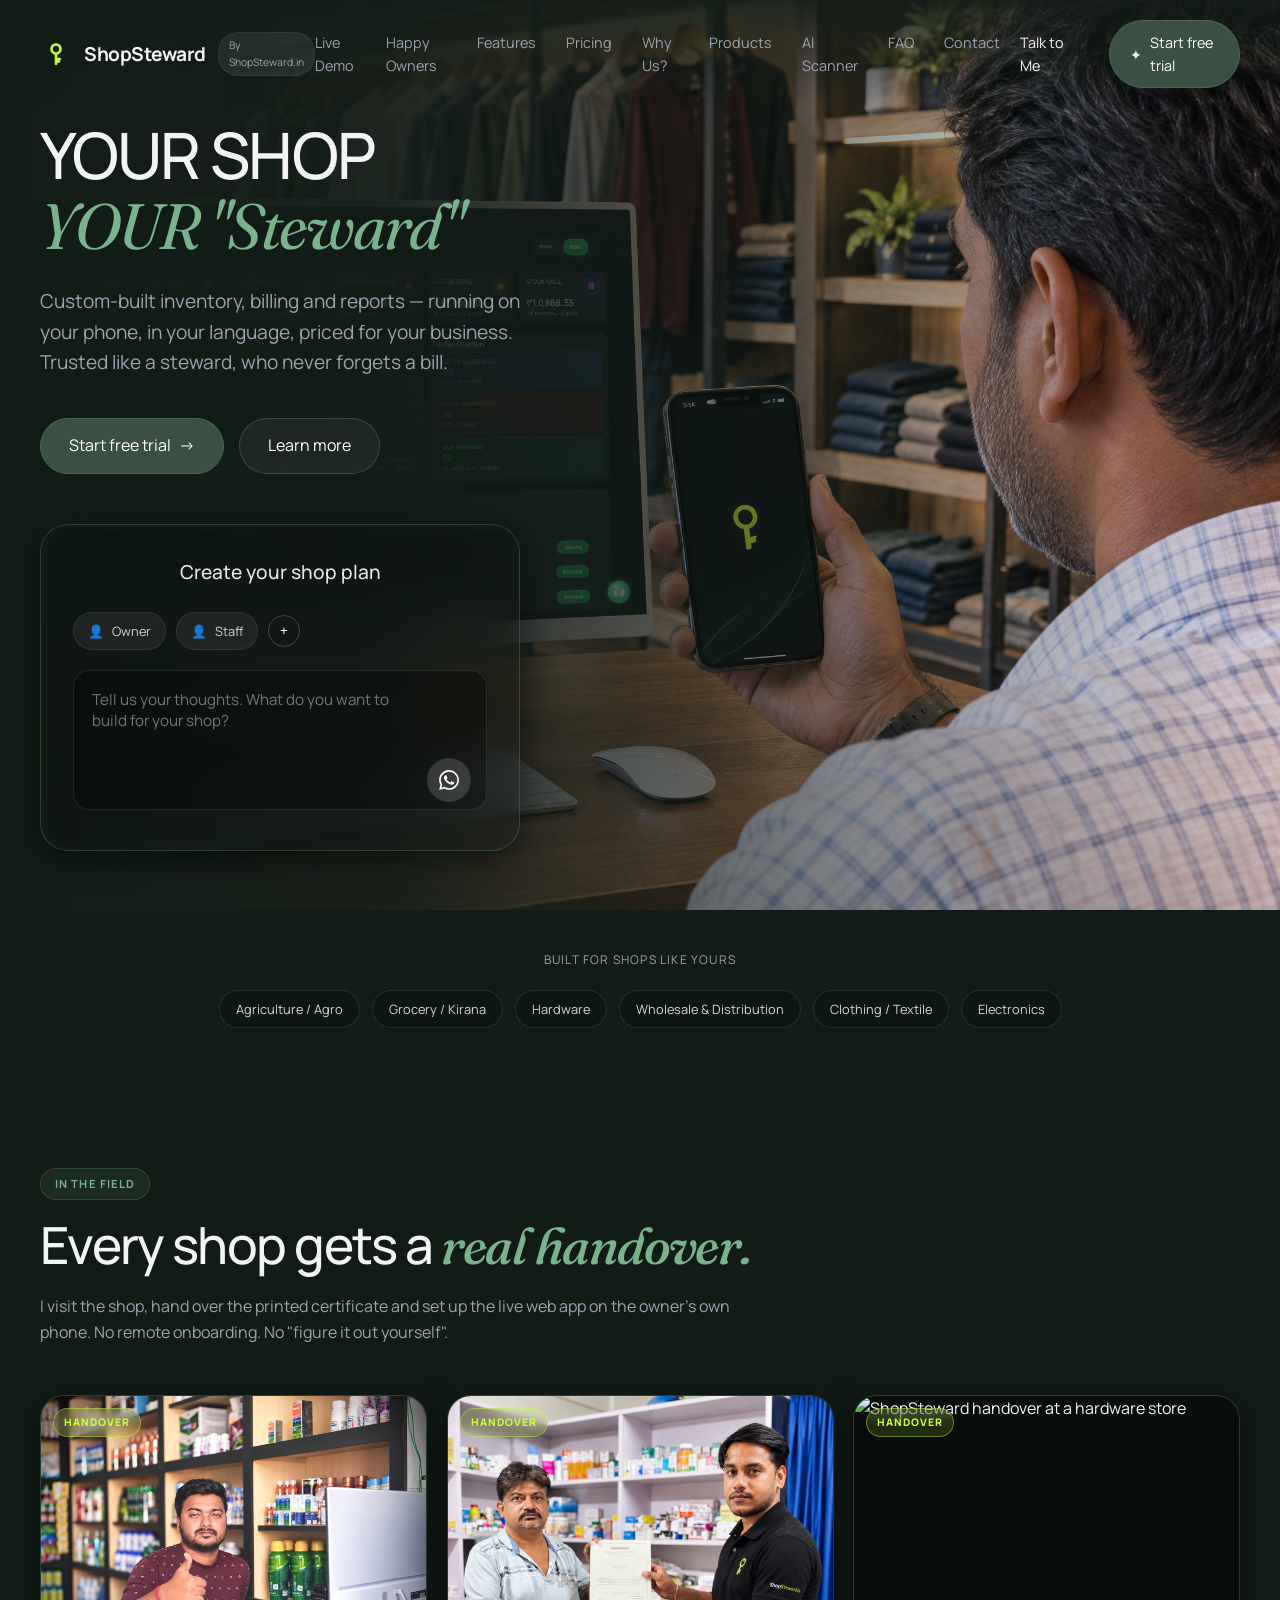
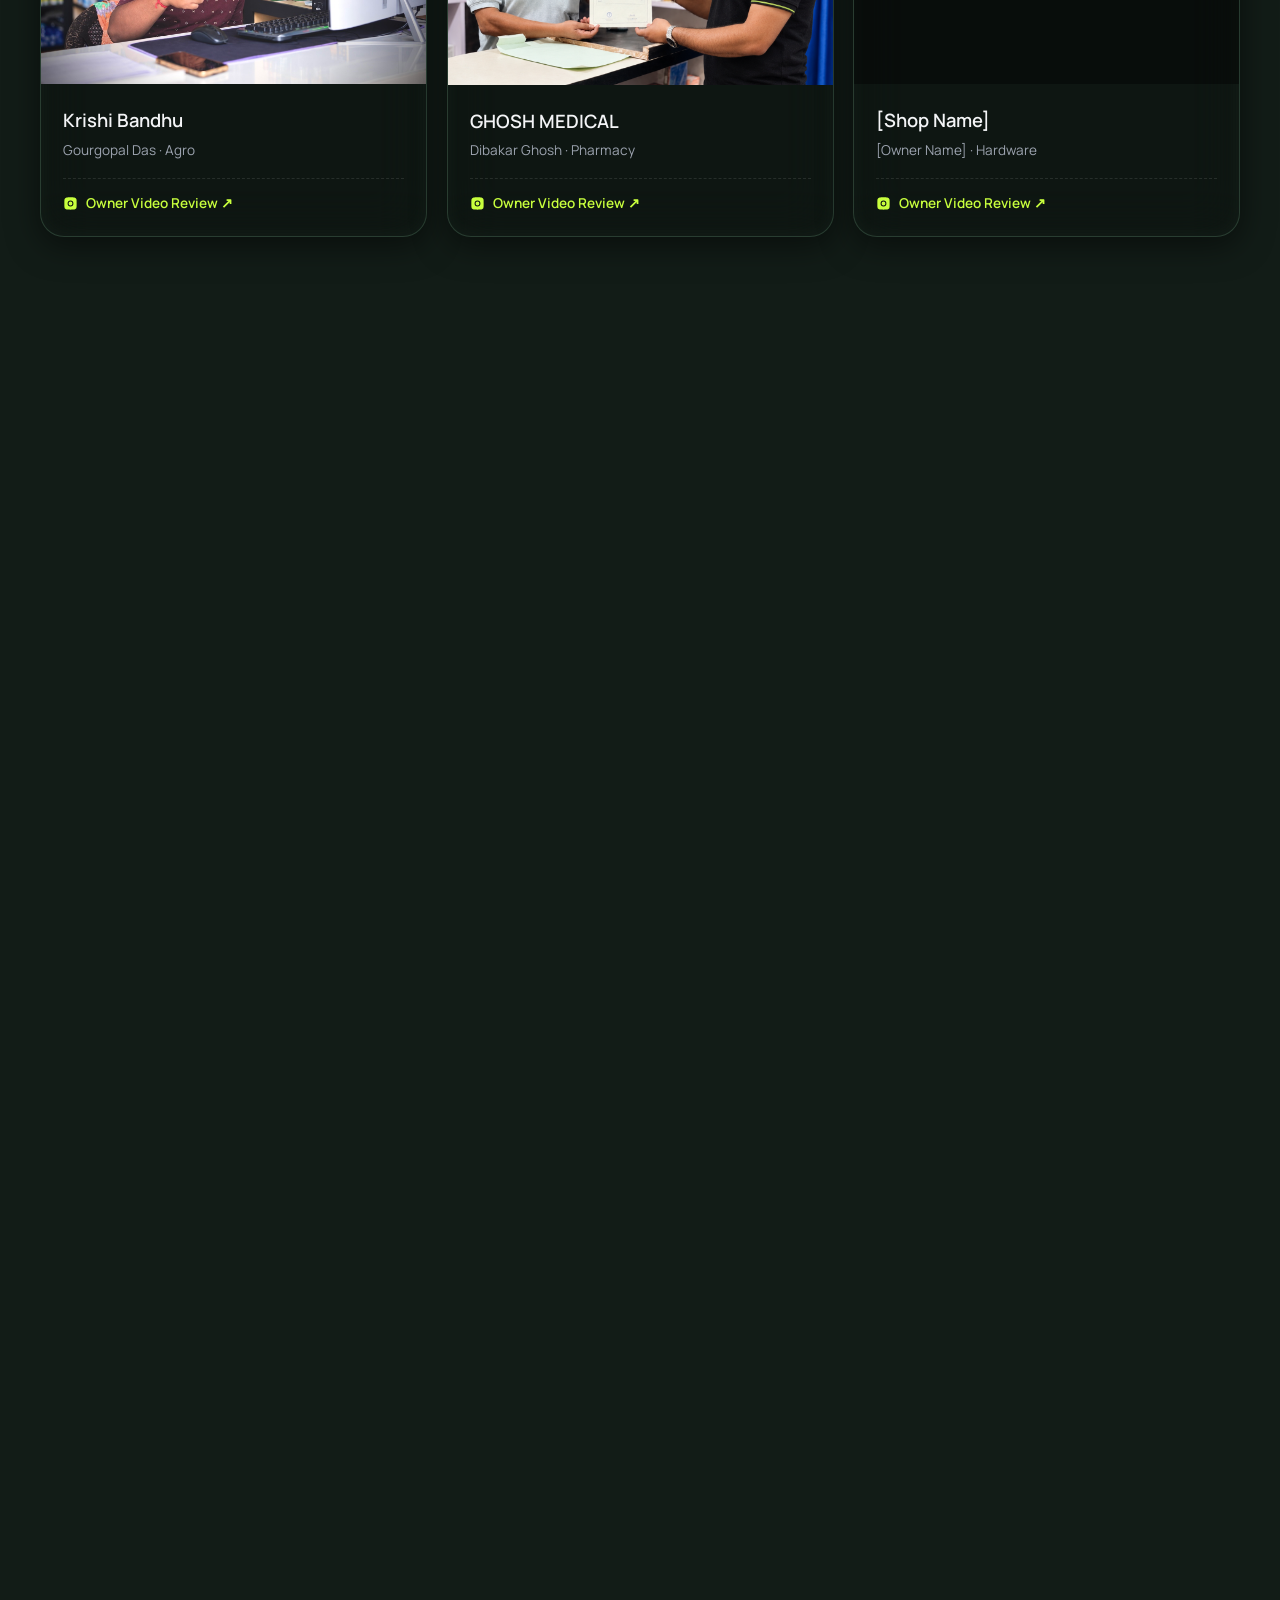
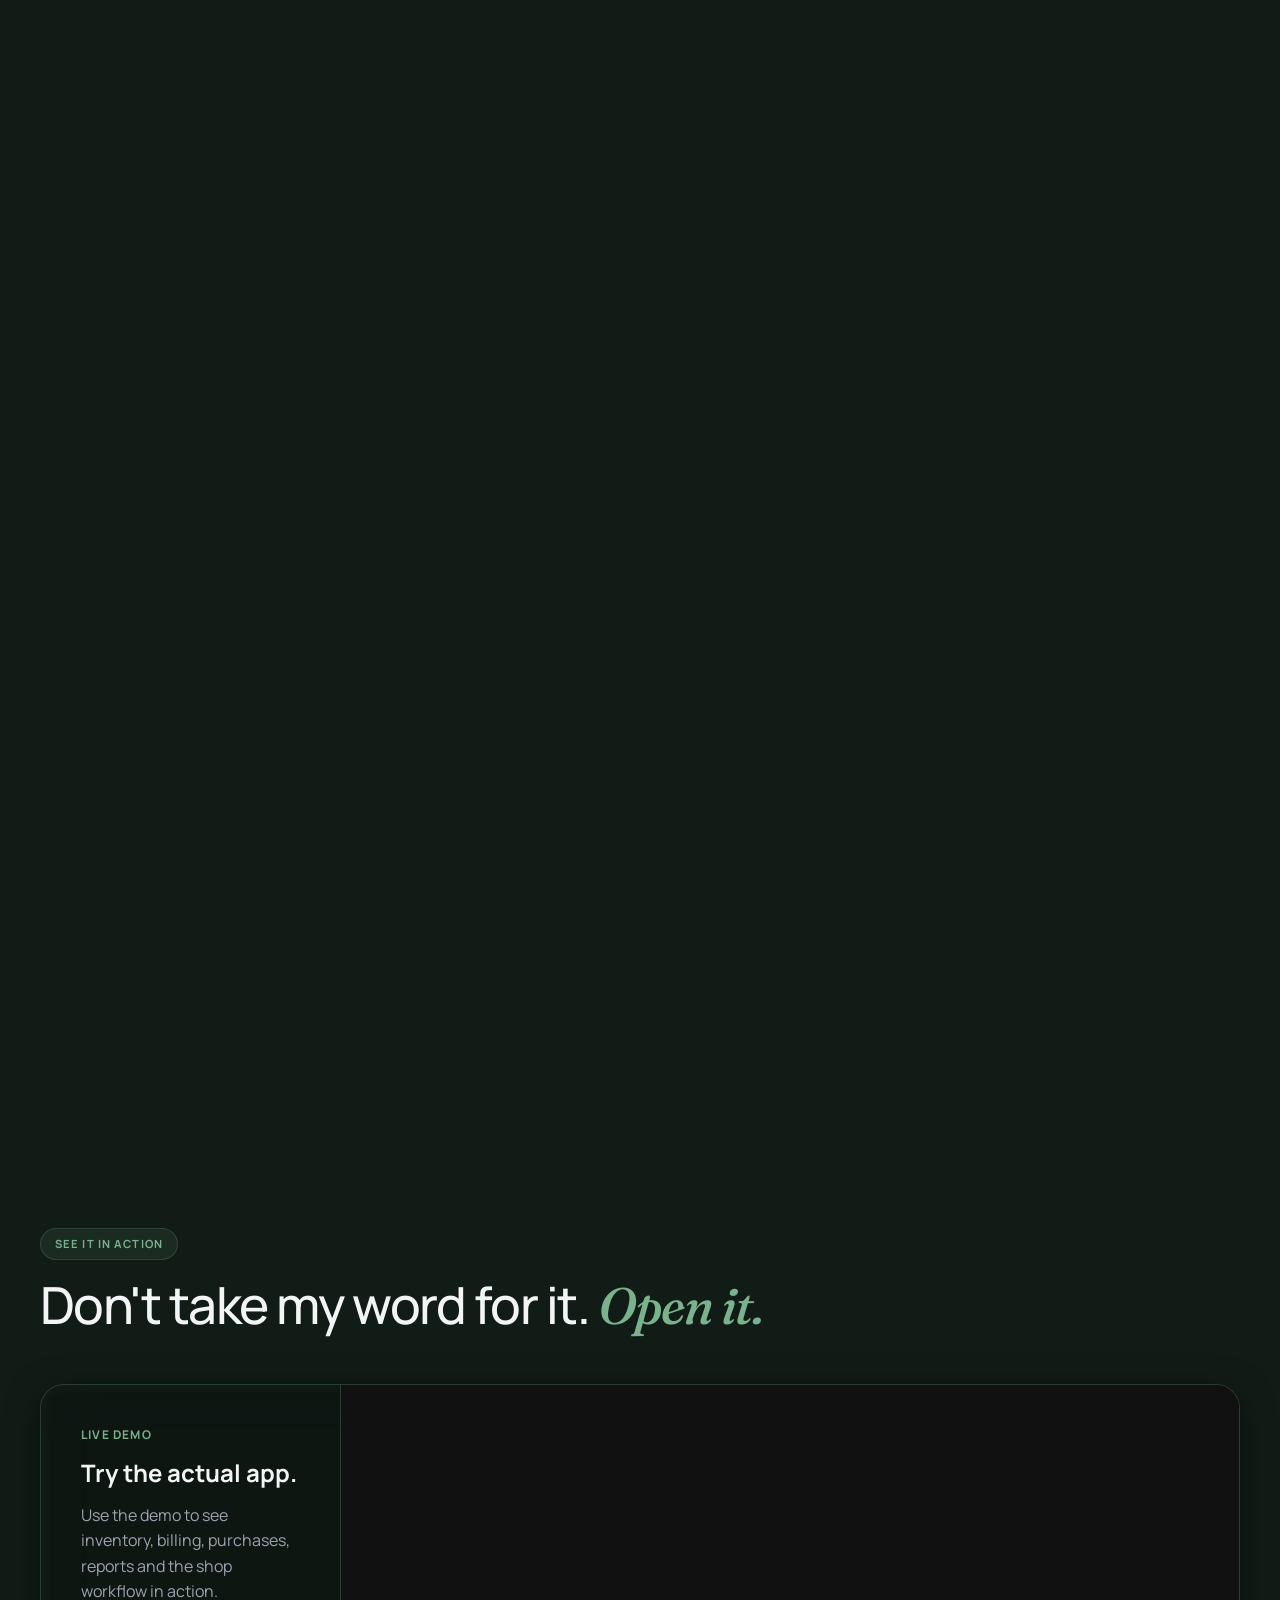
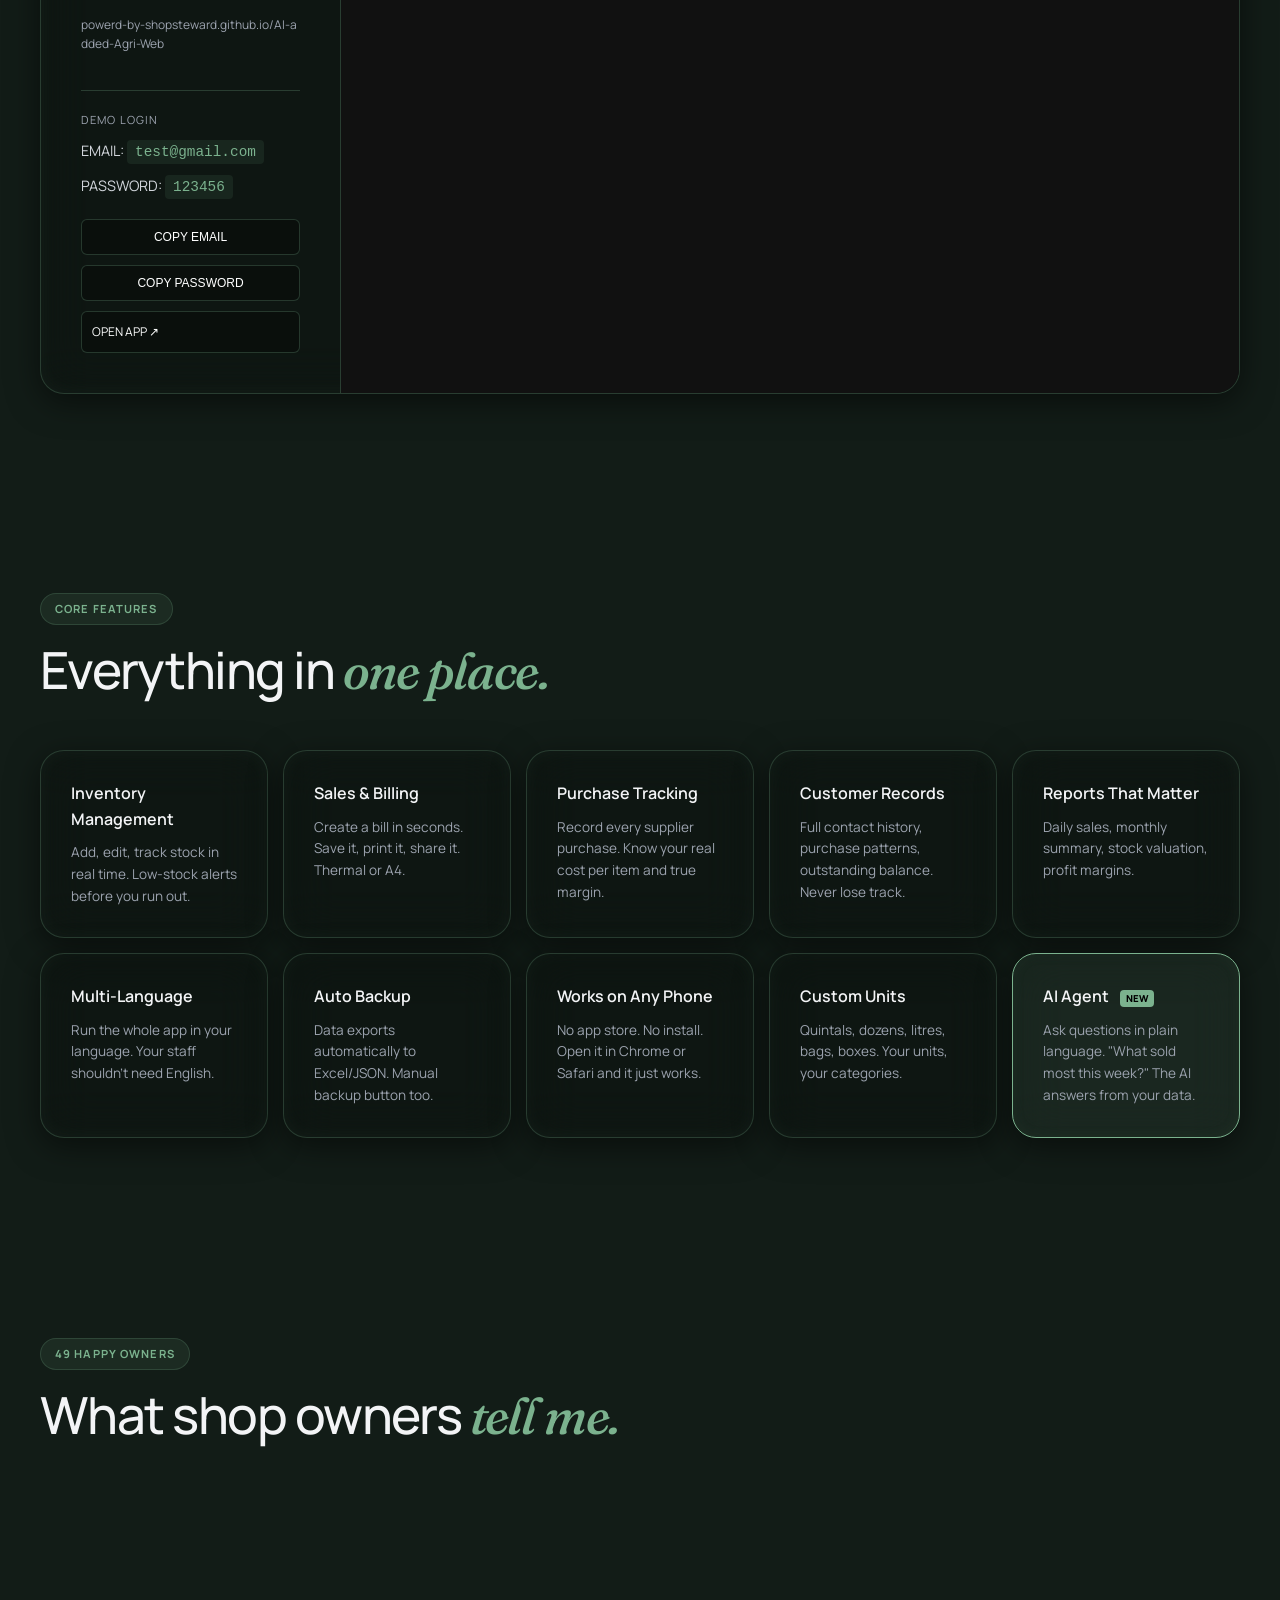
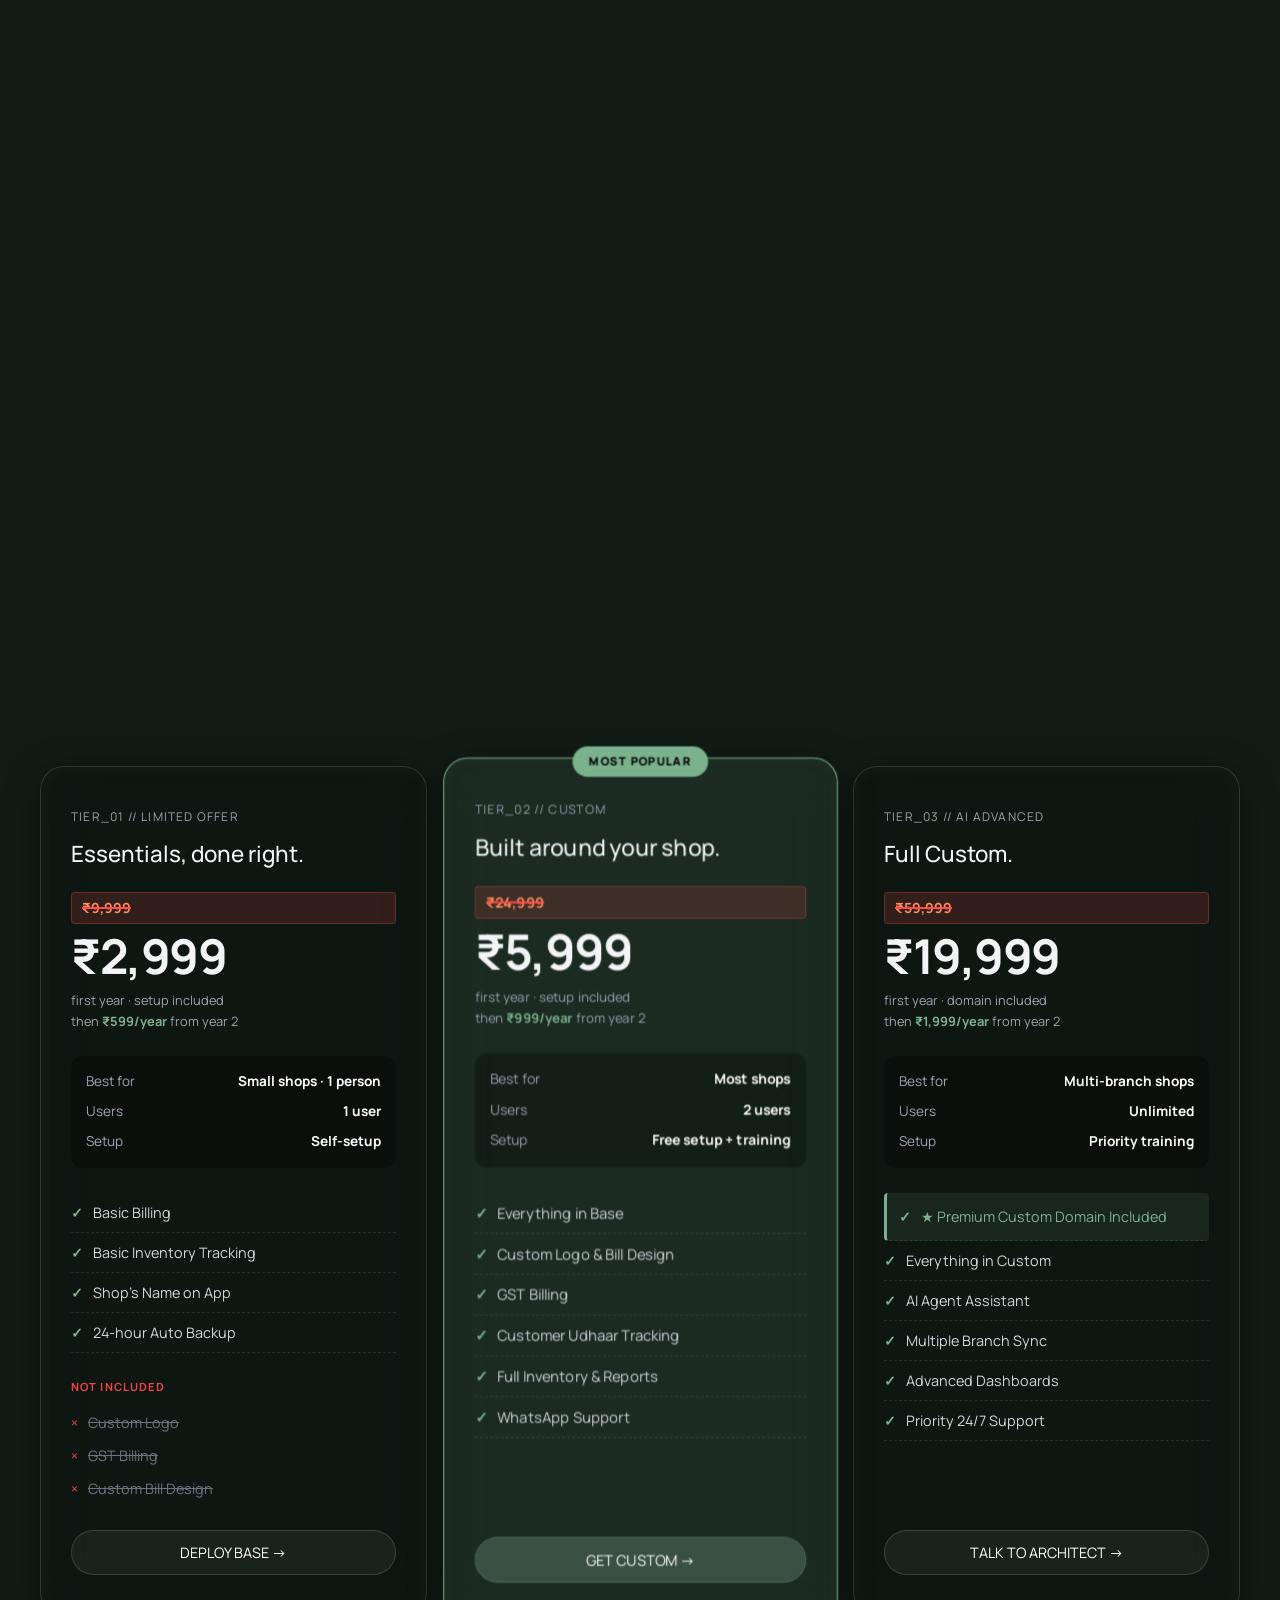
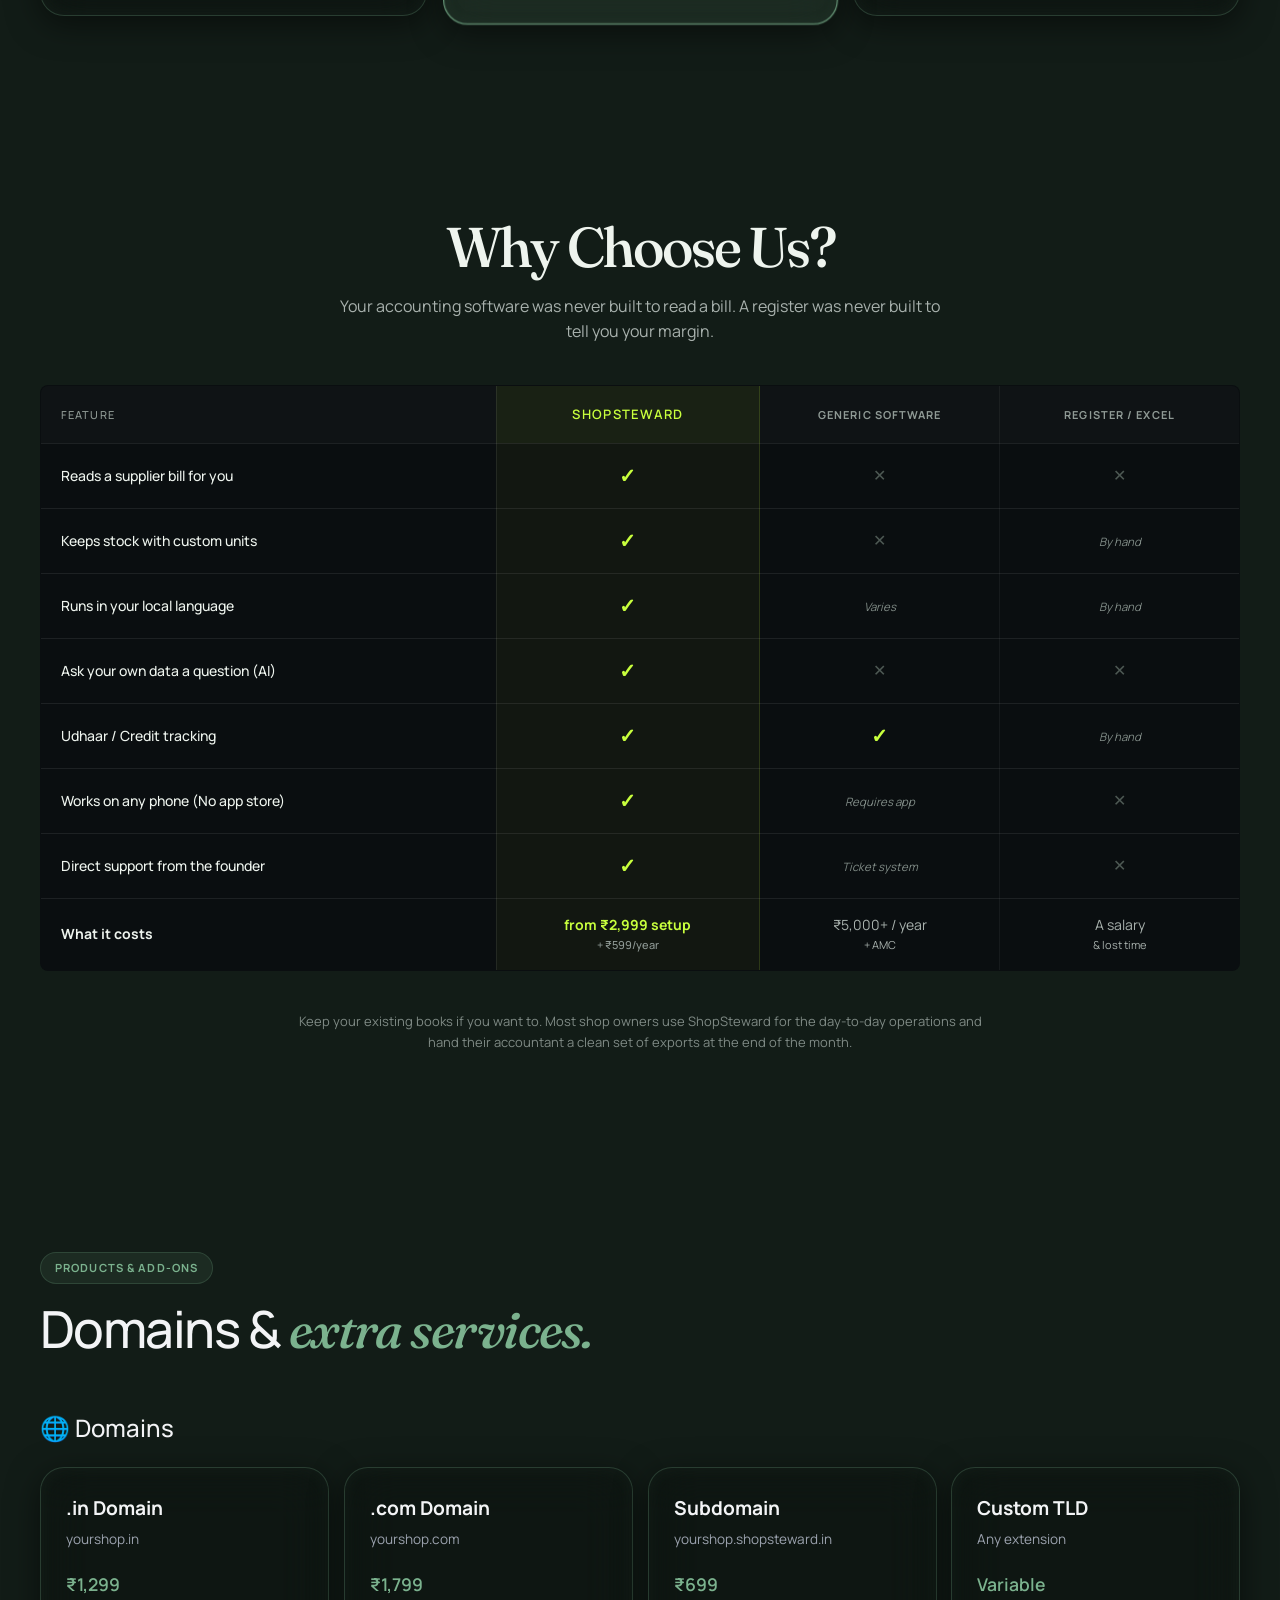
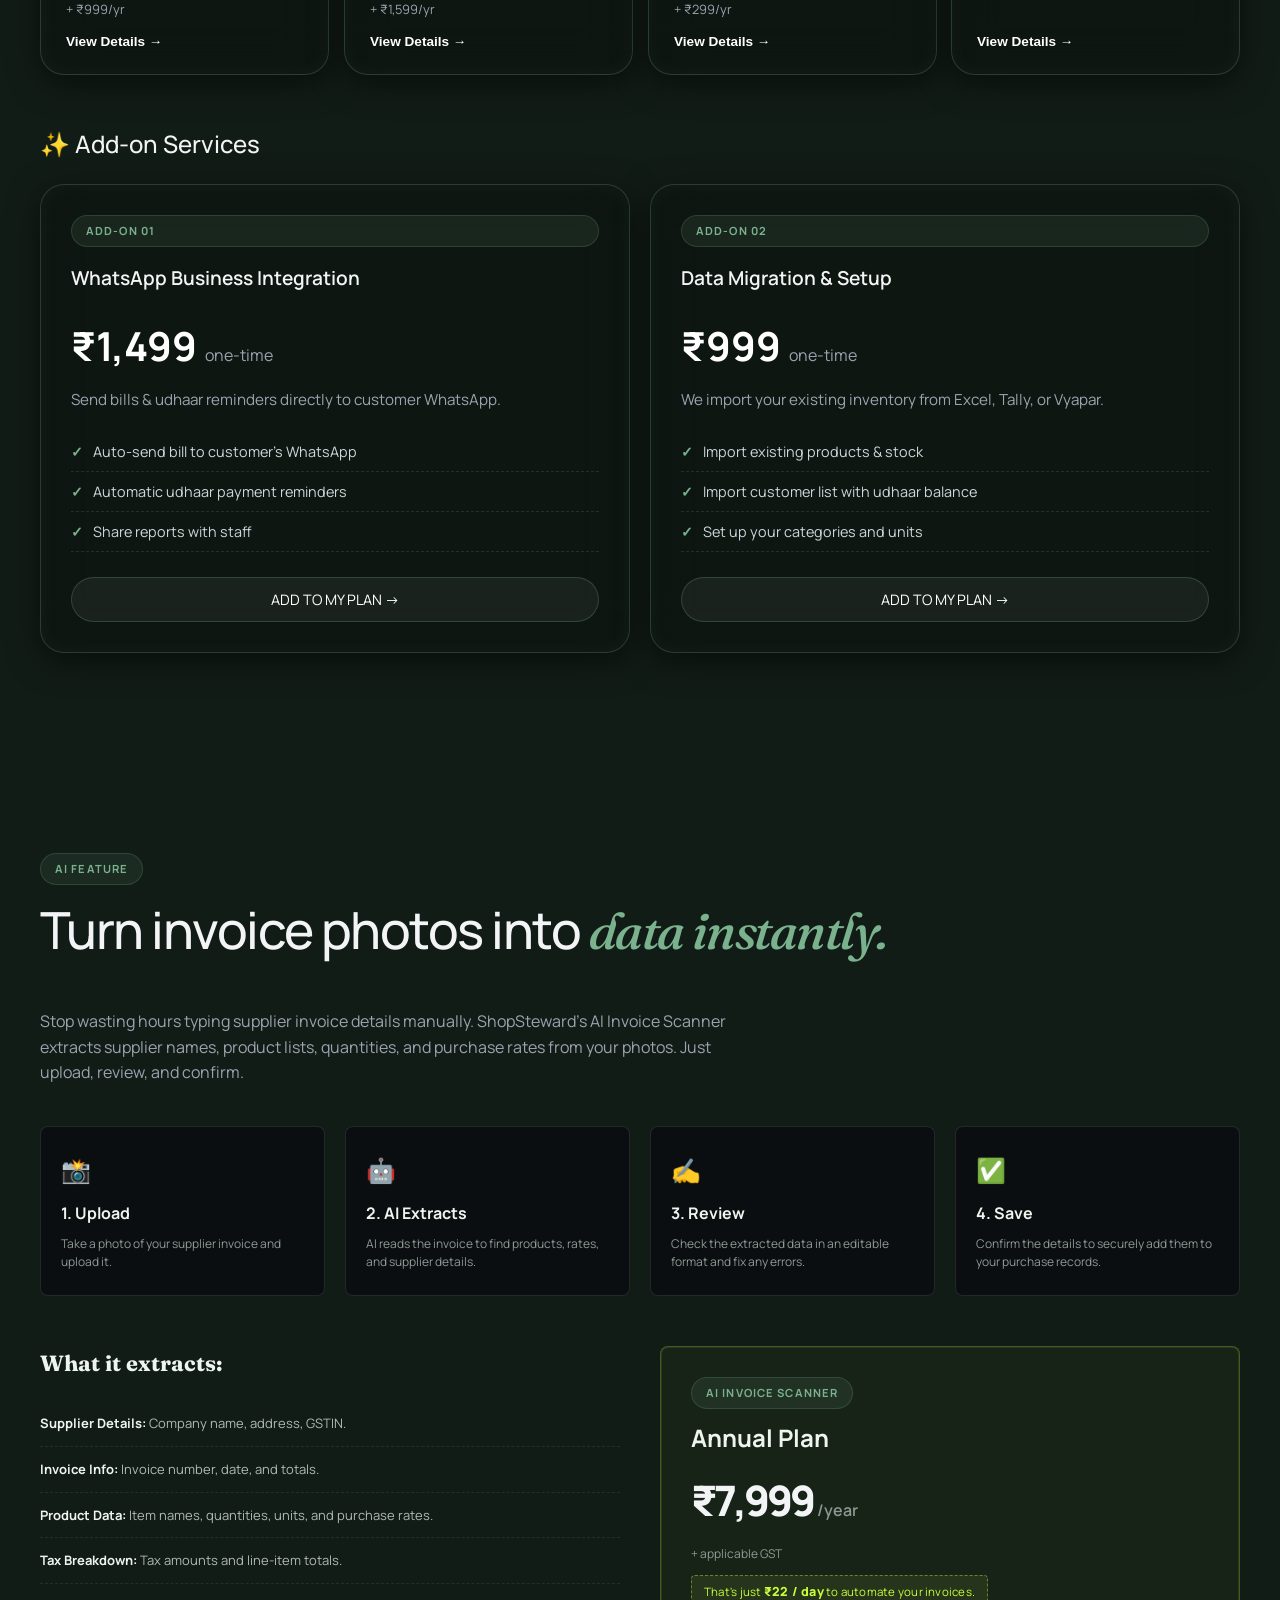
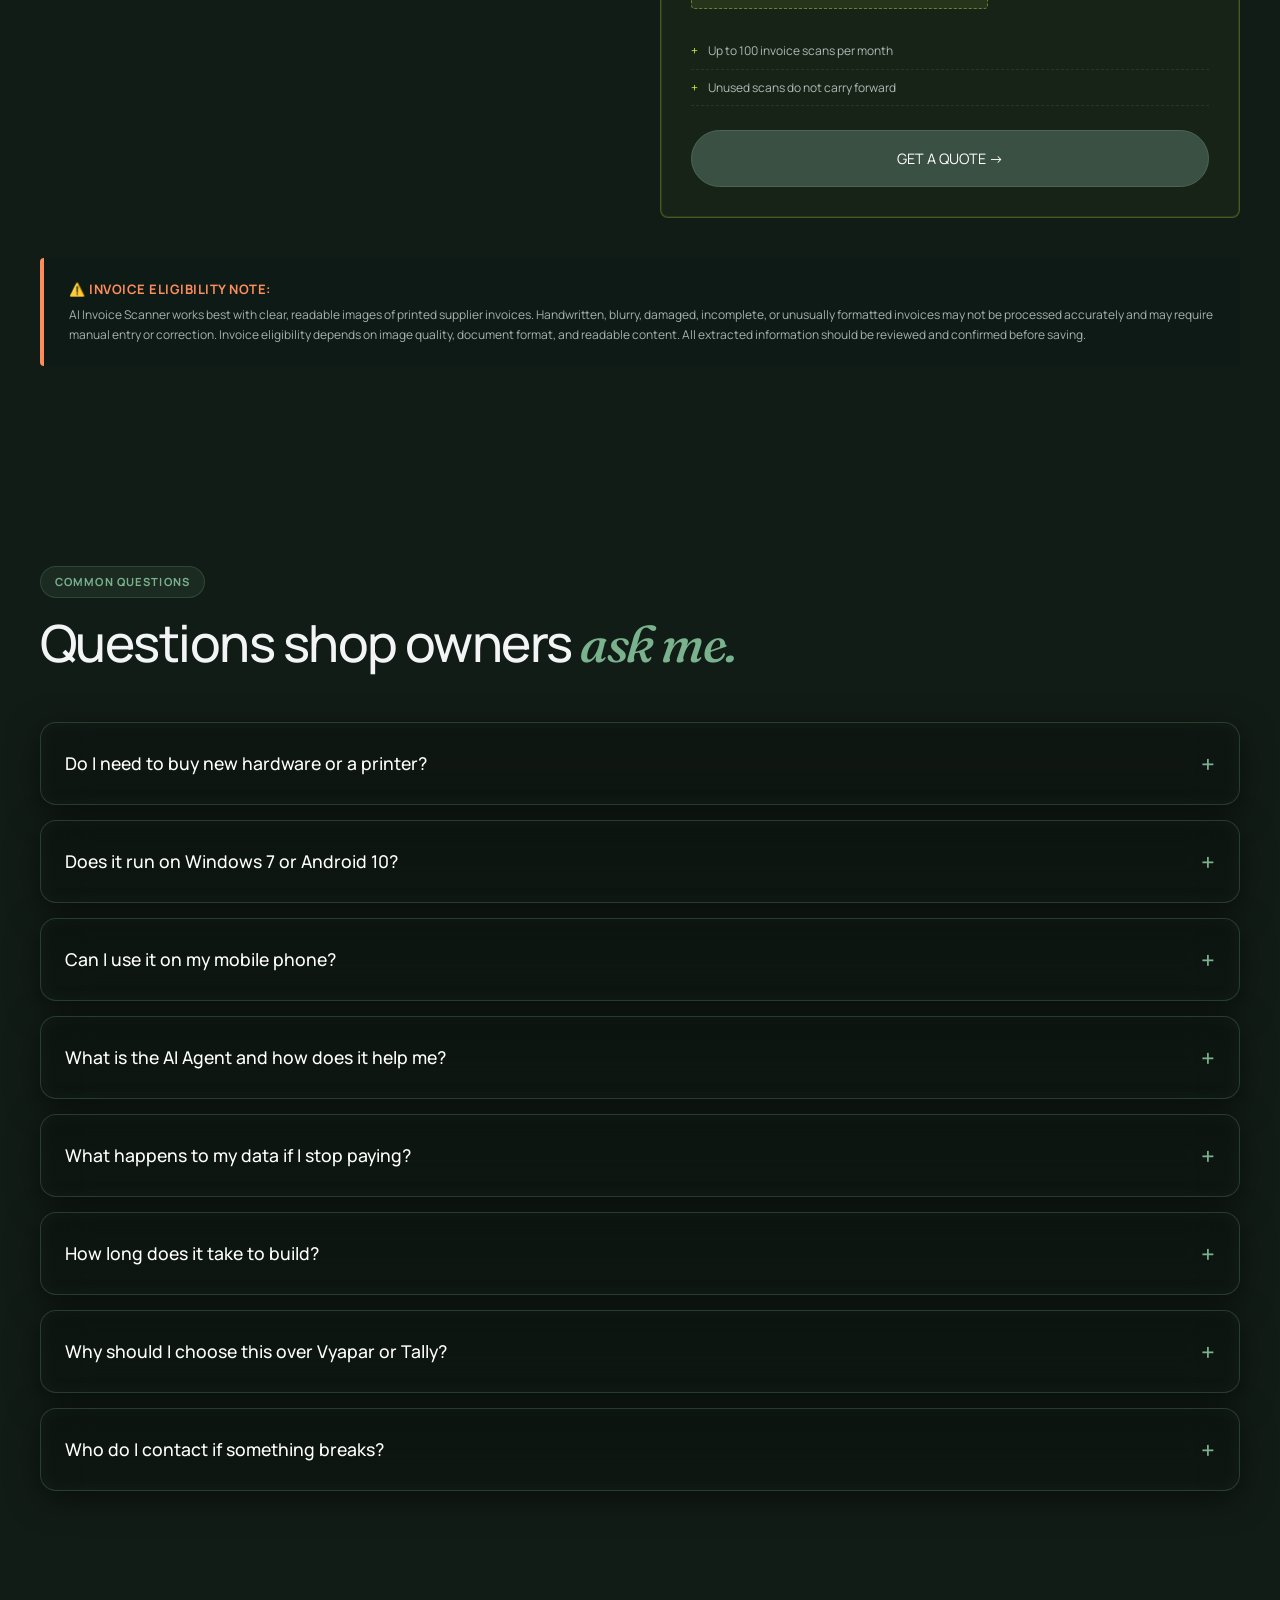
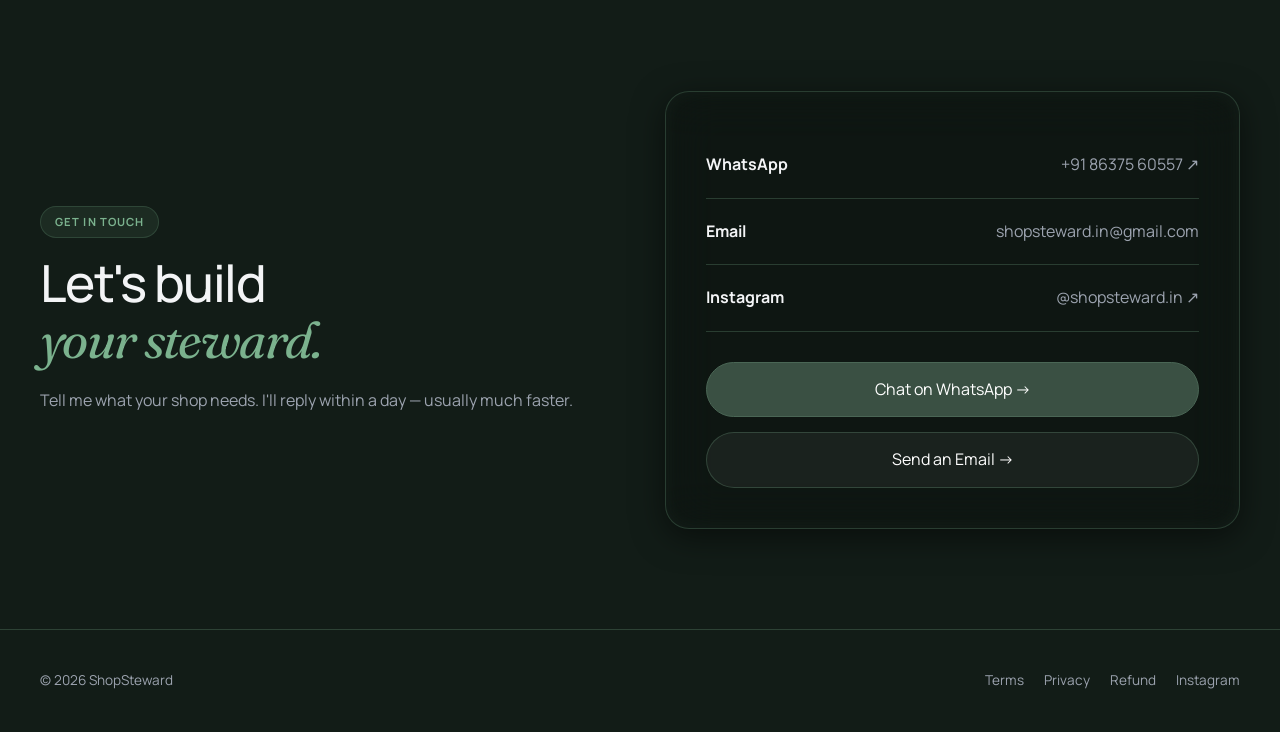
==== commit 5e93b5e0: "Update index.html" ====
--- a/index.html
+++ b/index.html
@@ -334,7 +334,7 @@
             <p class="copy mb-40 reveal">Limited-time offer prices. Pay once for setup + first year — no hidden charges. Renew from year 2 at a reduced rate.</p>
             <div class="pricing-note reveal">
   <span class="note-icon">ℹ️</span>
-  <p><strong>Note:</strong> The standard ₹599/year renewal applies to the base software. If you add premium features (like the AI Invoice Scanner, WhatsApp Integration, or Custom Domains), your annual renewal will adjust accordingly to cover those specific add-ons.</p>
+  <p><strong>Note:</strong> The renewal prices listed on each card apply from year 2 onwards. The ₹599/year renewal applies to the Base tier. Premium features (like Custom Domains, AI Agent, or unlimited users) are covered by the higher renewal rates shown on the Custom and AI Advanced tiers.</p>
 </div>
 
             <div class="pricing-grid">
@@ -370,7 +370,7 @@
                     <h3>Built around your shop.</h3>
                     <div class="price-old">₹24,999</div>
                     <div class="amt">₹5,999</div>
-                    <div class="sub">first year · setup included<br>then <b>₹599/year</b> from year 2</div>
+                    <div class="sub">first year · setup included<br>then <b>₹999/year</b> from year 2</div>
                     <div class="price-meta">
                         <div><span>Best for</span><b>Most shops</b></div>
                         <div><span>Users</span><b>2 users</b></div>
@@ -392,7 +392,7 @@
                     <h3>Full Custom.</h3>
                     <div class="price-old">₹59,999</div>
                     <div class="amt">₹19,999</div>
-                    <div class="sub">first year · setup included<br>then <b>₹599/year</b> from year 2</div>
+                    <div class="sub">first year · domain included<br>then <b>₹1,999/year</b> from year 2</div>
                     <div class="price-meta">
                         <div><span>Best for</span><b>Multi-branch shops</b></div>
                         <div><span>Users</span><b>Unlimited</b></div>
--- a/style.css
+++ b/style.css
@@ -889,3 +889,12 @@
     .testimonial-grid { grid-template-columns: 1fr; gap: 15px; }
     .testimonial-grid .testimonial-card { padding: 28px 20px; }
 }
+/* Fix for the AI Scanner Quote Button */
+.scanner-cta {
+    width: 100%;
+    justify-content: center;
+    padding: 16px;
+    text-decoration: none;
+    display: inline-flex;
+    align-items: center;
+}
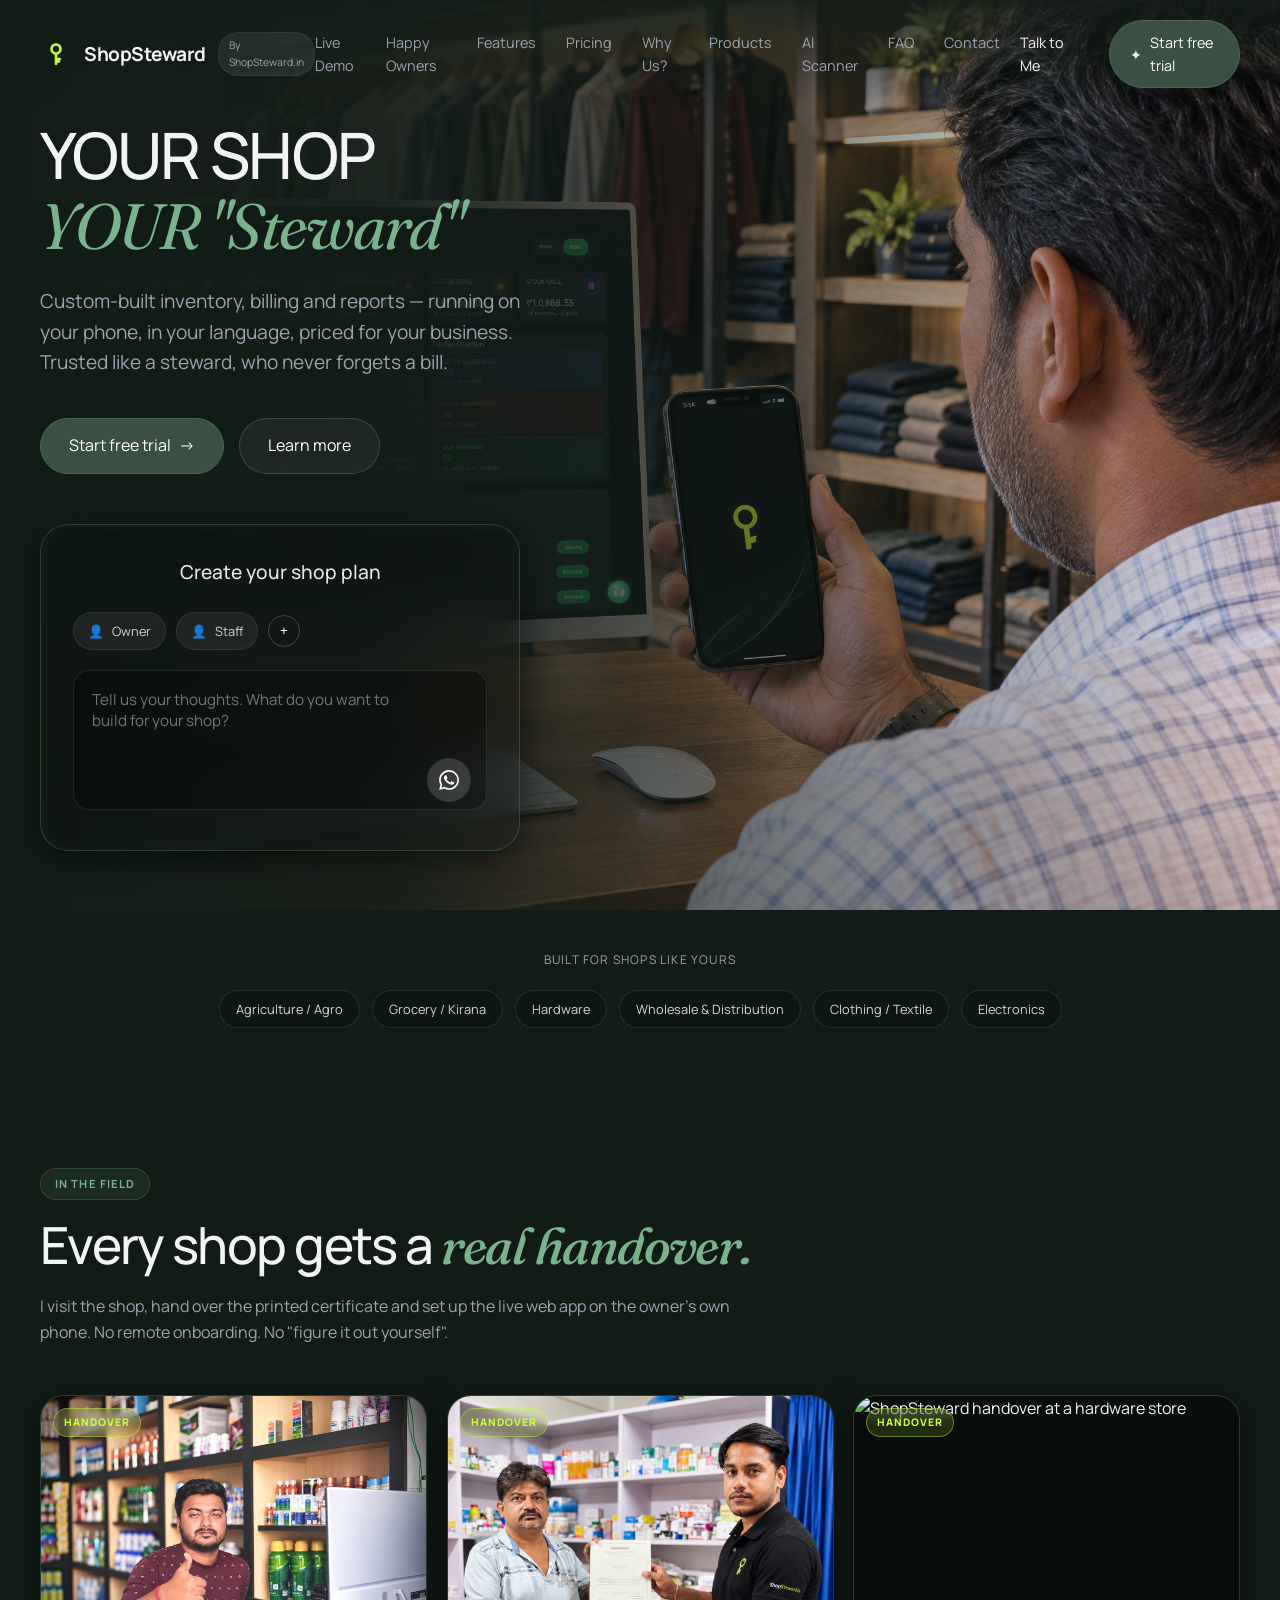
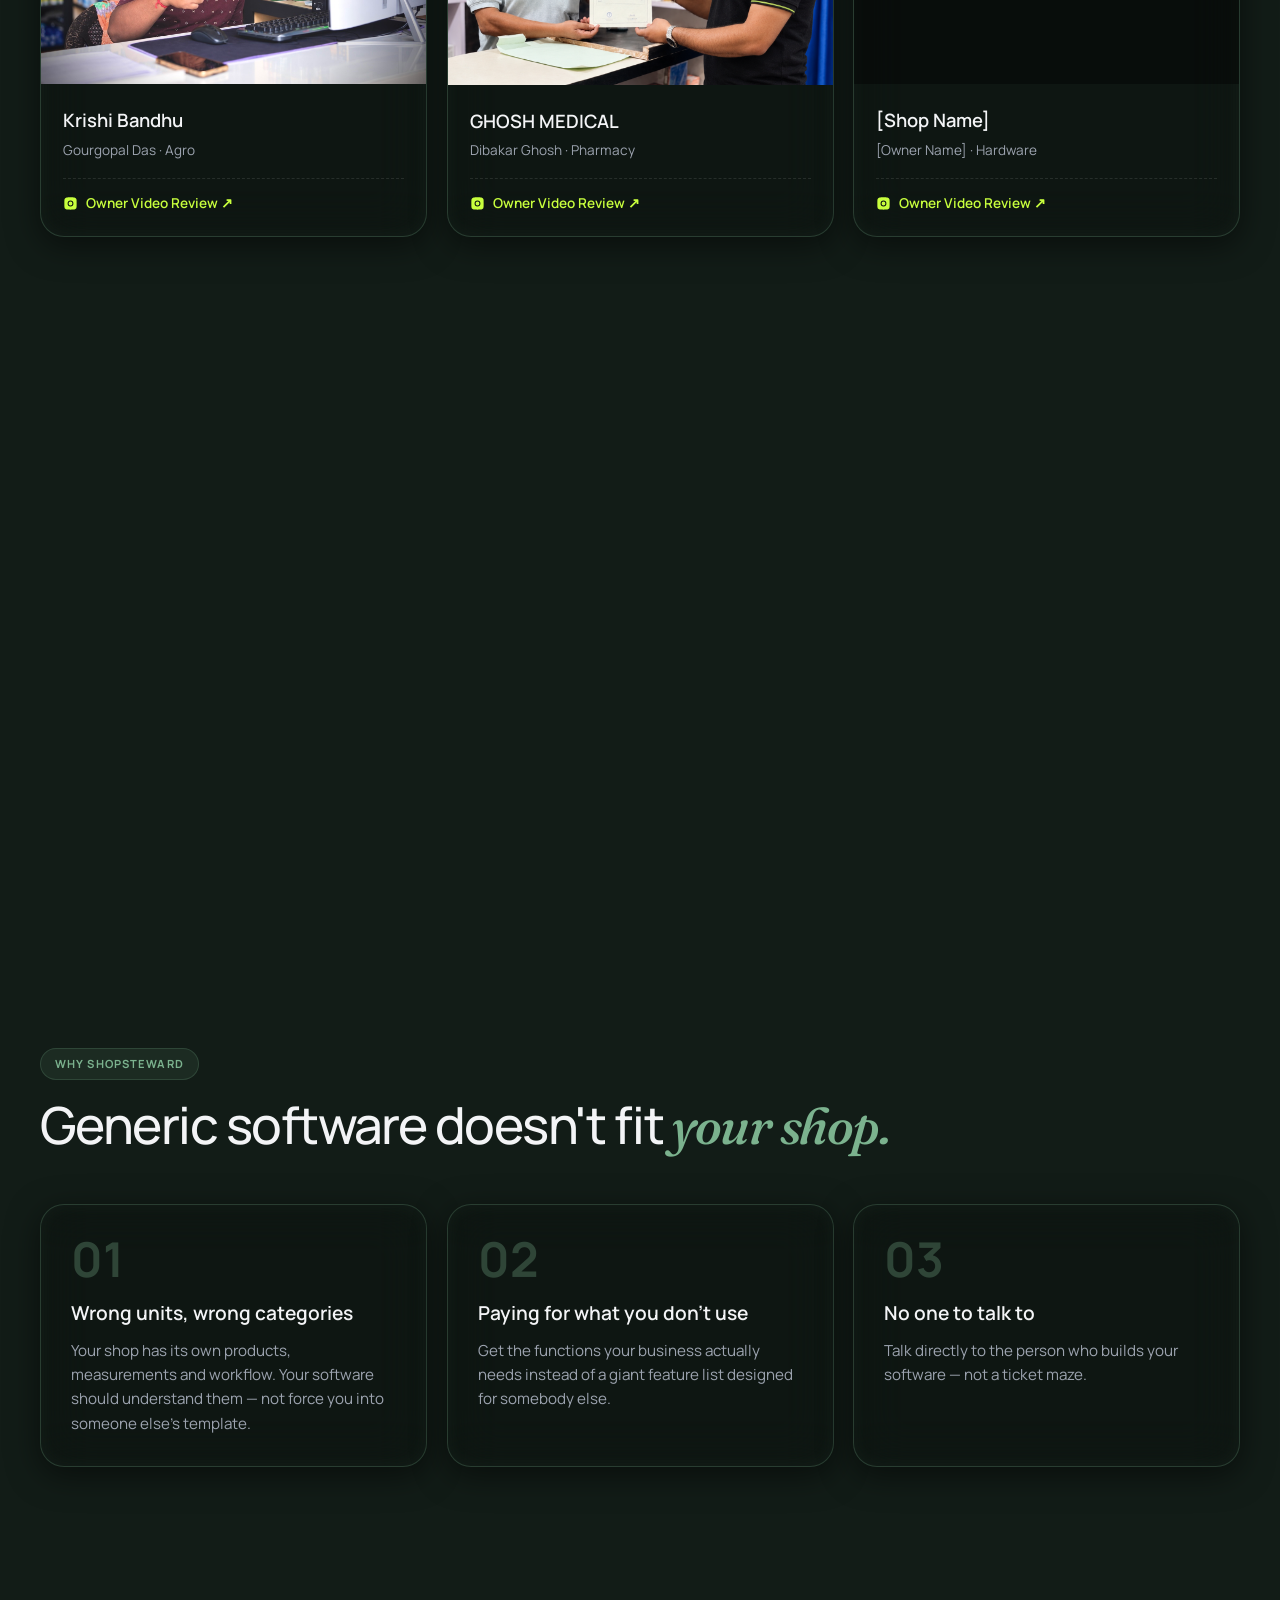
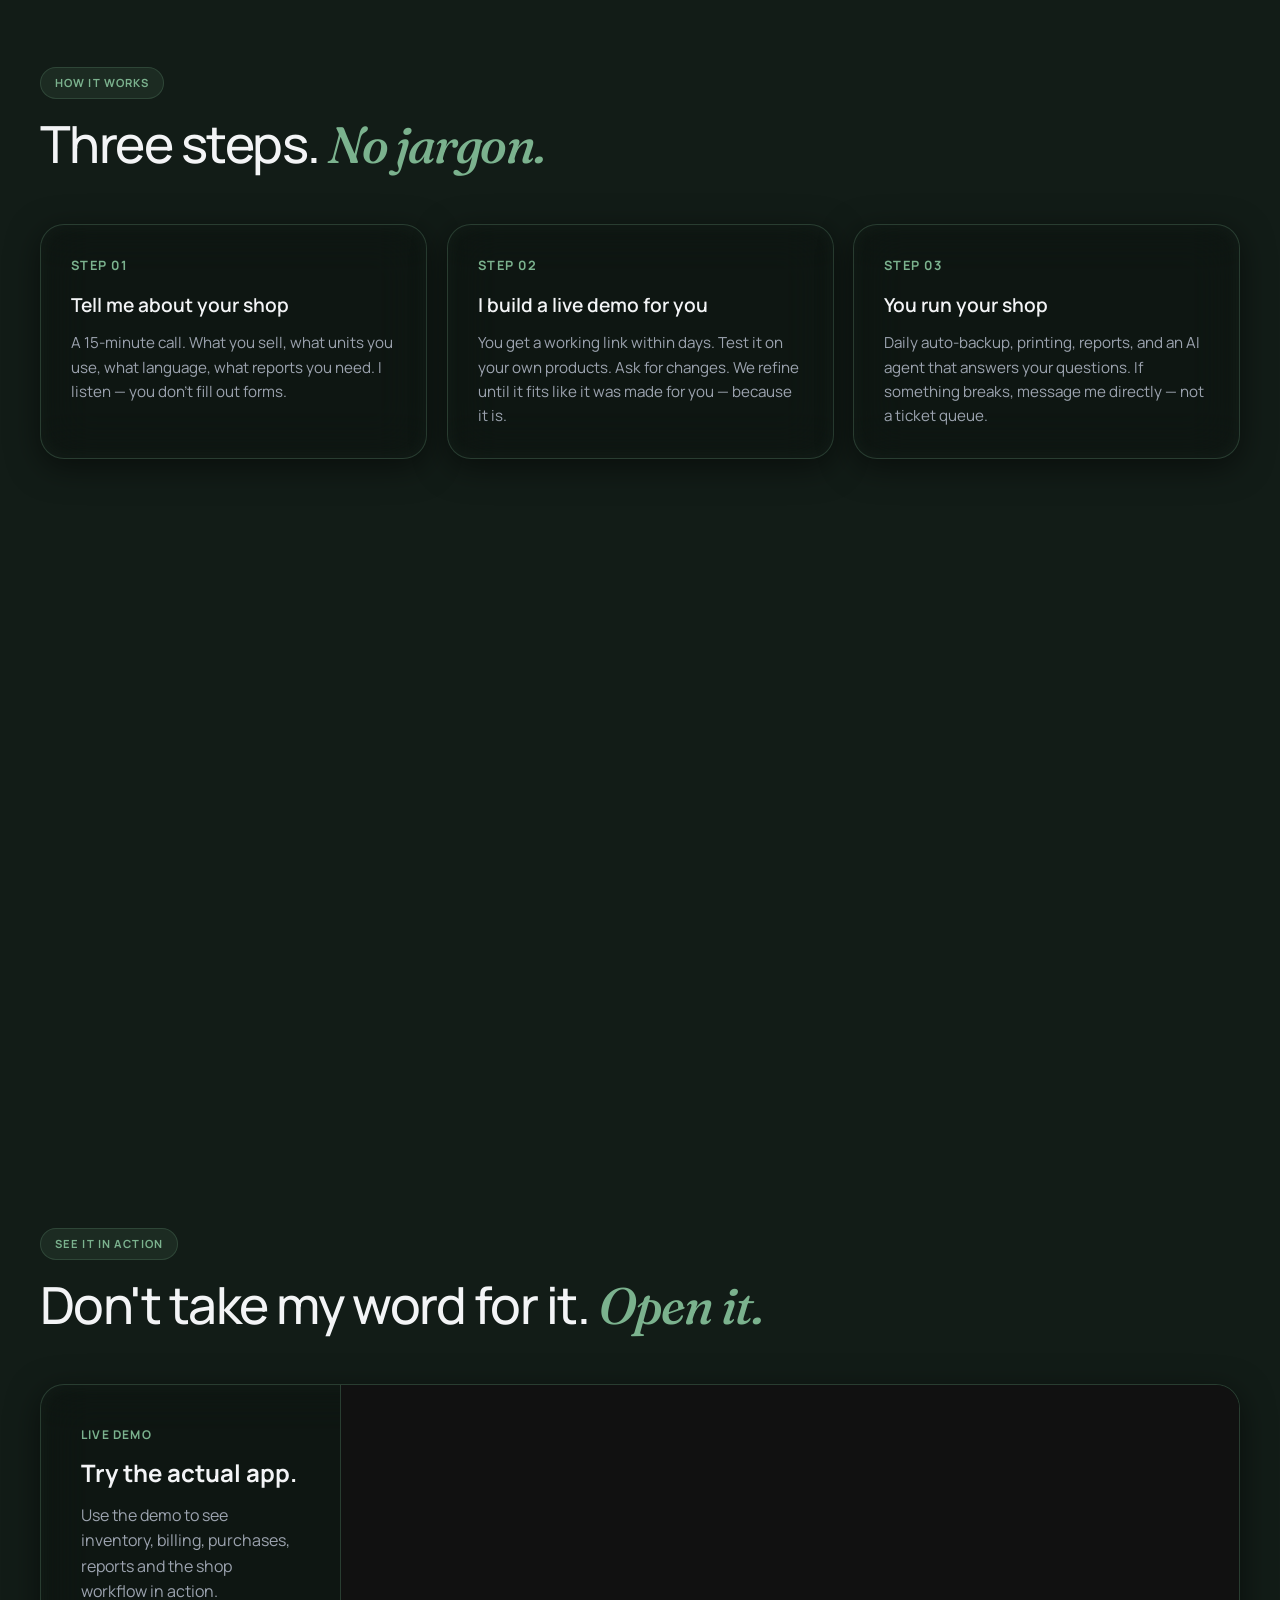
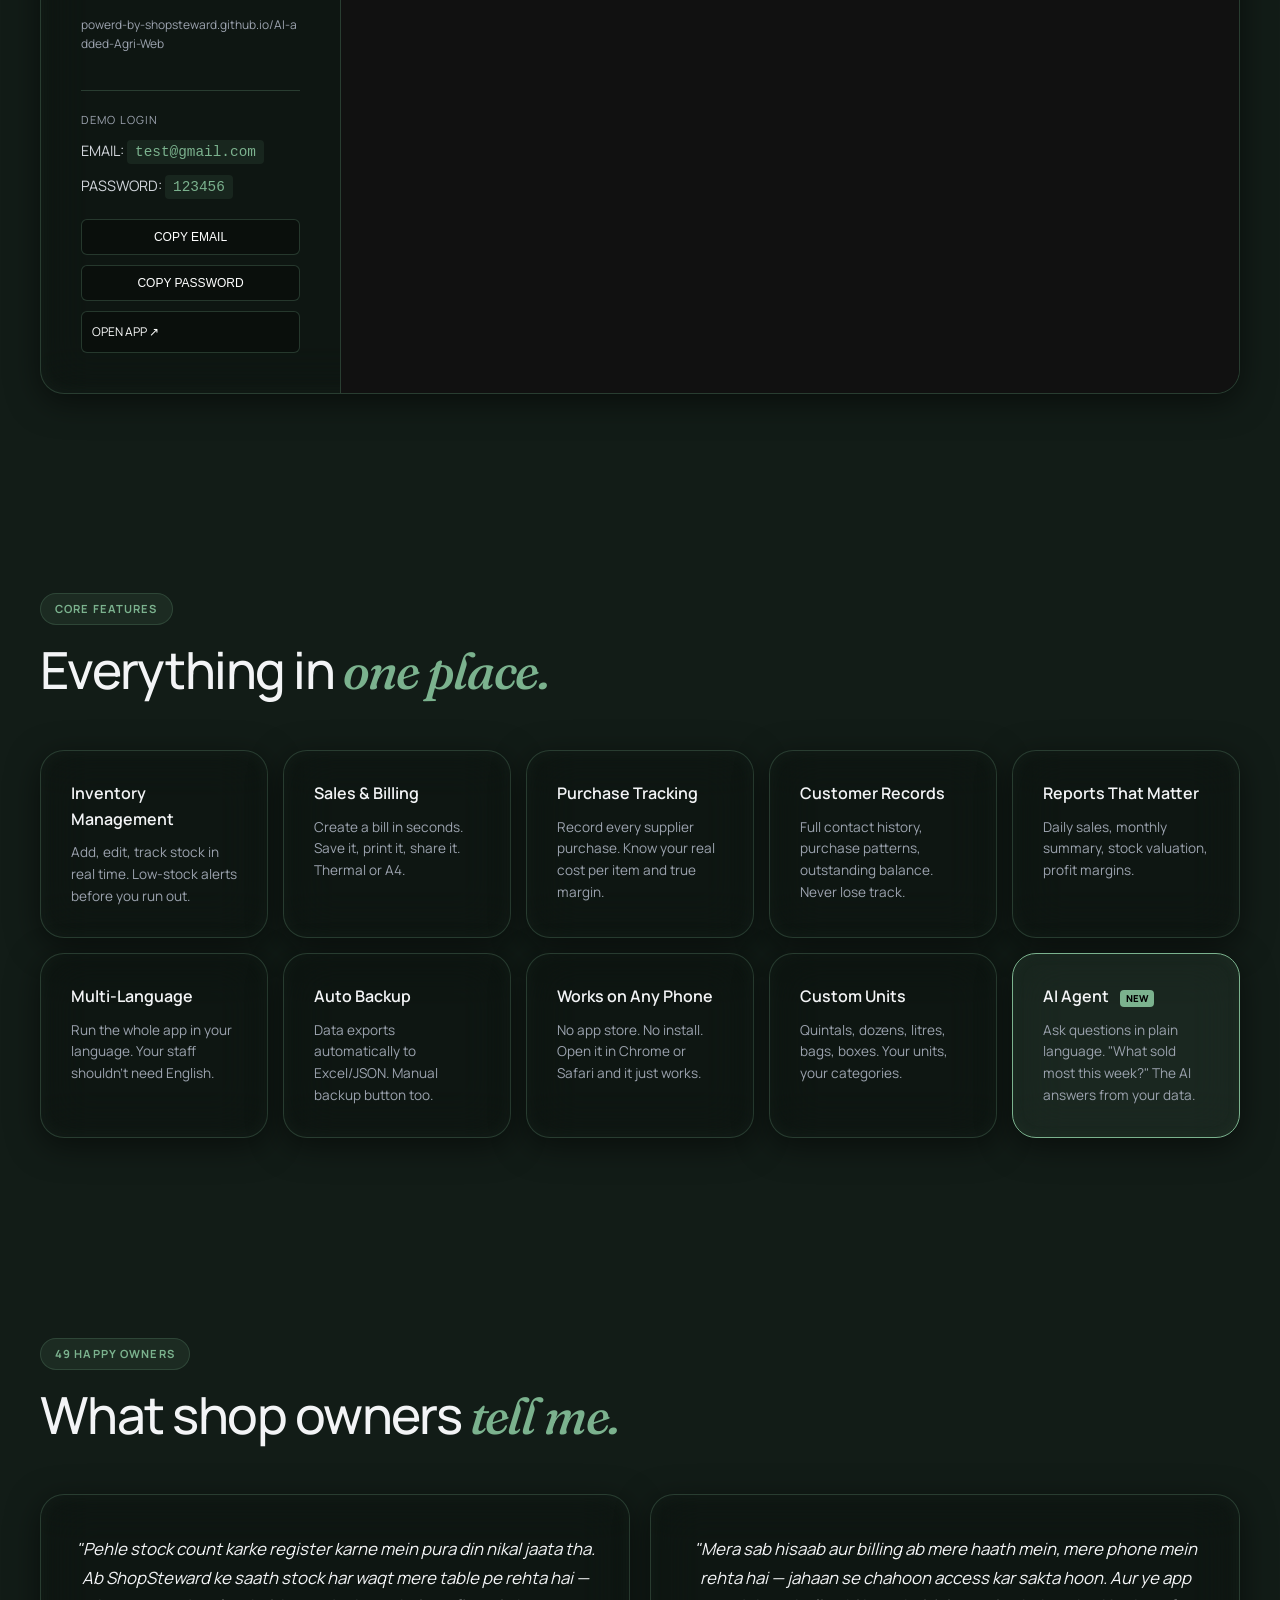
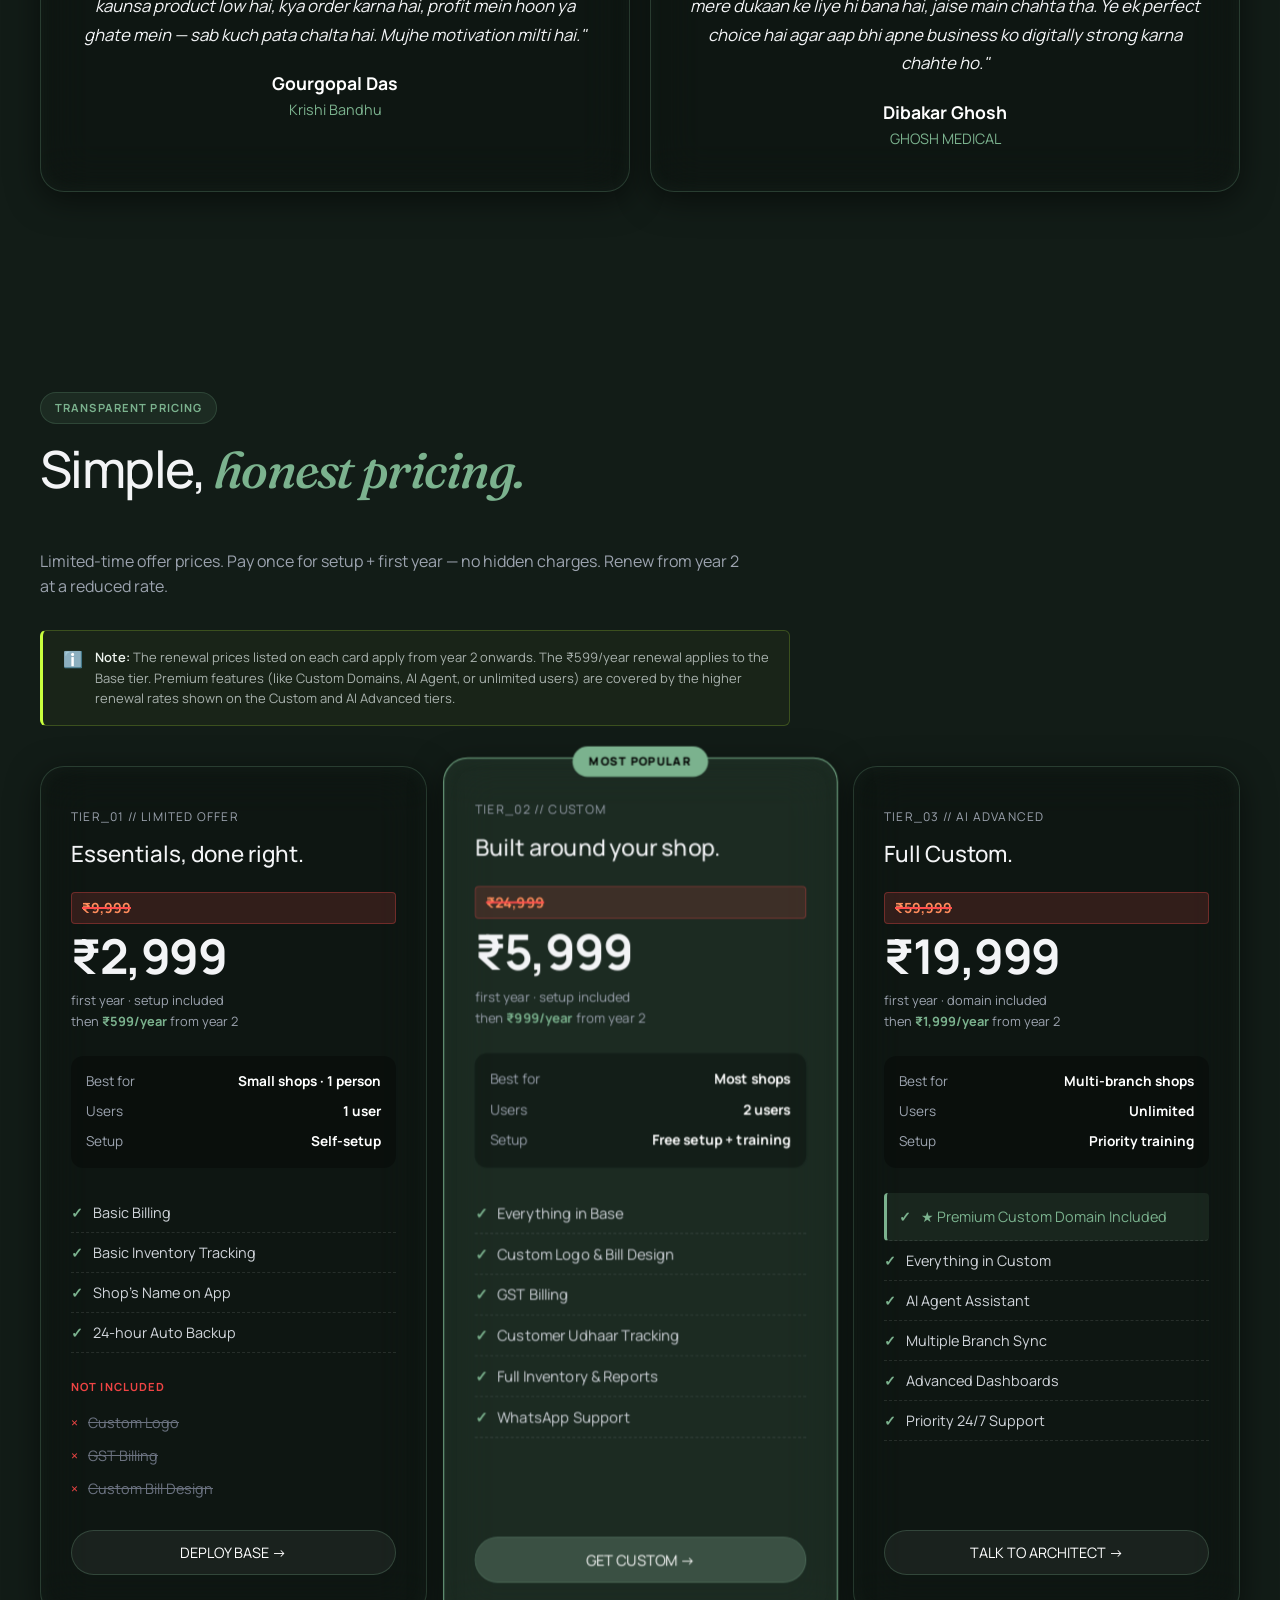
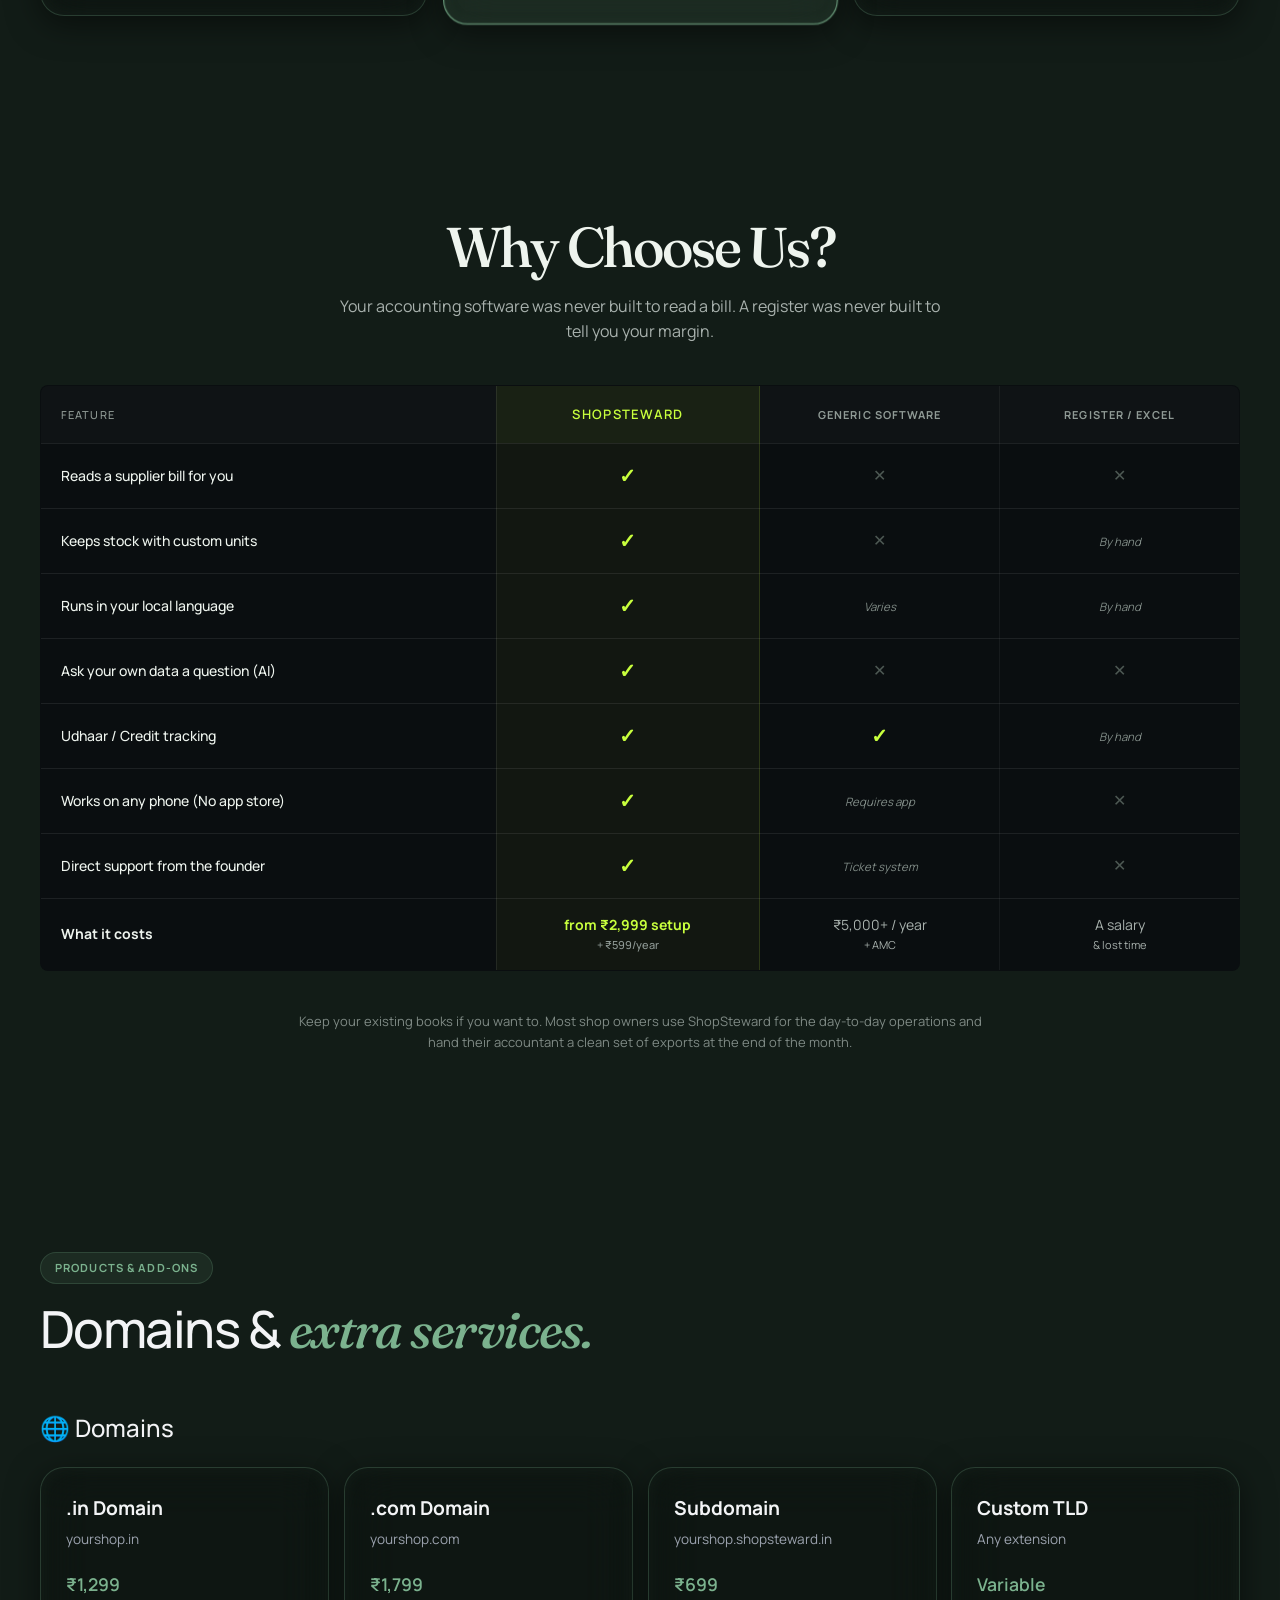
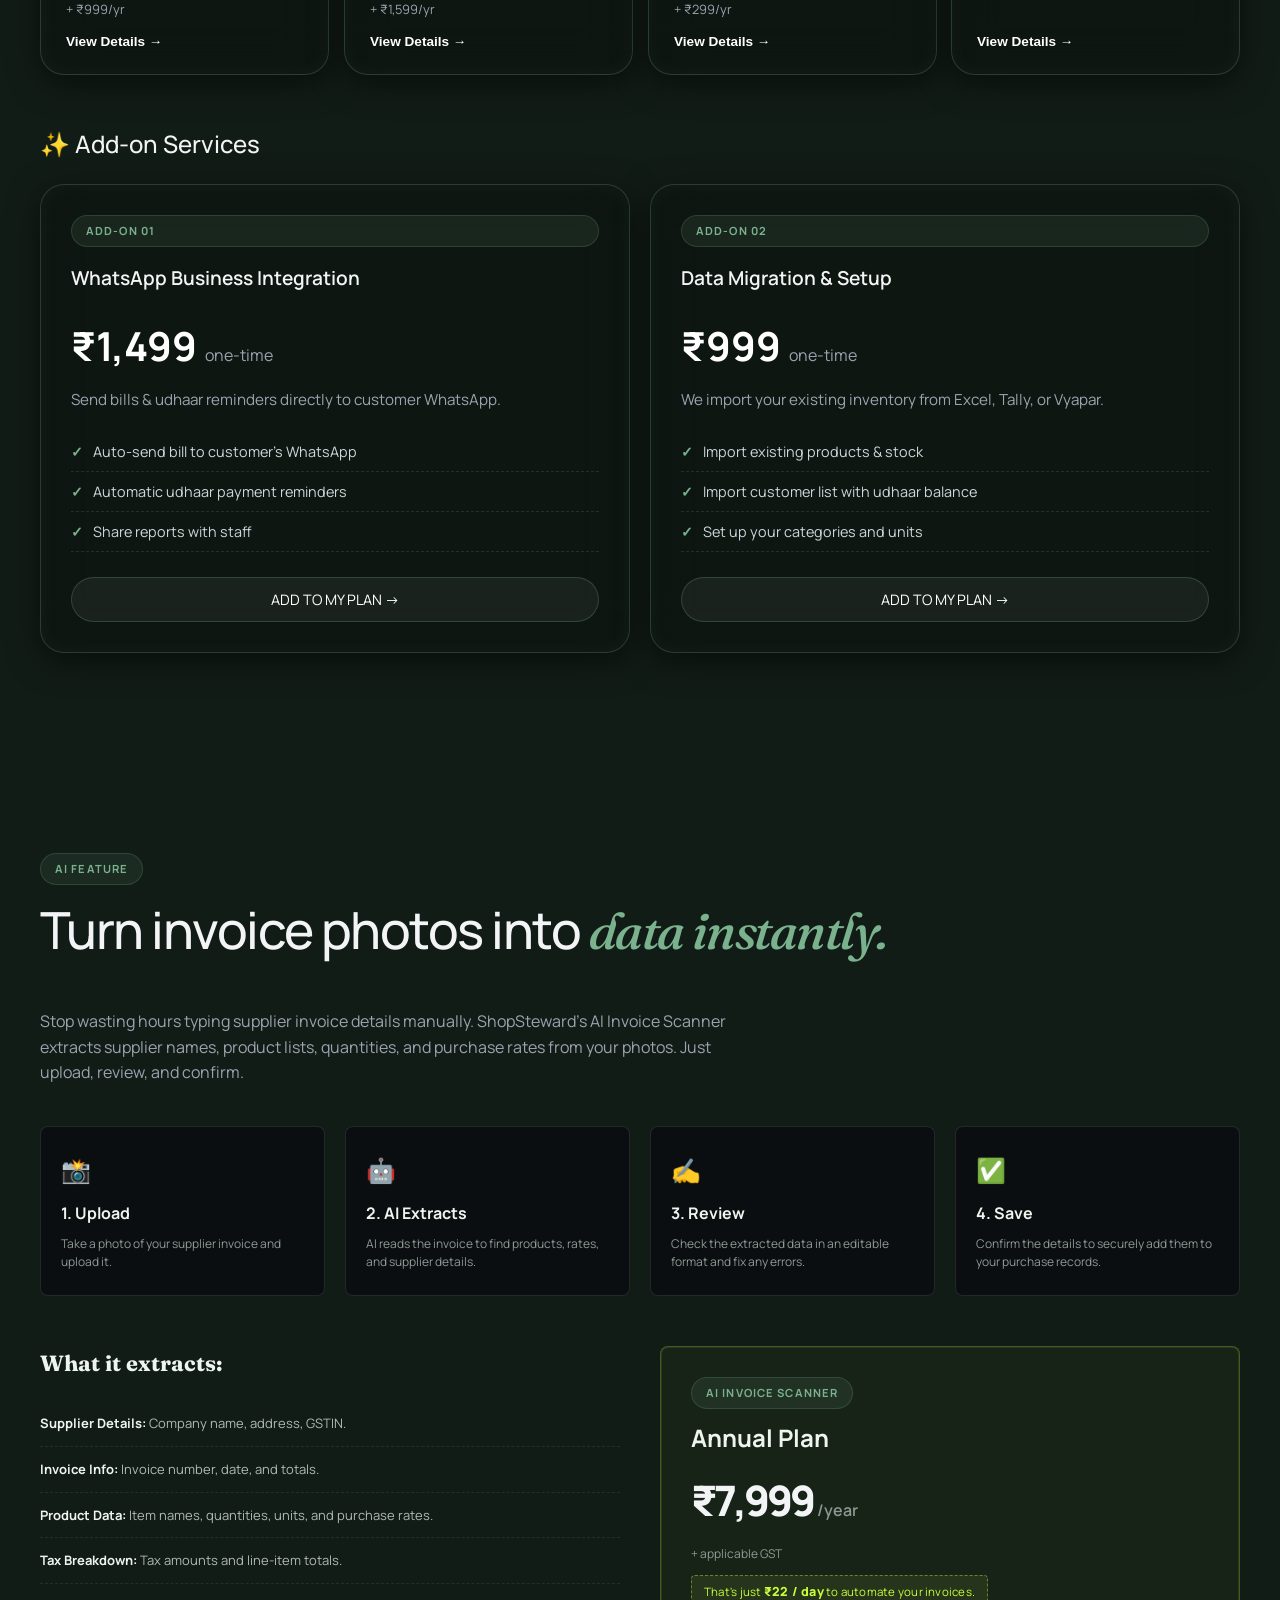
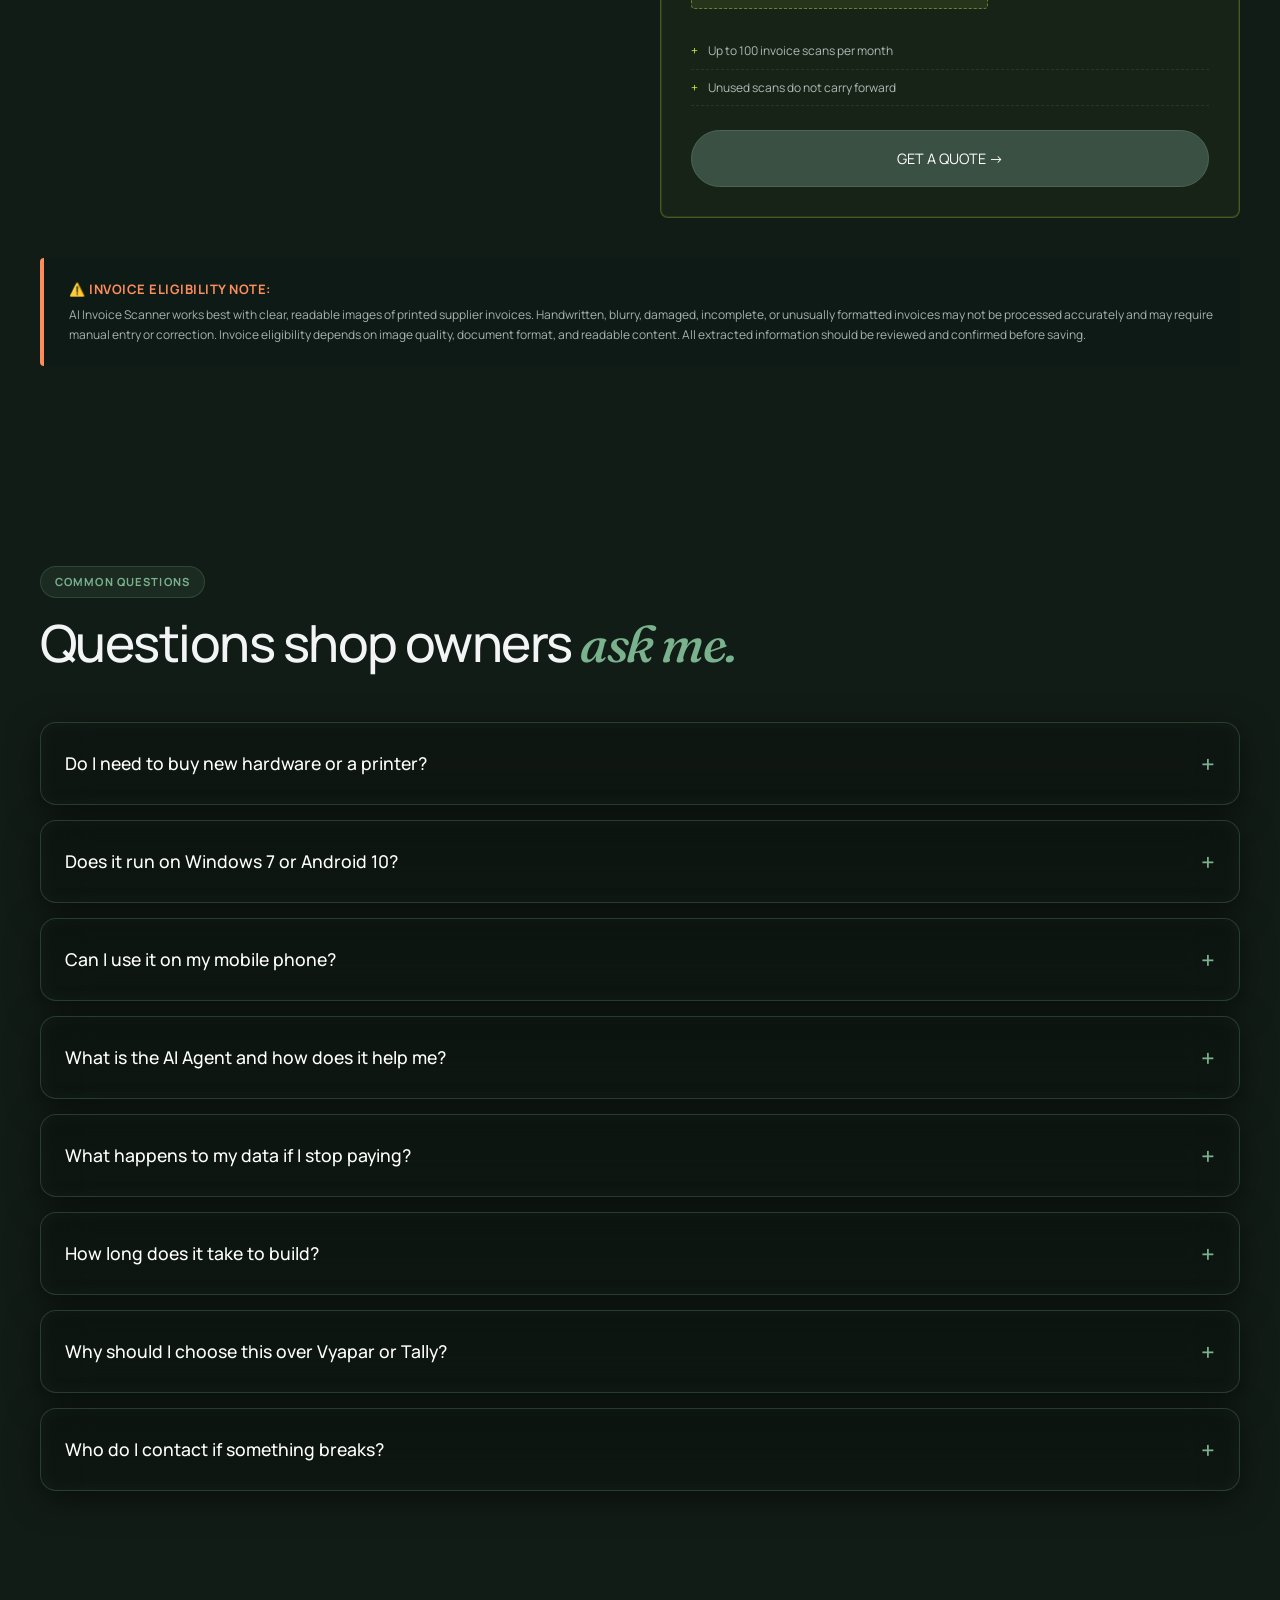
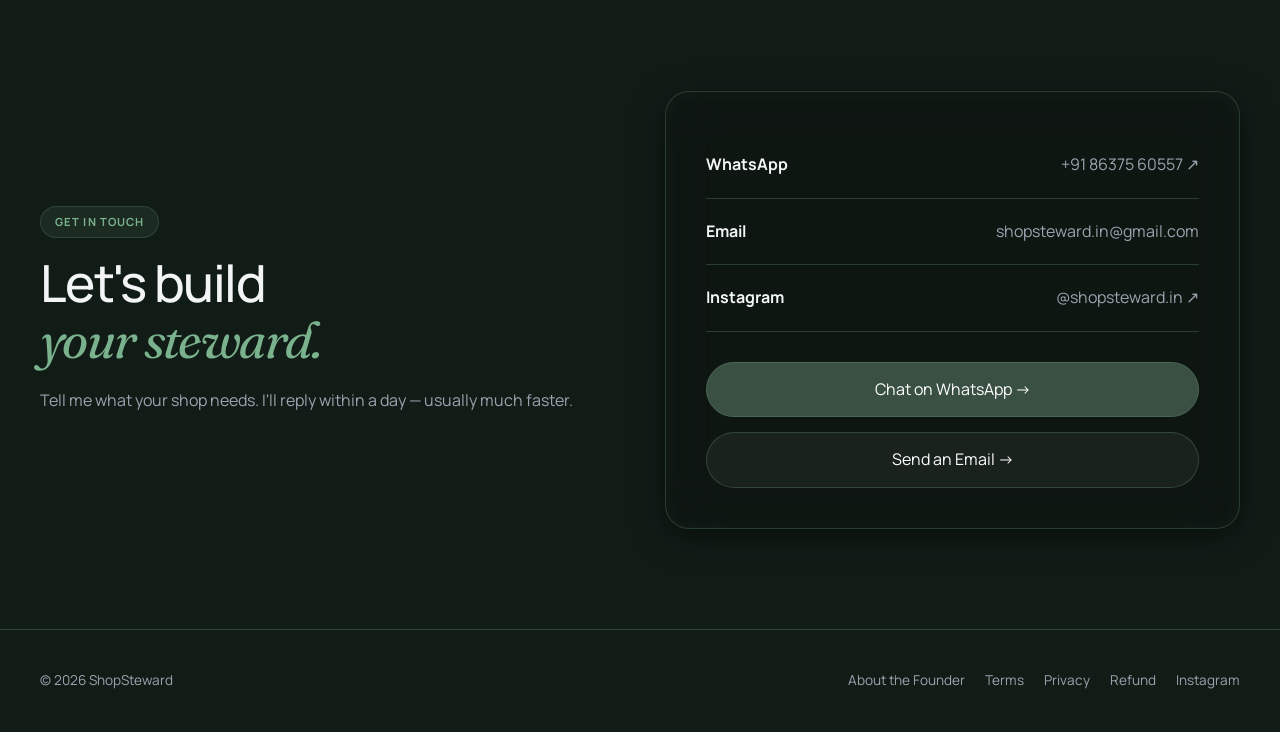
==== commit b873010b: "Update index.html" ====
--- a/index.html
+++ b/index.html
@@ -3,7 +3,40 @@
 <head>
     <meta charset="UTF-8">
     <meta name="viewport" content="width=device-width, initial-scale=1.0">
-    <title>ShopSteward — The Trusted Software That Runs Your Shop</title>
+        <!-- SEO & Meta -->
+    <title>ShopSteward | Custom Billing & Inventory Software for Shops</title>
+    <meta name="description" content="Custom shop management software in India. Track inventory, generate bills, and manage your business in your local language. Base setup from ₹2,999.">
+    <link rel="canonical" href="https://shopsteward.in/" />
+    
+    <!-- Favicon (Tells Google to use your key logo) -->
+    <link rel="icon" type="image/png" href="images/logo.png">
+    <link rel="apple-touch-icon" href="images/logo.png">
+
+    <!-- Open Graph (For WhatsApp/Link Sharing) -->
+    <meta property="og:title" content="ShopSteward | Custom Software for Indian Shops">
+    <meta property="og:description" content="Custom billing, inventory, and AI reports. Built for Indian shop owners.">
+    <meta property="og:type" content="website">
+    <meta property="og:url" content="https://shopsteward.in/">
+    <meta property="og:image" content="https://shopsteward.in/images/shop-owner.png">
+    <meta name="theme-color" content="#121c17">
+
+    <!-- Founder & Organization Schema -->
+    <script type="application/ld+json">
+    {
+      "@context": "https://schema.org",
+      "@type": "Organization",
+      "name": "ShopSteward",
+      "url": "https://shopsteward.in/",
+      "logo": "https://shopsteward.in/images/logo.png",
+      "description": "Custom-built inventory, billing and reports for Indian shops.",
+      "founder": {
+        "@type": "Person",
+        "name": "Samiran Das",
+        "jobTitle": "Founder & CEO",
+        "url": "https://shopsteward.in/about.html"
+      }
+    }
+    </script>
 
     <meta name="description" content="Custom-built inventory, billing and reports for Indian shops. Runs in your browser, in your language. Base setup ₹2,999.">
     <meta property="og:title" content="ShopSteward — The Trusted Software That Runs Your Shop">
@@ -684,6 +717,7 @@
     <footer class="footer">
         <div>© 2026 ShopSteward</div>
         <div class="footer-links">
+            <a href="about.html">About the Founder</a>
             <button class="footer-link" onclick="openModal('terms')">Terms</button>
             <button class="footer-link" onclick="openModal('privacy')">Privacy</button>
             <button class="footer-link" onclick="openModal('refund')">Refund</button>
@@ -714,6 +748,16 @@
             <p>ShopSteward provides custom software development and related services for shops and businesses. Information on this website explains the services, demo and pricing. Specific client work is governed by the agreed scope.</p>
             <p>Demo credentials are provided for evaluation. Do not enter real business data into the demo. Custom work and ownership terms are defined in the client agreement.</p>
             <p>Services are provided according to the agreed scope and reasonable effort. Liability is limited to the extent permitted by applicable law. Applicable Indian law governs these terms.</p>
+                        <!-- Grievance Officer (Terms) -->
+            <h3 style="margin-top: 25px; font-size: 1.2rem; color: var(--green);">Grievance Officer</h3>
+            <p>In accordance with the Information Technology Act, 2000, and rules made thereunder, the name and contact details of the Grievance Officer are provided below:</p>
+            <ul style="list-style: none; padding: 0; margin-top: 10px; color: var(--text-muted); line-height: 1.8;">
+                <li><strong>Name:</strong> Samiran Das</li>
+                <li><strong>Designation:</strong> Founder & Grievance Officer</li>
+                <li><strong>Email:</strong> shopsteward.in@gmail.com</li>
+                <li><strong>WhatsApp:</strong> +91 86375 60557</li>
+            </ul>
+            <p style="margin-top: 15px; font-size: 0.9rem; font-style: italic;">Response Time: We aim to acknowledge all grievances within 24-48 hours and resolve them within 15 days.</p>
         </div>
     </div>
 
@@ -724,6 +768,16 @@
             <p>We collect information you submit through contact forms, such as your name, shop name, phone number, business type and message. We use it to respond to enquiries and provide requested services.</p>
             <p>We take reasonable measures to protect submitted information. Links and services such as WhatsApp, email and hosting may process information under their own policies.</p>
             <p>The service is intended for businesses and is not directed at children. You can contact us to ask about or correct information you have submitted.</p>
+                        <!-- Grievance Officer (Privacy) -->
+            <h3 style="margin-top: 25px; font-size: 1.2rem; color: var(--green);">Grievance Officer</h3>
+            <p>In accordance with the Information Technology Act, 2000, and rules made thereunder, the name and contact details of the Grievance Officer are provided below:</p>
+            <ul style="list-style: none; padding: 0; margin-top: 10px; color: var(--text-muted); line-height: 1.8;">
+                <li><strong>Name:</strong> Samiran Das</li>
+                <li><strong>Designation:</strong> Founder & Grievance Officer</li>
+                <li><strong>Email:</strong> shopsteward.in@gmail.com</li>
+                <li><strong>WhatsApp:</strong> +91 86375 60557</li>
+            </ul>
+            <p style="margin-top: 15px; font-size: 0.9rem; font-style: italic;">Response Time: We aim to acknowledge all grievances within 24-48 hours and resolve them within 15 days.</p>
         </div>
     </div>
 
